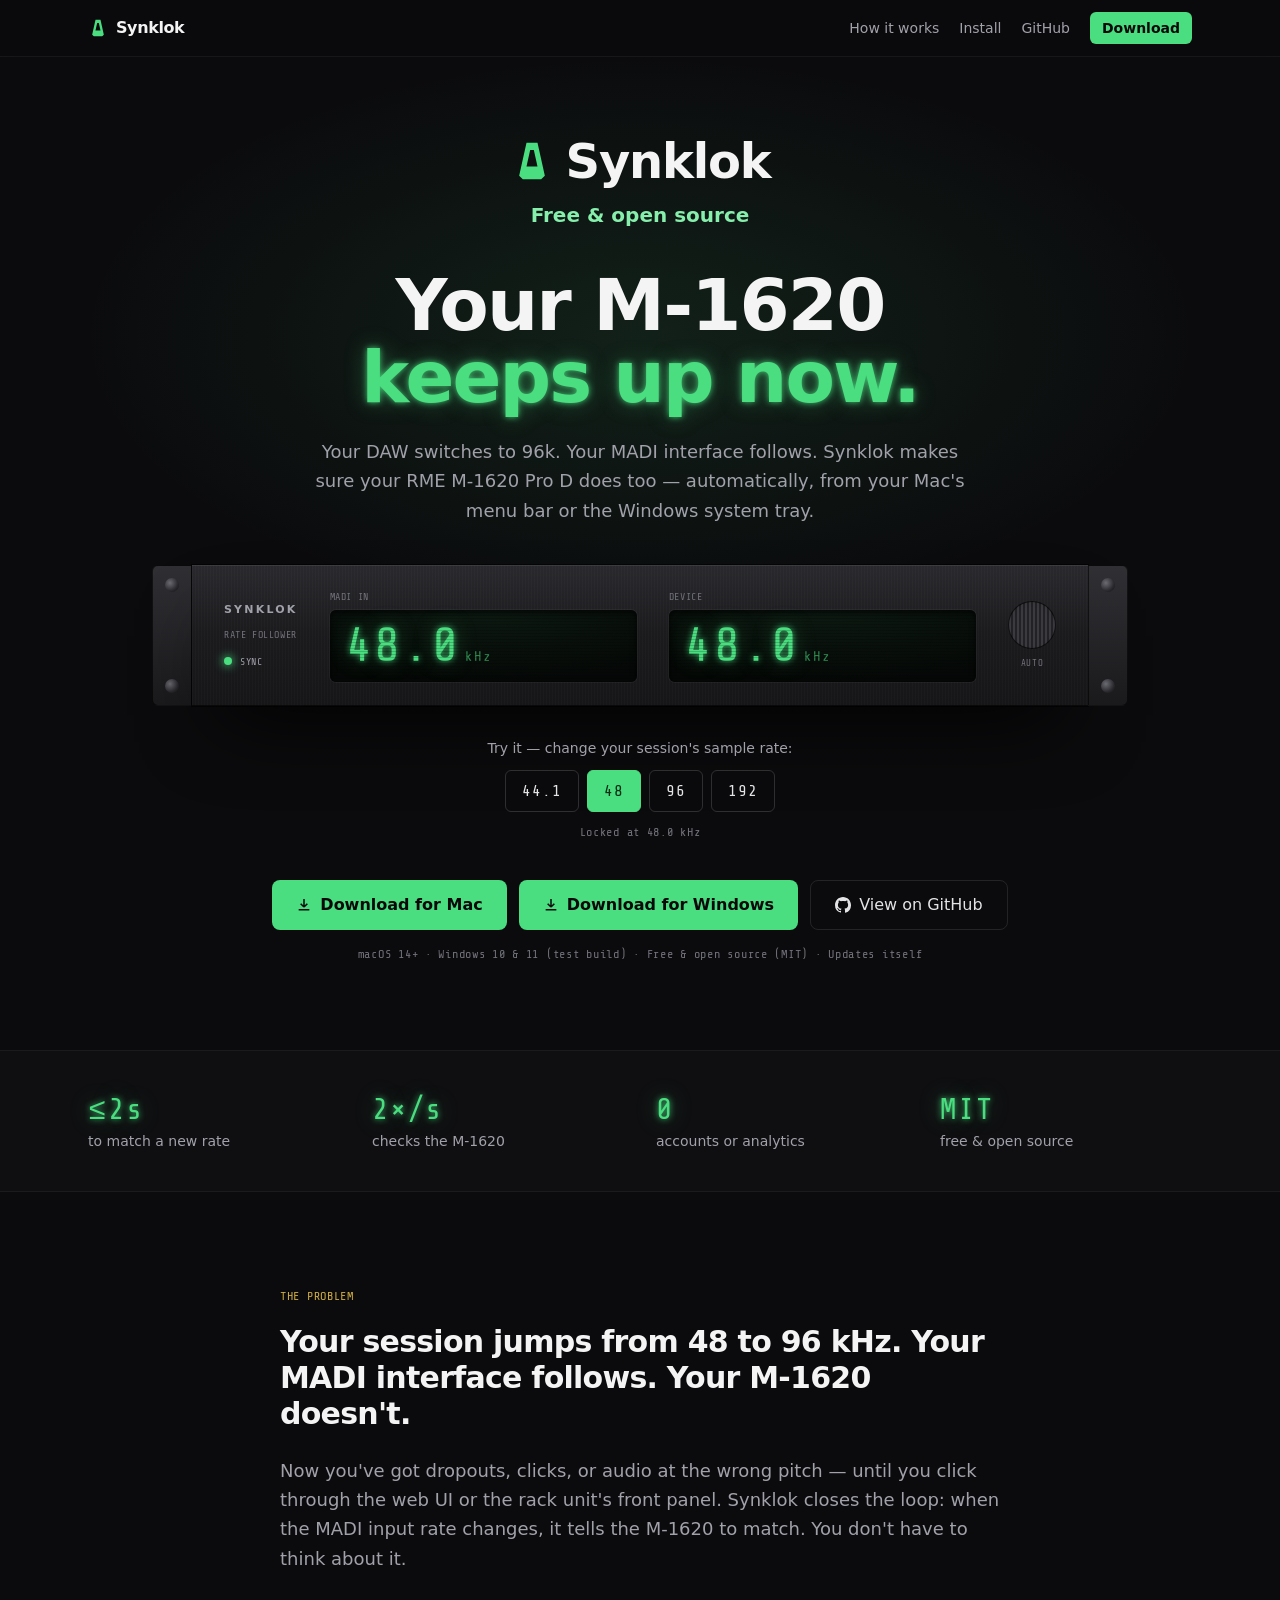
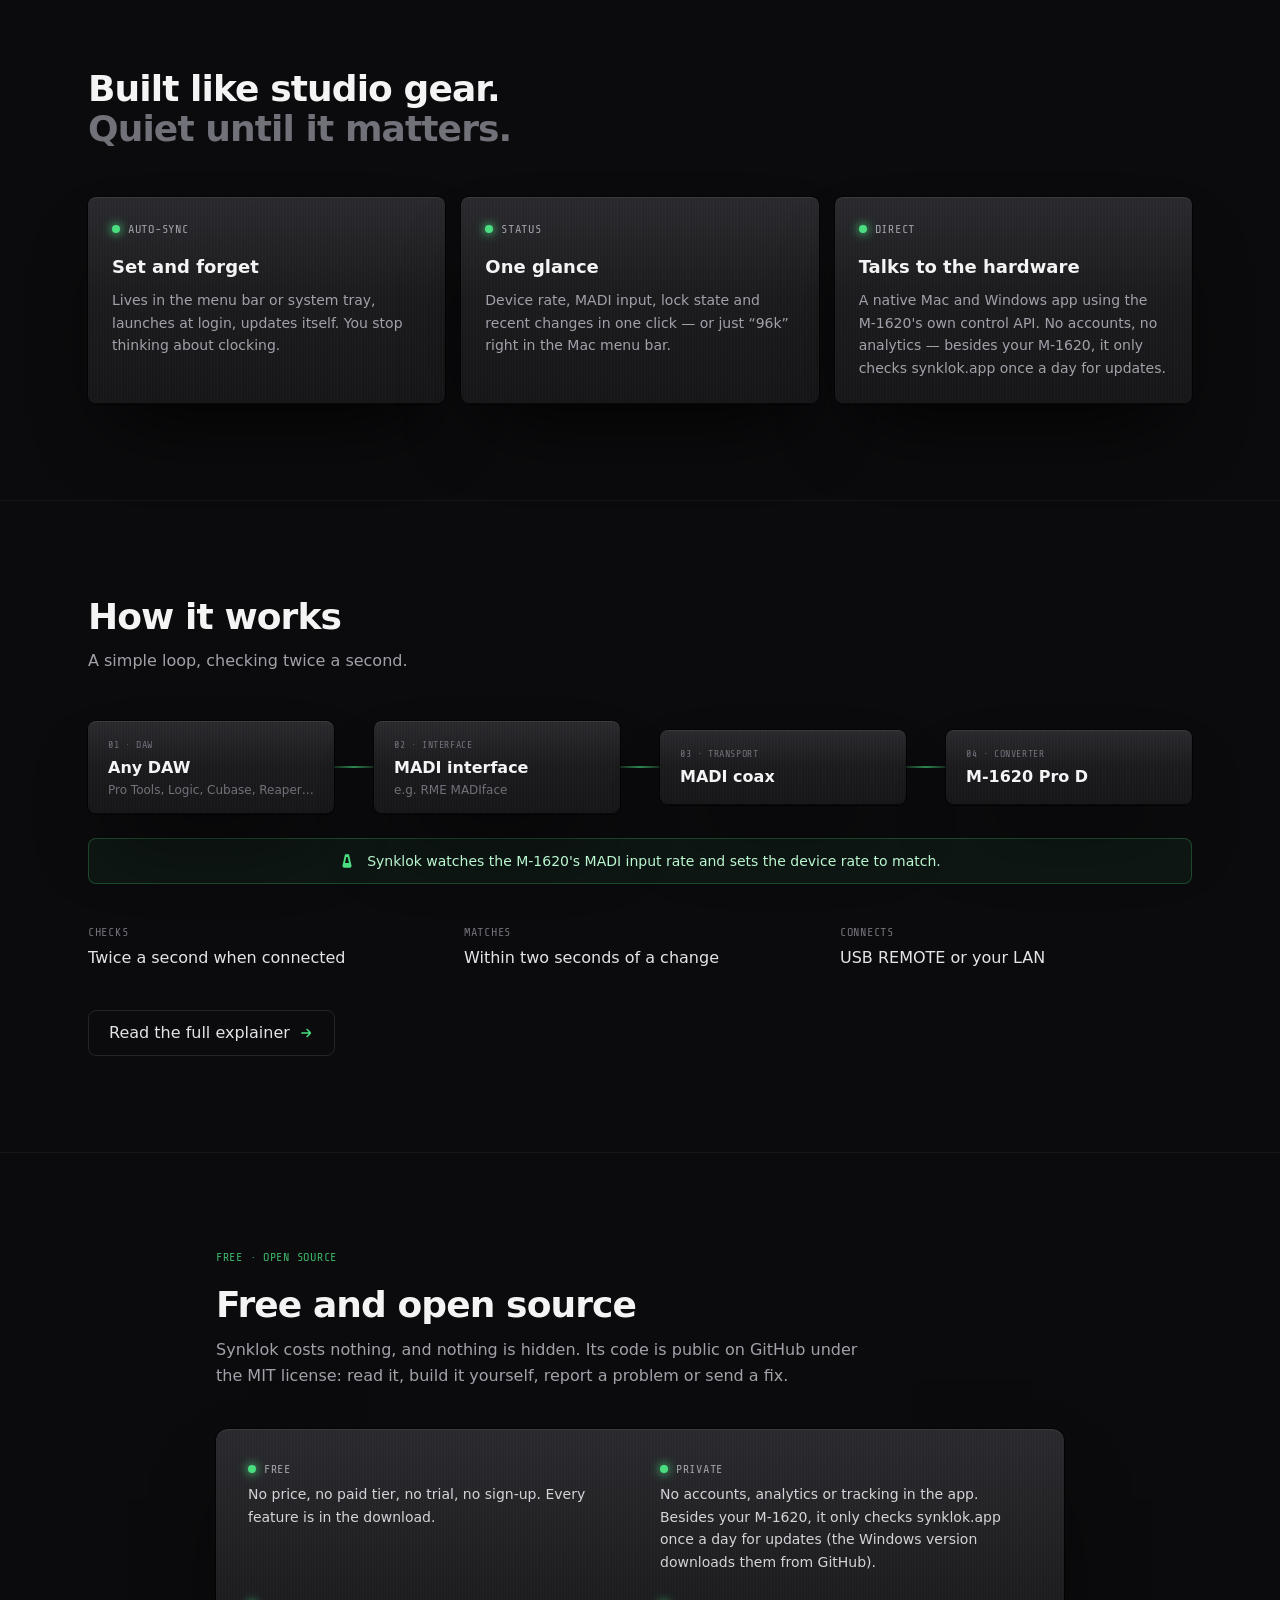
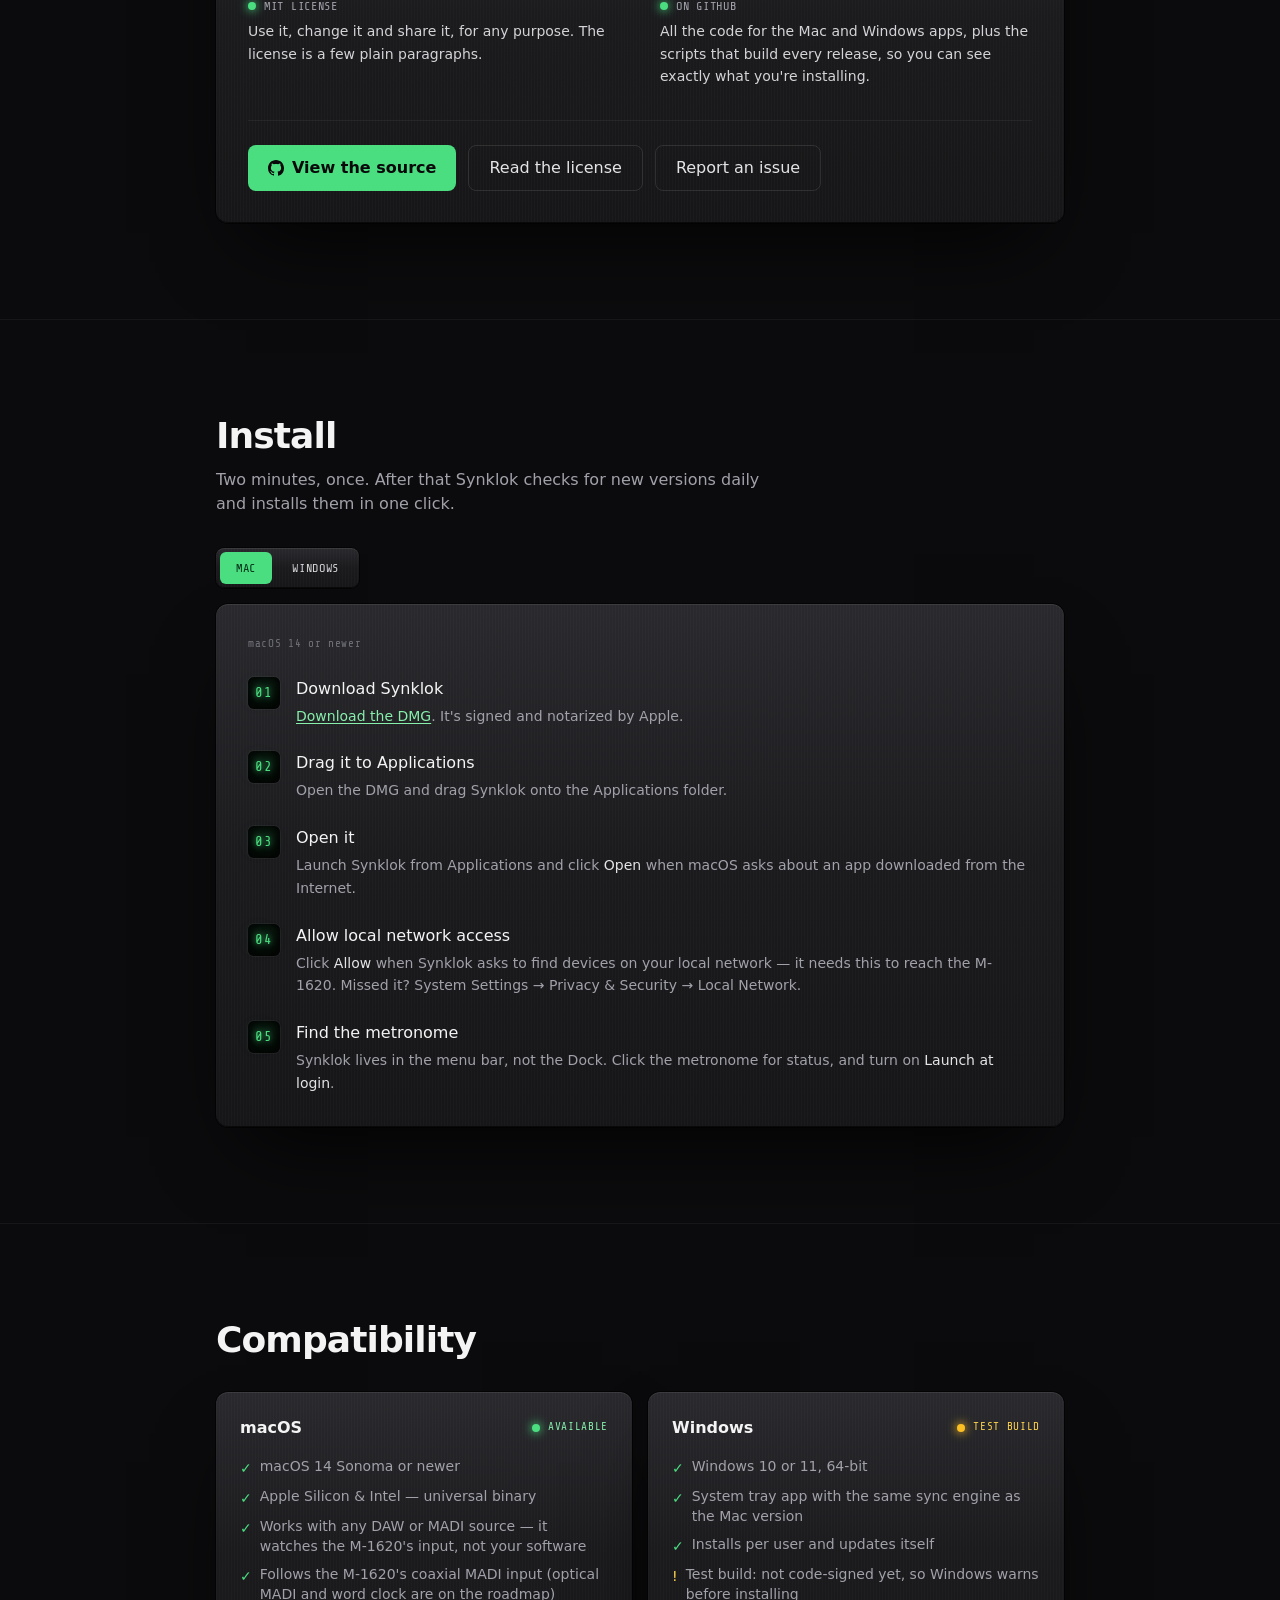
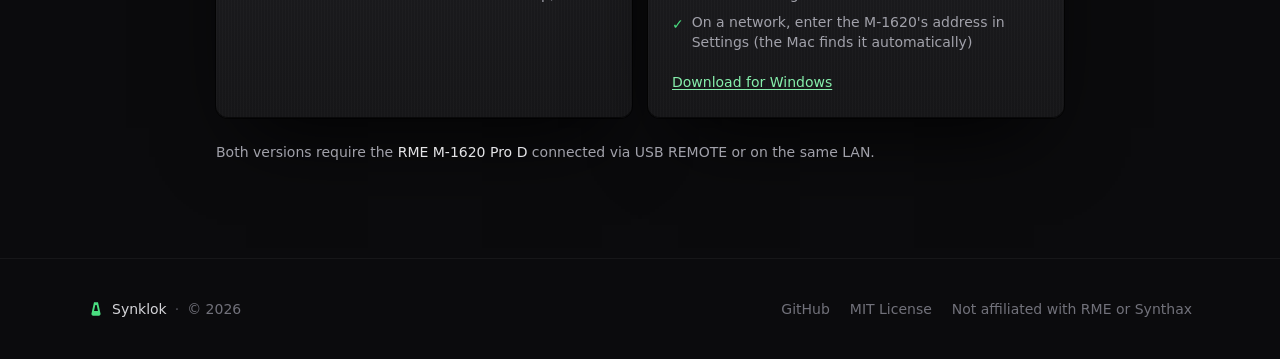
==== index.html @ ff1c515d "Windows download (test build) and "free & open source" up front - Synklok name and "Free & open sour" ====
<!DOCTYPE html>
<html lang="en" class="scroll-smooth">
<head>
  <meta charset="UTF-8" />
  <meta name="viewport" content="width=device-width, initial-scale=1.0" />
  <title>Synklok — Free, open-source sample rate sync for the RME M-1620 Pro D</title>
  <meta name="description" content="A free, open-source menu bar and system tray app for Mac and Windows that keeps your RME M-1620 Pro D's sample rate matched to the incoming MADI input. Set it once. Sync forever." />
  <meta name="theme-color" content="#0b0b0d" />

  <!-- Open Graph / social -->
  <meta property="og:title" content="Synklok — Free, open-source sample rate sync for the RME M-1620 Pro D" />
  <meta property="og:description" content="A free, open-source Mac and Windows app that keeps your RME M-1620 Pro D matched to the incoming MADI rate." />
  <meta property="og:type" content="website" />
  <meta property="og:url" content="https://synklok.app" />
  <meta property="og:image" content="https://synklok.app/og.png" />
  <meta property="og:image:width" content="1200" />
  <meta property="og:image:height" content="630" />
  <meta property="og:image:alt" content="Synklok — Set it once. Sync forever." />
  <meta name="twitter:card" content="summary_large_image" />

  <!-- Favicon: the metronome mark, green-400 to match the app icon -->
  <link rel="icon" type="image/svg+xml" href="data:image/svg+xml,%3Csvg xmlns='http://www.w3.org/2000/svg' viewBox='0 0 24 24' fill='%234ade80'%3E%3Cpath d='M9 2h6l4 18-2 2H7l-2-2L9 2zm2 4l-2 9h6l-2-9h-2z'/%3E%3C/svg%3E" />
  <link rel="apple-touch-icon" href="/apple-touch-icon.png" />
  <link rel="preload" href="/fonts/share-tech-mono.woff2" as="font" type="font/woff2" crossorigin />

  <!-- Built from src/input.css; see tailwind.config.js for the rebuild command -->
  <link rel="stylesheet" href="/styles.css" />
</head>

<body class="text-zinc-100 font-sans antialiased">

  <!-- ── Nav ─────────────────────────────────────────────── -->
  <nav class="border-b border-white/5 sticky top-0 z-50 bg-[#0b0b0d]/80 backdrop-blur-md">
    <div class="max-w-6xl mx-auto px-6 h-14 flex items-center justify-between">
      <a href="/" class="flex items-center gap-2 font-semibold tracking-tight">
        <svg viewBox="0 0 24 24" fill="currentColor" class="w-5 h-5 text-green-400"><path d="M9 2h6l4 18-2 2H7l-2-2L9 2zm2 4l-2 9h6l-2-9h-2z"/></svg>
        Synklok
      </a>
      <div class="flex items-center gap-5 text-sm text-zinc-400">
        <a href="/how-it-works/" class="hidden sm:inline hover:text-zinc-100 transition">How it works</a>
        <a href="#install" class="whitespace-nowrap hover:text-zinc-100 transition">Install</a>
        <a href="https://github.com/blaisjohn/synklok" class="hidden sm:inline hover:text-zinc-100 transition">GitHub</a>
        <a href="https://github.com/blaisjohn/synklok" class="sm:hidden hover:text-zinc-100 transition" aria-label="Synklok on GitHub"><svg viewBox="0 0 16 16" fill="currentColor" class="w-5 h-5"><path d="M8 0C3.58 0 0 3.58 0 8a8 8 0 0 0 5.47 7.59c.4.07.55-.17.55-.38 0-.19-.01-.69-.01-1.35-2.01.37-2.53-.49-2.69-.94-.09-.23-.48-.94-.82-1.13-.28-.15-.68-.52-.01-.53.63-.01 1.08.58 1.23.82.72 1.21 1.87.87 2.33.66.07-.52.28-.87.51-1.07-1.78-.2-3.64-.89-3.64-3.95 0-.87.31-1.59.82-2.15-.08-.2-.36-1.02.08-2.12 0 0 .67-.21 2.2.82.64-.18 1.32-.27 2-.27.68 0 1.36.09 2 .27 1.53-1.04 2.2-.82 2.2-.82.44 1.1.16 1.92.08 2.12.51.56.82 1.27.82 2.15 0 3.07-1.87 3.75-3.65 3.95.29.25.54.73.54 1.48 0 1.07-.01 1.93-.01 2.2 0 .21.15.46.55.38A8.012 8.012 0 0 0 16 8c0-4.42-3.58-8-8-8z"/></svg></a>
        <a id="nav-download" href="/download" class="inline-flex items-center bg-green-400 hover:bg-green-300 text-zinc-950 font-semibold px-3 py-1.5 rounded-md transition">Download</a>
      </div>
    </div>
  </nav>

  <!-- ── Hero ────────────────────────────────────────────── -->
  <section class="relative overflow-hidden">
    <div class="absolute inset-0 pointer-events-none" style="background: radial-gradient(800px 400px at 50% 30%, rgba(74,222,128,0.10), transparent 70%)"></div>
    <div class="max-w-6xl mx-auto px-6 pt-20 pb-10 text-center relative">
      <div class="flex items-center justify-center gap-3 mb-4">
        <svg viewBox="0 0 24 24" fill="currentColor" class="w-9 h-9 sm:w-11 sm:h-11 text-green-400" aria-hidden="true"><path d="M9 2h6l4 18-2 2H7l-2-2L9 2zm2 4l-2 9h6l-2-9h-2z"/></svg>
        <span class="text-4xl sm:text-5xl font-bold tracking-tight">Synklok</span>
      </div>
      <a href="#open-source" class="inline-block mb-10 text-lg sm:text-xl font-semibold text-green-300 hover:text-green-200 underline-offset-4 hover:underline transition">Free &amp; open source</a>
      <h1 class="text-5xl sm:text-7xl font-extrabold tracking-tight leading-[0.95]">
        Your M-1620<br/><span class="glow-green">keeps up now.</span>
      </h1>
      <p class="mt-6 text-lg text-zinc-400 max-w-2xl mx-auto leading-relaxed">
        Your DAW switches to 96k. Your MADI interface follows. Synklok makes sure your
        <span class="whitespace-nowrap">RME M-1620 Pro D</span> does too — automatically, from your Mac's menu bar or the Windows system tray.
      </p>
    </div>

    <!-- Rack unit demo -->
    <div class="max-w-5xl mx-auto px-4 sm:px-6 pb-6 relative">
      <div class="flex items-stretch" aria-label="Interactive demo: a rack unit showing the MADI input rate and the device rate">
        <div class="ear hidden sm:flex w-10 rounded-l-md flex-col justify-between items-center py-3 border border-black/60">
          <span class="screw w-3.5 h-3.5 rounded-full"></span><span class="screw w-3.5 h-3.5 rounded-full"></span>
        </div>
        <div class="panel flex-1 rounded-md sm:rounded-none px-5 sm:px-8 py-6 grid grid-cols-2 sm:grid-cols-[auto_1fr_1fr_auto] gap-5 sm:gap-8 items-center">
          <div class="col-span-2 sm:col-span-1 flex sm:flex-col items-center sm:items-start justify-between gap-2">
            <div class="text-[11px] font-semibold tracking-[0.2em] text-zinc-400">SYNKLOK</div>
            <div class="text-[10px] text-zinc-500 led">RATE FOLLOWER</div>
            <div class="flex items-center gap-2 sm:mt-1">
              <span id="led-sync" class="dot dot-on"></span><span class="text-[10px] led text-zinc-400">SYNC</span>
            </div>
          </div>
          <div>
            <div class="text-[10px] led text-zinc-500 mb-1.5 tracking-widest">MADI IN</div>
            <div class="window scanlines rounded-md px-4 py-3">
              <span id="disp-madi" class="led glow-green text-4xl sm:text-5xl">48.0</span><span class="led text-green-400/60 text-sm ml-1">kHz</span>
            </div>
          </div>
          <div>
            <div class="text-[10px] led text-zinc-500 mb-1.5 tracking-widest">DEVICE</div>
            <div class="window scanlines rounded-md px-4 py-3">
              <span id="disp-dev" class="led glow-green text-4xl sm:text-5xl">48.0</span><span class="led text-green-400/60 text-sm ml-1">kHz</span>
            </div>
          </div>
          <div class="hidden sm:flex flex-col items-center gap-2">
            <div class="knurl w-12 h-12 rounded-full border border-black/70 shadow-inner"></div>
            <div class="text-[9px] led text-zinc-500">AUTO</div>
          </div>
        </div>
        <div class="ear hidden sm:flex w-10 rounded-r-md flex-col justify-between items-center py-3 border border-black/60">
          <span class="screw w-3.5 h-3.5 rounded-full"></span><span class="screw w-3.5 h-3.5 rounded-full"></span>
        </div>
      </div>

      <!-- Try it -->
      <div class="mt-8 flex flex-col items-center gap-3">
        <div class="text-sm text-zinc-400">Try it — change your session's sample rate:</div>
        <div class="flex flex-wrap justify-center gap-2">
          <button type="button" class="rate-btn led border border-white/15 text-zinc-200 px-4 py-2 rounded-md hover:border-green-400/60 transition" data-rate="44.1">44.1</button>
          <button type="button" class="rate-btn led border border-white/15 text-zinc-200 px-4 py-2 rounded-md hover:border-green-400/60 transition" data-rate="48.0" aria-pressed="true">48</button>
          <button type="button" class="rate-btn led border border-white/15 text-zinc-200 px-4 py-2 rounded-md hover:border-green-400/60 transition" data-rate="96.0">96</button>
          <button type="button" class="rate-btn led border border-white/15 text-zinc-200 px-4 py-2 rounded-md hover:border-green-400/60 transition" data-rate="192.0">192</button>
        </div>
        <div id="demo-status" class="led text-xs text-zinc-500 h-4" aria-live="polite">Locked at 48.0 kHz</div>
      </div>

      <div class="mt-10 flex flex-wrap justify-center gap-3">
        <a href="/download" class="inline-flex items-center gap-2 bg-green-400 hover:bg-green-300 text-zinc-950 font-semibold px-6 py-3 rounded-lg transition">
          <svg viewBox="0 0 24 24" fill="none" stroke="currentColor" stroke-width="2.25" class="w-4 h-4"><path d="M12 3v12m0 0l-5-5m5 5l5-5M4 19h16"/></svg>
          Download for Mac
        </a>
        <a href="/download-windows" class="inline-flex items-center gap-2 bg-green-400 hover:bg-green-300 text-zinc-950 font-semibold px-6 py-3 rounded-lg transition">
          <svg viewBox="0 0 24 24" fill="none" stroke="currentColor" stroke-width="2.25" class="w-4 h-4"><path d="M12 3v12m0 0l-5-5m5 5l5-5M4 19h16"/></svg>
          Download for Windows
        </a>
        <a href="https://github.com/blaisjohn/synklok" class="inline-flex items-center gap-2 border border-white/10 hover:border-white/25 text-zinc-200 font-medium px-6 py-3 rounded-lg transition">
          <svg viewBox="0 0 16 16" fill="currentColor" class="w-4 h-4"><path d="M8 0C3.58 0 0 3.58 0 8a8 8 0 0 0 5.47 7.59c.4.07.55-.17.55-.38 0-.19-.01-.69-.01-1.35-2.01.37-2.53-.49-2.69-.94-.09-.23-.48-.94-.82-1.13-.28-.15-.68-.52-.01-.53.63-.01 1.08.58 1.23.82.72 1.21 1.87.87 2.33.66.07-.52.28-.87.51-1.07-1.78-.2-3.64-.89-3.64-3.95 0-.87.31-1.59.82-2.15-.08-.2-.36-1.02.08-2.12 0 0 .67-.21 2.2.82.64-.18 1.32-.27 2-.27.68 0 1.36.09 2 .27 1.53-1.04 2.2-.82 2.2-.82.44 1.1.16 1.92.08 2.12.51.56.82 1.27.82 2.15 0 3.07-1.87 3.75-3.65 3.95.29.25.54.73.54 1.48 0 1.07-.01 1.93-.01 2.2 0 .21.15.46.55.38A8.012 8.012 0 0 0 16 8c0-4.42-3.58-8-8-8z"/></svg>
          View on GitHub
        </a>
      </div>
      <p class="mt-4 text-center text-xs text-zinc-500 led">macOS 14+ · Windows 10 &amp; 11 (test build) · Free &amp; open source (MIT) · Updates itself</p>
    </div>
  </section>

  <!-- ── Spec strip ──────────────────────────────────────── -->
  <section class="mt-16 border-y border-white/5 bg-white/[0.015]">
    <div class="max-w-6xl mx-auto px-6 py-10 grid grid-cols-2 md:grid-cols-4 gap-8">
      <div><div class="led text-3xl glow-green">≤2s</div><div class="text-sm text-zinc-400 mt-1">to match a new rate</div></div>
      <div><div class="led text-3xl glow-green">2×/s</div><div class="text-sm text-zinc-400 mt-1">checks the M-1620</div></div>
      <div><div class="led text-3xl glow-green">0</div><div class="text-sm text-zinc-400 mt-1">accounts or analytics</div></div>
      <div><div class="led text-3xl glow-green">MIT</div><div class="text-sm text-zinc-400 mt-1">free &amp; open source</div></div>
    </div>
  </section>

  <!-- ── Problem ─────────────────────────────────────────── -->
  <section>
    <div class="max-w-3xl mx-auto px-6 py-24">
      <p class="led text-xs text-amber-300/80 tracking-[0.25em] mb-5">THE PROBLEM</p>
      <p class="text-2xl sm:text-3xl text-zinc-100 leading-snug font-semibold tracking-tight">
        Your session jumps from 48 to 96 kHz. Your MADI interface follows. Your M-1620 doesn't.
      </p>
      <p class="mt-6 text-lg text-zinc-400 leading-relaxed">
        Now you've got dropouts, clicks, or audio at the wrong pitch — until you click through
        the web UI or the rack unit's front panel. Synklok closes the loop: when the MADI input
        rate changes, it tells the M-1620 to match. You don't have to think about it.
      </p>
    </div>
  </section>

  <!-- ── Features ────────────────────────────────────────── -->
  <section id="features" class="max-w-6xl mx-auto px-6 pb-24">
    <h2 class="text-3xl sm:text-4xl font-bold tracking-tight mb-12">Built like studio gear.<br/><span class="text-zinc-500">Quiet until it matters.</span></h2>
    <div class="grid md:grid-cols-3 gap-4">
      <div class="panel rounded-lg p-6">
        <div class="flex items-center gap-2 mb-4"><span class="dot dot-on"></span><span class="led text-xs text-zinc-400 tracking-widest">AUTO-SYNC</span></div>
        <h3 class="font-semibold text-lg mb-2">Set and forget</h3>
        <p class="text-sm text-zinc-400 leading-relaxed">Lives in the menu bar or system tray, launches at login, updates itself. You stop thinking about clocking.</p>
      </div>
      <div class="panel rounded-lg p-6">
        <div class="flex items-center gap-2 mb-4"><span class="dot dot-on"></span><span class="led text-xs text-zinc-400 tracking-widest">STATUS</span></div>
        <h3 class="font-semibold text-lg mb-2">One glance</h3>
        <p class="text-sm text-zinc-400 leading-relaxed">Device rate, MADI input, lock state and recent changes in one click — or just “96k” right in the Mac menu bar.</p>
      </div>
      <div class="panel rounded-lg p-6">
        <div class="flex items-center gap-2 mb-4"><span class="dot dot-on"></span><span class="led text-xs text-zinc-400 tracking-widest">DIRECT</span></div>
        <h3 class="font-semibold text-lg mb-2">Talks to the hardware</h3>
        <p class="text-sm text-zinc-400 leading-relaxed">A native Mac and Windows app using the M-1620's own control API. No accounts, no analytics — besides your M-1620, it only checks synklok.app once a day for updates.</p>
      </div>
    </div>
  </section>

  <!-- ── How it works ────────────────────────────────────── -->
  <section id="how" class="border-t border-white/5">
    <div class="max-w-6xl mx-auto px-6 py-24">
      <h2 class="text-3xl sm:text-4xl font-bold tracking-tight mb-3">How it works</h2>
      <p class="text-zinc-400 mb-12 max-w-xl">A simple loop, checking twice a second.</p>

      <div class="flex flex-col lg:flex-row items-stretch lg:items-center gap-3 lg:gap-0">
        <div class="panel rounded-lg px-5 py-4 lg:flex-1">
          <div class="led text-[10px] text-zinc-500 tracking-widest">01 · DAW</div>
          <div class="font-semibold mt-1">Any DAW</div>
          <div class="text-xs text-zinc-500 mt-0.5">Pro Tools, Logic, Cubase, Reaper…</div>
        </div>
        <div class="cable h-6 w-0.5 mx-auto lg:h-0.5 lg:w-10 lg:mx-0"></div>
        <div class="panel rounded-lg px-5 py-4 lg:flex-1">
          <div class="led text-[10px] text-zinc-500 tracking-widest">02 · INTERFACE</div>
          <div class="font-semibold mt-1">MADI interface</div>
          <div class="text-xs text-zinc-500 mt-0.5">e.g. RME MADIface</div>
        </div>
        <div class="cable h-6 w-0.5 mx-auto lg:h-0.5 lg:w-10 lg:mx-0"></div>
        <div class="panel rounded-lg px-5 py-4 lg:flex-1">
          <div class="led text-[10px] text-zinc-500 tracking-widest">03 · TRANSPORT</div>
          <div class="font-semibold mt-1">MADI coax</div>
        </div>
        <div class="cable h-6 w-0.5 mx-auto lg:h-0.5 lg:w-10 lg:mx-0"></div>
        <div class="panel rounded-lg px-5 py-4 lg:flex-1 ring-1 ring-green-400/30">
          <div class="led text-[10px] text-zinc-500 tracking-widest">04 · CONVERTER</div>
          <div class="font-semibold mt-1">M-1620 Pro D</div>
        </div>
      </div>

      <div class="mt-6 flex items-center justify-center gap-3 rounded-lg border border-green-400/25 bg-green-400/[0.06] px-5 py-3 text-sm text-green-200">
        <svg viewBox="0 0 24 24" fill="currentColor" class="w-4 h-4 text-green-400 flex-shrink-0"><path d="M9 2h6l4 18-2 2H7l-2-2L9 2zm2 4l-2 9h6l-2-9h-2z"/></svg>
        Synklok watches the M-1620's MADI input rate and sets the device rate to match.
      </div>

      <div class="mt-10 grid sm:grid-cols-3 gap-6">
        <div><div class="led text-xs text-zinc-500 tracking-widest mb-1.5">CHECKS</div><div class="text-zinc-200">Twice a second when connected</div></div>
        <div><div class="led text-xs text-zinc-500 tracking-widest mb-1.5">MATCHES</div><div class="text-zinc-200">Within two seconds of a change</div></div>
        <div><div class="led text-xs text-zinc-500 tracking-widest mb-1.5">CONNECTS</div><div class="text-zinc-200">USB REMOTE or your LAN</div></div>
      </div>

      <a href="/how-it-works/" class="mt-10 inline-flex items-center gap-2 border border-white/10 hover:border-green-400/60 text-zinc-200 font-medium px-5 py-2.5 rounded-lg transition">
        Read the full explainer
        <svg viewBox="0 0 24 24" fill="none" stroke="currentColor" stroke-width="2.25" class="w-4 h-4 text-green-400"><path d="M5 12h14m0 0l-6-6m6 6l-6 6"/></svg>
      </a>
    </div>
  </section>

  <!-- ── Open source ─────────────────────────────────────── -->
  <section id="open-source" class="border-t border-white/5">
    <div class="max-w-4xl mx-auto px-6 py-24">
      <p class="led text-xs text-green-400/80 tracking-[0.25em] mb-5">FREE · OPEN SOURCE</p>
      <h2 class="text-3xl sm:text-4xl font-bold tracking-tight mb-3">Free and open source</h2>
      <p class="text-zinc-400 mb-10 max-w-2xl leading-relaxed">Synklok costs nothing, and nothing is hidden. Its code is public on GitHub under the MIT license: read it, build it yourself, report a problem or send a fix.</p>

      <div class="panel rounded-xl p-6 sm:p-8">
        <ul class="grid sm:grid-cols-2 gap-x-10 gap-y-6">
          <li>
            <div class="flex items-center gap-2 mb-1.5"><span class="dot dot-on"></span><span class="led text-xs text-zinc-400 tracking-widest">FREE</span></div>
            <p class="text-sm text-zinc-300 leading-relaxed">No price, no paid tier, no trial, no sign-up. Every feature is in the download.</p>
          </li>
          <li>
            <div class="flex items-center gap-2 mb-1.5"><span class="dot dot-on"></span><span class="led text-xs text-zinc-400 tracking-widest">PRIVATE</span></div>
            <p class="text-sm text-zinc-300 leading-relaxed">No accounts, analytics or tracking in the app. Besides your M-1620, it only checks synklok.app once a day for updates (the Windows version downloads them from GitHub).</p>
          </li>
          <li>
            <div class="flex items-center gap-2 mb-1.5"><span class="dot dot-on"></span><span class="led text-xs text-zinc-400 tracking-widest">MIT LICENSE</span></div>
            <p class="text-sm text-zinc-300 leading-relaxed">Use it, change it and share it, for any purpose. The license is a few plain paragraphs.</p>
          </li>
          <li>
            <div class="flex items-center gap-2 mb-1.5"><span class="dot dot-on"></span><span class="led text-xs text-zinc-400 tracking-widest">ON GITHUB</span></div>
            <p class="text-sm text-zinc-300 leading-relaxed">All the code for the Mac and Windows apps, plus the scripts that build every release, so you can see exactly what you're installing.</p>
          </li>
        </ul>
        <div class="mt-8 pt-6 border-t border-white/5 flex flex-wrap gap-3">
          <a href="https://github.com/blaisjohn/synklok" class="inline-flex items-center gap-2 bg-green-400 hover:bg-green-300 text-zinc-950 font-semibold px-5 py-2.5 rounded-lg transition">
            <svg viewBox="0 0 16 16" fill="currentColor" class="w-4 h-4"><path d="M8 0C3.58 0 0 3.58 0 8a8 8 0 0 0 5.47 7.59c.4.07.55-.17.55-.38 0-.19-.01-.69-.01-1.35-2.01.37-2.53-.49-2.69-.94-.09-.23-.48-.94-.82-1.13-.28-.15-.68-.52-.01-.53.63-.01 1.08.58 1.23.82.72 1.21 1.87.87 2.33.66.07-.52.28-.87.51-1.07-1.78-.2-3.64-.89-3.64-3.95 0-.87.31-1.59.82-2.15-.08-.2-.36-1.02.08-2.12 0 0 .67-.21 2.2.82.64-.18 1.32-.27 2-.27.68 0 1.36.09 2 .27 1.53-1.04 2.2-.82 2.2-.82.44 1.1.16 1.92.08 2.12.51.56.82 1.27.82 2.15 0 3.07-1.87 3.75-3.65 3.95.29.25.54.73.54 1.48 0 1.07-.01 1.93-.01 2.2 0 .21.15.46.55.38A8.012 8.012 0 0 0 16 8c0-4.42-3.58-8-8-8z"/></svg>
            View the source
          </a>
          <a href="https://github.com/blaisjohn/synklok/blob/main/LICENSE" class="inline-flex items-center gap-2 border border-white/10 hover:border-white/25 text-zinc-200 font-medium px-5 py-2.5 rounded-lg transition">Read the license</a>
          <a href="https://github.com/blaisjohn/synklok/issues" class="inline-flex items-center gap-2 border border-white/10 hover:border-white/25 text-zinc-200 font-medium px-5 py-2.5 rounded-lg transition">Report an issue</a>
        </div>
      </div>
    </div>
  </section>

  <!-- ── Install ─────────────────────────────────────────── -->
  <section id="install" class="border-t border-white/5">
    <div class="max-w-4xl mx-auto px-6 py-24">
      <h2 class="text-3xl sm:text-4xl font-bold tracking-tight mb-3">Install</h2>
      <p class="text-zinc-400 mb-8 max-w-xl">Two minutes, once. After that Synklok checks for new versions daily and installs them in one click.</p>

      <div id="os-tabs" role="tablist" aria-label="Choose your computer" class="hidden panel rounded-lg p-1 mb-4 gap-1">
        <button type="button" role="tab" id="tab-mac" aria-controls="install-mac" aria-selected="true" class="os-tab led text-xs tracking-widest text-zinc-300 px-4 py-2 rounded-md transition">MAC</button>
        <button type="button" role="tab" id="tab-windows" aria-controls="install-windows" aria-selected="false" class="os-tab led text-xs tracking-widest text-zinc-300 px-4 py-2 rounded-md transition">WINDOWS</button>
      </div>

      <div id="install-mac" role="tabpanel" aria-labelledby="tab-mac" class="panel rounded-xl p-6 sm:p-8">
        <div class="led text-[11px] text-zinc-500 tracking-widest mb-6">macOS 14 or newer</div>
        <ol class="space-y-6">
          <li class="flex gap-4">
            <span class="led flex-shrink-0 w-8 h-8 rounded-md window flex items-center justify-center glow-green text-sm">01</span>
            <div><div class="font-medium text-zinc-100">Download Synklok</div><div class="text-sm text-zinc-400 mt-1 leading-relaxed"><a href="/download" class="text-green-300 hover:text-green-200 underline underline-offset-2">Download the DMG</a>. It's signed and notarized by Apple.</div></div>
          </li>
          <li class="flex gap-4">
            <span class="led flex-shrink-0 w-8 h-8 rounded-md window flex items-center justify-center glow-green text-sm">02</span>
            <div><div class="font-medium text-zinc-100">Drag it to Applications</div><div class="text-sm text-zinc-400 mt-1 leading-relaxed">Open the DMG and drag Synklok onto the Applications folder.</div></div>
          </li>
          <li class="flex gap-4">
            <span class="led flex-shrink-0 w-8 h-8 rounded-md window flex items-center justify-center glow-green text-sm">03</span>
            <div><div class="font-medium text-zinc-100">Open it</div><div class="text-sm text-zinc-400 mt-1 leading-relaxed">Launch Synklok from Applications and click <span class="text-zinc-200">Open</span> when macOS asks about an app downloaded from the Internet.</div></div>
          </li>
          <li class="flex gap-4">
            <span class="led flex-shrink-0 w-8 h-8 rounded-md window flex items-center justify-center glow-green text-sm">04</span>
            <div><div class="font-medium text-zinc-100">Allow local network access</div><div class="text-sm text-zinc-400 mt-1 leading-relaxed">Click <span class="text-zinc-200">Allow</span> when Synklok asks to find devices on your local network — it needs this to reach the M-1620. Missed it? System Settings → Privacy &amp; Security → Local Network.</div></div>
          </li>
          <li class="flex gap-4">
            <span class="led flex-shrink-0 w-8 h-8 rounded-md window flex items-center justify-center glow-green text-sm">05</span>
            <div><div class="font-medium text-zinc-100">Find the metronome</div><div class="text-sm text-zinc-400 mt-1 leading-relaxed">Synklok lives in the menu bar, not the Dock. Click the metronome for status, and turn on <span class="text-zinc-200">Launch at login</span>.</div></div>
          </li>
        </ol>
      </div>

      <div id="install-windows" role="tabpanel" aria-labelledby="tab-windows" class="panel rounded-xl p-6 sm:p-8 mt-4">
        <div class="led text-[11px] text-zinc-500 tracking-widest mb-6">Windows 10 or 11, 64-bit</div>
        <ol class="space-y-6">
          <li class="flex gap-4">
            <span class="led flex-shrink-0 w-8 h-8 rounded-md window flex items-center justify-center glow-green text-sm">01</span>
            <div><div class="font-medium text-zinc-100">Download Synklok</div><div class="text-sm text-zinc-400 mt-1 leading-relaxed"><a href="/download-windows" class="text-green-300 hover:text-green-200 underline underline-offset-2">Download the installer</a> for Windows 10 or 11 (64-bit). This first Windows version is a test build and isn't code-signed yet; a signed version is on the way and test copies update to it on their own.</div></div>
          </li>
          <li class="flex gap-4">
            <span class="led flex-shrink-0 w-8 h-8 rounded-md window flex items-center justify-center glow-green text-sm">02</span>
            <div><div class="font-medium text-zinc-100">Run the installer</div><div class="text-sm text-zinc-400 mt-1 leading-relaxed">Open the downloaded <span class="text-zinc-200">Synklok-…-Setup.exe</span> and click <span class="text-zinc-200">Install</span>. It installs for your Windows account only, so there's no administrator password. Because it isn't signed yet, Windows will say <span class="text-zinc-200">“Windows protected your PC”</span>: click <span class="text-zinc-200">More info → Run anyway</span>.</div></div>
          </li>
          <li class="flex gap-4">
            <span class="led flex-shrink-0 w-8 h-8 rounded-md window flex items-center justify-center glow-green text-sm">03</span>
            <div><div class="font-medium text-zinc-100">Find the metronome</div><div class="text-sm text-zinc-400 mt-1 leading-relaxed">Synklok lives in the system tray by the clock. Windows 11 tucks new icons away: click the <span class="text-zinc-200">^</span> arrow and drag the metronome onto the taskbar to keep it in view. Left-click it for status, right-click for the menu.</div></div>
          </li>
          <li class="flex gap-4">
            <span class="led flex-shrink-0 w-8 h-8 rounded-md window flex items-center justify-center glow-green text-sm">04</span>
            <div><div class="font-medium text-zinc-100">Connect the M-1620</div><div class="text-sm text-zinc-400 mt-1 leading-relaxed">Over USB REMOTE it connects on its own. On a network, right-click the metronome → <span class="text-zinc-200">Settings</span> and enter the M-1620's address (shown on its STATE → network page).</div></div>
          </li>
          <li class="flex gap-4">
            <span class="led flex-shrink-0 w-8 h-8 rounded-md window flex items-center justify-center glow-green text-sm">05</span>
            <div><div class="font-medium text-zinc-100">Turn on Launch at login</div><div class="text-sm text-zinc-400 mt-1 leading-relaxed">Right-click the metronome and tick <span class="text-zinc-200">Launch at login</span> so Synklok is always watching. To remove it later: Settings → Apps → Synklok → Uninstall.</div></div>
          </li>
        </ol>
      </div>

    </div>
  </section>

  <!-- ── Compatibility ───────────────────────────────────── -->
  <section class="border-t border-white/5">
    <div class="max-w-4xl mx-auto px-6 py-24">
      <h2 class="text-3xl sm:text-4xl font-bold tracking-tight mb-8">Compatibility</h2>
      <div class="grid sm:grid-cols-2 gap-4">
        <div class="panel rounded-xl p-6">
          <div class="flex items-center justify-between mb-4">
            <span class="font-semibold">macOS</span>
            <span class="flex items-center gap-2 led text-[11px] text-green-300"><span class="dot dot-on"></span>AVAILABLE</span>
          </div>
          <ul class="space-y-2 text-sm text-zinc-400">
            <li class="flex items-start gap-2"><span class="text-green-400 mt-0.5">✓</span><span>macOS 14 Sonoma or newer</span></li>
            <li class="flex items-start gap-2"><span class="text-green-400 mt-0.5">✓</span><span>Apple Silicon &amp; Intel — universal binary</span></li>
            <li class="flex items-start gap-2"><span class="text-green-400 mt-0.5">✓</span><span>Works with any DAW or MADI source — it watches the M-1620's input, not your software</span></li>
            <li class="flex items-start gap-2"><span class="text-green-400 mt-0.5">✓</span><span>Follows the M-1620's coaxial MADI input (optical MADI and word clock are on the roadmap)</span></li>
          </ul>
        </div>
        <div class="panel rounded-xl p-6">
          <div class="flex items-center justify-between mb-4">
            <span class="font-semibold">Windows</span>
            <span class="flex items-center gap-2 led text-[11px] text-amber-300"><span class="dot dot-amber"></span>TEST BUILD</span>
          </div>
          <ul class="space-y-2 text-sm text-zinc-400">
            <li class="flex items-start gap-2"><span class="text-green-400 mt-0.5">✓</span><span>Windows 10 or 11, 64-bit</span></li>
            <li class="flex items-start gap-2"><span class="text-green-400 mt-0.5">✓</span><span>System tray app with the same sync engine as the Mac version</span></li>
            <li class="flex items-start gap-2"><span class="text-green-400 mt-0.5">✓</span><span>Installs per user and updates itself</span></li>
            <li class="flex items-start gap-2"><span class="text-amber-300 mt-0.5">!</span><span>Test build: not code-signed yet, so Windows warns before installing</span></li>
            <li class="flex items-start gap-2"><span class="text-green-400 mt-0.5">✓</span><span>On a network, enter the M-1620's address in Settings (the Mac finds it automatically)</span></li>
          </ul>
          <a href="/download-windows" class="mt-5 inline-flex items-center gap-2 text-sm text-green-300 hover:text-green-200 underline underline-offset-2">Download for Windows</a>
        </div>
      </div>
      <p class="mt-6 text-sm text-zinc-400">Both versions require the <span class="text-zinc-200">RME M-1620 Pro D</span> connected via USB REMOTE or on the same LAN.</p>
    </div>
  </section>

  <!-- ── Footer ──────────────────────────────────────────── -->
  <footer class="border-t border-white/5">
    <div class="max-w-6xl mx-auto px-6 py-10 flex flex-wrap items-center justify-between gap-4 text-sm text-zinc-500">
      <div class="flex items-center gap-2">
        <svg viewBox="0 0 24 24" fill="currentColor" class="w-4 h-4 text-green-400"><path d="M9 2h6l4 18-2 2H7l-2-2L9 2zm2 4l-2 9h6l-2-9h-2z"/></svg>
        <span class="font-medium text-zinc-300">Synklok</span><span class="text-zinc-600">·</span><span>© 2026</span>
      </div>
      <div class="flex flex-wrap items-center gap-x-5 gap-y-2">
        <a href="https://github.com/blaisjohn/synklok" class="hover:text-zinc-200 transition">GitHub</a>
        <a href="https://github.com/blaisjohn/synklok/blob/main/LICENSE" class="hover:text-zinc-200 transition">MIT License</a>
        <span>Not affiliated with RME or Synthax</span>
      </div>
    </div>
  </footer>

  <script>
    // Mac / Windows install steps. Without JavaScript both lists show.
    const isWindows = /Windows/.test(navigator.userAgent);
    if (isWindows) document.getElementById('nav-download').href = '/download-windows';
    const tabs = document.querySelectorAll('.os-tab');
    const showOS = os => tabs.forEach(tab => {
      const on = tab.id === `tab-${os}`;
      tab.setAttribute('aria-selected', on);
      document.getElementById(tab.getAttribute('aria-controls')).hidden = !on;
    });
    tabs.forEach(tab => tab.addEventListener('click', () => showOS(tab.id.slice(4))));
    document.getElementById('os-tabs').classList.replace('hidden', 'inline-flex');
    document.getElementById('install-windows').classList.remove('mt-4');
    showOS(isWindows ? 'windows' : 'mac');

    // Rack demo: the MADI display jumps to the new rate; the device display
    // goes amber, then Synklok "catches up" and both lock green.
    const madi = document.getElementById('disp-madi');
    const dev = document.getElementById('disp-dev');
    const syncLed = document.getElementById('led-sync');
    const demoStatus = document.getElementById('demo-status');
    let demoTimer;
    document.querySelectorAll('.rate-btn').forEach(btn => btn.addEventListener('click', () => {
      document.querySelectorAll('.rate-btn').forEach(b => b.removeAttribute('aria-pressed'));
      btn.setAttribute('aria-pressed', 'true');
      const rate = btn.dataset.rate;
      if (madi.textContent === rate && dev.textContent === rate) return;
      clearTimeout(demoTimer);
      madi.textContent = rate;
      dev.className = 'led glow-amber text-4xl sm:text-5xl';
      syncLed.className = 'dot dot-amber';
      demoStatus.textContent = `MADI input changed → ${rate} kHz · syncing…`;
      demoTimer = setTimeout(() => {
        dev.textContent = rate;
        dev.className = 'led glow-green text-4xl sm:text-5xl';
        syncLed.className = 'dot dot-on';
        demoStatus.textContent = `Locked at ${rate} kHz`;
      }, 900);
    }));
  </script>
</body>
</html>
---- styles.css ----
*,:after,:before{--tw-border-spacing-x:0;--tw-border-spacing-y:0;--tw-translate-x:0;--tw-translate-y:0;--tw-rotate:0;--tw-skew-x:0;--tw-skew-y:0;--tw-scale-x:1;--tw-scale-y:1;--tw-pan-x: ;--tw-pan-y: ;--tw-pinch-zoom: ;--tw-scroll-snap-strictness:proximity;--tw-gradient-from-position: ;--tw-gradient-via-position: ;--tw-gradient-to-position: ;--tw-ordinal: ;--tw-slashed-zero: ;--tw-numeric-figure: ;--tw-numeric-spacing: ;--tw-numeric-fraction: ;--tw-ring-inset: ;--tw-ring-offset-width:0px;--tw-ring-offset-color:#fff;--tw-ring-color:rgba(59,130,246,.5);--tw-ring-offset-shadow:0 0 #0000;--tw-ring-shadow:0 0 #0000;--tw-shadow:0 0 #0000;--tw-shadow-colored:0 0 #0000;--tw-blur: ;--tw-brightness: ;--tw-contrast: ;--tw-grayscale: ;--tw-hue-rotate: ;--tw-invert: ;--tw-saturate: ;--tw-sepia: ;--tw-drop-shadow: ;--tw-backdrop-blur: ;--tw-backdrop-brightness: ;--tw-backdrop-contrast: ;--tw-backdrop-grayscale: ;--tw-backdrop-hue-rotate: ;--tw-backdrop-invert: ;--tw-backdrop-opacity: ;--tw-backdrop-saturate: ;--tw-backdrop-sepia: ;--tw-contain-size: ;--tw-contain-layout: ;--tw-contain-paint: ;--tw-contain-style: }::backdrop{--tw-border-spacing-x:0;--tw-border-spacing-y:0;--tw-translate-x:0;--tw-translate-y:0;--tw-rotate:0;--tw-skew-x:0;--tw-skew-y:0;--tw-scale-x:1;--tw-scale-y:1;--tw-pan-x: ;--tw-pan-y: ;--tw-pinch-zoom: ;--tw-scroll-snap-strictness:proximity;--tw-gradient-from-position: ;--tw-gradient-via-position: ;--tw-gradient-to-position: ;--tw-ordinal: ;--tw-slashed-zero: ;--tw-numeric-figure: ;--tw-numeric-spacing: ;--tw-numeric-fraction: ;--tw-ring-inset: ;--tw-ring-offset-width:0px;--tw-ring-offset-color:#fff;--tw-ring-color:rgba(59,130,246,.5);--tw-ring-offset-shadow:0 0 #0000;--tw-ring-shadow:0 0 #0000;--tw-shadow:0 0 #0000;--tw-shadow-colored:0 0 #0000;--tw-blur: ;--tw-brightness: ;--tw-contrast: ;--tw-grayscale: ;--tw-hue-rotate: ;--tw-invert: ;--tw-saturate: ;--tw-sepia: ;--tw-drop-shadow: ;--tw-backdrop-blur: ;--tw-backdrop-brightness: ;--tw-backdrop-contrast: ;--tw-backdrop-grayscale: ;--tw-backdrop-hue-rotate: ;--tw-backdrop-invert: ;--tw-backdrop-opacity: ;--tw-backdrop-saturate: ;--tw-backdrop-sepia: ;--tw-contain-size: ;--tw-contain-layout: ;--tw-contain-paint: ;--tw-contain-style: }/*! tailwindcss v3.4.19 | MIT License | https://tailwindcss.com*/*,:after,:before{box-sizing:border-box;border:0 solid #e5e7eb}:after,:before{--tw-content:""}:host,html{line-height:1.5;-webkit-text-size-adjust:100%;-moz-tab-size:4;-o-tab-size:4;tab-size:4;font-family:system-ui,-apple-system,BlinkMacSystemFont,Segoe UI,sans-serif;font-feature-settings:normal;font-variation-settings:normal;-webkit-tap-highlight-color:transparent}body{margin:0;line-height:inherit}hr{height:0;color:inherit;border-top-width:1px}abbr:where([title]){-webkit-text-decoration:underline dotted;text-decoration:underline dotted}h1,h2,h3,h4,h5,h6{font-size:inherit;font-weight:inherit}a{color:inherit;text-decoration:inherit}b,strong{font-weight:bolder}code,kbd,pre,samp{font-family:ui-monospace,SFMono-Regular,Menlo,monospace;font-feature-settings:normal;font-variation-settings:normal;font-size:1em}small{font-size:80%}sub,sup{font-size:75%;line-height:0;position:relative;vertical-align:baseline}sub{bottom:-.25em}sup{top:-.5em}table{text-indent:0;border-color:inherit;border-collapse:collapse}button,input,optgroup,select,textarea{font-family:inherit;font-feature-settings:inherit;font-variation-settings:inherit;font-size:100%;font-weight:inherit;line-height:inherit;letter-spacing:inherit;color:inherit;margin:0;padding:0}button,select{text-transform:none}button,input:where([type=button]),input:where([type=reset]),input:where([type=submit]){-webkit-appearance:button;background-color:transparent;background-image:none}:-moz-focusring{outline:auto}:-moz-ui-invalid{box-shadow:none}progress{vertical-align:baseline}::-webkit-inner-spin-button,::-webkit-outer-spin-button{height:auto}[type=search]{-webkit-appearance:textfield;outline-offset:-2px}::-webkit-search-decoration{-webkit-appearance:none}::-webkit-file-upload-button{-webkit-appearance:button;font:inherit}summary{display:list-item}blockquote,dd,dl,figure,h1,h2,h3,h4,h5,h6,hr,p,pre{margin:0}fieldset{margin:0}fieldset,legend{padding:0}menu,ol,ul{list-style:none;margin:0;padding:0}dialog{padding:0}textarea{resize:vertical}input::-moz-placeholder,textarea::-moz-placeholder{opacity:1;color:#9ca3af}input::placeholder,textarea::placeholder{opacity:1;color:#9ca3af}[role=button],button{cursor:pointer}:disabled{cursor:default}audio,canvas,embed,iframe,img,object,svg,video{display:block;vertical-align:middle}img,video{max-width:100%;height:auto}[hidden]:where(:not([hidden=until-found])){display:none}.pointer-events-none{pointer-events:none}.absolute{position:absolute}.relative{position:relative}.sticky{position:sticky}.inset-0{inset:0}.top-0{top:0}.z-50{z-index:50}.col-span-2{grid-column:span 2/span 2}.mx-auto{margin-left:auto;margin-right:auto}.mb-1\.5{margin-bottom:.375rem}.mb-10{margin-bottom:2.5rem}.mb-12{margin-bottom:3rem}.mb-2{margin-bottom:.5rem}.mb-3{margin-bottom:.75rem}.mb-4{margin-bottom:1rem}.mb-5{margin-bottom:1.25rem}.mb-6{margin-bottom:1.5rem}.mb-8{margin-bottom:2rem}.ml-1{margin-left:.25rem}.ml-auto{margin-left:auto}.mt-0\.5{margin-top:.125rem}.mt-1{margin-top:.25rem}.mt-1\.5{margin-top:.375rem}.mt-10{margin-top:2.5rem}.mt-12{margin-top:3rem}.mt-16{margin-top:4rem}.mt-2{margin-top:.5rem}.mt-3{margin-top:.75rem}.mt-4{margin-top:1rem}.mt-5{margin-top:1.25rem}.mt-6{margin-top:1.5rem}.mt-8{margin-top:2rem}.inline-block{display:inline-block}.flex{display:flex}.inline-flex{display:inline-flex}.grid{display:grid}.hidden{display:none}.h-12{height:3rem}.h-14{height:3.5rem}.h-3\.5{height:.875rem}.h-4{height:1rem}.h-5{height:1.25rem}.h-6{height:1.5rem}.h-8{height:2rem}.h-9{height:2.25rem}.w-0\.5{width:.125rem}.w-10{width:2.5rem}.w-12{width:3rem}.w-3\.5{width:.875rem}.w-4{width:1rem}.w-5{width:1.25rem}.w-8{width:2rem}.w-9{width:2.25rem}.max-w-2xl{max-width:42rem}.max-w-3xl{max-width:48rem}.max-w-4xl{max-width:56rem}.max-w-5xl{max-width:64rem}.max-w-6xl{max-width:72rem}.max-w-xl{max-width:36rem}.flex-1{flex:1 1 0%}.flex-shrink-0{flex-shrink:0}.scroll-mt-14{scroll-margin-top:3.5rem}.grid-cols-2{grid-template-columns:repeat(2,minmax(0,1fr))}.flex-col{flex-direction:column}.flex-wrap{flex-wrap:wrap}.items-start{align-items:flex-start}.items-center{align-items:center}.items-stretch{align-items:stretch}.justify-center{justify-content:center}.justify-between{justify-content:space-between}.gap-1{gap:.25rem}.gap-12{gap:3rem}.gap-2{gap:.5rem}.gap-3{gap:.75rem}.gap-4{gap:1rem}.gap-5{gap:1.25rem}.gap-6{gap:1.5rem}.gap-8{gap:2rem}.gap-x-10{-moz-column-gap:2.5rem;column-gap:2.5rem}.gap-x-5{-moz-column-gap:1.25rem;column-gap:1.25rem}.gap-y-2{row-gap:.5rem}.gap-y-6{row-gap:1.5rem}.gap-y-8{row-gap:2rem}.space-y-2>:not([hidden])~:not([hidden]){--tw-space-y-reverse:0;margin-top:calc(.5rem*(1 - var(--tw-space-y-reverse)));margin-bottom:calc(.5rem*var(--tw-space-y-reverse))}.space-y-5>:not([hidden])~:not([hidden]){--tw-space-y-reverse:0;margin-top:calc(1.25rem*(1 - var(--tw-space-y-reverse)));margin-bottom:calc(1.25rem*var(--tw-space-y-reverse))}.space-y-6>:not([hidden])~:not([hidden]){--tw-space-y-reverse:0;margin-top:calc(1.5rem*(1 - var(--tw-space-y-reverse)));margin-bottom:calc(1.5rem*var(--tw-space-y-reverse))}.space-y-7>:not([hidden])~:not([hidden]){--tw-space-y-reverse:0;margin-top:calc(1.75rem*(1 - var(--tw-space-y-reverse)));margin-bottom:calc(1.75rem*var(--tw-space-y-reverse))}.overflow-hidden{overflow:hidden}.scroll-smooth{scroll-behavior:smooth}.whitespace-nowrap{white-space:nowrap}.rounded-full{border-radius:9999px}.rounded-lg{border-radius:.5rem}.rounded-md{border-radius:.375rem}.rounded-xl{border-radius:.75rem}.rounded-l-md{border-top-left-radius:.375rem;border-bottom-left-radius:.375rem}.rounded-r-md{border-top-right-radius:.375rem;border-bottom-right-radius:.375rem}.border{border-width:1px}.border-y{border-top-width:1px}.border-b,.border-y{border-bottom-width:1px}.border-l-2{border-left-width:2px}.border-t{border-top-width:1px}.border-amber-300\/50{border-color:rgba(252,211,77,.5)}.border-black\/60{border-color:rgba(0,0,0,.6)}.border-black\/70{border-color:rgba(0,0,0,.7)}.border-green-400\/25{border-color:rgba(74,222,128,.25)}.border-white\/10{border-color:hsla(0,0%,100%,.1)}.border-white\/15{border-color:hsla(0,0%,100%,.15)}.border-white\/5{border-color:hsla(0,0%,100%,.05)}.bg-\[\#0b0b0d\]\/80{background-color:rgba(11,11,13,.8)}.bg-green-400{--tw-bg-opacity:1;background-color:rgb(74 222 128/var(--tw-bg-opacity,1))}.bg-green-400\/\[0\.06\]{background-color:rgba(74,222,128,.06)}.bg-white\/\[0\.015\]{background-color:hsla(0,0%,100%,.015)}.p-1{padding:.25rem}.p-5{padding:1.25rem}.p-6{padding:1.5rem}.px-3{padding-left:.75rem;padding-right:.75rem}.px-4{padding-left:1rem;padding-right:1rem}.px-5{padding-left:1.25rem;padding-right:1.25rem}.px-6{padding-left:1.5rem;padding-right:1.5rem}.py-1\.5{padding-top:.375rem;padding-bottom:.375rem}.py-10{padding-top:2.5rem;padding-bottom:2.5rem}.py-2{padding-top:.5rem;padding-bottom:.5rem}.py-2\.5{padding-top:.625rem;padding-bottom:.625rem}.py-20{padding-top:5rem;padding-bottom:5rem}.py-24{padding-top:6rem;padding-bottom:6rem}.py-3{padding-top:.75rem;padding-bottom:.75rem}.py-4{padding-top:1rem;padding-bottom:1rem}.py-6{padding-top:1.5rem;padding-bottom:1.5rem}.pb-10{padding-bottom:2.5rem}.pb-12{padding-bottom:3rem}.pb-24{padding-bottom:6rem}.pb-6{padding-bottom:1.5rem}.pl-4{padding-left:1rem}.pt-20{padding-top:5rem}.pt-6{padding-top:1.5rem}.text-center{text-align:center}.font-sans{font-family:system-ui,-apple-system,BlinkMacSystemFont,Segoe UI,sans-serif}.text-2xl{font-size:1.5rem;line-height:2rem}.text-3xl{font-size:1.875rem;line-height:2.25rem}.text-4xl{font-size:2.25rem;line-height:2.5rem}.text-5xl{font-size:3rem;line-height:1}.text-\[10px\]{font-size:10px}.text-\[11px\]{font-size:11px}.text-\[9px\]{font-size:9px}.text-lg{font-size:1.125rem;line-height:1.75rem}.text-sm{font-size:.875rem;line-height:1.25rem}.text-xl{font-size:1.25rem;line-height:1.75rem}.text-xs{font-size:.75rem;line-height:1rem}.font-bold{font-weight:700}.font-extrabold{font-weight:800}.font-medium{font-weight:500}.font-semibold{font-weight:600}.uppercase{text-transform:uppercase}.leading-\[0\.95\]{line-height:.95}.leading-relaxed{line-height:1.625}.leading-snug{line-height:1.375}.tracking-\[0\.25em\]{letter-spacing:.25em}.tracking-\[0\.2em\]{letter-spacing:.2em}.tracking-\[0\.3em\]{letter-spacing:.3em}.tracking-tight{letter-spacing:-.025em}.tracking-widest{letter-spacing:.1em}.text-amber-300{--tw-text-opacity:1;color:rgb(252 211 77/var(--tw-text-opacity,1))}.text-amber-300\/60{color:rgba(252,211,77,.6)}.text-amber-300\/80{color:rgba(252,211,77,.8)}.text-green-200{--tw-text-opacity:1;color:rgb(187 247 208/var(--tw-text-opacity,1))}.text-green-300{--tw-text-opacity:1;color:rgb(134 239 172/var(--tw-text-opacity,1))}.text-green-400{--tw-text-opacity:1;color:rgb(74 222 128/var(--tw-text-opacity,1))}.text-green-400\/60{color:rgba(74,222,128,.6)}.text-green-400\/80{color:rgba(74,222,128,.8)}.text-zinc-100{--tw-text-opacity:1;color:rgb(244 244 245/var(--tw-text-opacity,1))}.text-zinc-200{--tw-text-opacity:1;color:rgb(228 228 231/var(--tw-text-opacity,1))}.text-zinc-300{--tw-text-opacity:1;color:rgb(212 212 216/var(--tw-text-opacity,1))}.text-zinc-400{--tw-text-opacity:1;color:rgb(161 161 170/var(--tw-text-opacity,1))}.text-zinc-500{--tw-text-opacity:1;color:rgb(113 113 122/var(--tw-text-opacity,1))}.text-zinc-600{--tw-text-opacity:1;color:rgb(82 82 91/var(--tw-text-opacity,1))}.text-zinc-950{--tw-text-opacity:1;color:rgb(9 9 11/var(--tw-text-opacity,1))}.underline{text-decoration-line:underline}.underline-offset-2{text-underline-offset:2px}.underline-offset-4{text-underline-offset:4px}.antialiased{-webkit-font-smoothing:antialiased;-moz-osx-font-smoothing:grayscale}.shadow-inner{--tw-shadow:inset 0 2px 4px 0 rgba(0,0,0,.05);--tw-shadow-colored:inset 0 2px 4px 0 var(--tw-shadow-color);box-shadow:var(--tw-ring-offset-shadow,0 0 #0000),var(--tw-ring-shadow,0 0 #0000),var(--tw-shadow)}.ring-1{--tw-ring-offset-shadow:var(--tw-ring-inset) 0 0 0 var(--tw-ring-offset-width) var(--tw-ring-offset-color);--tw-ring-shadow:var(--tw-ring-inset) 0 0 0 calc(1px + var(--tw-ring-offset-width)) var(--tw-ring-color);box-shadow:var(--tw-ring-offset-shadow),var(--tw-ring-shadow),var(--tw-shadow,0 0 #0000)}.ring-green-400\/30{--tw-ring-color:rgba(74,222,128,.3)}.backdrop-blur-md{--tw-backdrop-blur:blur(12px);-webkit-backdrop-filter:var(--tw-backdrop-blur) var(--tw-backdrop-brightness) var(--tw-backdrop-contrast) var(--tw-backdrop-grayscale) var(--tw-backdrop-hue-rotate) var(--tw-backdrop-invert) var(--tw-backdrop-opacity) var(--tw-backdrop-saturate) var(--tw-backdrop-sepia);backdrop-filter:var(--tw-backdrop-blur) var(--tw-backdrop-brightness) var(--tw-backdrop-contrast) var(--tw-backdrop-grayscale) var(--tw-backdrop-hue-rotate) var(--tw-backdrop-invert) var(--tw-backdrop-opacity) var(--tw-backdrop-saturate) var(--tw-backdrop-sepia)}.transition{transition-property:color,background-color,border-color,text-decoration-color,fill,stroke,opacity,box-shadow,transform,filter,-webkit-backdrop-filter;transition-property:color,background-color,border-color,text-decoration-color,fill,stroke,opacity,box-shadow,transform,filter,backdrop-filter;transition-property:color,background-color,border-color,text-decoration-color,fill,stroke,opacity,box-shadow,transform,filter,backdrop-filter,-webkit-backdrop-filter;transition-timing-function:cubic-bezier(.4,0,.2,1);transition-duration:.15s}@font-face{font-family:Share Tech Mono;src:url(/fonts/share-tech-mono.woff2) format("woff2");font-weight:400;font-style:normal;font-display:swap}:root{--led:#4ade80;--amber:#fbbf24}body{background:#0b0b0d}.led{font-family:Share Tech Mono,ui-monospace,SFMono-Regular,Menlo,monospace;letter-spacing:.06em}.panel{background:repeating-linear-gradient(90deg,hsla(0,0%,100%,.018) 0 1px,transparent 1px 3px),linear-gradient(180deg,#2a2a2e,#1b1b1e 48%,#161618);box-shadow:inset 0 1px 0 hsla(0,0%,100%,.08),inset 0 -1px 0 rgba(0,0,0,.6),0 40px 80px -30px rgba(0,0,0,.9),0 0 0 1px rgba(0,0,0,.6)}.ear{background:linear-gradient(180deg,#303034,#1a1a1d)}.screw{background:radial-gradient(circle at 35% 35%,#6b6b72,#2b2b30 60%,#111 100%)}.knurl{background:repeating-linear-gradient(90deg,#3a3a3f 0 2px,#222226 2px 4px)}.window{background:radial-gradient(120% 140% at 50% 0,#0d1a12 0,#050806 70%);box-shadow:inset 0 2px 6px rgba(0,0,0,.8),0 0 0 1px hsla(0,0%,100%,.04)}.scanlines{position:relative}.scanlines:after{content:"";position:absolute;inset:0;pointer-events:none;border-radius:inherit;background:repeating-linear-gradient(0deg,rgba(0,0,0,.18) 0 1px,transparent 1px 3px)}.glow-green{color:var(--led);text-shadow:0 0 6px rgba(74,222,128,.85),0 0 22px rgba(74,222,128,.35)}.glow-amber{color:var(--amber);text-shadow:0 0 6px rgba(251,191,36,.85),0 0 22px rgba(251,191,36,.35)}.dot{display:inline-block;width:8px;height:8px;border-radius:9999px;flex-shrink:0}.dot-on{background:var(--led);box-shadow:0 0 8px 2px rgba(74,222,128,.6)}.dot-amber{background:var(--amber);box-shadow:0 0 8px 2px rgba(251,191,36,.6)}.dot-off{background:#1f2a22}.rate-btn[aria-pressed=true]{border-color:var(--led)}.os-tab[aria-selected=true],.rate-btn[aria-pressed=true]{background:var(--led);color:#052e16}.cable{background:linear-gradient(90deg,rgba(74,222,128,.15),rgba(74,222,128,.6),rgba(74,222,128,.15))}.hover\:border-green-400\/60:hover{border-color:rgba(74,222,128,.6)}.hover\:border-white\/25:hover{border-color:hsla(0,0%,100%,.25)}.hover\:bg-green-300:hover{--tw-bg-opacity:1;background-color:rgb(134 239 172/var(--tw-bg-opacity,1))}.hover\:text-green-200:hover{--tw-text-opacity:1;color:rgb(187 247 208/var(--tw-text-opacity,1))}.hover\:text-zinc-100:hover{--tw-text-opacity:1;color:rgb(244 244 245/var(--tw-text-opacity,1))}.hover\:text-zinc-200:hover{--tw-text-opacity:1;color:rgb(228 228 231/var(--tw-text-opacity,1))}.hover\:underline:hover{text-decoration-line:underline}@media (min-width:640px){.sm\:col-span-1{grid-column:span 1/span 1}.sm\:mt-1{margin-top:.25rem}.sm\:inline{display:inline}.sm\:flex{display:flex}.sm\:hidden{display:none}.sm\:h-11{height:2.75rem}.sm\:w-11{width:2.75rem}.sm\:grid-cols-2{grid-template-columns:repeat(2,minmax(0,1fr))}.sm\:grid-cols-3{grid-template-columns:repeat(3,minmax(0,1fr))}.sm\:grid-cols-\[auto_1fr_1fr_auto\]{grid-template-columns:auto 1fr 1fr auto}.sm\:flex-col{flex-direction:column}.sm\:items-start{align-items:flex-start}.sm\:gap-8{gap:2rem}.sm\:rounded-none{border-radius:0}.sm\:p-6{padding:1.5rem}.sm\:p-8{padding:2rem}.sm\:px-4{padding-left:1rem;padding-right:1rem}.sm\:px-6{padding-left:1.5rem;padding-right:1.5rem}.sm\:px-8{padding-left:2rem;padding-right:2rem}.sm\:text-3xl{font-size:1.875rem;line-height:2.25rem}.sm\:text-4xl{font-size:2.25rem;line-height:2.5rem}.sm\:text-5xl{font-size:3rem;line-height:1}.sm\:text-6xl{font-size:3.75rem;line-height:1}.sm\:text-7xl{font-size:4.5rem;line-height:1}.sm\:text-sm{font-size:.875rem;line-height:1.25rem}.sm\:text-xl{font-size:1.25rem;line-height:1.75rem}}@media (min-width:768px){.md\:grid-cols-3{grid-template-columns:repeat(3,minmax(0,1fr))}.md\:grid-cols-4{grid-template-columns:repeat(4,minmax(0,1fr))}}@media (min-width:1024px){.lg\:mx-0{margin-left:0;margin-right:0}.lg\:h-0\.5{height:.125rem}.lg\:w-10{width:2.5rem}.lg\:flex-1{flex:1 1 0%}.lg\:grid-cols-3{grid-template-columns:repeat(3,minmax(0,1fr))}.lg\:grid-cols-\[1\.2fr_1fr\]{grid-template-columns:1.2fr 1fr}.lg\:grid-cols-\[1\.4fr_1fr\]{grid-template-columns:1.4fr 1fr}.lg\:flex-row{flex-direction:row}.lg\:items-center{align-items:center}.lg\:gap-0{gap:0}}
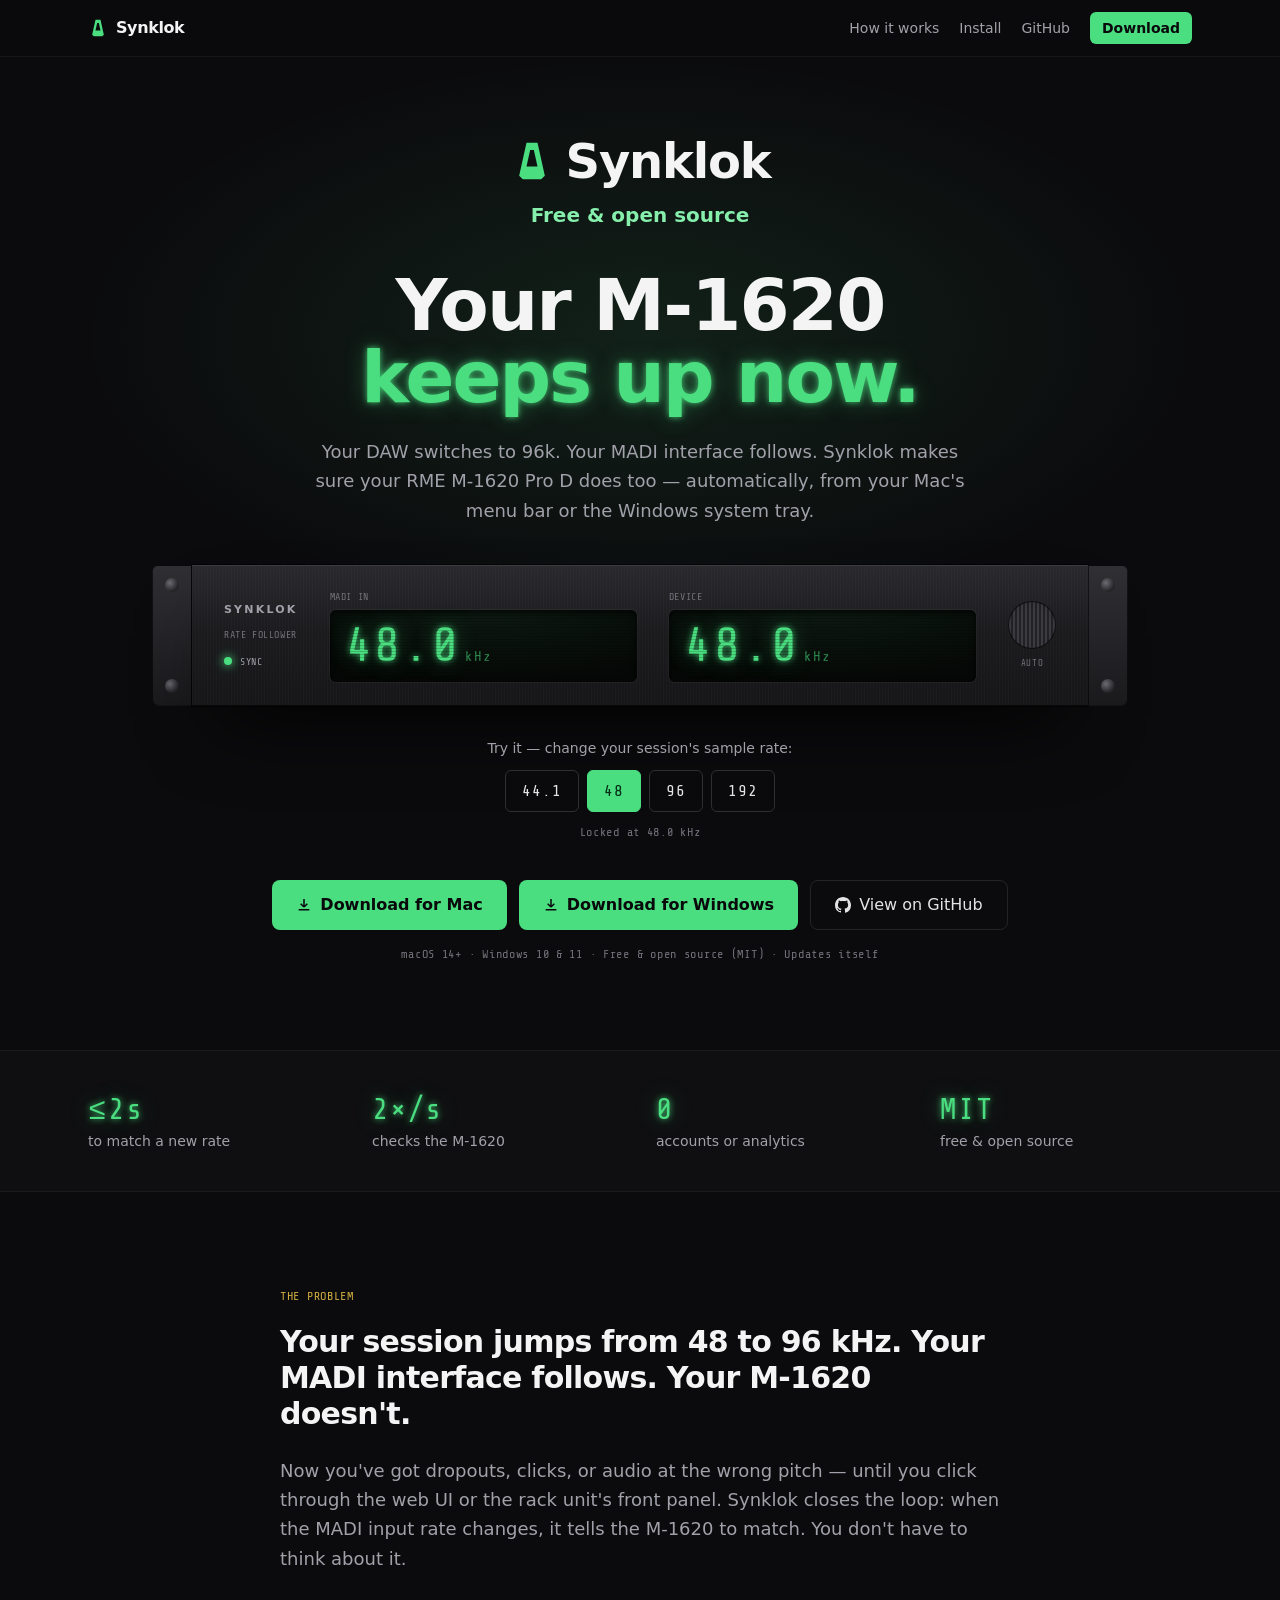
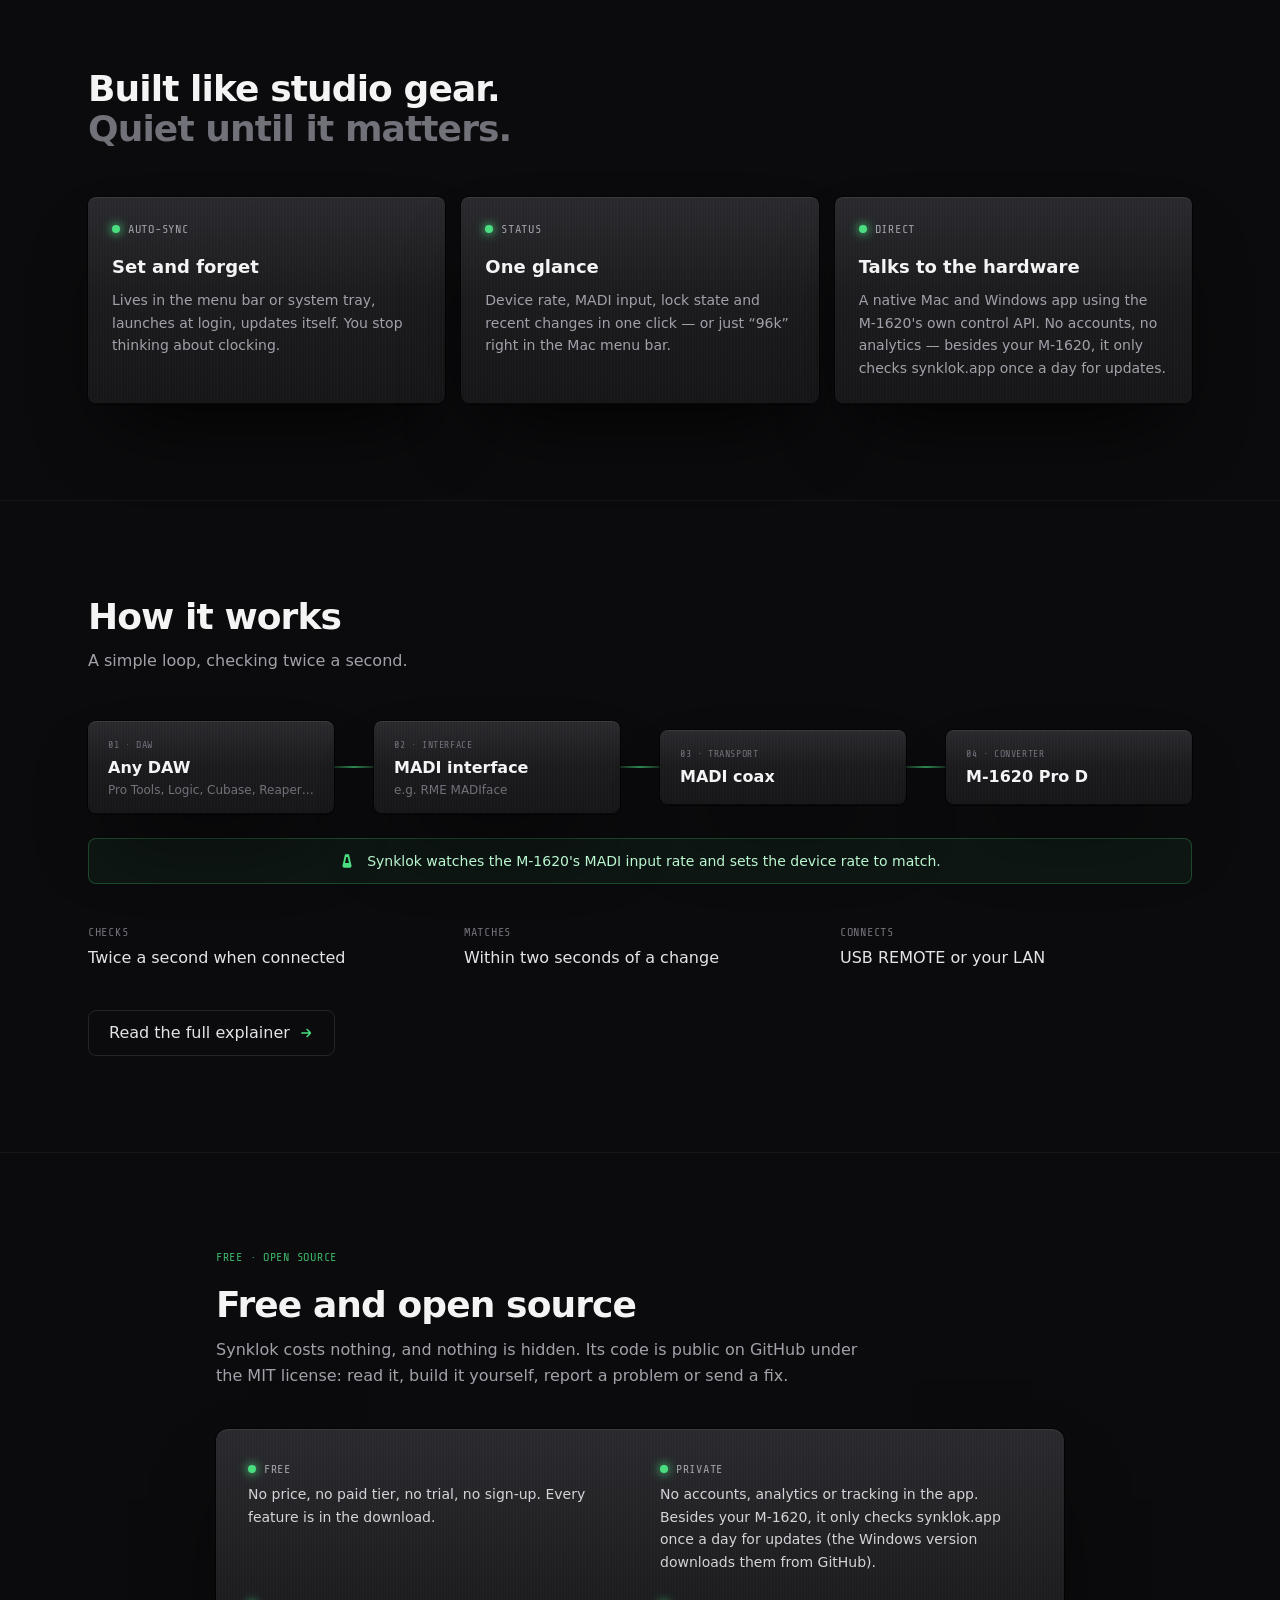
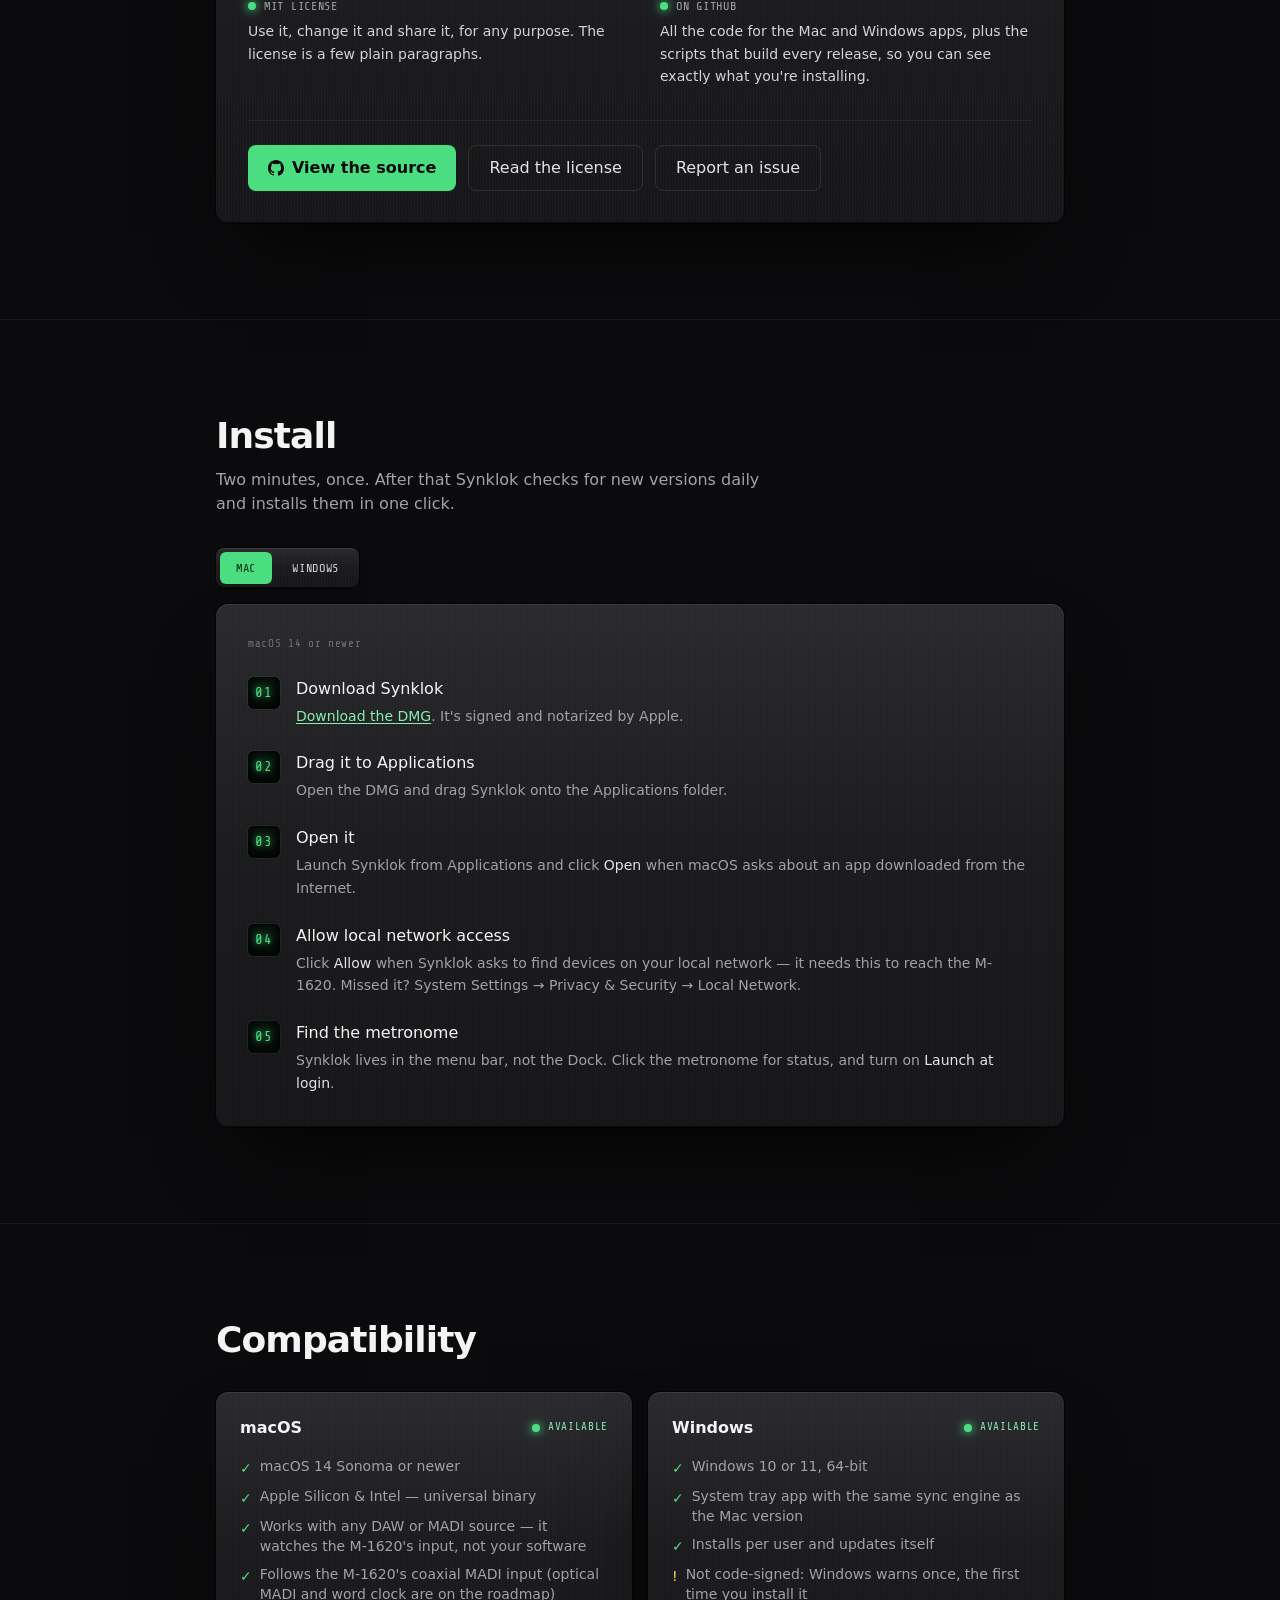
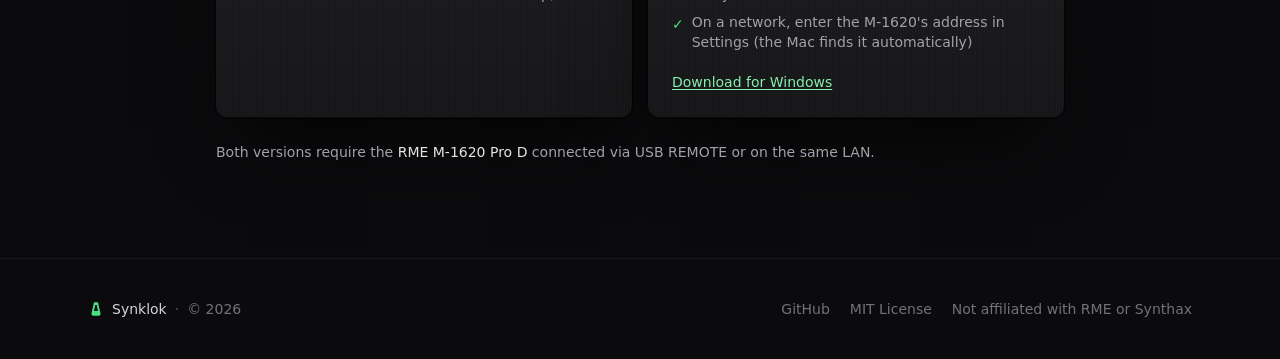
==== commit 80c62ced: "Publish Synklok 1.0.3 for Windows (unsigned) /download-windows → GitHub release windows-1.0.3; the W" ====
--- a/index.html
+++ b/index.html
@@ -126,7 +126,7 @@
           View on GitHub
         </a>
       </div>
-      <p class="mt-4 text-center text-xs text-zinc-500 led">macOS 14+ · Windows 10 &amp; 11 (test build) · Free &amp; open source (MIT) · Updates itself</p>
+      <p class="mt-4 text-center text-xs text-zinc-500 led">macOS 14+ · Windows 10 &amp; 11 · Free &amp; open source (MIT) · Updates itself</p>
     </div>
   </section>
 
@@ -305,11 +305,11 @@
         <ol class="space-y-6">
           <li class="flex gap-4">
             <span class="led flex-shrink-0 w-8 h-8 rounded-md window flex items-center justify-center glow-green text-sm">01</span>
-            <div><div class="font-medium text-zinc-100">Download Synklok</div><div class="text-sm text-zinc-400 mt-1 leading-relaxed"><a href="/download-windows" class="text-green-300 hover:text-green-200 underline underline-offset-2">Download the installer</a> for Windows 10 or 11 (64-bit). This first Windows version is a test build and isn't code-signed yet; a signed version is on the way and test copies update to it on their own.</div></div>
+            <div><div class="font-medium text-zinc-100">Download Synklok</div><div class="text-sm text-zinc-400 mt-1 leading-relaxed"><a href="/download-windows" class="text-green-300 hover:text-green-200 underline underline-offset-2">Download the installer</a> for Windows 10 or 11 (64-bit).</div></div>
           </li>
           <li class="flex gap-4">
             <span class="led flex-shrink-0 w-8 h-8 rounded-md window flex items-center justify-center glow-green text-sm">02</span>
-            <div><div class="font-medium text-zinc-100">Run the installer</div><div class="text-sm text-zinc-400 mt-1 leading-relaxed">Open the downloaded <span class="text-zinc-200">Synklok-…-Setup.exe</span> and click <span class="text-zinc-200">Install</span>. It installs for your Windows account only, so there's no administrator password. Because it isn't signed yet, Windows will say <span class="text-zinc-200">“Windows protected your PC”</span>: click <span class="text-zinc-200">More info → Run anyway</span>.</div></div>
+            <div><div class="font-medium text-zinc-100">Run the installer</div><div class="text-sm text-zinc-400 mt-1 leading-relaxed">Open the downloaded <span class="text-zinc-200">Synklok-…-Setup.exe</span> and click <span class="text-zinc-200">Install</span>. It installs for your Windows account only, so there's no administrator password. Synklok isn't code-signed, so the first time Windows will say <span class="text-zinc-200">“Windows protected your PC”</span>: click <span class="text-zinc-200">More info → Run anyway</span>. Updates install without this.</div></div>
           </li>
           <li class="flex gap-4">
             <span class="led flex-shrink-0 w-8 h-8 rounded-md window flex items-center justify-center glow-green text-sm">03</span>
@@ -349,13 +349,13 @@
         <div class="panel rounded-xl p-6">
           <div class="flex items-center justify-between mb-4">
             <span class="font-semibold">Windows</span>
-            <span class="flex items-center gap-2 led text-[11px] text-amber-300"><span class="dot dot-amber"></span>TEST BUILD</span>
+            <span class="flex items-center gap-2 led text-[11px] text-green-300"><span class="dot dot-on"></span>AVAILABLE</span>
           </div>
           <ul class="space-y-2 text-sm text-zinc-400">
             <li class="flex items-start gap-2"><span class="text-green-400 mt-0.5">✓</span><span>Windows 10 or 11, 64-bit</span></li>
             <li class="flex items-start gap-2"><span class="text-green-400 mt-0.5">✓</span><span>System tray app with the same sync engine as the Mac version</span></li>
             <li class="flex items-start gap-2"><span class="text-green-400 mt-0.5">✓</span><span>Installs per user and updates itself</span></li>
-            <li class="flex items-start gap-2"><span class="text-amber-300 mt-0.5">!</span><span>Test build: not code-signed yet, so Windows warns before installing</span></li>
+            <li class="flex items-start gap-2"><span class="text-amber-300 mt-0.5">!</span><span>Not code-signed: Windows warns once, the first time you install it</span></li>
             <li class="flex items-start gap-2"><span class="text-green-400 mt-0.5">✓</span><span>On a network, enter the M-1620's address in Settings (the Mac finds it automatically)</span></li>
           </ul>
           <a href="/download-windows" class="mt-5 inline-flex items-center gap-2 text-sm text-green-300 hover:text-green-200 underline underline-offset-2">Download for Windows</a>
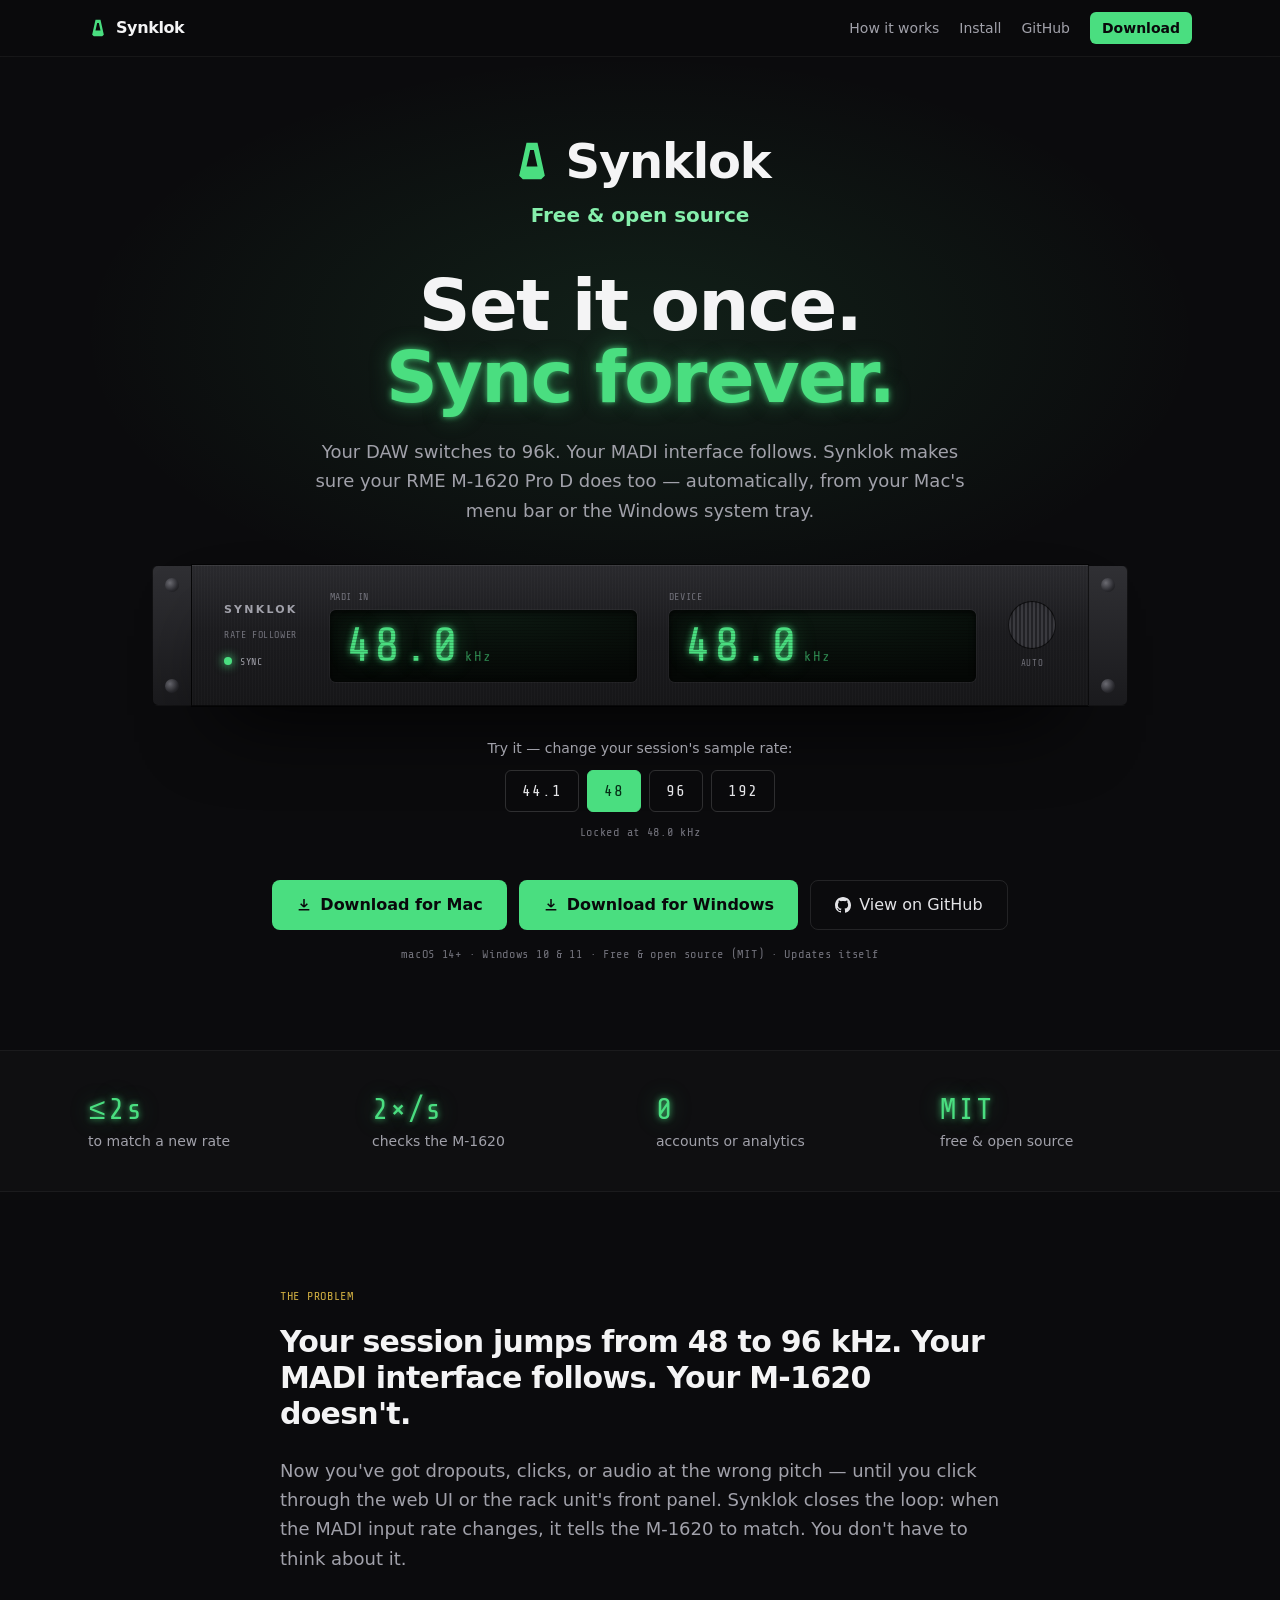
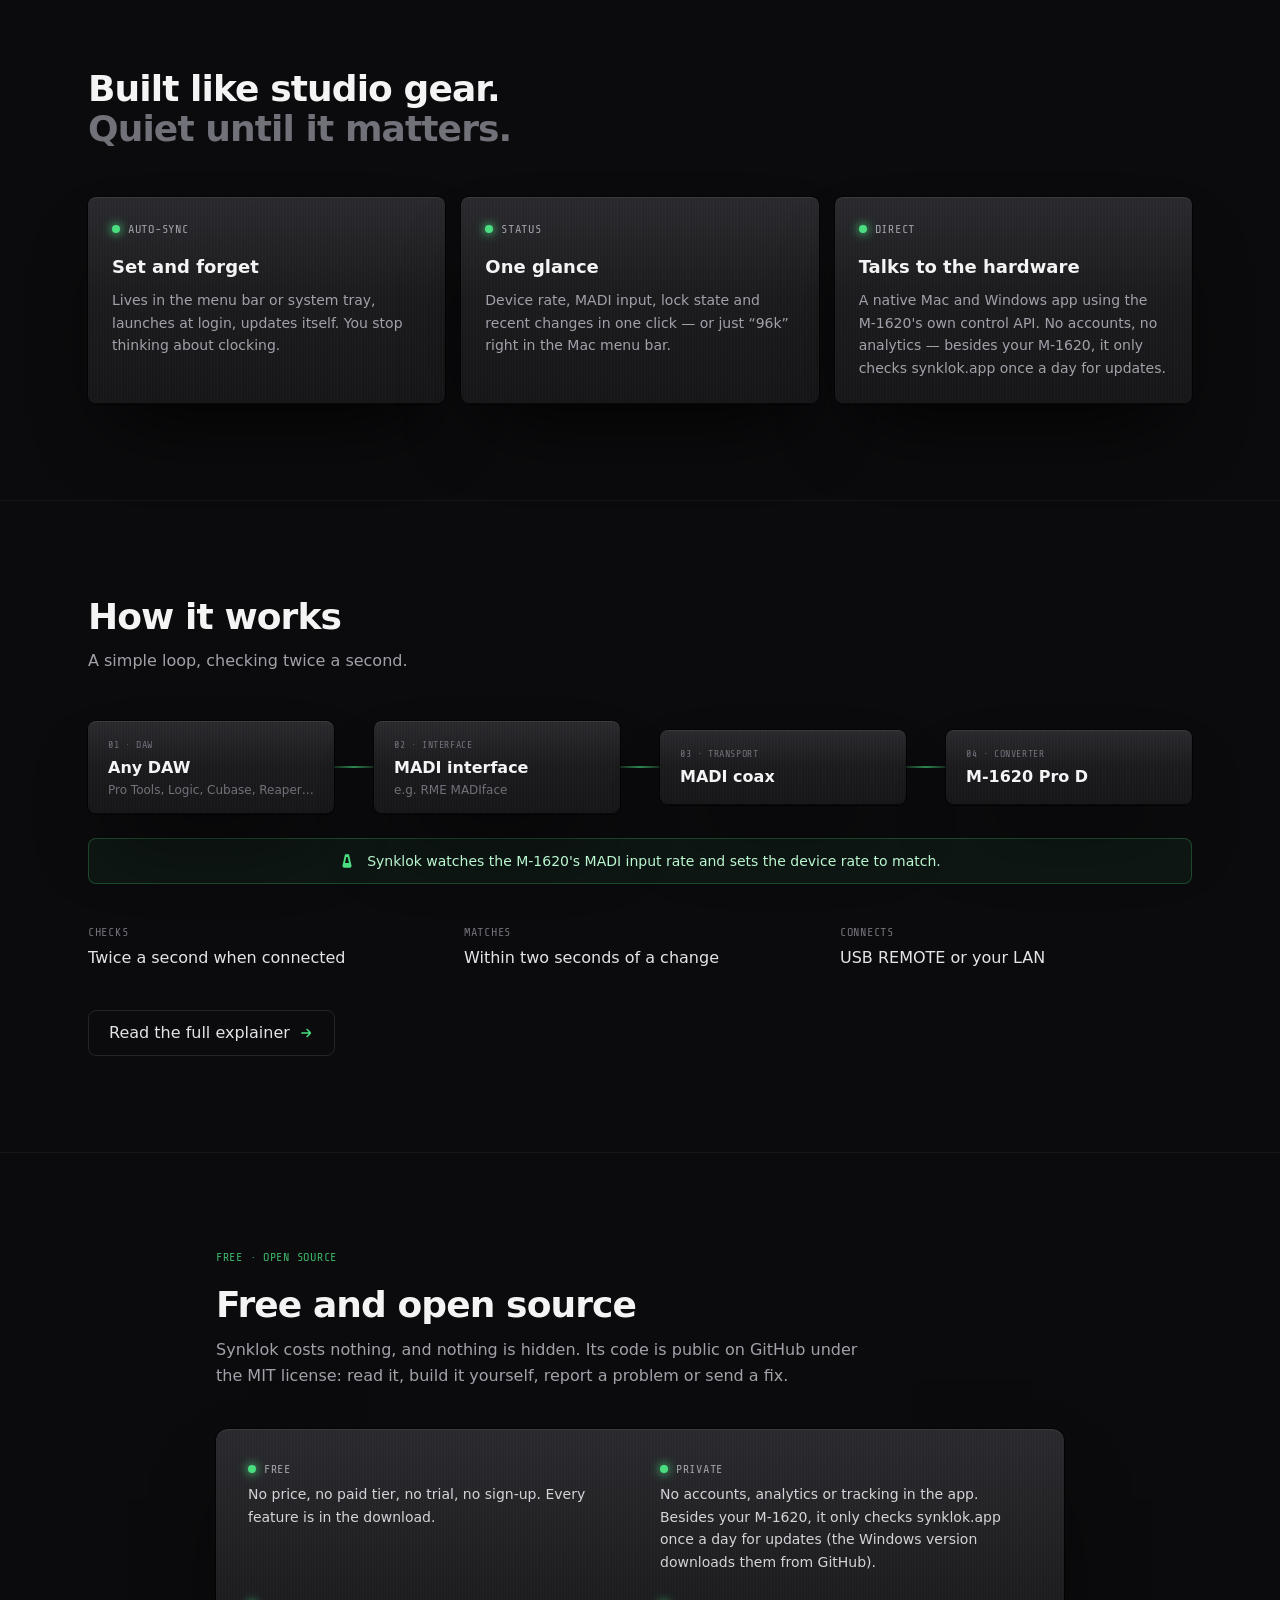
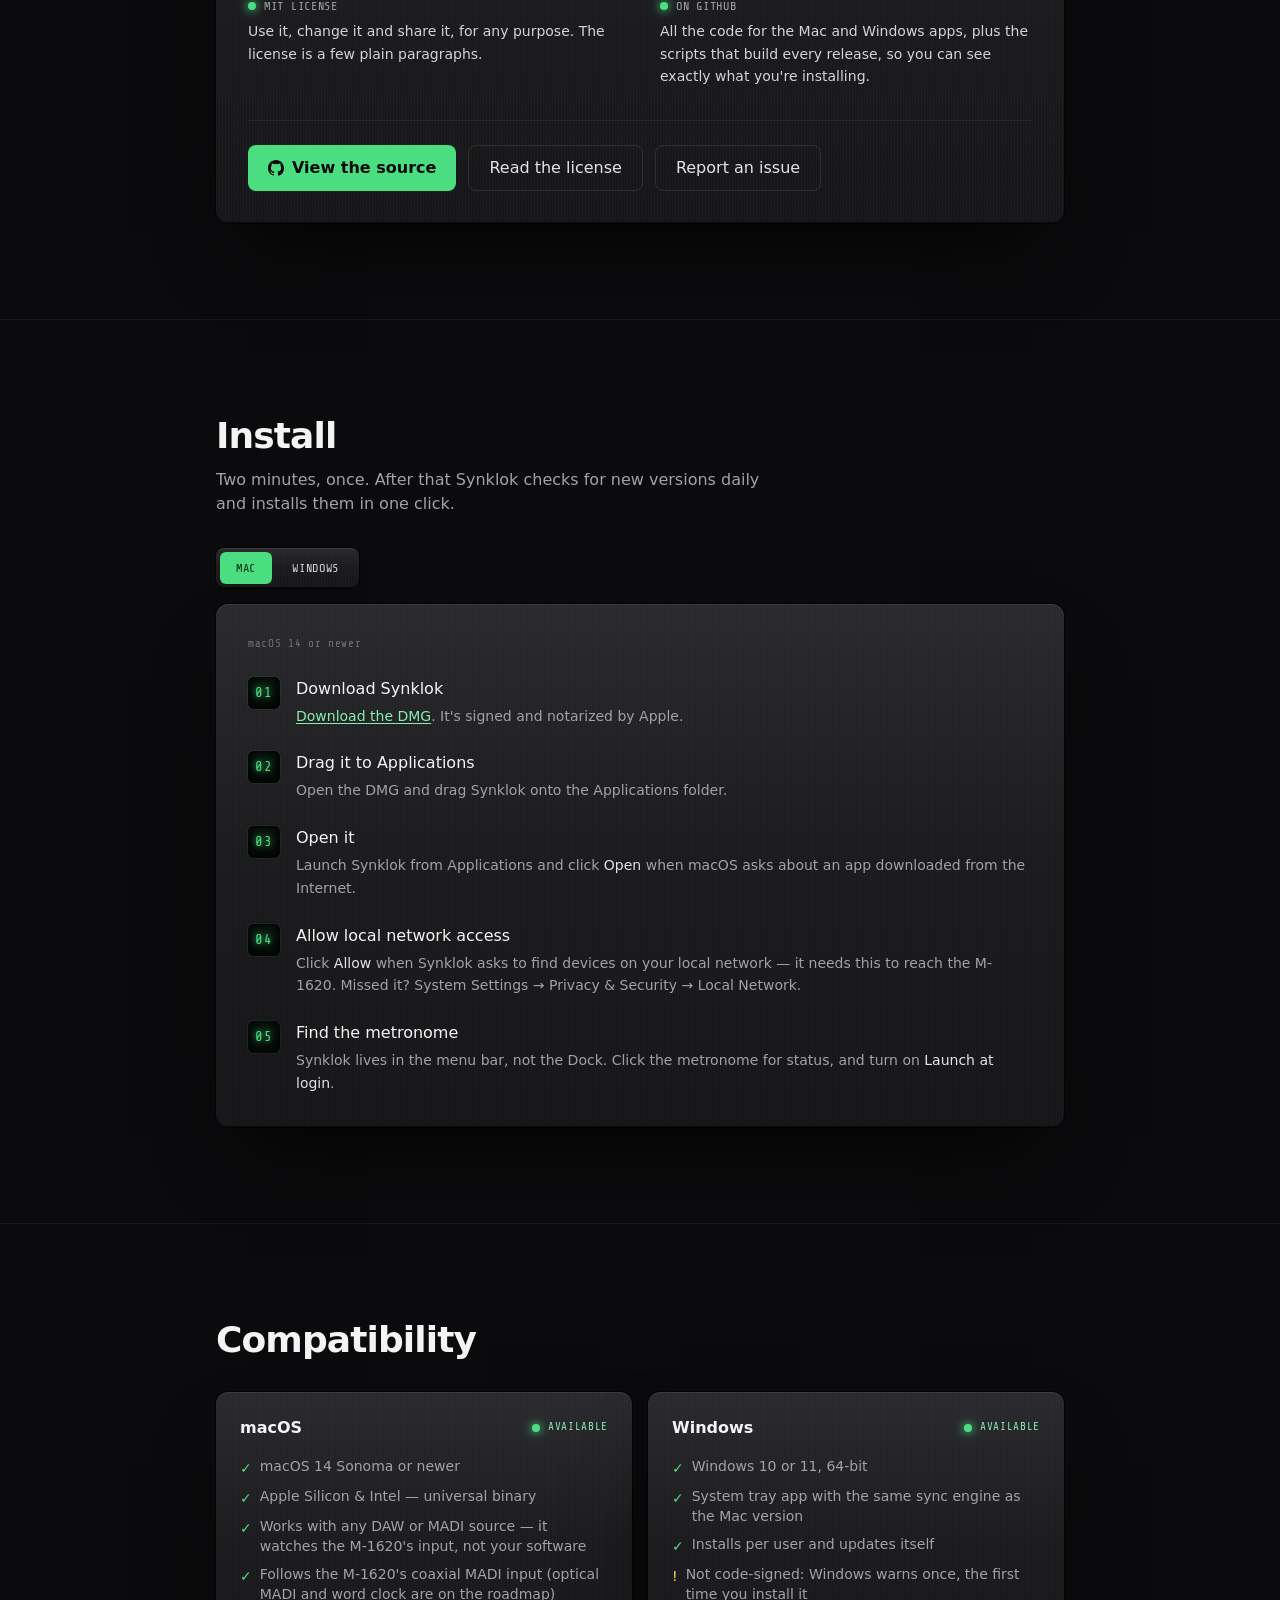
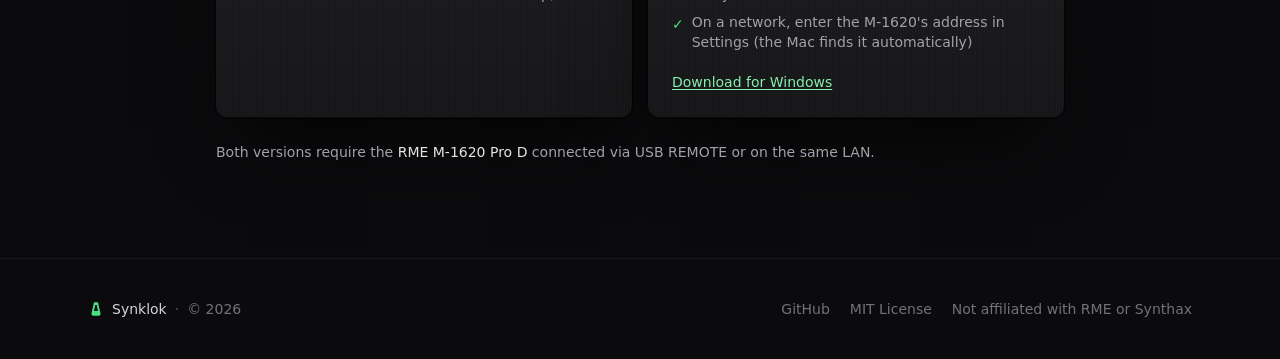
==== commit 41e46862: "Headline: "Set it once. Sync forever." Co-Authored-By: Claude Opus 5.5 <noreply@anthropic.com>" ====
--- a/index.html
+++ b/index.html
@@ -56,7 +56,7 @@
       </div>
       <a href="#open-source" class="inline-block mb-10 text-lg sm:text-xl font-semibold text-green-300 hover:text-green-200 underline-offset-4 hover:underline transition">Free &amp; open source</a>
       <h1 class="text-5xl sm:text-7xl font-extrabold tracking-tight leading-[0.95]">
-        Your M-1620<br/><span class="glow-green">keeps up now.</span>
+        Set it once.<br/><span class="glow-green">Sync forever.</span>
       </h1>
       <p class="mt-6 text-lg text-zinc-400 max-w-2xl mx-auto leading-relaxed">
         Your DAW switches to 96k. Your MADI interface follows. Synklok makes sure your
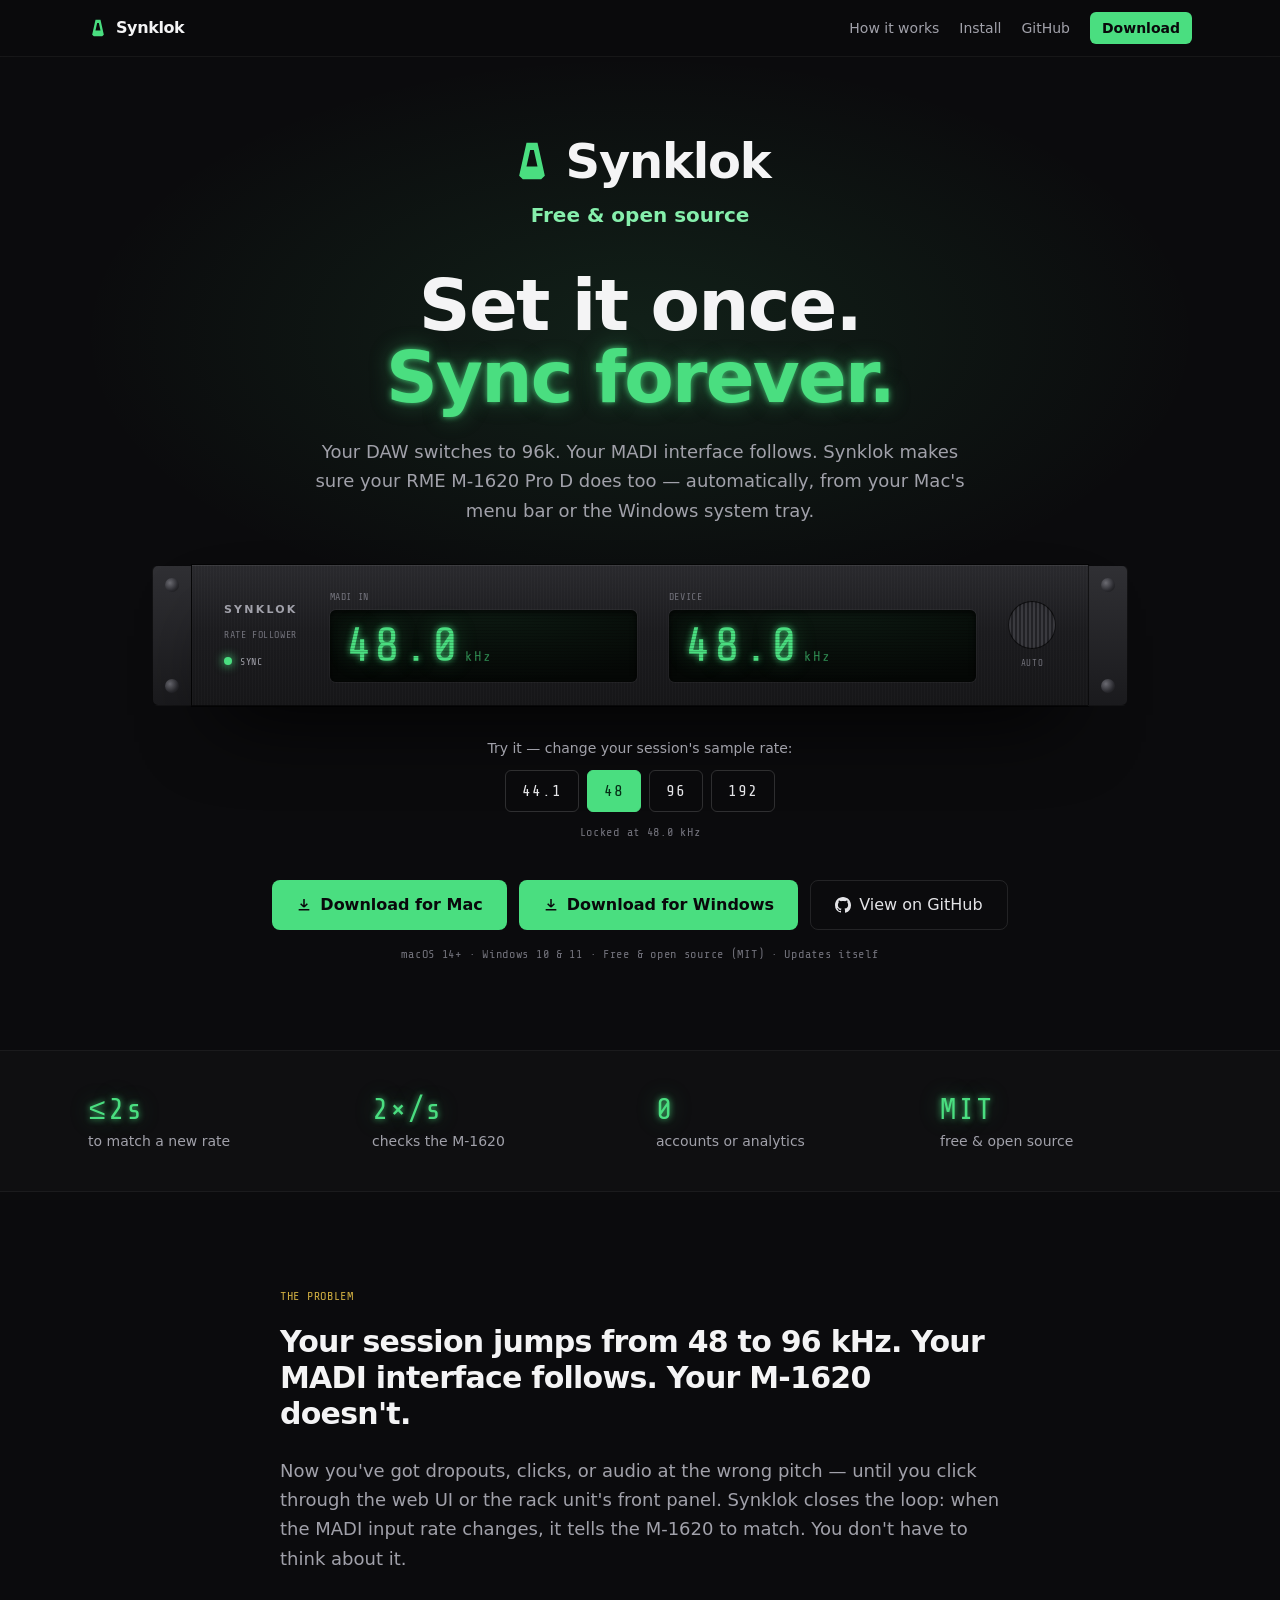
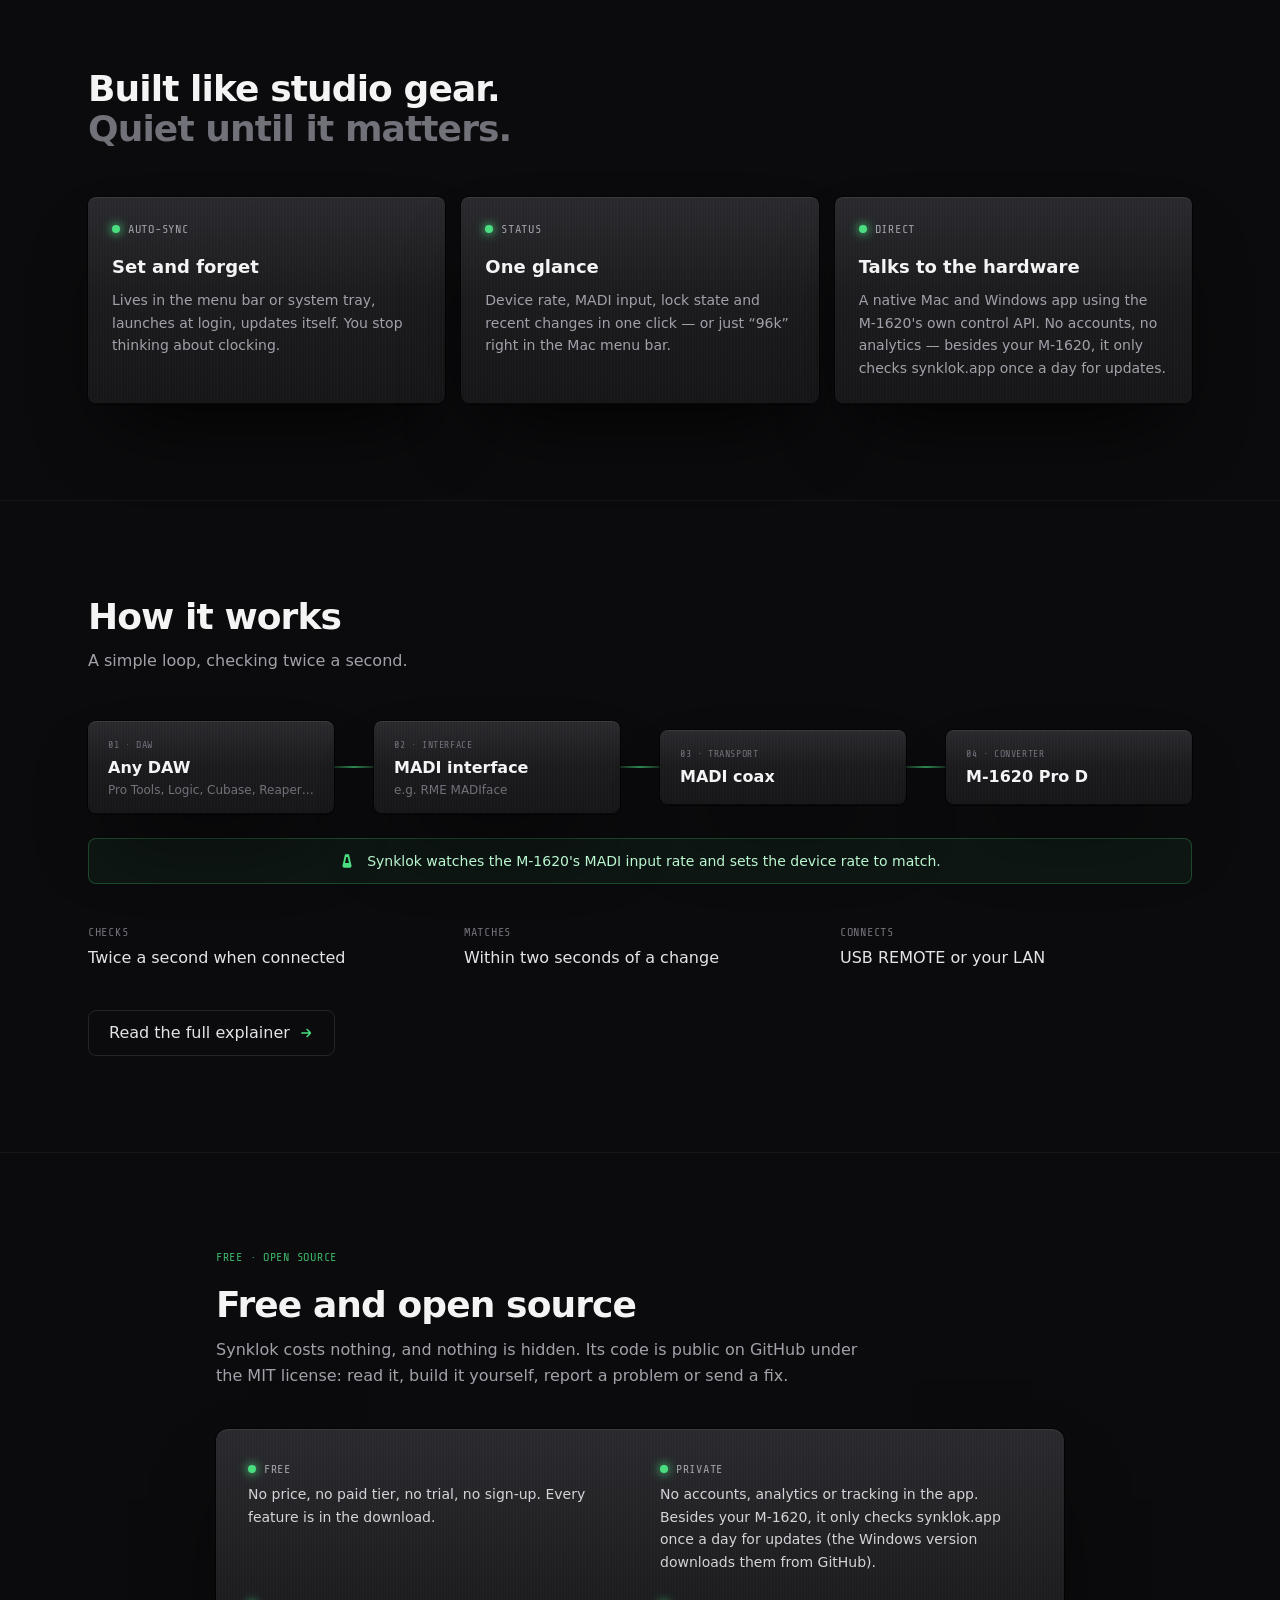
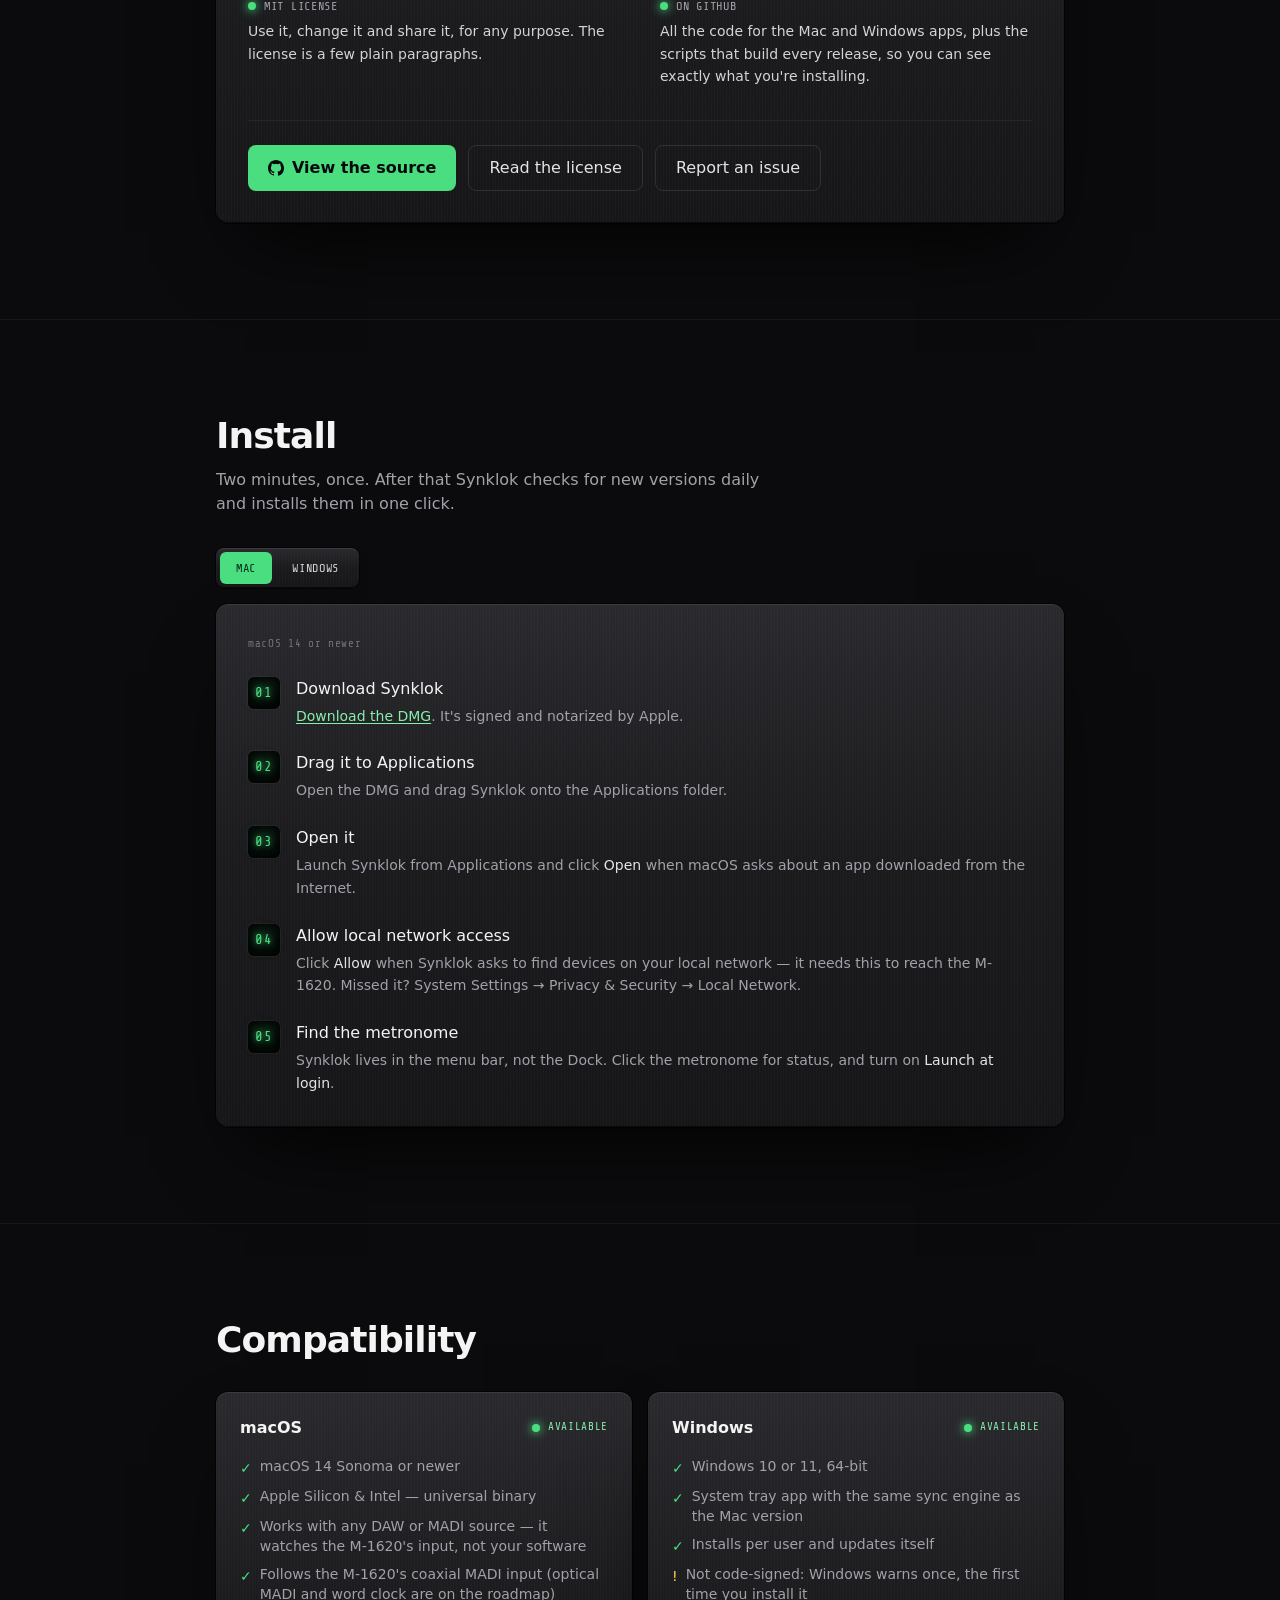
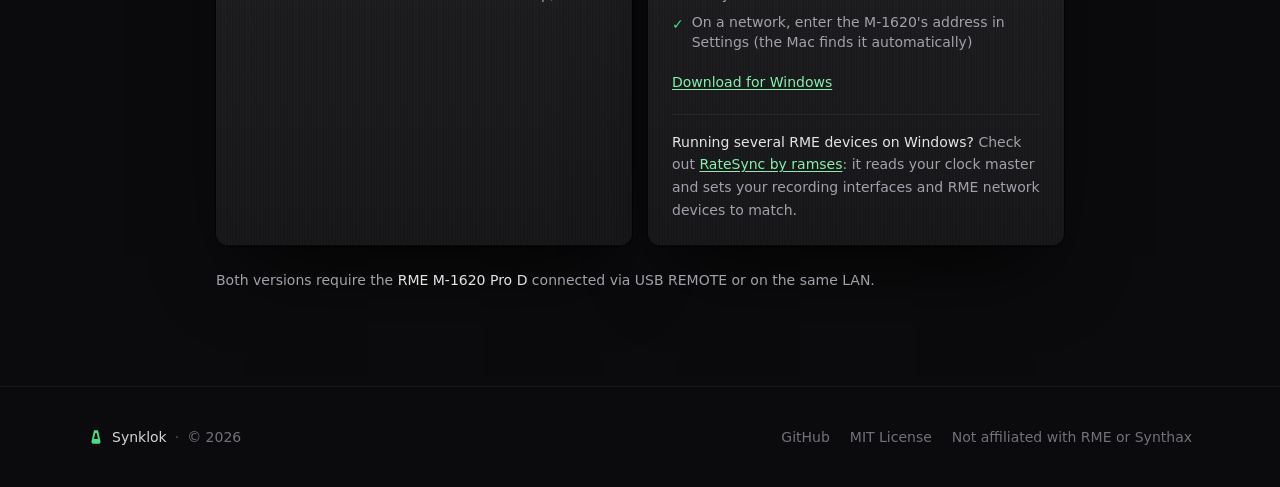
==== commit 973d3d4f: "Point Windows users with several RME devices to RateSync A short note in the Windows compatibility c" ====
--- a/index.html
+++ b/index.html
@@ -359,6 +359,11 @@
             <li class="flex items-start gap-2"><span class="text-green-400 mt-0.5">✓</span><span>On a network, enter the M-1620's address in Settings (the Mac finds it automatically)</span></li>
           </ul>
           <a href="/download-windows" class="mt-5 inline-flex items-center gap-2 text-sm text-green-300 hover:text-green-200 underline underline-offset-2">Download for Windows</a>
+          <div class="mt-5 pt-4 border-t border-white/5 text-sm text-zinc-400 leading-relaxed">
+            <span class="text-zinc-200">Running several RME devices on Windows?</span>
+            Check out <a href="https://forum.rme-audio.de/viewtopic.php?id=43678" target="_blank" rel="noopener" class="text-green-300 hover:text-green-200 underline underline-offset-2">RateSync by ramses</a>:
+            it reads your clock master and sets your recording interfaces and RME network devices to match.
+          </div>
         </div>
       </div>
       <p class="mt-6 text-sm text-zinc-400">Both versions require the <span class="text-zinc-200">RME M-1620 Pro D</span> connected via USB REMOTE or on the same LAN.</p>
--- a/styles.css
+++ b/styles.css
@@ -1 +1 @@
-*,:after,:before{--tw-border-spacing-x:0;--tw-border-spacing-y:0;--tw-translate-x:0;--tw-translate-y:0;--tw-rotate:0;--tw-skew-x:0;--tw-skew-y:0;--tw-scale-x:1;--tw-scale-y:1;--tw-pan-x: ;--tw-pan-y: ;--tw-pinch-zoom: ;--tw-scroll-snap-strictness:proximity;--tw-gradient-from-position: ;--tw-gradient-via-position: ;--tw-gradient-to-position: ;--tw-ordinal: ;--tw-slashed-zero: ;--tw-numeric-figure: ;--tw-numeric-spacing: ;--tw-numeric-fraction: ;--tw-ring-inset: ;--tw-ring-offset-width:0px;--tw-ring-offset-color:#fff;--tw-ring-color:rgba(59,130,246,.5);--tw-ring-offset-shadow:0 0 #0000;--tw-ring-shadow:0 0 #0000;--tw-shadow:0 0 #0000;--tw-shadow-colored:0 0 #0000;--tw-blur: ;--tw-brightness: ;--tw-contrast: ;--tw-grayscale: ;--tw-hue-rotate: ;--tw-invert: ;--tw-saturate: ;--tw-sepia: ;--tw-drop-shadow: ;--tw-backdrop-blur: ;--tw-backdrop-brightness: ;--tw-backdrop-contrast: ;--tw-backdrop-grayscale: ;--tw-backdrop-hue-rotate: ;--tw-backdrop-invert: ;--tw-backdrop-opacity: ;--tw-backdrop-saturate: ;--tw-backdrop-sepia: ;--tw-contain-size: ;--tw-contain-layout: ;--tw-contain-paint: ;--tw-contain-style: }::backdrop{--tw-border-spacing-x:0;--tw-border-spacing-y:0;--tw-translate-x:0;--tw-translate-y:0;--tw-rotate:0;--tw-skew-x:0;--tw-skew-y:0;--tw-scale-x:1;--tw-scale-y:1;--tw-pan-x: ;--tw-pan-y: ;--tw-pinch-zoom: ;--tw-scroll-snap-strictness:proximity;--tw-gradient-from-position: ;--tw-gradient-via-position: ;--tw-gradient-to-position: ;--tw-ordinal: ;--tw-slashed-zero: ;--tw-numeric-figure: ;--tw-numeric-spacing: ;--tw-numeric-fraction: ;--tw-ring-inset: ;--tw-ring-offset-width:0px;--tw-ring-offset-color:#fff;--tw-ring-color:rgba(59,130,246,.5);--tw-ring-offset-shadow:0 0 #0000;--tw-ring-shadow:0 0 #0000;--tw-shadow:0 0 #0000;--tw-shadow-colored:0 0 #0000;--tw-blur: ;--tw-brightness: ;--tw-contrast: ;--tw-grayscale: ;--tw-hue-rotate: ;--tw-invert: ;--tw-saturate: ;--tw-sepia: ;--tw-drop-shadow: ;--tw-backdrop-blur: ;--tw-backdrop-brightness: ;--tw-backdrop-contrast: ;--tw-backdrop-grayscale: ;--tw-backdrop-hue-rotate: ;--tw-backdrop-invert: ;--tw-backdrop-opacity: ;--tw-backdrop-saturate: ;--tw-backdrop-sepia: ;--tw-contain-size: ;--tw-contain-layout: ;--tw-contain-paint: ;--tw-contain-style: }/*! tailwindcss v3.4.19 | MIT License | https://tailwindcss.com*/*,:after,:before{box-sizing:border-box;border:0 solid #e5e7eb}:after,:before{--tw-content:""}:host,html{line-height:1.5;-webkit-text-size-adjust:100%;-moz-tab-size:4;-o-tab-size:4;tab-size:4;font-family:system-ui,-apple-system,BlinkMacSystemFont,Segoe UI,sans-serif;font-feature-settings:normal;font-variation-settings:normal;-webkit-tap-highlight-color:transparent}body{margin:0;line-height:inherit}hr{height:0;color:inherit;border-top-width:1px}abbr:where([title]){-webkit-text-decoration:underline dotted;text-decoration:underline dotted}h1,h2,h3,h4,h5,h6{font-size:inherit;font-weight:inherit}a{color:inherit;text-decoration:inherit}b,strong{font-weight:bolder}code,kbd,pre,samp{font-family:ui-monospace,SFMono-Regular,Menlo,monospace;font-feature-settings:normal;font-variation-settings:normal;font-size:1em}small{font-size:80%}sub,sup{font-size:75%;line-height:0;position:relative;vertical-align:baseline}sub{bottom:-.25em}sup{top:-.5em}table{text-indent:0;border-color:inherit;border-collapse:collapse}button,input,optgroup,select,textarea{font-family:inherit;font-feature-settings:inherit;font-variation-settings:inherit;font-size:100%;font-weight:inherit;line-height:inherit;letter-spacing:inherit;color:inherit;margin:0;padding:0}button,select{text-transform:none}button,input:where([type=button]),input:where([type=reset]),input:where([type=submit]){-webkit-appearance:button;background-color:transparent;background-image:none}:-moz-focusring{outline:auto}:-moz-ui-invalid{box-shadow:none}progress{vertical-align:baseline}::-webkit-inner-spin-button,::-webkit-outer-spin-button{height:auto}[type=search]{-webkit-appearance:textfield;outline-offset:-2px}::-webkit-search-decoration{-webkit-appearance:none}::-webkit-file-upload-button{-webkit-appearance:button;font:inherit}summary{display:list-item}blockquote,dd,dl,figure,h1,h2,h3,h4,h5,h6,hr,p,pre{margin:0}fieldset{margin:0}fieldset,legend{padding:0}menu,ol,ul{list-style:none;margin:0;padding:0}dialog{padding:0}textarea{resize:vertical}input::-moz-placeholder,textarea::-moz-placeholder{opacity:1;color:#9ca3af}input::placeholder,textarea::placeholder{opacity:1;color:#9ca3af}[role=button],button{cursor:pointer}:disabled{cursor:default}audio,canvas,embed,iframe,img,object,svg,video{display:block;vertical-align:middle}img,video{max-width:100%;height:auto}[hidden]:where(:not([hidden=until-found])){display:none}.pointer-events-none{pointer-events:none}.absolute{position:absolute}.relative{position:relative}.sticky{position:sticky}.inset-0{inset:0}.top-0{top:0}.z-50{z-index:50}.col-span-2{grid-column:span 2/span 2}.mx-auto{margin-left:auto;margin-right:auto}.mb-1\.5{margin-bottom:.375rem}.mb-10{margin-bottom:2.5rem}.mb-12{margin-bottom:3rem}.mb-2{margin-bottom:.5rem}.mb-3{margin-bottom:.75rem}.mb-4{margin-bottom:1rem}.mb-5{margin-bottom:1.25rem}.mb-6{margin-bottom:1.5rem}.mb-8{margin-bottom:2rem}.ml-1{margin-left:.25rem}.ml-auto{margin-left:auto}.mt-0\.5{margin-top:.125rem}.mt-1{margin-top:.25rem}.mt-1\.5{margin-top:.375rem}.mt-10{margin-top:2.5rem}.mt-12{margin-top:3rem}.mt-16{margin-top:4rem}.mt-2{margin-top:.5rem}.mt-3{margin-top:.75rem}.mt-4{margin-top:1rem}.mt-5{margin-top:1.25rem}.mt-6{margin-top:1.5rem}.mt-8{margin-top:2rem}.inline-block{display:inline-block}.flex{display:flex}.inline-flex{display:inline-flex}.grid{display:grid}.hidden{display:none}.h-12{height:3rem}.h-14{height:3.5rem}.h-3\.5{height:.875rem}.h-4{height:1rem}.h-5{height:1.25rem}.h-6{height:1.5rem}.h-8{height:2rem}.h-9{height:2.25rem}.w-0\.5{width:.125rem}.w-10{width:2.5rem}.w-12{width:3rem}.w-3\.5{width:.875rem}.w-4{width:1rem}.w-5{width:1.25rem}.w-8{width:2rem}.w-9{width:2.25rem}.max-w-2xl{max-width:42rem}.max-w-3xl{max-width:48rem}.max-w-4xl{max-width:56rem}.max-w-5xl{max-width:64rem}.max-w-6xl{max-width:72rem}.max-w-xl{max-width:36rem}.flex-1{flex:1 1 0%}.flex-shrink-0{flex-shrink:0}.scroll-mt-14{scroll-margin-top:3.5rem}.grid-cols-2{grid-template-columns:repeat(2,minmax(0,1fr))}.flex-col{flex-direction:column}.flex-wrap{flex-wrap:wrap}.items-start{align-items:flex-start}.items-center{align-items:center}.items-stretch{align-items:stretch}.justify-center{justify-content:center}.justify-between{justify-content:space-between}.gap-1{gap:.25rem}.gap-12{gap:3rem}.gap-2{gap:.5rem}.gap-3{gap:.75rem}.gap-4{gap:1rem}.gap-5{gap:1.25rem}.gap-6{gap:1.5rem}.gap-8{gap:2rem}.gap-x-10{-moz-column-gap:2.5rem;column-gap:2.5rem}.gap-x-5{-moz-column-gap:1.25rem;column-gap:1.25rem}.gap-y-2{row-gap:.5rem}.gap-y-6{row-gap:1.5rem}.gap-y-8{row-gap:2rem}.space-y-2>:not([hidden])~:not([hidden]){--tw-space-y-reverse:0;margin-top:calc(.5rem*(1 - var(--tw-space-y-reverse)));margin-bottom:calc(.5rem*var(--tw-space-y-reverse))}.space-y-5>:not([hidden])~:not([hidden]){--tw-space-y-reverse:0;margin-top:calc(1.25rem*(1 - var(--tw-space-y-reverse)));margin-bottom:calc(1.25rem*var(--tw-space-y-reverse))}.space-y-6>:not([hidden])~:not([hidden]){--tw-space-y-reverse:0;margin-top:calc(1.5rem*(1 - var(--tw-space-y-reverse)));margin-bottom:calc(1.5rem*var(--tw-space-y-reverse))}.space-y-7>:not([hidden])~:not([hidden]){--tw-space-y-reverse:0;margin-top:calc(1.75rem*(1 - var(--tw-space-y-reverse)));margin-bottom:calc(1.75rem*var(--tw-space-y-reverse))}.overflow-hidden{overflow:hidden}.scroll-smooth{scroll-behavior:smooth}.whitespace-nowrap{white-space:nowrap}.rounded-full{border-radius:9999px}.rounded-lg{border-radius:.5rem}.rounded-md{border-radius:.375rem}.rounded-xl{border-radius:.75rem}.rounded-l-md{border-top-left-radius:.375rem;border-bottom-left-radius:.375rem}.rounded-r-md{border-top-right-radius:.375rem;border-bottom-right-radius:.375rem}.border{border-width:1px}.border-y{border-top-width:1px}.border-b,.border-y{border-bottom-width:1px}.border-l-2{border-left-width:2px}.border-t{border-top-width:1px}.border-amber-300\/50{border-color:rgba(252,211,77,.5)}.border-black\/60{border-color:rgba(0,0,0,.6)}.border-black\/70{border-color:rgba(0,0,0,.7)}.border-green-400\/25{border-color:rgba(74,222,128,.25)}.border-white\/10{border-color:hsla(0,0%,100%,.1)}.border-white\/15{border-color:hsla(0,0%,100%,.15)}.border-white\/5{border-color:hsla(0,0%,100%,.05)}.bg-\[\#0b0b0d\]\/80{background-color:rgba(11,11,13,.8)}.bg-green-400{--tw-bg-opacity:1;background-color:rgb(74 222 128/var(--tw-bg-opacity,1))}.bg-green-400\/\[0\.06\]{background-color:rgba(74,222,128,.06)}.bg-white\/\[0\.015\]{background-color:hsla(0,0%,100%,.015)}.p-1{padding:.25rem}.p-5{padding:1.25rem}.p-6{padding:1.5rem}.px-3{padding-left:.75rem;padding-right:.75rem}.px-4{padding-left:1rem;padding-right:1rem}.px-5{padding-left:1.25rem;padding-right:1.25rem}.px-6{padding-left:1.5rem;padding-right:1.5rem}.py-1\.5{padding-top:.375rem;padding-bottom:.375rem}.py-10{padding-top:2.5rem;padding-bottom:2.5rem}.py-2{padding-top:.5rem;padding-bottom:.5rem}.py-2\.5{padding-top:.625rem;padding-bottom:.625rem}.py-20{padding-top:5rem;padding-bottom:5rem}.py-24{padding-top:6rem;padding-bottom:6rem}.py-3{padding-top:.75rem;padding-bottom:.75rem}.py-4{padding-top:1rem;padding-bottom:1rem}.py-6{padding-top:1.5rem;padding-bottom:1.5rem}.pb-10{padding-bottom:2.5rem}.pb-12{padding-bottom:3rem}.pb-24{padding-bottom:6rem}.pb-6{padding-bottom:1.5rem}.pl-4{padding-left:1rem}.pt-20{padding-top:5rem}.pt-6{padding-top:1.5rem}.text-center{text-align:center}.font-sans{font-family:system-ui,-apple-system,BlinkMacSystemFont,Segoe UI,sans-serif}.text-2xl{font-size:1.5rem;line-height:2rem}.text-3xl{font-size:1.875rem;line-height:2.25rem}.text-4xl{font-size:2.25rem;line-height:2.5rem}.text-5xl{font-size:3rem;line-height:1}.text-\[10px\]{font-size:10px}.text-\[11px\]{font-size:11px}.text-\[9px\]{font-size:9px}.text-lg{font-size:1.125rem;line-height:1.75rem}.text-sm{font-size:.875rem;line-height:1.25rem}.text-xl{font-size:1.25rem;line-height:1.75rem}.text-xs{font-size:.75rem;line-height:1rem}.font-bold{font-weight:700}.font-extrabold{font-weight:800}.font-medium{font-weight:500}.font-semibold{font-weight:600}.uppercase{text-transform:uppercase}.leading-\[0\.95\]{line-height:.95}.leading-relaxed{line-height:1.625}.leading-snug{line-height:1.375}.tracking-\[0\.25em\]{letter-spacing:.25em}.tracking-\[0\.2em\]{letter-spacing:.2em}.tracking-\[0\.3em\]{letter-spacing:.3em}.tracking-tight{letter-spacing:-.025em}.tracking-widest{letter-spacing:.1em}.text-amber-300{--tw-text-opacity:1;color:rgb(252 211 77/var(--tw-text-opacity,1))}.text-amber-300\/60{color:rgba(252,211,77,.6)}.text-amber-300\/80{color:rgba(252,211,77,.8)}.text-green-200{--tw-text-opacity:1;color:rgb(187 247 208/var(--tw-text-opacity,1))}.text-green-300{--tw-text-opacity:1;color:rgb(134 239 172/var(--tw-text-opacity,1))}.text-green-400{--tw-text-opacity:1;color:rgb(74 222 128/var(--tw-text-opacity,1))}.text-green-400\/60{color:rgba(74,222,128,.6)}.text-green-400\/80{color:rgba(74,222,128,.8)}.text-zinc-100{--tw-text-opacity:1;color:rgb(244 244 245/var(--tw-text-opacity,1))}.text-zinc-200{--tw-text-opacity:1;color:rgb(228 228 231/var(--tw-text-opacity,1))}.text-zinc-300{--tw-text-opacity:1;color:rgb(212 212 216/var(--tw-text-opacity,1))}.text-zinc-400{--tw-text-opacity:1;color:rgb(161 161 170/var(--tw-text-opacity,1))}.text-zinc-500{--tw-text-opacity:1;color:rgb(113 113 122/var(--tw-text-opacity,1))}.text-zinc-600{--tw-text-opacity:1;color:rgb(82 82 91/var(--tw-text-opacity,1))}.text-zinc-950{--tw-text-opacity:1;color:rgb(9 9 11/var(--tw-text-opacity,1))}.underline{text-decoration-line:underline}.underline-offset-2{text-underline-offset:2px}.underline-offset-4{text-underline-offset:4px}.antialiased{-webkit-font-smoothing:antialiased;-moz-osx-font-smoothing:grayscale}.shadow-inner{--tw-shadow:inset 0 2px 4px 0 rgba(0,0,0,.05);--tw-shadow-colored:inset 0 2px 4px 0 var(--tw-shadow-color);box-shadow:var(--tw-ring-offset-shadow,0 0 #0000),var(--tw-ring-shadow,0 0 #0000),var(--tw-shadow)}.ring-1{--tw-ring-offset-shadow:var(--tw-ring-inset) 0 0 0 var(--tw-ring-offset-width) var(--tw-ring-offset-color);--tw-ring-shadow:var(--tw-ring-inset) 0 0 0 calc(1px + var(--tw-ring-offset-width)) var(--tw-ring-color);box-shadow:var(--tw-ring-offset-shadow),var(--tw-ring-shadow),var(--tw-shadow,0 0 #0000)}.ring-green-400\/30{--tw-ring-color:rgba(74,222,128,.3)}.backdrop-blur-md{--tw-backdrop-blur:blur(12px);-webkit-backdrop-filter:var(--tw-backdrop-blur) var(--tw-backdrop-brightness) var(--tw-backdrop-contrast) var(--tw-backdrop-grayscale) var(--tw-backdrop-hue-rotate) var(--tw-backdrop-invert) var(--tw-backdrop-opacity) var(--tw-backdrop-saturate) var(--tw-backdrop-sepia);backdrop-filter:var(--tw-backdrop-blur) var(--tw-backdrop-brightness) var(--tw-backdrop-contrast) var(--tw-backdrop-grayscale) var(--tw-backdrop-hue-rotate) var(--tw-backdrop-invert) var(--tw-backdrop-opacity) var(--tw-backdrop-saturate) var(--tw-backdrop-sepia)}.transition{transition-property:color,background-color,border-color,text-decoration-color,fill,stroke,opacity,box-shadow,transform,filter,-webkit-backdrop-filter;transition-property:color,background-color,border-color,text-decoration-color,fill,stroke,opacity,box-shadow,transform,filter,backdrop-filter;transition-property:color,background-color,border-color,text-decoration-color,fill,stroke,opacity,box-shadow,transform,filter,backdrop-filter,-webkit-backdrop-filter;transition-timing-function:cubic-bezier(.4,0,.2,1);transition-duration:.15s}@font-face{font-family:Share Tech Mono;src:url(/fonts/share-tech-mono.woff2) format("woff2");font-weight:400;font-style:normal;font-display:swap}:root{--led:#4ade80;--amber:#fbbf24}body{background:#0b0b0d}.led{font-family:Share Tech Mono,ui-monospace,SFMono-Regular,Menlo,monospace;letter-spacing:.06em}.panel{background:repeating-linear-gradient(90deg,hsla(0,0%,100%,.018) 0 1px,transparent 1px 3px),linear-gradient(180deg,#2a2a2e,#1b1b1e 48%,#161618);box-shadow:inset 0 1px 0 hsla(0,0%,100%,.08),inset 0 -1px 0 rgba(0,0,0,.6),0 40px 80px -30px rgba(0,0,0,.9),0 0 0 1px rgba(0,0,0,.6)}.ear{background:linear-gradient(180deg,#303034,#1a1a1d)}.screw{background:radial-gradient(circle at 35% 35%,#6b6b72,#2b2b30 60%,#111 100%)}.knurl{background:repeating-linear-gradient(90deg,#3a3a3f 0 2px,#222226 2px 4px)}.window{background:radial-gradient(120% 140% at 50% 0,#0d1a12 0,#050806 70%);box-shadow:inset 0 2px 6px rgba(0,0,0,.8),0 0 0 1px hsla(0,0%,100%,.04)}.scanlines{position:relative}.scanlines:after{content:"";position:absolute;inset:0;pointer-events:none;border-radius:inherit;background:repeating-linear-gradient(0deg,rgba(0,0,0,.18) 0 1px,transparent 1px 3px)}.glow-green{color:var(--led);text-shadow:0 0 6px rgba(74,222,128,.85),0 0 22px rgba(74,222,128,.35)}.glow-amber{color:var(--amber);text-shadow:0 0 6px rgba(251,191,36,.85),0 0 22px rgba(251,191,36,.35)}.dot{display:inline-block;width:8px;height:8px;border-radius:9999px;flex-shrink:0}.dot-on{background:var(--led);box-shadow:0 0 8px 2px rgba(74,222,128,.6)}.dot-amber{background:var(--amber);box-shadow:0 0 8px 2px rgba(251,191,36,.6)}.dot-off{background:#1f2a22}.rate-btn[aria-pressed=true]{border-color:var(--led)}.os-tab[aria-selected=true],.rate-btn[aria-pressed=true]{background:var(--led);color:#052e16}.cable{background:linear-gradient(90deg,rgba(74,222,128,.15),rgba(74,222,128,.6),rgba(74,222,128,.15))}.hover\:border-green-400\/60:hover{border-color:rgba(74,222,128,.6)}.hover\:border-white\/25:hover{border-color:hsla(0,0%,100%,.25)}.hover\:bg-green-300:hover{--tw-bg-opacity:1;background-color:rgb(134 239 172/var(--tw-bg-opacity,1))}.hover\:text-green-200:hover{--tw-text-opacity:1;color:rgb(187 247 208/var(--tw-text-opacity,1))}.hover\:text-zinc-100:hover{--tw-text-opacity:1;color:rgb(244 244 245/var(--tw-text-opacity,1))}.hover\:text-zinc-200:hover{--tw-text-opacity:1;color:rgb(228 228 231/var(--tw-text-opacity,1))}.hover\:underline:hover{text-decoration-line:underline}@media (min-width:640px){.sm\:col-span-1{grid-column:span 1/span 1}.sm\:mt-1{margin-top:.25rem}.sm\:inline{display:inline}.sm\:flex{display:flex}.sm\:hidden{display:none}.sm\:h-11{height:2.75rem}.sm\:w-11{width:2.75rem}.sm\:grid-cols-2{grid-template-columns:repeat(2,minmax(0,1fr))}.sm\:grid-cols-3{grid-template-columns:repeat(3,minmax(0,1fr))}.sm\:grid-cols-\[auto_1fr_1fr_auto\]{grid-template-columns:auto 1fr 1fr auto}.sm\:flex-col{flex-direction:column}.sm\:items-start{align-items:flex-start}.sm\:gap-8{gap:2rem}.sm\:rounded-none{border-radius:0}.sm\:p-6{padding:1.5rem}.sm\:p-8{padding:2rem}.sm\:px-4{padding-left:1rem;padding-right:1rem}.sm\:px-6{padding-left:1.5rem;padding-right:1.5rem}.sm\:px-8{padding-left:2rem;padding-right:2rem}.sm\:text-3xl{font-size:1.875rem;line-height:2.25rem}.sm\:text-4xl{font-size:2.25rem;line-height:2.5rem}.sm\:text-5xl{font-size:3rem;line-height:1}.sm\:text-6xl{font-size:3.75rem;line-height:1}.sm\:text-7xl{font-size:4.5rem;line-height:1}.sm\:text-sm{font-size:.875rem;line-height:1.25rem}.sm\:text-xl{font-size:1.25rem;line-height:1.75rem}}@media (min-width:768px){.md\:grid-cols-3{grid-template-columns:repeat(3,minmax(0,1fr))}.md\:grid-cols-4{grid-template-columns:repeat(4,minmax(0,1fr))}}@media (min-width:1024px){.lg\:mx-0{margin-left:0;margin-right:0}.lg\:h-0\.5{height:.125rem}.lg\:w-10{width:2.5rem}.lg\:flex-1{flex:1 1 0%}.lg\:grid-cols-3{grid-template-columns:repeat(3,minmax(0,1fr))}.lg\:grid-cols-\[1\.2fr_1fr\]{grid-template-columns:1.2fr 1fr}.lg\:grid-cols-\[1\.4fr_1fr\]{grid-template-columns:1.4fr 1fr}.lg\:flex-row{flex-direction:row}.lg\:items-center{align-items:center}.lg\:gap-0{gap:0}}+*,:after,:before{--tw-border-spacing-x:0;--tw-border-spacing-y:0;--tw-translate-x:0;--tw-translate-y:0;--tw-rotate:0;--tw-skew-x:0;--tw-skew-y:0;--tw-scale-x:1;--tw-scale-y:1;--tw-pan-x: ;--tw-pan-y: ;--tw-pinch-zoom: ;--tw-scroll-snap-strictness:proximity;--tw-gradient-from-position: ;--tw-gradient-via-position: ;--tw-gradient-to-position: ;--tw-ordinal: ;--tw-slashed-zero: ;--tw-numeric-figure: ;--tw-numeric-spacing: ;--tw-numeric-fraction: ;--tw-ring-inset: ;--tw-ring-offset-width:0px;--tw-ring-offset-color:#fff;--tw-ring-color:rgba(59,130,246,.5);--tw-ring-offset-shadow:0 0 #0000;--tw-ring-shadow:0 0 #0000;--tw-shadow:0 0 #0000;--tw-shadow-colored:0 0 #0000;--tw-blur: ;--tw-brightness: ;--tw-contrast: ;--tw-grayscale: ;--tw-hue-rotate: ;--tw-invert: ;--tw-saturate: ;--tw-sepia: ;--tw-drop-shadow: ;--tw-backdrop-blur: ;--tw-backdrop-brightness: ;--tw-backdrop-contrast: ;--tw-backdrop-grayscale: ;--tw-backdrop-hue-rotate: ;--tw-backdrop-invert: ;--tw-backdrop-opacity: ;--tw-backdrop-saturate: ;--tw-backdrop-sepia: ;--tw-contain-size: ;--tw-contain-layout: ;--tw-contain-paint: ;--tw-contain-style: }::backdrop{--tw-border-spacing-x:0;--tw-border-spacing-y:0;--tw-translate-x:0;--tw-translate-y:0;--tw-rotate:0;--tw-skew-x:0;--tw-skew-y:0;--tw-scale-x:1;--tw-scale-y:1;--tw-pan-x: ;--tw-pan-y: ;--tw-pinch-zoom: ;--tw-scroll-snap-strictness:proximity;--tw-gradient-from-position: ;--tw-gradient-via-position: ;--tw-gradient-to-position: ;--tw-ordinal: ;--tw-slashed-zero: ;--tw-numeric-figure: ;--tw-numeric-spacing: ;--tw-numeric-fraction: ;--tw-ring-inset: ;--tw-ring-offset-width:0px;--tw-ring-offset-color:#fff;--tw-ring-color:rgba(59,130,246,.5);--tw-ring-offset-shadow:0 0 #0000;--tw-ring-shadow:0 0 #0000;--tw-shadow:0 0 #0000;--tw-shadow-colored:0 0 #0000;--tw-blur: ;--tw-brightness: ;--tw-contrast: ;--tw-grayscale: ;--tw-hue-rotate: ;--tw-invert: ;--tw-saturate: ;--tw-sepia: ;--tw-drop-shadow: ;--tw-backdrop-blur: ;--tw-backdrop-brightness: ;--tw-backdrop-contrast: ;--tw-backdrop-grayscale: ;--tw-backdrop-hue-rotate: ;--tw-backdrop-invert: ;--tw-backdrop-opacity: ;--tw-backdrop-saturate: ;--tw-backdrop-sepia: ;--tw-contain-size: ;--tw-contain-layout: ;--tw-contain-paint: ;--tw-contain-style: }/*! tailwindcss v3.4.19 | MIT License | https://tailwindcss.com*/*,:after,:before{box-sizing:border-box;border:0 solid #e5e7eb}:after,:before{--tw-content:""}:host,html{line-height:1.5;-webkit-text-size-adjust:100%;-moz-tab-size:4;-o-tab-size:4;tab-size:4;font-family:system-ui,-apple-system,BlinkMacSystemFont,Segoe UI,sans-serif;font-feature-settings:normal;font-variation-settings:normal;-webkit-tap-highlight-color:transparent}body{margin:0;line-height:inherit}hr{height:0;color:inherit;border-top-width:1px}abbr:where([title]){-webkit-text-decoration:underline dotted;text-decoration:underline dotted}h1,h2,h3,h4,h5,h6{font-size:inherit;font-weight:inherit}a{color:inherit;text-decoration:inherit}b,strong{font-weight:bolder}code,kbd,pre,samp{font-family:ui-monospace,SFMono-Regular,Menlo,monospace;font-feature-settings:normal;font-variation-settings:normal;font-size:1em}small{font-size:80%}sub,sup{font-size:75%;line-height:0;position:relative;vertical-align:baseline}sub{bottom:-.25em}sup{top:-.5em}table{text-indent:0;border-color:inherit;border-collapse:collapse}button,input,optgroup,select,textarea{font-family:inherit;font-feature-settings:inherit;font-variation-settings:inherit;font-size:100%;font-weight:inherit;line-height:inherit;letter-spacing:inherit;color:inherit;margin:0;padding:0}button,select{text-transform:none}button,input:where([type=button]),input:where([type=reset]),input:where([type=submit]){-webkit-appearance:button;background-color:transparent;background-image:none}:-moz-focusring{outline:auto}:-moz-ui-invalid{box-shadow:none}progress{vertical-align:baseline}::-webkit-inner-spin-button,::-webkit-outer-spin-button{height:auto}[type=search]{-webkit-appearance:textfield;outline-offset:-2px}::-webkit-search-decoration{-webkit-appearance:none}::-webkit-file-upload-button{-webkit-appearance:button;font:inherit}summary{display:list-item}blockquote,dd,dl,figure,h1,h2,h3,h4,h5,h6,hr,p,pre{margin:0}fieldset{margin:0}fieldset,legend{padding:0}menu,ol,ul{list-style:none;margin:0;padding:0}dialog{padding:0}textarea{resize:vertical}input::-moz-placeholder,textarea::-moz-placeholder{opacity:1;color:#9ca3af}input::placeholder,textarea::placeholder{opacity:1;color:#9ca3af}[role=button],button{cursor:pointer}:disabled{cursor:default}audio,canvas,embed,iframe,img,object,svg,video{display:block;vertical-align:middle}img,video{max-width:100%;height:auto}[hidden]:where(:not([hidden=until-found])){display:none}.pointer-events-none{pointer-events:none}.absolute{position:absolute}.relative{position:relative}.sticky{position:sticky}.inset-0{inset:0}.top-0{top:0}.z-50{z-index:50}.col-span-2{grid-column:span 2/span 2}.mx-auto{margin-left:auto;margin-right:auto}.mb-1\.5{margin-bottom:.375rem}.mb-10{margin-bottom:2.5rem}.mb-12{margin-bottom:3rem}.mb-2{margin-bottom:.5rem}.mb-3{margin-bottom:.75rem}.mb-4{margin-bottom:1rem}.mb-5{margin-bottom:1.25rem}.mb-6{margin-bottom:1.5rem}.mb-8{margin-bottom:2rem}.ml-1{margin-left:.25rem}.ml-auto{margin-left:auto}.mt-0\.5{margin-top:.125rem}.mt-1{margin-top:.25rem}.mt-1\.5{margin-top:.375rem}.mt-10{margin-top:2.5rem}.mt-12{margin-top:3rem}.mt-16{margin-top:4rem}.mt-2{margin-top:.5rem}.mt-3{margin-top:.75rem}.mt-4{margin-top:1rem}.mt-5{margin-top:1.25rem}.mt-6{margin-top:1.5rem}.mt-8{margin-top:2rem}.inline-block{display:inline-block}.flex{display:flex}.inline-flex{display:inline-flex}.grid{display:grid}.hidden{display:none}.h-12{height:3rem}.h-14{height:3.5rem}.h-3\.5{height:.875rem}.h-4{height:1rem}.h-5{height:1.25rem}.h-6{height:1.5rem}.h-8{height:2rem}.h-9{height:2.25rem}.w-0\.5{width:.125rem}.w-10{width:2.5rem}.w-12{width:3rem}.w-3\.5{width:.875rem}.w-4{width:1rem}.w-5{width:1.25rem}.w-8{width:2rem}.w-9{width:2.25rem}.max-w-2xl{max-width:42rem}.max-w-3xl{max-width:48rem}.max-w-4xl{max-width:56rem}.max-w-5xl{max-width:64rem}.max-w-6xl{max-width:72rem}.max-w-xl{max-width:36rem}.flex-1{flex:1 1 0%}.flex-shrink-0{flex-shrink:0}.scroll-mt-14{scroll-margin-top:3.5rem}.grid-cols-2{grid-template-columns:repeat(2,minmax(0,1fr))}.flex-col{flex-direction:column}.flex-wrap{flex-wrap:wrap}.items-start{align-items:flex-start}.items-center{align-items:center}.items-stretch{align-items:stretch}.justify-center{justify-content:center}.justify-between{justify-content:space-between}.gap-1{gap:.25rem}.gap-12{gap:3rem}.gap-2{gap:.5rem}.gap-3{gap:.75rem}.gap-4{gap:1rem}.gap-5{gap:1.25rem}.gap-6{gap:1.5rem}.gap-8{gap:2rem}.gap-x-10{-moz-column-gap:2.5rem;column-gap:2.5rem}.gap-x-5{-moz-column-gap:1.25rem;column-gap:1.25rem}.gap-y-2{row-gap:.5rem}.gap-y-6{row-gap:1.5rem}.gap-y-8{row-gap:2rem}.space-y-2>:not([hidden])~:not([hidden]){--tw-space-y-reverse:0;margin-top:calc(.5rem*(1 - var(--tw-space-y-reverse)));margin-bottom:calc(.5rem*var(--tw-space-y-reverse))}.space-y-5>:not([hidden])~:not([hidden]){--tw-space-y-reverse:0;margin-top:calc(1.25rem*(1 - var(--tw-space-y-reverse)));margin-bottom:calc(1.25rem*var(--tw-space-y-reverse))}.space-y-6>:not([hidden])~:not([hidden]){--tw-space-y-reverse:0;margin-top:calc(1.5rem*(1 - var(--tw-space-y-reverse)));margin-bottom:calc(1.5rem*var(--tw-space-y-reverse))}.space-y-7>:not([hidden])~:not([hidden]){--tw-space-y-reverse:0;margin-top:calc(1.75rem*(1 - var(--tw-space-y-reverse)));margin-bottom:calc(1.75rem*var(--tw-space-y-reverse))}.overflow-hidden{overflow:hidden}.scroll-smooth{scroll-behavior:smooth}.whitespace-nowrap{white-space:nowrap}.rounded-full{border-radius:9999px}.rounded-lg{border-radius:.5rem}.rounded-md{border-radius:.375rem}.rounded-xl{border-radius:.75rem}.rounded-l-md{border-top-left-radius:.375rem;border-bottom-left-radius:.375rem}.rounded-r-md{border-top-right-radius:.375rem;border-bottom-right-radius:.375rem}.border{border-width:1px}.border-y{border-top-width:1px}.border-b,.border-y{border-bottom-width:1px}.border-l-2{border-left-width:2px}.border-t{border-top-width:1px}.border-amber-300\/50{border-color:rgba(252,211,77,.5)}.border-black\/60{border-color:rgba(0,0,0,.6)}.border-black\/70{border-color:rgba(0,0,0,.7)}.border-green-400\/25{border-color:rgba(74,222,128,.25)}.border-white\/10{border-color:hsla(0,0%,100%,.1)}.border-white\/15{border-color:hsla(0,0%,100%,.15)}.border-white\/5{border-color:hsla(0,0%,100%,.05)}.bg-\[\#0b0b0d\]\/80{background-color:rgba(11,11,13,.8)}.bg-green-400{--tw-bg-opacity:1;background-color:rgb(74 222 128/var(--tw-bg-opacity,1))}.bg-green-400\/\[0\.06\]{background-color:rgba(74,222,128,.06)}.bg-white\/\[0\.015\]{background-color:hsla(0,0%,100%,.015)}.p-1{padding:.25rem}.p-5{padding:1.25rem}.p-6{padding:1.5rem}.px-3{padding-left:.75rem;padding-right:.75rem}.px-4{padding-left:1rem;padding-right:1rem}.px-5{padding-left:1.25rem;padding-right:1.25rem}.px-6{padding-left:1.5rem;padding-right:1.5rem}.py-1\.5{padding-top:.375rem;padding-bottom:.375rem}.py-10{padding-top:2.5rem;padding-bottom:2.5rem}.py-2{padding-top:.5rem;padding-bottom:.5rem}.py-2\.5{padding-top:.625rem;padding-bottom:.625rem}.py-20{padding-top:5rem;padding-bottom:5rem}.py-24{padding-top:6rem;padding-bottom:6rem}.py-3{padding-top:.75rem;padding-bottom:.75rem}.py-4{padding-top:1rem;padding-bottom:1rem}.py-6{padding-top:1.5rem;padding-bottom:1.5rem}.pb-10{padding-bottom:2.5rem}.pb-12{padding-bottom:3rem}.pb-24{padding-bottom:6rem}.pb-6{padding-bottom:1.5rem}.pl-4{padding-left:1rem}.pt-20{padding-top:5rem}.pt-4{padding-top:1rem}.pt-6{padding-top:1.5rem}.text-center{text-align:center}.font-sans{font-family:system-ui,-apple-system,BlinkMacSystemFont,Segoe UI,sans-serif}.text-2xl{font-size:1.5rem;line-height:2rem}.text-3xl{font-size:1.875rem;line-height:2.25rem}.text-4xl{font-size:2.25rem;line-height:2.5rem}.text-5xl{font-size:3rem;line-height:1}.text-\[10px\]{font-size:10px}.text-\[11px\]{font-size:11px}.text-\[9px\]{font-size:9px}.text-lg{font-size:1.125rem;line-height:1.75rem}.text-sm{font-size:.875rem;line-height:1.25rem}.text-xl{font-size:1.25rem;line-height:1.75rem}.text-xs{font-size:.75rem;line-height:1rem}.font-bold{font-weight:700}.font-extrabold{font-weight:800}.font-medium{font-weight:500}.font-semibold{font-weight:600}.uppercase{text-transform:uppercase}.leading-\[0\.95\]{line-height:.95}.leading-relaxed{line-height:1.625}.leading-snug{line-height:1.375}.tracking-\[0\.25em\]{letter-spacing:.25em}.tracking-\[0\.2em\]{letter-spacing:.2em}.tracking-\[0\.3em\]{letter-spacing:.3em}.tracking-tight{letter-spacing:-.025em}.tracking-widest{letter-spacing:.1em}.text-amber-300{--tw-text-opacity:1;color:rgb(252 211 77/var(--tw-text-opacity,1))}.text-amber-300\/60{color:rgba(252,211,77,.6)}.text-amber-300\/80{color:rgba(252,211,77,.8)}.text-green-200{--tw-text-opacity:1;color:rgb(187 247 208/var(--tw-text-opacity,1))}.text-green-300{--tw-text-opacity:1;color:rgb(134 239 172/var(--tw-text-opacity,1))}.text-green-400{--tw-text-opacity:1;color:rgb(74 222 128/var(--tw-text-opacity,1))}.text-green-400\/60{color:rgba(74,222,128,.6)}.text-green-400\/80{color:rgba(74,222,128,.8)}.text-zinc-100{--tw-text-opacity:1;color:rgb(244 244 245/var(--tw-text-opacity,1))}.text-zinc-200{--tw-text-opacity:1;color:rgb(228 228 231/var(--tw-text-opacity,1))}.text-zinc-300{--tw-text-opacity:1;color:rgb(212 212 216/var(--tw-text-opacity,1))}.text-zinc-400{--tw-text-opacity:1;color:rgb(161 161 170/var(--tw-text-opacity,1))}.text-zinc-500{--tw-text-opacity:1;color:rgb(113 113 122/var(--tw-text-opacity,1))}.text-zinc-600{--tw-text-opacity:1;color:rgb(82 82 91/var(--tw-text-opacity,1))}.text-zinc-950{--tw-text-opacity:1;color:rgb(9 9 11/var(--tw-text-opacity,1))}.underline{text-decoration-line:underline}.underline-offset-2{text-underline-offset:2px}.underline-offset-4{text-underline-offset:4px}.antialiased{-webkit-font-smoothing:antialiased;-moz-osx-font-smoothing:grayscale}.shadow-inner{--tw-shadow:inset 0 2px 4px 0 rgba(0,0,0,.05);--tw-shadow-colored:inset 0 2px 4px 0 var(--tw-shadow-color);box-shadow:var(--tw-ring-offset-shadow,0 0 #0000),var(--tw-ring-shadow,0 0 #0000),var(--tw-shadow)}.ring-1{--tw-ring-offset-shadow:var(--tw-ring-inset) 0 0 0 var(--tw-ring-offset-width) var(--tw-ring-offset-color);--tw-ring-shadow:var(--tw-ring-inset) 0 0 0 calc(1px + var(--tw-ring-offset-width)) var(--tw-ring-color);box-shadow:var(--tw-ring-offset-shadow),var(--tw-ring-shadow),var(--tw-shadow,0 0 #0000)}.ring-green-400\/30{--tw-ring-color:rgba(74,222,128,.3)}.backdrop-blur-md{--tw-backdrop-blur:blur(12px);-webkit-backdrop-filter:var(--tw-backdrop-blur) var(--tw-backdrop-brightness) var(--tw-backdrop-contrast) var(--tw-backdrop-grayscale) var(--tw-backdrop-hue-rotate) var(--tw-backdrop-invert) var(--tw-backdrop-opacity) var(--tw-backdrop-saturate) var(--tw-backdrop-sepia);backdrop-filter:var(--tw-backdrop-blur) var(--tw-backdrop-brightness) var(--tw-backdrop-contrast) var(--tw-backdrop-grayscale) var(--tw-backdrop-hue-rotate) var(--tw-backdrop-invert) var(--tw-backdrop-opacity) var(--tw-backdrop-saturate) var(--tw-backdrop-sepia)}.transition{transition-property:color,background-color,border-color,text-decoration-color,fill,stroke,opacity,box-shadow,transform,filter,-webkit-backdrop-filter;transition-property:color,background-color,border-color,text-decoration-color,fill,stroke,opacity,box-shadow,transform,filter,backdrop-filter;transition-property:color,background-color,border-color,text-decoration-color,fill,stroke,opacity,box-shadow,transform,filter,backdrop-filter,-webkit-backdrop-filter;transition-timing-function:cubic-bezier(.4,0,.2,1);transition-duration:.15s}@font-face{font-family:Share Tech Mono;src:url(/fonts/share-tech-mono.woff2) format("woff2");font-weight:400;font-style:normal;font-display:swap}:root{--led:#4ade80;--amber:#fbbf24}body{background:#0b0b0d}.led{font-family:Share Tech Mono,ui-monospace,SFMono-Regular,Menlo,monospace;letter-spacing:.06em}.panel{background:repeating-linear-gradient(90deg,hsla(0,0%,100%,.018) 0 1px,transparent 1px 3px),linear-gradient(180deg,#2a2a2e,#1b1b1e 48%,#161618);box-shadow:inset 0 1px 0 hsla(0,0%,100%,.08),inset 0 -1px 0 rgba(0,0,0,.6),0 40px 80px -30px rgba(0,0,0,.9),0 0 0 1px rgba(0,0,0,.6)}.ear{background:linear-gradient(180deg,#303034,#1a1a1d)}.screw{background:radial-gradient(circle at 35% 35%,#6b6b72,#2b2b30 60%,#111 100%)}.knurl{background:repeating-linear-gradient(90deg,#3a3a3f 0 2px,#222226 2px 4px)}.window{background:radial-gradient(120% 140% at 50% 0,#0d1a12 0,#050806 70%);box-shadow:inset 0 2px 6px rgba(0,0,0,.8),0 0 0 1px hsla(0,0%,100%,.04)}.scanlines{position:relative}.scanlines:after{content:"";position:absolute;inset:0;pointer-events:none;border-radius:inherit;background:repeating-linear-gradient(0deg,rgba(0,0,0,.18) 0 1px,transparent 1px 3px)}.glow-green{color:var(--led);text-shadow:0 0 6px rgba(74,222,128,.85),0 0 22px rgba(74,222,128,.35)}.glow-amber{color:var(--amber);text-shadow:0 0 6px rgba(251,191,36,.85),0 0 22px rgba(251,191,36,.35)}.dot{display:inline-block;width:8px;height:8px;border-radius:9999px;flex-shrink:0}.dot-on{background:var(--led);box-shadow:0 0 8px 2px rgba(74,222,128,.6)}.dot-amber{background:var(--amber);box-shadow:0 0 8px 2px rgba(251,191,36,.6)}.dot-off{background:#1f2a22}.rate-btn[aria-pressed=true]{border-color:var(--led)}.os-tab[aria-selected=true],.rate-btn[aria-pressed=true]{background:var(--led);color:#052e16}.cable{background:linear-gradient(90deg,rgba(74,222,128,.15),rgba(74,222,128,.6),rgba(74,222,128,.15))}.hover\:border-green-400\/60:hover{border-color:rgba(74,222,128,.6)}.hover\:border-white\/25:hover{border-color:hsla(0,0%,100%,.25)}.hover\:bg-green-300:hover{--tw-bg-opacity:1;background-color:rgb(134 239 172/var(--tw-bg-opacity,1))}.hover\:text-green-200:hover{--tw-text-opacity:1;color:rgb(187 247 208/var(--tw-text-opacity,1))}.hover\:text-zinc-100:hover{--tw-text-opacity:1;color:rgb(244 244 245/var(--tw-text-opacity,1))}.hover\:text-zinc-200:hover{--tw-text-opacity:1;color:rgb(228 228 231/var(--tw-text-opacity,1))}.hover\:underline:hover{text-decoration-line:underline}@media (min-width:640px){.sm\:col-span-1{grid-column:span 1/span 1}.sm\:mt-1{margin-top:.25rem}.sm\:inline{display:inline}.sm\:flex{display:flex}.sm\:hidden{display:none}.sm\:h-11{height:2.75rem}.sm\:w-11{width:2.75rem}.sm\:grid-cols-2{grid-template-columns:repeat(2,minmax(0,1fr))}.sm\:grid-cols-3{grid-template-columns:repeat(3,minmax(0,1fr))}.sm\:grid-cols-\[auto_1fr_1fr_auto\]{grid-template-columns:auto 1fr 1fr auto}.sm\:flex-col{flex-direction:column}.sm\:items-start{align-items:flex-start}.sm\:gap-8{gap:2rem}.sm\:rounded-none{border-radius:0}.sm\:p-6{padding:1.5rem}.sm\:p-8{padding:2rem}.sm\:px-4{padding-left:1rem;padding-right:1rem}.sm\:px-6{padding-left:1.5rem;padding-right:1.5rem}.sm\:px-8{padding-left:2rem;padding-right:2rem}.sm\:text-3xl{font-size:1.875rem;line-height:2.25rem}.sm\:text-4xl{font-size:2.25rem;line-height:2.5rem}.sm\:text-5xl{font-size:3rem;line-height:1}.sm\:text-6xl{font-size:3.75rem;line-height:1}.sm\:text-7xl{font-size:4.5rem;line-height:1}.sm\:text-sm{font-size:.875rem;line-height:1.25rem}.sm\:text-xl{font-size:1.25rem;line-height:1.75rem}}@media (min-width:768px){.md\:grid-cols-3{grid-template-columns:repeat(3,minmax(0,1fr))}.md\:grid-cols-4{grid-template-columns:repeat(4,minmax(0,1fr))}}@media (min-width:1024px){.lg\:mx-0{margin-left:0;margin-right:0}.lg\:h-0\.5{height:.125rem}.lg\:w-10{width:2.5rem}.lg\:flex-1{flex:1 1 0%}.lg\:grid-cols-3{grid-template-columns:repeat(3,minmax(0,1fr))}.lg\:grid-cols-\[1\.2fr_1fr\]{grid-template-columns:1.2fr 1fr}.lg\:grid-cols-\[1\.4fr_1fr\]{grid-template-columns:1.4fr 1fr}.lg\:flex-row{flex-direction:row}.lg\:items-center{align-items:center}.lg\:gap-0{gap:0}}
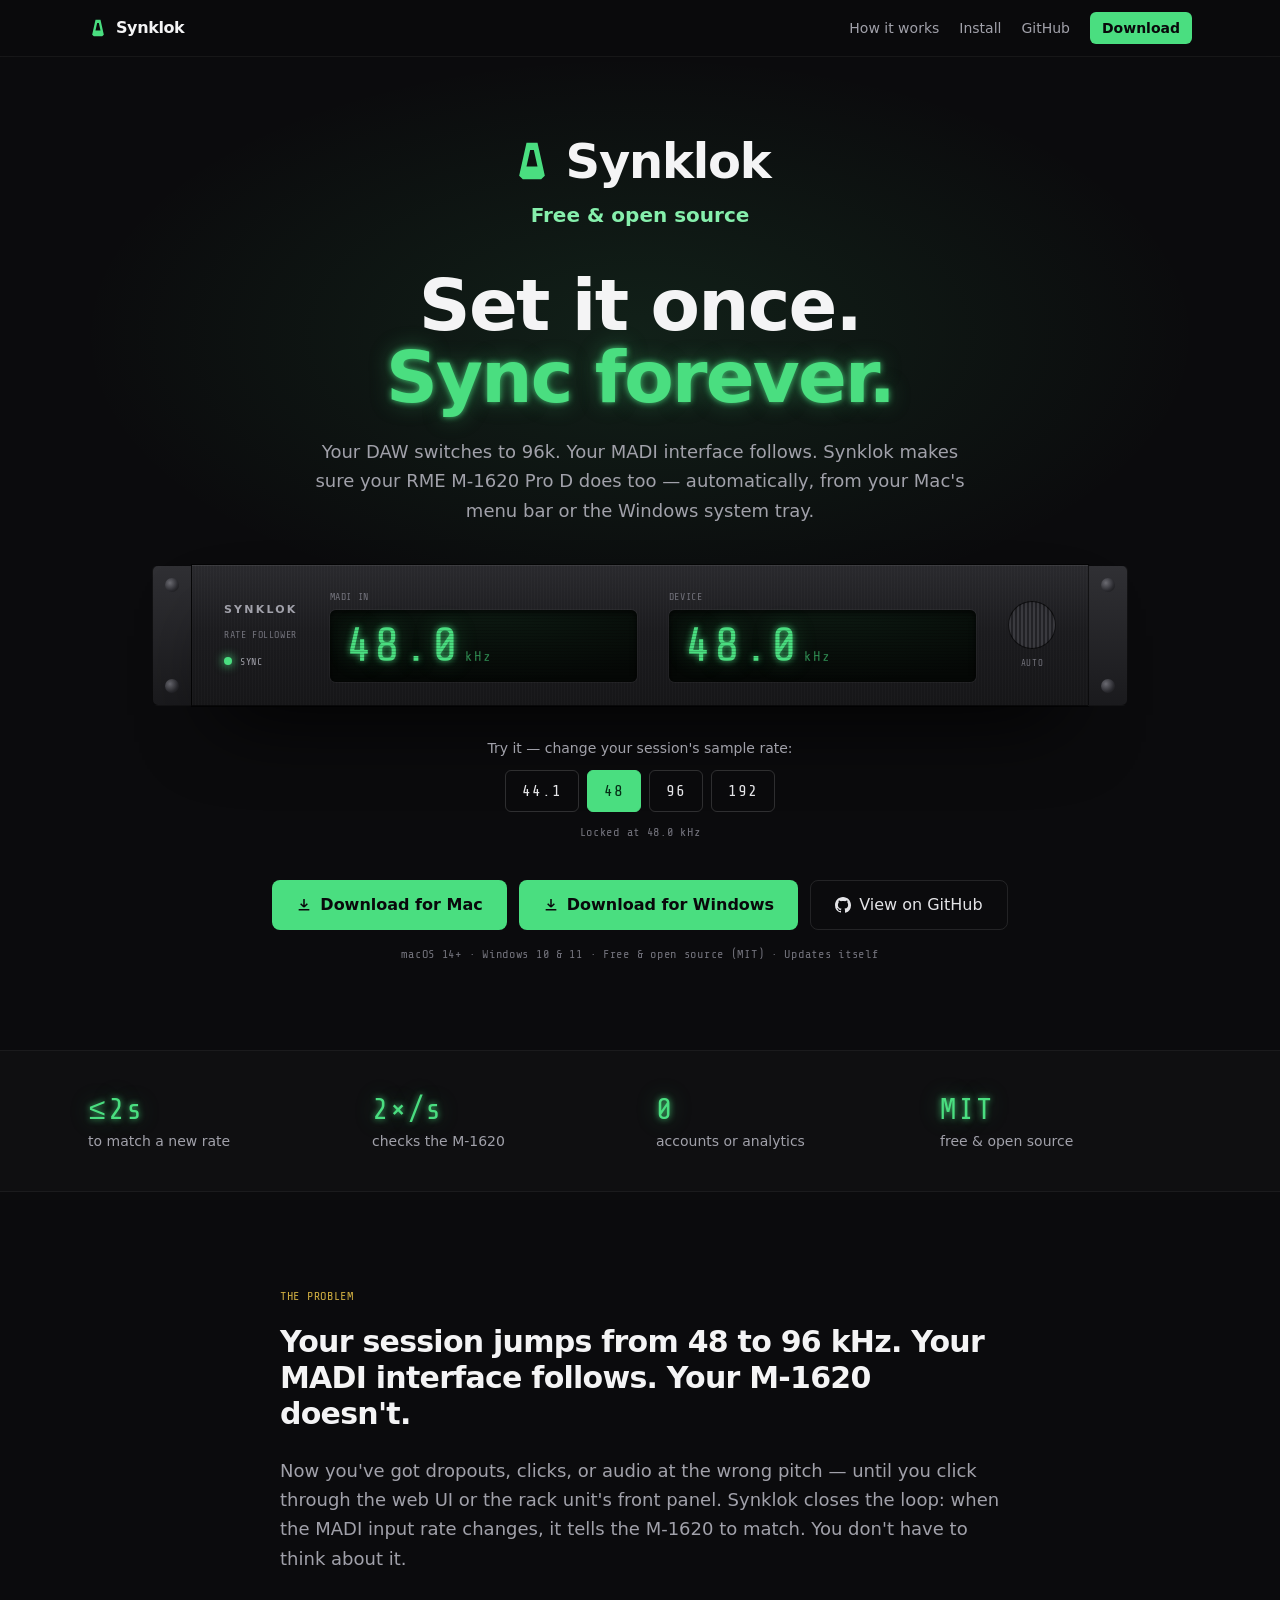
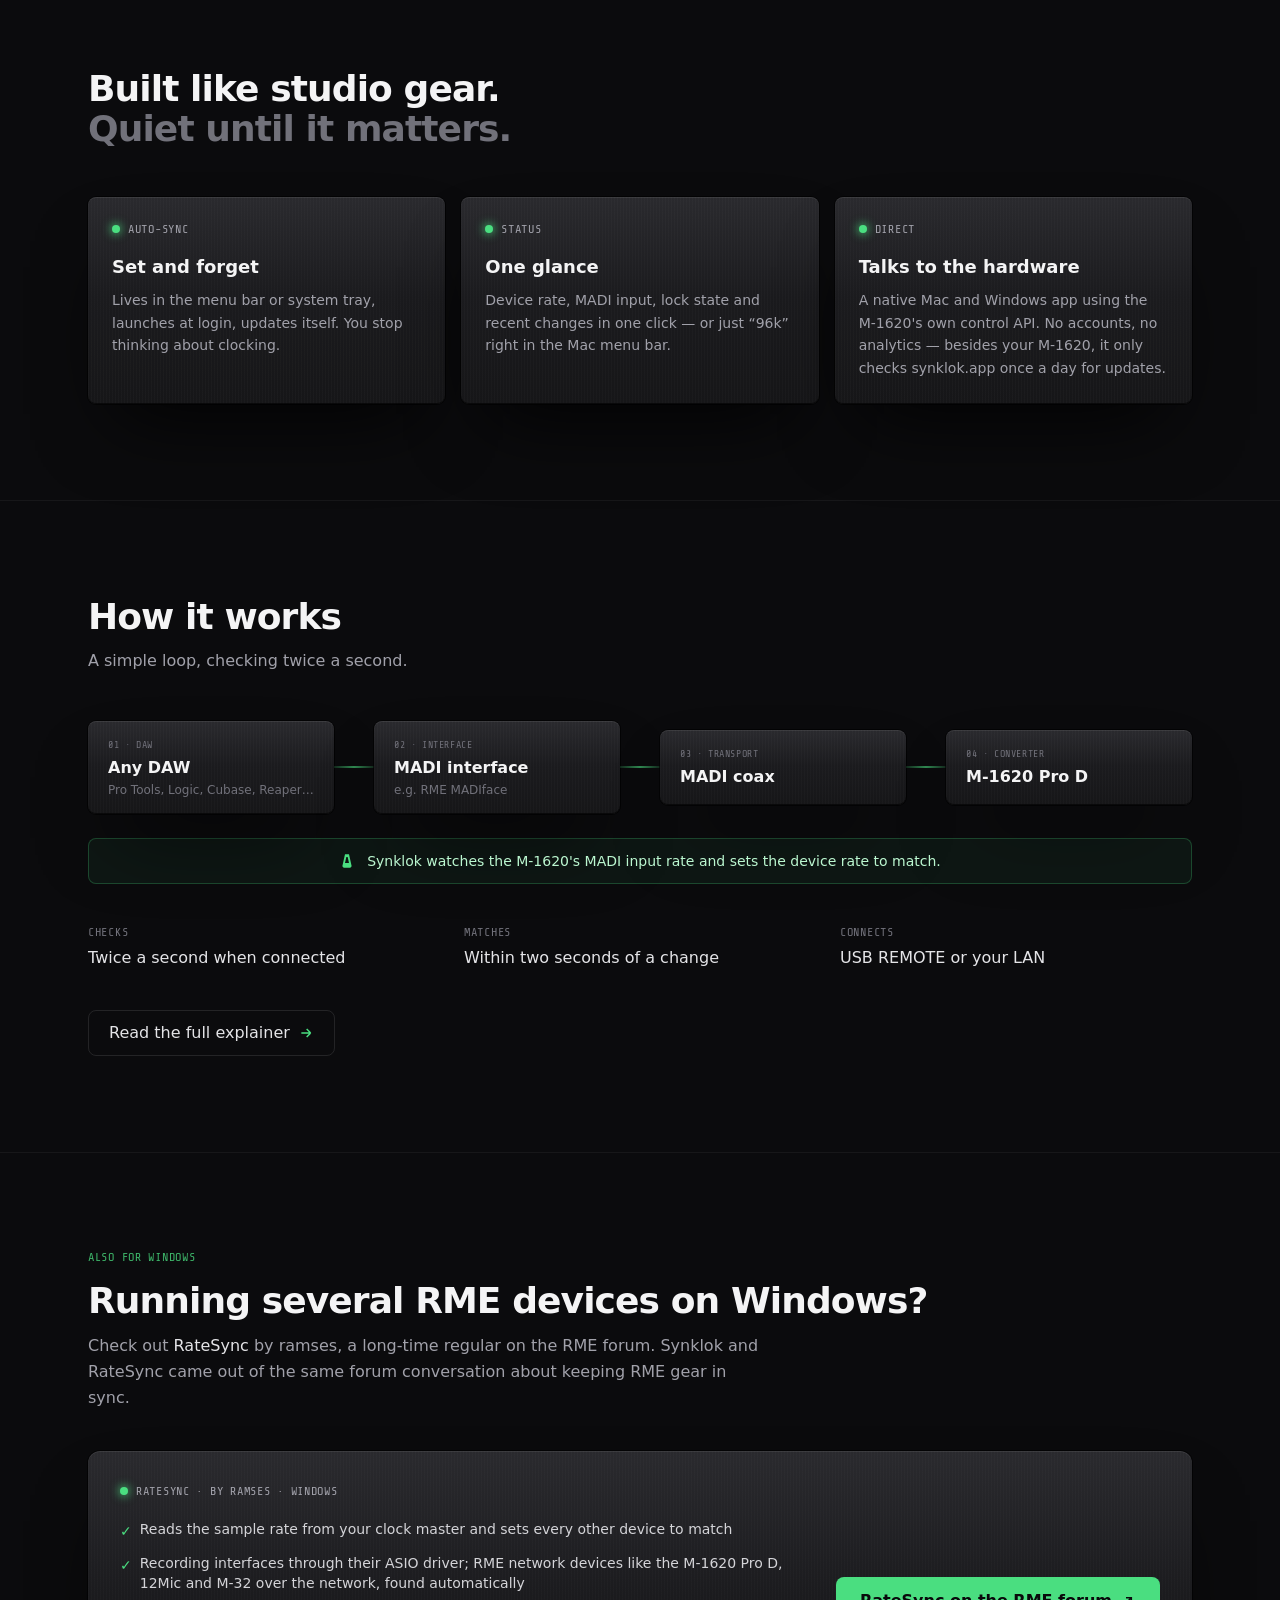
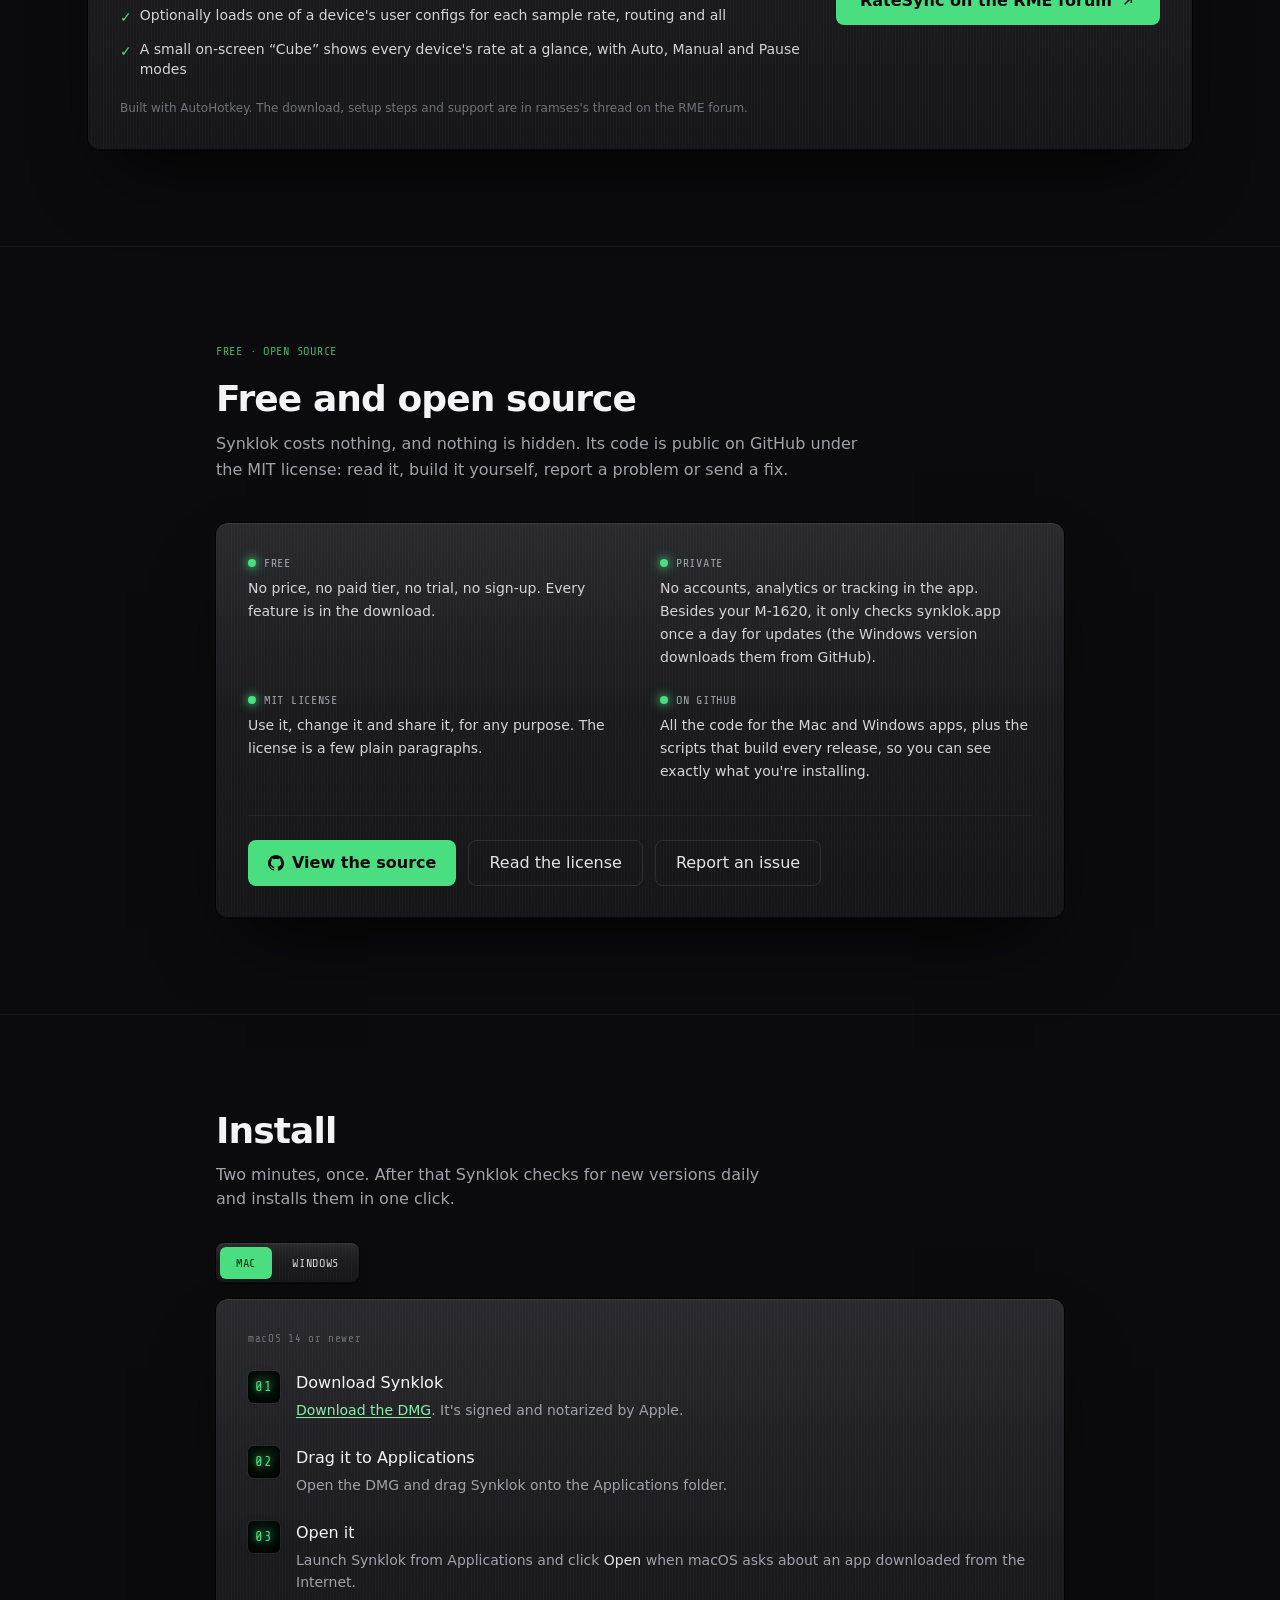
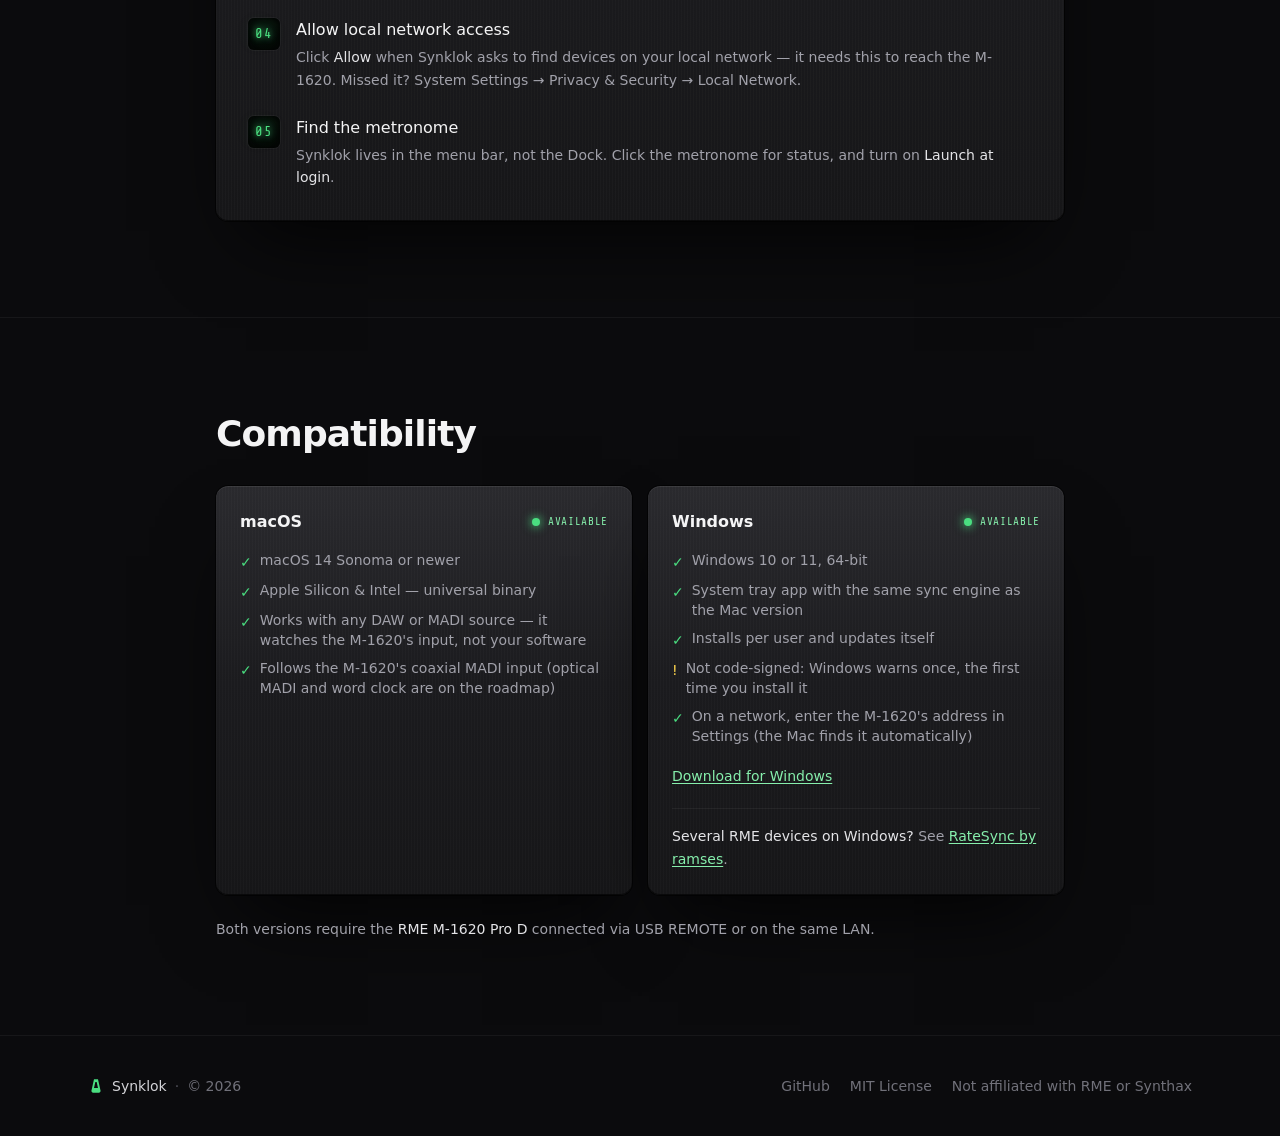
==== commit ba2f2a04: "Give RateSync its own section A full "Running several RME devices on Windows?" section after How it " ====
--- a/index.html
+++ b/index.html
@@ -225,6 +225,39 @@
     </div>
   </section>
 
+  <!-- ── RateSync (ramses) ───────────────────────────────── -->
+  <section id="ratesync" class="border-t border-white/5">
+    <div class="max-w-6xl mx-auto px-6 py-24">
+      <p class="led text-xs text-green-400/80 tracking-[0.25em] mb-4">ALSO FOR WINDOWS</p>
+      <h2 class="text-3xl sm:text-4xl font-bold tracking-tight mb-3">Running several RME devices on Windows?</h2>
+      <p class="text-zinc-400 mb-10 max-w-2xl leading-relaxed">
+        Check out <span class="text-zinc-200">RateSync</span> by ramses, a long-time regular on the RME forum.
+        Synklok and RateSync came out of the same forum conversation about keeping RME gear in sync.
+      </p>
+
+      <div class="panel rounded-xl p-6 sm:p-8 grid md:grid-cols-[1fr_auto] gap-8 items-center">
+        <div>
+          <div class="flex items-center gap-2 mb-5">
+            <span class="dot dot-on"></span>
+            <span class="led text-xs text-zinc-400 tracking-widest">RATESYNC · BY RAMSES · WINDOWS</span>
+          </div>
+          <ul class="space-y-3 text-sm text-zinc-300">
+            <li class="flex items-start gap-2"><span class="text-green-400 mt-0.5">✓</span><span>Reads the sample rate from your clock master and sets every other device to match</span></li>
+            <li class="flex items-start gap-2"><span class="text-green-400 mt-0.5">✓</span><span>Recording interfaces through their ASIO driver; RME network devices like the <span class="whitespace-nowrap">M-1620 Pro D</span>, 12Mic and M-32 over the network, found automatically</span></li>
+            <li class="flex items-start gap-2"><span class="text-green-400 mt-0.5">✓</span><span>Optionally loads one of a device's user configs for each sample rate, routing and all</span></li>
+            <li class="flex items-start gap-2"><span class="text-green-400 mt-0.5">✓</span><span>A small on-screen “Cube” shows every device's rate at a glance, with Auto, Manual and Pause modes</span></li>
+          </ul>
+          <p class="mt-5 text-xs text-zinc-500 leading-relaxed">Built with AutoHotkey. The download, setup steps and support are in ramses's thread on the RME forum.</p>
+        </div>
+        <a href="https://forum.rme-audio.de/viewtopic.php?id=43678" target="_blank" rel="noopener"
+           class="inline-flex items-center justify-center gap-2 bg-green-400 hover:bg-green-300 text-zinc-950 font-semibold px-6 py-3 rounded-lg transition whitespace-nowrap">
+          RateSync on the RME forum
+          <svg viewBox="0 0 24 24" fill="none" stroke="currentColor" stroke-width="2.25" class="w-4 h-4"><path d="M7 17L17 7M9 7h8v8"/></svg>
+        </a>
+      </div>
+    </div>
+  </section>
+
   <!-- ── Open source ─────────────────────────────────────── -->
   <section id="open-source" class="border-t border-white/5">
     <div class="max-w-4xl mx-auto px-6 py-24">
@@ -330,7 +363,7 @@
   </section>
 
   <!-- ── Compatibility ───────────────────────────────────── -->
-  <section class="border-t border-white/5">
+  <section id="compatibility" class="border-t border-white/5">
     <div class="max-w-4xl mx-auto px-6 py-24">
       <h2 class="text-3xl sm:text-4xl font-bold tracking-tight mb-8">Compatibility</h2>
       <div class="grid sm:grid-cols-2 gap-4">
@@ -360,9 +393,8 @@
           </ul>
           <a href="/download-windows" class="mt-5 inline-flex items-center gap-2 text-sm text-green-300 hover:text-green-200 underline underline-offset-2">Download for Windows</a>
           <div class="mt-5 pt-4 border-t border-white/5 text-sm text-zinc-400 leading-relaxed">
-            <span class="text-zinc-200">Running several RME devices on Windows?</span>
-            Check out <a href="https://forum.rme-audio.de/viewtopic.php?id=43678" target="_blank" rel="noopener" class="text-green-300 hover:text-green-200 underline underline-offset-2">RateSync by ramses</a>:
-            it reads your clock master and sets your recording interfaces and RME network devices to match.
+            <span class="text-zinc-200">Several RME devices on Windows?</span>
+            See <a href="#ratesync" class="text-green-300 hover:text-green-200 underline underline-offset-2">RateSync by ramses</a>.
           </div>
         </div>
       </div>
--- a/styles.css
+++ b/styles.css
@@ -1 +1 @@
-*,:after,:before{--tw-border-spacing-x:0;--tw-border-spacing-y:0;--tw-translate-x:0;--tw-translate-y:0;--tw-rotate:0;--tw-skew-x:0;--tw-skew-y:0;--tw-scale-x:1;--tw-scale-y:1;--tw-pan-x: ;--tw-pan-y: ;--tw-pinch-zoom: ;--tw-scroll-snap-strictness:proximity;--tw-gradient-from-position: ;--tw-gradient-via-position: ;--tw-gradient-to-position: ;--tw-ordinal: ;--tw-slashed-zero: ;--tw-numeric-figure: ;--tw-numeric-spacing: ;--tw-numeric-fraction: ;--tw-ring-inset: ;--tw-ring-offset-width:0px;--tw-ring-offset-color:#fff;--tw-ring-color:rgba(59,130,246,.5);--tw-ring-offset-shadow:0 0 #0000;--tw-ring-shadow:0 0 #0000;--tw-shadow:0 0 #0000;--tw-shadow-colored:0 0 #0000;--tw-blur: ;--tw-brightness: ;--tw-contrast: ;--tw-grayscale: ;--tw-hue-rotate: ;--tw-invert: ;--tw-saturate: ;--tw-sepia: ;--tw-drop-shadow: ;--tw-backdrop-blur: ;--tw-backdrop-brightness: ;--tw-backdrop-contrast: ;--tw-backdrop-grayscale: ;--tw-backdrop-hue-rotate: ;--tw-backdrop-invert: ;--tw-backdrop-opacity: ;--tw-backdrop-saturate: ;--tw-backdrop-sepia: ;--tw-contain-size: ;--tw-contain-layout: ;--tw-contain-paint: ;--tw-contain-style: }::backdrop{--tw-border-spacing-x:0;--tw-border-spacing-y:0;--tw-translate-x:0;--tw-translate-y:0;--tw-rotate:0;--tw-skew-x:0;--tw-skew-y:0;--tw-scale-x:1;--tw-scale-y:1;--tw-pan-x: ;--tw-pan-y: ;--tw-pinch-zoom: ;--tw-scroll-snap-strictness:proximity;--tw-gradient-from-position: ;--tw-gradient-via-position: ;--tw-gradient-to-position: ;--tw-ordinal: ;--tw-slashed-zero: ;--tw-numeric-figure: ;--tw-numeric-spacing: ;--tw-numeric-fraction: ;--tw-ring-inset: ;--tw-ring-offset-width:0px;--tw-ring-offset-color:#fff;--tw-ring-color:rgba(59,130,246,.5);--tw-ring-offset-shadow:0 0 #0000;--tw-ring-shadow:0 0 #0000;--tw-shadow:0 0 #0000;--tw-shadow-colored:0 0 #0000;--tw-blur: ;--tw-brightness: ;--tw-contrast: ;--tw-grayscale: ;--tw-hue-rotate: ;--tw-invert: ;--tw-saturate: ;--tw-sepia: ;--tw-drop-shadow: ;--tw-backdrop-blur: ;--tw-backdrop-brightness: ;--tw-backdrop-contrast: ;--tw-backdrop-grayscale: ;--tw-backdrop-hue-rotate: ;--tw-backdrop-invert: ;--tw-backdrop-opacity: ;--tw-backdrop-saturate: ;--tw-backdrop-sepia: ;--tw-contain-size: ;--tw-contain-layout: ;--tw-contain-paint: ;--tw-contain-style: }/*! tailwindcss v3.4.19 | MIT License | https://tailwindcss.com*/*,:after,:before{box-sizing:border-box;border:0 solid #e5e7eb}:after,:before{--tw-content:""}:host,html{line-height:1.5;-webkit-text-size-adjust:100%;-moz-tab-size:4;-o-tab-size:4;tab-size:4;font-family:system-ui,-apple-system,BlinkMacSystemFont,Segoe UI,sans-serif;font-feature-settings:normal;font-variation-settings:normal;-webkit-tap-highlight-color:transparent}body{margin:0;line-height:inherit}hr{height:0;color:inherit;border-top-width:1px}abbr:where([title]){-webkit-text-decoration:underline dotted;text-decoration:underline dotted}h1,h2,h3,h4,h5,h6{font-size:inherit;font-weight:inherit}a{color:inherit;text-decoration:inherit}b,strong{font-weight:bolder}code,kbd,pre,samp{font-family:ui-monospace,SFMono-Regular,Menlo,monospace;font-feature-settings:normal;font-variation-settings:normal;font-size:1em}small{font-size:80%}sub,sup{font-size:75%;line-height:0;position:relative;vertical-align:baseline}sub{bottom:-.25em}sup{top:-.5em}table{text-indent:0;border-color:inherit;border-collapse:collapse}button,input,optgroup,select,textarea{font-family:inherit;font-feature-settings:inherit;font-variation-settings:inherit;font-size:100%;font-weight:inherit;line-height:inherit;letter-spacing:inherit;color:inherit;margin:0;padding:0}button,select{text-transform:none}button,input:where([type=button]),input:where([type=reset]),input:where([type=submit]){-webkit-appearance:button;background-color:transparent;background-image:none}:-moz-focusring{outline:auto}:-moz-ui-invalid{box-shadow:none}progress{vertical-align:baseline}::-webkit-inner-spin-button,::-webkit-outer-spin-button{height:auto}[type=search]{-webkit-appearance:textfield;outline-offset:-2px}::-webkit-search-decoration{-webkit-appearance:none}::-webkit-file-upload-button{-webkit-appearance:button;font:inherit}summary{display:list-item}blockquote,dd,dl,figure,h1,h2,h3,h4,h5,h6,hr,p,pre{margin:0}fieldset{margin:0}fieldset,legend{padding:0}menu,ol,ul{list-style:none;margin:0;padding:0}dialog{padding:0}textarea{resize:vertical}input::-moz-placeholder,textarea::-moz-placeholder{opacity:1;color:#9ca3af}input::placeholder,textarea::placeholder{opacity:1;color:#9ca3af}[role=button],button{cursor:pointer}:disabled{cursor:default}audio,canvas,embed,iframe,img,object,svg,video{display:block;vertical-align:middle}img,video{max-width:100%;height:auto}[hidden]:where(:not([hidden=until-found])){display:none}.pointer-events-none{pointer-events:none}.absolute{position:absolute}.relative{position:relative}.sticky{position:sticky}.inset-0{inset:0}.top-0{top:0}.z-50{z-index:50}.col-span-2{grid-column:span 2/span 2}.mx-auto{margin-left:auto;margin-right:auto}.mb-1\.5{margin-bottom:.375rem}.mb-10{margin-bottom:2.5rem}.mb-12{margin-bottom:3rem}.mb-2{margin-bottom:.5rem}.mb-3{margin-bottom:.75rem}.mb-4{margin-bottom:1rem}.mb-5{margin-bottom:1.25rem}.mb-6{margin-bottom:1.5rem}.mb-8{margin-bottom:2rem}.ml-1{margin-left:.25rem}.ml-auto{margin-left:auto}.mt-0\.5{margin-top:.125rem}.mt-1{margin-top:.25rem}.mt-1\.5{margin-top:.375rem}.mt-10{margin-top:2.5rem}.mt-12{margin-top:3rem}.mt-16{margin-top:4rem}.mt-2{margin-top:.5rem}.mt-3{margin-top:.75rem}.mt-4{margin-top:1rem}.mt-5{margin-top:1.25rem}.mt-6{margin-top:1.5rem}.mt-8{margin-top:2rem}.inline-block{display:inline-block}.flex{display:flex}.inline-flex{display:inline-flex}.grid{display:grid}.hidden{display:none}.h-12{height:3rem}.h-14{height:3.5rem}.h-3\.5{height:.875rem}.h-4{height:1rem}.h-5{height:1.25rem}.h-6{height:1.5rem}.h-8{height:2rem}.h-9{height:2.25rem}.w-0\.5{width:.125rem}.w-10{width:2.5rem}.w-12{width:3rem}.w-3\.5{width:.875rem}.w-4{width:1rem}.w-5{width:1.25rem}.w-8{width:2rem}.w-9{width:2.25rem}.max-w-2xl{max-width:42rem}.max-w-3xl{max-width:48rem}.max-w-4xl{max-width:56rem}.max-w-5xl{max-width:64rem}.max-w-6xl{max-width:72rem}.max-w-xl{max-width:36rem}.flex-1{flex:1 1 0%}.flex-shrink-0{flex-shrink:0}.scroll-mt-14{scroll-margin-top:3.5rem}.grid-cols-2{grid-template-columns:repeat(2,minmax(0,1fr))}.flex-col{flex-direction:column}.flex-wrap{flex-wrap:wrap}.items-start{align-items:flex-start}.items-center{align-items:center}.items-stretch{align-items:stretch}.justify-center{justify-content:center}.justify-between{justify-content:space-between}.gap-1{gap:.25rem}.gap-12{gap:3rem}.gap-2{gap:.5rem}.gap-3{gap:.75rem}.gap-4{gap:1rem}.gap-5{gap:1.25rem}.gap-6{gap:1.5rem}.gap-8{gap:2rem}.gap-x-10{-moz-column-gap:2.5rem;column-gap:2.5rem}.gap-x-5{-moz-column-gap:1.25rem;column-gap:1.25rem}.gap-y-2{row-gap:.5rem}.gap-y-6{row-gap:1.5rem}.gap-y-8{row-gap:2rem}.space-y-2>:not([hidden])~:not([hidden]){--tw-space-y-reverse:0;margin-top:calc(.5rem*(1 - var(--tw-space-y-reverse)));margin-bottom:calc(.5rem*var(--tw-space-y-reverse))}.space-y-5>:not([hidden])~:not([hidden]){--tw-space-y-reverse:0;margin-top:calc(1.25rem*(1 - var(--tw-space-y-reverse)));margin-bottom:calc(1.25rem*var(--tw-space-y-reverse))}.space-y-6>:not([hidden])~:not([hidden]){--tw-space-y-reverse:0;margin-top:calc(1.5rem*(1 - var(--tw-space-y-reverse)));margin-bottom:calc(1.5rem*var(--tw-space-y-reverse))}.space-y-7>:not([hidden])~:not([hidden]){--tw-space-y-reverse:0;margin-top:calc(1.75rem*(1 - var(--tw-space-y-reverse)));margin-bottom:calc(1.75rem*var(--tw-space-y-reverse))}.overflow-hidden{overflow:hidden}.scroll-smooth{scroll-behavior:smooth}.whitespace-nowrap{white-space:nowrap}.rounded-full{border-radius:9999px}.rounded-lg{border-radius:.5rem}.rounded-md{border-radius:.375rem}.rounded-xl{border-radius:.75rem}.rounded-l-md{border-top-left-radius:.375rem;border-bottom-left-radius:.375rem}.rounded-r-md{border-top-right-radius:.375rem;border-bottom-right-radius:.375rem}.border{border-width:1px}.border-y{border-top-width:1px}.border-b,.border-y{border-bottom-width:1px}.border-l-2{border-left-width:2px}.border-t{border-top-width:1px}.border-amber-300\/50{border-color:rgba(252,211,77,.5)}.border-black\/60{border-color:rgba(0,0,0,.6)}.border-black\/70{border-color:rgba(0,0,0,.7)}.border-green-400\/25{border-color:rgba(74,222,128,.25)}.border-white\/10{border-color:hsla(0,0%,100%,.1)}.border-white\/15{border-color:hsla(0,0%,100%,.15)}.border-white\/5{border-color:hsla(0,0%,100%,.05)}.bg-\[\#0b0b0d\]\/80{background-color:rgba(11,11,13,.8)}.bg-green-400{--tw-bg-opacity:1;background-color:rgb(74 222 128/var(--tw-bg-opacity,1))}.bg-green-400\/\[0\.06\]{background-color:rgba(74,222,128,.06)}.bg-white\/\[0\.015\]{background-color:hsla(0,0%,100%,.015)}.p-1{padding:.25rem}.p-5{padding:1.25rem}.p-6{padding:1.5rem}.px-3{padding-left:.75rem;padding-right:.75rem}.px-4{padding-left:1rem;padding-right:1rem}.px-5{padding-left:1.25rem;padding-right:1.25rem}.px-6{padding-left:1.5rem;padding-right:1.5rem}.py-1\.5{padding-top:.375rem;padding-bottom:.375rem}.py-10{padding-top:2.5rem;padding-bottom:2.5rem}.py-2{padding-top:.5rem;padding-bottom:.5rem}.py-2\.5{padding-top:.625rem;padding-bottom:.625rem}.py-20{padding-top:5rem;padding-bottom:5rem}.py-24{padding-top:6rem;padding-bottom:6rem}.py-3{padding-top:.75rem;padding-bottom:.75rem}.py-4{padding-top:1rem;padding-bottom:1rem}.py-6{padding-top:1.5rem;padding-bottom:1.5rem}.pb-10{padding-bottom:2.5rem}.pb-12{padding-bottom:3rem}.pb-24{padding-bottom:6rem}.pb-6{padding-bottom:1.5rem}.pl-4{padding-left:1rem}.pt-20{padding-top:5rem}.pt-4{padding-top:1rem}.pt-6{padding-top:1.5rem}.text-center{text-align:center}.font-sans{font-family:system-ui,-apple-system,BlinkMacSystemFont,Segoe UI,sans-serif}.text-2xl{font-size:1.5rem;line-height:2rem}.text-3xl{font-size:1.875rem;line-height:2.25rem}.text-4xl{font-size:2.25rem;line-height:2.5rem}.text-5xl{font-size:3rem;line-height:1}.text-\[10px\]{font-size:10px}.text-\[11px\]{font-size:11px}.text-\[9px\]{font-size:9px}.text-lg{font-size:1.125rem;line-height:1.75rem}.text-sm{font-size:.875rem;line-height:1.25rem}.text-xl{font-size:1.25rem;line-height:1.75rem}.text-xs{font-size:.75rem;line-height:1rem}.font-bold{font-weight:700}.font-extrabold{font-weight:800}.font-medium{font-weight:500}.font-semibold{font-weight:600}.uppercase{text-transform:uppercase}.leading-\[0\.95\]{line-height:.95}.leading-relaxed{line-height:1.625}.leading-snug{line-height:1.375}.tracking-\[0\.25em\]{letter-spacing:.25em}.tracking-\[0\.2em\]{letter-spacing:.2em}.tracking-\[0\.3em\]{letter-spacing:.3em}.tracking-tight{letter-spacing:-.025em}.tracking-widest{letter-spacing:.1em}.text-amber-300{--tw-text-opacity:1;color:rgb(252 211 77/var(--tw-text-opacity,1))}.text-amber-300\/60{color:rgba(252,211,77,.6)}.text-amber-300\/80{color:rgba(252,211,77,.8)}.text-green-200{--tw-text-opacity:1;color:rgb(187 247 208/var(--tw-text-opacity,1))}.text-green-300{--tw-text-opacity:1;color:rgb(134 239 172/var(--tw-text-opacity,1))}.text-green-400{--tw-text-opacity:1;color:rgb(74 222 128/var(--tw-text-opacity,1))}.text-green-400\/60{color:rgba(74,222,128,.6)}.text-green-400\/80{color:rgba(74,222,128,.8)}.text-zinc-100{--tw-text-opacity:1;color:rgb(244 244 245/var(--tw-text-opacity,1))}.text-zinc-200{--tw-text-opacity:1;color:rgb(228 228 231/var(--tw-text-opacity,1))}.text-zinc-300{--tw-text-opacity:1;color:rgb(212 212 216/var(--tw-text-opacity,1))}.text-zinc-400{--tw-text-opacity:1;color:rgb(161 161 170/var(--tw-text-opacity,1))}.text-zinc-500{--tw-text-opacity:1;color:rgb(113 113 122/var(--tw-text-opacity,1))}.text-zinc-600{--tw-text-opacity:1;color:rgb(82 82 91/var(--tw-text-opacity,1))}.text-zinc-950{--tw-text-opacity:1;color:rgb(9 9 11/var(--tw-text-opacity,1))}.underline{text-decoration-line:underline}.underline-offset-2{text-underline-offset:2px}.underline-offset-4{text-underline-offset:4px}.antialiased{-webkit-font-smoothing:antialiased;-moz-osx-font-smoothing:grayscale}.shadow-inner{--tw-shadow:inset 0 2px 4px 0 rgba(0,0,0,.05);--tw-shadow-colored:inset 0 2px 4px 0 var(--tw-shadow-color);box-shadow:var(--tw-ring-offset-shadow,0 0 #0000),var(--tw-ring-shadow,0 0 #0000),var(--tw-shadow)}.ring-1{--tw-ring-offset-shadow:var(--tw-ring-inset) 0 0 0 var(--tw-ring-offset-width) var(--tw-ring-offset-color);--tw-ring-shadow:var(--tw-ring-inset) 0 0 0 calc(1px + var(--tw-ring-offset-width)) var(--tw-ring-color);box-shadow:var(--tw-ring-offset-shadow),var(--tw-ring-shadow),var(--tw-shadow,0 0 #0000)}.ring-green-400\/30{--tw-ring-color:rgba(74,222,128,.3)}.backdrop-blur-md{--tw-backdrop-blur:blur(12px);-webkit-backdrop-filter:var(--tw-backdrop-blur) var(--tw-backdrop-brightness) var(--tw-backdrop-contrast) var(--tw-backdrop-grayscale) var(--tw-backdrop-hue-rotate) var(--tw-backdrop-invert) var(--tw-backdrop-opacity) var(--tw-backdrop-saturate) var(--tw-backdrop-sepia);backdrop-filter:var(--tw-backdrop-blur) var(--tw-backdrop-brightness) var(--tw-backdrop-contrast) var(--tw-backdrop-grayscale) var(--tw-backdrop-hue-rotate) var(--tw-backdrop-invert) var(--tw-backdrop-opacity) var(--tw-backdrop-saturate) var(--tw-backdrop-sepia)}.transition{transition-property:color,background-color,border-color,text-decoration-color,fill,stroke,opacity,box-shadow,transform,filter,-webkit-backdrop-filter;transition-property:color,background-color,border-color,text-decoration-color,fill,stroke,opacity,box-shadow,transform,filter,backdrop-filter;transition-property:color,background-color,border-color,text-decoration-color,fill,stroke,opacity,box-shadow,transform,filter,backdrop-filter,-webkit-backdrop-filter;transition-timing-function:cubic-bezier(.4,0,.2,1);transition-duration:.15s}@font-face{font-family:Share Tech Mono;src:url(/fonts/share-tech-mono.woff2) format("woff2");font-weight:400;font-style:normal;font-display:swap}:root{--led:#4ade80;--amber:#fbbf24}body{background:#0b0b0d}.led{font-family:Share Tech Mono,ui-monospace,SFMono-Regular,Menlo,monospace;letter-spacing:.06em}.panel{background:repeating-linear-gradient(90deg,hsla(0,0%,100%,.018) 0 1px,transparent 1px 3px),linear-gradient(180deg,#2a2a2e,#1b1b1e 48%,#161618);box-shadow:inset 0 1px 0 hsla(0,0%,100%,.08),inset 0 -1px 0 rgba(0,0,0,.6),0 40px 80px -30px rgba(0,0,0,.9),0 0 0 1px rgba(0,0,0,.6)}.ear{background:linear-gradient(180deg,#303034,#1a1a1d)}.screw{background:radial-gradient(circle at 35% 35%,#6b6b72,#2b2b30 60%,#111 100%)}.knurl{background:repeating-linear-gradient(90deg,#3a3a3f 0 2px,#222226 2px 4px)}.window{background:radial-gradient(120% 140% at 50% 0,#0d1a12 0,#050806 70%);box-shadow:inset 0 2px 6px rgba(0,0,0,.8),0 0 0 1px hsla(0,0%,100%,.04)}.scanlines{position:relative}.scanlines:after{content:"";position:absolute;inset:0;pointer-events:none;border-radius:inherit;background:repeating-linear-gradient(0deg,rgba(0,0,0,.18) 0 1px,transparent 1px 3px)}.glow-green{color:var(--led);text-shadow:0 0 6px rgba(74,222,128,.85),0 0 22px rgba(74,222,128,.35)}.glow-amber{color:var(--amber);text-shadow:0 0 6px rgba(251,191,36,.85),0 0 22px rgba(251,191,36,.35)}.dot{display:inline-block;width:8px;height:8px;border-radius:9999px;flex-shrink:0}.dot-on{background:var(--led);box-shadow:0 0 8px 2px rgba(74,222,128,.6)}.dot-amber{background:var(--amber);box-shadow:0 0 8px 2px rgba(251,191,36,.6)}.dot-off{background:#1f2a22}.rate-btn[aria-pressed=true]{border-color:var(--led)}.os-tab[aria-selected=true],.rate-btn[aria-pressed=true]{background:var(--led);color:#052e16}.cable{background:linear-gradient(90deg,rgba(74,222,128,.15),rgba(74,222,128,.6),rgba(74,222,128,.15))}.hover\:border-green-400\/60:hover{border-color:rgba(74,222,128,.6)}.hover\:border-white\/25:hover{border-color:hsla(0,0%,100%,.25)}.hover\:bg-green-300:hover{--tw-bg-opacity:1;background-color:rgb(134 239 172/var(--tw-bg-opacity,1))}.hover\:text-green-200:hover{--tw-text-opacity:1;color:rgb(187 247 208/var(--tw-text-opacity,1))}.hover\:text-zinc-100:hover{--tw-text-opacity:1;color:rgb(244 244 245/var(--tw-text-opacity,1))}.hover\:text-zinc-200:hover{--tw-text-opacity:1;color:rgb(228 228 231/var(--tw-text-opacity,1))}.hover\:underline:hover{text-decoration-line:underline}@media (min-width:640px){.sm\:col-span-1{grid-column:span 1/span 1}.sm\:mt-1{margin-top:.25rem}.sm\:inline{display:inline}.sm\:flex{display:flex}.sm\:hidden{display:none}.sm\:h-11{height:2.75rem}.sm\:w-11{width:2.75rem}.sm\:grid-cols-2{grid-template-columns:repeat(2,minmax(0,1fr))}.sm\:grid-cols-3{grid-template-columns:repeat(3,minmax(0,1fr))}.sm\:grid-cols-\[auto_1fr_1fr_auto\]{grid-template-columns:auto 1fr 1fr auto}.sm\:flex-col{flex-direction:column}.sm\:items-start{align-items:flex-start}.sm\:gap-8{gap:2rem}.sm\:rounded-none{border-radius:0}.sm\:p-6{padding:1.5rem}.sm\:p-8{padding:2rem}.sm\:px-4{padding-left:1rem;padding-right:1rem}.sm\:px-6{padding-left:1.5rem;padding-right:1.5rem}.sm\:px-8{padding-left:2rem;padding-right:2rem}.sm\:text-3xl{font-size:1.875rem;line-height:2.25rem}.sm\:text-4xl{font-size:2.25rem;line-height:2.5rem}.sm\:text-5xl{font-size:3rem;line-height:1}.sm\:text-6xl{font-size:3.75rem;line-height:1}.sm\:text-7xl{font-size:4.5rem;line-height:1}.sm\:text-sm{font-size:.875rem;line-height:1.25rem}.sm\:text-xl{font-size:1.25rem;line-height:1.75rem}}@media (min-width:768px){.md\:grid-cols-3{grid-template-columns:repeat(3,minmax(0,1fr))}.md\:grid-cols-4{grid-template-columns:repeat(4,minmax(0,1fr))}}@media (min-width:1024px){.lg\:mx-0{margin-left:0;margin-right:0}.lg\:h-0\.5{height:.125rem}.lg\:w-10{width:2.5rem}.lg\:flex-1{flex:1 1 0%}.lg\:grid-cols-3{grid-template-columns:repeat(3,minmax(0,1fr))}.lg\:grid-cols-\[1\.2fr_1fr\]{grid-template-columns:1.2fr 1fr}.lg\:grid-cols-\[1\.4fr_1fr\]{grid-template-columns:1.4fr 1fr}.lg\:flex-row{flex-direction:row}.lg\:items-center{align-items:center}.lg\:gap-0{gap:0}}+*,:after,:before{--tw-border-spacing-x:0;--tw-border-spacing-y:0;--tw-translate-x:0;--tw-translate-y:0;--tw-rotate:0;--tw-skew-x:0;--tw-skew-y:0;--tw-scale-x:1;--tw-scale-y:1;--tw-pan-x: ;--tw-pan-y: ;--tw-pinch-zoom: ;--tw-scroll-snap-strictness:proximity;--tw-gradient-from-position: ;--tw-gradient-via-position: ;--tw-gradient-to-position: ;--tw-ordinal: ;--tw-slashed-zero: ;--tw-numeric-figure: ;--tw-numeric-spacing: ;--tw-numeric-fraction: ;--tw-ring-inset: ;--tw-ring-offset-width:0px;--tw-ring-offset-color:#fff;--tw-ring-color:rgba(59,130,246,.5);--tw-ring-offset-shadow:0 0 #0000;--tw-ring-shadow:0 0 #0000;--tw-shadow:0 0 #0000;--tw-shadow-colored:0 0 #0000;--tw-blur: ;--tw-brightness: ;--tw-contrast: ;--tw-grayscale: ;--tw-hue-rotate: ;--tw-invert: ;--tw-saturate: ;--tw-sepia: ;--tw-drop-shadow: ;--tw-backdrop-blur: ;--tw-backdrop-brightness: ;--tw-backdrop-contrast: ;--tw-backdrop-grayscale: ;--tw-backdrop-hue-rotate: ;--tw-backdrop-invert: ;--tw-backdrop-opacity: ;--tw-backdrop-saturate: ;--tw-backdrop-sepia: ;--tw-contain-size: ;--tw-contain-layout: ;--tw-contain-paint: ;--tw-contain-style: }::backdrop{--tw-border-spacing-x:0;--tw-border-spacing-y:0;--tw-translate-x:0;--tw-translate-y:0;--tw-rotate:0;--tw-skew-x:0;--tw-skew-y:0;--tw-scale-x:1;--tw-scale-y:1;--tw-pan-x: ;--tw-pan-y: ;--tw-pinch-zoom: ;--tw-scroll-snap-strictness:proximity;--tw-gradient-from-position: ;--tw-gradient-via-position: ;--tw-gradient-to-position: ;--tw-ordinal: ;--tw-slashed-zero: ;--tw-numeric-figure: ;--tw-numeric-spacing: ;--tw-numeric-fraction: ;--tw-ring-inset: ;--tw-ring-offset-width:0px;--tw-ring-offset-color:#fff;--tw-ring-color:rgba(59,130,246,.5);--tw-ring-offset-shadow:0 0 #0000;--tw-ring-shadow:0 0 #0000;--tw-shadow:0 0 #0000;--tw-shadow-colored:0 0 #0000;--tw-blur: ;--tw-brightness: ;--tw-contrast: ;--tw-grayscale: ;--tw-hue-rotate: ;--tw-invert: ;--tw-saturate: ;--tw-sepia: ;--tw-drop-shadow: ;--tw-backdrop-blur: ;--tw-backdrop-brightness: ;--tw-backdrop-contrast: ;--tw-backdrop-grayscale: ;--tw-backdrop-hue-rotate: ;--tw-backdrop-invert: ;--tw-backdrop-opacity: ;--tw-backdrop-saturate: ;--tw-backdrop-sepia: ;--tw-contain-size: ;--tw-contain-layout: ;--tw-contain-paint: ;--tw-contain-style: }/*! tailwindcss v3.4.19 | MIT License | https://tailwindcss.com*/*,:after,:before{box-sizing:border-box;border:0 solid #e5e7eb}:after,:before{--tw-content:""}:host,html{line-height:1.5;-webkit-text-size-adjust:100%;-moz-tab-size:4;-o-tab-size:4;tab-size:4;font-family:system-ui,-apple-system,BlinkMacSystemFont,Segoe UI,sans-serif;font-feature-settings:normal;font-variation-settings:normal;-webkit-tap-highlight-color:transparent}body{margin:0;line-height:inherit}hr{height:0;color:inherit;border-top-width:1px}abbr:where([title]){-webkit-text-decoration:underline dotted;text-decoration:underline dotted}h1,h2,h3,h4,h5,h6{font-size:inherit;font-weight:inherit}a{color:inherit;text-decoration:inherit}b,strong{font-weight:bolder}code,kbd,pre,samp{font-family:ui-monospace,SFMono-Regular,Menlo,monospace;font-feature-settings:normal;font-variation-settings:normal;font-size:1em}small{font-size:80%}sub,sup{font-size:75%;line-height:0;position:relative;vertical-align:baseline}sub{bottom:-.25em}sup{top:-.5em}table{text-indent:0;border-color:inherit;border-collapse:collapse}button,input,optgroup,select,textarea{font-family:inherit;font-feature-settings:inherit;font-variation-settings:inherit;font-size:100%;font-weight:inherit;line-height:inherit;letter-spacing:inherit;color:inherit;margin:0;padding:0}button,select{text-transform:none}button,input:where([type=button]),input:where([type=reset]),input:where([type=submit]){-webkit-appearance:button;background-color:transparent;background-image:none}:-moz-focusring{outline:auto}:-moz-ui-invalid{box-shadow:none}progress{vertical-align:baseline}::-webkit-inner-spin-button,::-webkit-outer-spin-button{height:auto}[type=search]{-webkit-appearance:textfield;outline-offset:-2px}::-webkit-search-decoration{-webkit-appearance:none}::-webkit-file-upload-button{-webkit-appearance:button;font:inherit}summary{display:list-item}blockquote,dd,dl,figure,h1,h2,h3,h4,h5,h6,hr,p,pre{margin:0}fieldset{margin:0}fieldset,legend{padding:0}menu,ol,ul{list-style:none;margin:0;padding:0}dialog{padding:0}textarea{resize:vertical}input::-moz-placeholder,textarea::-moz-placeholder{opacity:1;color:#9ca3af}input::placeholder,textarea::placeholder{opacity:1;color:#9ca3af}[role=button],button{cursor:pointer}:disabled{cursor:default}audio,canvas,embed,iframe,img,object,svg,video{display:block;vertical-align:middle}img,video{max-width:100%;height:auto}[hidden]:where(:not([hidden=until-found])){display:none}.pointer-events-none{pointer-events:none}.absolute{position:absolute}.relative{position:relative}.sticky{position:sticky}.inset-0{inset:0}.top-0{top:0}.z-50{z-index:50}.col-span-2{grid-column:span 2/span 2}.mx-auto{margin-left:auto;margin-right:auto}.mb-1\.5{margin-bottom:.375rem}.mb-10{margin-bottom:2.5rem}.mb-12{margin-bottom:3rem}.mb-2{margin-bottom:.5rem}.mb-3{margin-bottom:.75rem}.mb-4{margin-bottom:1rem}.mb-5{margin-bottom:1.25rem}.mb-6{margin-bottom:1.5rem}.mb-8{margin-bottom:2rem}.ml-1{margin-left:.25rem}.ml-auto{margin-left:auto}.mt-0\.5{margin-top:.125rem}.mt-1{margin-top:.25rem}.mt-1\.5{margin-top:.375rem}.mt-10{margin-top:2.5rem}.mt-12{margin-top:3rem}.mt-16{margin-top:4rem}.mt-2{margin-top:.5rem}.mt-3{margin-top:.75rem}.mt-4{margin-top:1rem}.mt-5{margin-top:1.25rem}.mt-6{margin-top:1.5rem}.mt-8{margin-top:2rem}.inline-block{display:inline-block}.flex{display:flex}.inline-flex{display:inline-flex}.grid{display:grid}.hidden{display:none}.h-12{height:3rem}.h-14{height:3.5rem}.h-3\.5{height:.875rem}.h-4{height:1rem}.h-5{height:1.25rem}.h-6{height:1.5rem}.h-8{height:2rem}.h-9{height:2.25rem}.w-0\.5{width:.125rem}.w-10{width:2.5rem}.w-12{width:3rem}.w-3\.5{width:.875rem}.w-4{width:1rem}.w-5{width:1.25rem}.w-8{width:2rem}.w-9{width:2.25rem}.max-w-2xl{max-width:42rem}.max-w-3xl{max-width:48rem}.max-w-4xl{max-width:56rem}.max-w-5xl{max-width:64rem}.max-w-6xl{max-width:72rem}.max-w-xl{max-width:36rem}.flex-1{flex:1 1 0%}.flex-shrink-0{flex-shrink:0}.scroll-mt-14{scroll-margin-top:3.5rem}.grid-cols-2{grid-template-columns:repeat(2,minmax(0,1fr))}.flex-col{flex-direction:column}.flex-wrap{flex-wrap:wrap}.items-start{align-items:flex-start}.items-center{align-items:center}.items-stretch{align-items:stretch}.justify-center{justify-content:center}.justify-between{justify-content:space-between}.gap-1{gap:.25rem}.gap-12{gap:3rem}.gap-2{gap:.5rem}.gap-3{gap:.75rem}.gap-4{gap:1rem}.gap-5{gap:1.25rem}.gap-6{gap:1.5rem}.gap-8{gap:2rem}.gap-x-10{-moz-column-gap:2.5rem;column-gap:2.5rem}.gap-x-5{-moz-column-gap:1.25rem;column-gap:1.25rem}.gap-y-2{row-gap:.5rem}.gap-y-6{row-gap:1.5rem}.gap-y-8{row-gap:2rem}.space-y-2>:not([hidden])~:not([hidden]){--tw-space-y-reverse:0;margin-top:calc(.5rem*(1 - var(--tw-space-y-reverse)));margin-bottom:calc(.5rem*var(--tw-space-y-reverse))}.space-y-3>:not([hidden])~:not([hidden]){--tw-space-y-reverse:0;margin-top:calc(.75rem*(1 - var(--tw-space-y-reverse)));margin-bottom:calc(.75rem*var(--tw-space-y-reverse))}.space-y-5>:not([hidden])~:not([hidden]){--tw-space-y-reverse:0;margin-top:calc(1.25rem*(1 - var(--tw-space-y-reverse)));margin-bottom:calc(1.25rem*var(--tw-space-y-reverse))}.space-y-6>:not([hidden])~:not([hidden]){--tw-space-y-reverse:0;margin-top:calc(1.5rem*(1 - var(--tw-space-y-reverse)));margin-bottom:calc(1.5rem*var(--tw-space-y-reverse))}.space-y-7>:not([hidden])~:not([hidden]){--tw-space-y-reverse:0;margin-top:calc(1.75rem*(1 - var(--tw-space-y-reverse)));margin-bottom:calc(1.75rem*var(--tw-space-y-reverse))}.overflow-hidden{overflow:hidden}.scroll-smooth{scroll-behavior:smooth}.whitespace-nowrap{white-space:nowrap}.rounded-full{border-radius:9999px}.rounded-lg{border-radius:.5rem}.rounded-md{border-radius:.375rem}.rounded-xl{border-radius:.75rem}.rounded-l-md{border-top-left-radius:.375rem;border-bottom-left-radius:.375rem}.rounded-r-md{border-top-right-radius:.375rem;border-bottom-right-radius:.375rem}.border{border-width:1px}.border-y{border-top-width:1px}.border-b,.border-y{border-bottom-width:1px}.border-l-2{border-left-width:2px}.border-t{border-top-width:1px}.border-amber-300\/50{border-color:rgba(252,211,77,.5)}.border-black\/60{border-color:rgba(0,0,0,.6)}.border-black\/70{border-color:rgba(0,0,0,.7)}.border-green-400\/25{border-color:rgba(74,222,128,.25)}.border-white\/10{border-color:hsla(0,0%,100%,.1)}.border-white\/15{border-color:hsla(0,0%,100%,.15)}.border-white\/5{border-color:hsla(0,0%,100%,.05)}.bg-\[\#0b0b0d\]\/80{background-color:rgba(11,11,13,.8)}.bg-green-400{--tw-bg-opacity:1;background-color:rgb(74 222 128/var(--tw-bg-opacity,1))}.bg-green-400\/\[0\.06\]{background-color:rgba(74,222,128,.06)}.bg-white\/\[0\.015\]{background-color:hsla(0,0%,100%,.015)}.p-1{padding:.25rem}.p-5{padding:1.25rem}.p-6{padding:1.5rem}.px-3{padding-left:.75rem;padding-right:.75rem}.px-4{padding-left:1rem;padding-right:1rem}.px-5{padding-left:1.25rem;padding-right:1.25rem}.px-6{padding-left:1.5rem;padding-right:1.5rem}.py-1\.5{padding-top:.375rem;padding-bottom:.375rem}.py-10{padding-top:2.5rem;padding-bottom:2.5rem}.py-2{padding-top:.5rem;padding-bottom:.5rem}.py-2\.5{padding-top:.625rem;padding-bottom:.625rem}.py-20{padding-top:5rem;padding-bottom:5rem}.py-24{padding-top:6rem;padding-bottom:6rem}.py-3{padding-top:.75rem;padding-bottom:.75rem}.py-4{padding-top:1rem;padding-bottom:1rem}.py-6{padding-top:1.5rem;padding-bottom:1.5rem}.pb-10{padding-bottom:2.5rem}.pb-12{padding-bottom:3rem}.pb-24{padding-bottom:6rem}.pb-6{padding-bottom:1.5rem}.pl-4{padding-left:1rem}.pt-20{padding-top:5rem}.pt-4{padding-top:1rem}.pt-6{padding-top:1.5rem}.text-center{text-align:center}.font-sans{font-family:system-ui,-apple-system,BlinkMacSystemFont,Segoe UI,sans-serif}.text-2xl{font-size:1.5rem;line-height:2rem}.text-3xl{font-size:1.875rem;line-height:2.25rem}.text-4xl{font-size:2.25rem;line-height:2.5rem}.text-5xl{font-size:3rem;line-height:1}.text-\[10px\]{font-size:10px}.text-\[11px\]{font-size:11px}.text-\[9px\]{font-size:9px}.text-lg{font-size:1.125rem;line-height:1.75rem}.text-sm{font-size:.875rem;line-height:1.25rem}.text-xl{font-size:1.25rem;line-height:1.75rem}.text-xs{font-size:.75rem;line-height:1rem}.font-bold{font-weight:700}.font-extrabold{font-weight:800}.font-medium{font-weight:500}.font-semibold{font-weight:600}.uppercase{text-transform:uppercase}.leading-\[0\.95\]{line-height:.95}.leading-relaxed{line-height:1.625}.leading-snug{line-height:1.375}.tracking-\[0\.25em\]{letter-spacing:.25em}.tracking-\[0\.2em\]{letter-spacing:.2em}.tracking-\[0\.3em\]{letter-spacing:.3em}.tracking-tight{letter-spacing:-.025em}.tracking-widest{letter-spacing:.1em}.text-amber-300{--tw-text-opacity:1;color:rgb(252 211 77/var(--tw-text-opacity,1))}.text-amber-300\/60{color:rgba(252,211,77,.6)}.text-amber-300\/80{color:rgba(252,211,77,.8)}.text-green-200{--tw-text-opacity:1;color:rgb(187 247 208/var(--tw-text-opacity,1))}.text-green-300{--tw-text-opacity:1;color:rgb(134 239 172/var(--tw-text-opacity,1))}.text-green-400{--tw-text-opacity:1;color:rgb(74 222 128/var(--tw-text-opacity,1))}.text-green-400\/60{color:rgba(74,222,128,.6)}.text-green-400\/80{color:rgba(74,222,128,.8)}.text-zinc-100{--tw-text-opacity:1;color:rgb(244 244 245/var(--tw-text-opacity,1))}.text-zinc-200{--tw-text-opacity:1;color:rgb(228 228 231/var(--tw-text-opacity,1))}.text-zinc-300{--tw-text-opacity:1;color:rgb(212 212 216/var(--tw-text-opacity,1))}.text-zinc-400{--tw-text-opacity:1;color:rgb(161 161 170/var(--tw-text-opacity,1))}.text-zinc-500{--tw-text-opacity:1;color:rgb(113 113 122/var(--tw-text-opacity,1))}.text-zinc-600{--tw-text-opacity:1;color:rgb(82 82 91/var(--tw-text-opacity,1))}.text-zinc-950{--tw-text-opacity:1;color:rgb(9 9 11/var(--tw-text-opacity,1))}.underline{text-decoration-line:underline}.underline-offset-2{text-underline-offset:2px}.underline-offset-4{text-underline-offset:4px}.antialiased{-webkit-font-smoothing:antialiased;-moz-osx-font-smoothing:grayscale}.shadow-inner{--tw-shadow:inset 0 2px 4px 0 rgba(0,0,0,.05);--tw-shadow-colored:inset 0 2px 4px 0 var(--tw-shadow-color);box-shadow:var(--tw-ring-offset-shadow,0 0 #0000),var(--tw-ring-shadow,0 0 #0000),var(--tw-shadow)}.ring-1{--tw-ring-offset-shadow:var(--tw-ring-inset) 0 0 0 var(--tw-ring-offset-width) var(--tw-ring-offset-color);--tw-ring-shadow:var(--tw-ring-inset) 0 0 0 calc(1px + var(--tw-ring-offset-width)) var(--tw-ring-color);box-shadow:var(--tw-ring-offset-shadow),var(--tw-ring-shadow),var(--tw-shadow,0 0 #0000)}.ring-green-400\/30{--tw-ring-color:rgba(74,222,128,.3)}.backdrop-blur-md{--tw-backdrop-blur:blur(12px);-webkit-backdrop-filter:var(--tw-backdrop-blur) var(--tw-backdrop-brightness) var(--tw-backdrop-contrast) var(--tw-backdrop-grayscale) var(--tw-backdrop-hue-rotate) var(--tw-backdrop-invert) var(--tw-backdrop-opacity) var(--tw-backdrop-saturate) var(--tw-backdrop-sepia);backdrop-filter:var(--tw-backdrop-blur) var(--tw-backdrop-brightness) var(--tw-backdrop-contrast) var(--tw-backdrop-grayscale) var(--tw-backdrop-hue-rotate) var(--tw-backdrop-invert) var(--tw-backdrop-opacity) var(--tw-backdrop-saturate) var(--tw-backdrop-sepia)}.transition{transition-property:color,background-color,border-color,text-decoration-color,fill,stroke,opacity,box-shadow,transform,filter,-webkit-backdrop-filter;transition-property:color,background-color,border-color,text-decoration-color,fill,stroke,opacity,box-shadow,transform,filter,backdrop-filter;transition-property:color,background-color,border-color,text-decoration-color,fill,stroke,opacity,box-shadow,transform,filter,backdrop-filter,-webkit-backdrop-filter;transition-timing-function:cubic-bezier(.4,0,.2,1);transition-duration:.15s}@font-face{font-family:Share Tech Mono;src:url(/fonts/share-tech-mono.woff2) format("woff2");font-weight:400;font-style:normal;font-display:swap}:root{--led:#4ade80;--amber:#fbbf24}body{background:#0b0b0d}.led{font-family:Share Tech Mono,ui-monospace,SFMono-Regular,Menlo,monospace;letter-spacing:.06em}.panel{background:repeating-linear-gradient(90deg,hsla(0,0%,100%,.018) 0 1px,transparent 1px 3px),linear-gradient(180deg,#2a2a2e,#1b1b1e 48%,#161618);box-shadow:inset 0 1px 0 hsla(0,0%,100%,.08),inset 0 -1px 0 rgba(0,0,0,.6),0 40px 80px -30px rgba(0,0,0,.9),0 0 0 1px rgba(0,0,0,.6)}.ear{background:linear-gradient(180deg,#303034,#1a1a1d)}.screw{background:radial-gradient(circle at 35% 35%,#6b6b72,#2b2b30 60%,#111 100%)}.knurl{background:repeating-linear-gradient(90deg,#3a3a3f 0 2px,#222226 2px 4px)}.window{background:radial-gradient(120% 140% at 50% 0,#0d1a12 0,#050806 70%);box-shadow:inset 0 2px 6px rgba(0,0,0,.8),0 0 0 1px hsla(0,0%,100%,.04)}.scanlines{position:relative}.scanlines:after{content:"";position:absolute;inset:0;pointer-events:none;border-radius:inherit;background:repeating-linear-gradient(0deg,rgba(0,0,0,.18) 0 1px,transparent 1px 3px)}.glow-green{color:var(--led);text-shadow:0 0 6px rgba(74,222,128,.85),0 0 22px rgba(74,222,128,.35)}.glow-amber{color:var(--amber);text-shadow:0 0 6px rgba(251,191,36,.85),0 0 22px rgba(251,191,36,.35)}.dot{display:inline-block;width:8px;height:8px;border-radius:9999px;flex-shrink:0}.dot-on{background:var(--led);box-shadow:0 0 8px 2px rgba(74,222,128,.6)}.dot-amber{background:var(--amber);box-shadow:0 0 8px 2px rgba(251,191,36,.6)}.dot-off{background:#1f2a22}.rate-btn[aria-pressed=true]{border-color:var(--led)}.os-tab[aria-selected=true],.rate-btn[aria-pressed=true]{background:var(--led);color:#052e16}.cable{background:linear-gradient(90deg,rgba(74,222,128,.15),rgba(74,222,128,.6),rgba(74,222,128,.15))}.hover\:border-green-400\/60:hover{border-color:rgba(74,222,128,.6)}.hover\:border-white\/25:hover{border-color:hsla(0,0%,100%,.25)}.hover\:bg-green-300:hover{--tw-bg-opacity:1;background-color:rgb(134 239 172/var(--tw-bg-opacity,1))}.hover\:text-green-200:hover{--tw-text-opacity:1;color:rgb(187 247 208/var(--tw-text-opacity,1))}.hover\:text-zinc-100:hover{--tw-text-opacity:1;color:rgb(244 244 245/var(--tw-text-opacity,1))}.hover\:text-zinc-200:hover{--tw-text-opacity:1;color:rgb(228 228 231/var(--tw-text-opacity,1))}.hover\:underline:hover{text-decoration-line:underline}@media (min-width:640px){.sm\:col-span-1{grid-column:span 1/span 1}.sm\:mt-1{margin-top:.25rem}.sm\:inline{display:inline}.sm\:flex{display:flex}.sm\:hidden{display:none}.sm\:h-11{height:2.75rem}.sm\:w-11{width:2.75rem}.sm\:grid-cols-2{grid-template-columns:repeat(2,minmax(0,1fr))}.sm\:grid-cols-3{grid-template-columns:repeat(3,minmax(0,1fr))}.sm\:grid-cols-\[auto_1fr_1fr_auto\]{grid-template-columns:auto 1fr 1fr auto}.sm\:flex-col{flex-direction:column}.sm\:items-start{align-items:flex-start}.sm\:gap-8{gap:2rem}.sm\:rounded-none{border-radius:0}.sm\:p-6{padding:1.5rem}.sm\:p-8{padding:2rem}.sm\:px-4{padding-left:1rem;padding-right:1rem}.sm\:px-6{padding-left:1.5rem;padding-right:1.5rem}.sm\:px-8{padding-left:2rem;padding-right:2rem}.sm\:text-3xl{font-size:1.875rem;line-height:2.25rem}.sm\:text-4xl{font-size:2.25rem;line-height:2.5rem}.sm\:text-5xl{font-size:3rem;line-height:1}.sm\:text-6xl{font-size:3.75rem;line-height:1}.sm\:text-7xl{font-size:4.5rem;line-height:1}.sm\:text-sm{font-size:.875rem;line-height:1.25rem}.sm\:text-xl{font-size:1.25rem;line-height:1.75rem}}@media (min-width:768px){.md\:grid-cols-3{grid-template-columns:repeat(3,minmax(0,1fr))}.md\:grid-cols-4{grid-template-columns:repeat(4,minmax(0,1fr))}.md\:grid-cols-\[1fr_auto\]{grid-template-columns:1fr auto}}@media (min-width:1024px){.lg\:mx-0{margin-left:0;margin-right:0}.lg\:h-0\.5{height:.125rem}.lg\:w-10{width:2.5rem}.lg\:flex-1{flex:1 1 0%}.lg\:grid-cols-3{grid-template-columns:repeat(3,minmax(0,1fr))}.lg\:grid-cols-\[1\.2fr_1fr\]{grid-template-columns:1.2fr 1fr}.lg\:grid-cols-\[1\.4fr_1fr\]{grid-template-columns:1.4fr 1fr}.lg\:flex-row{flex-direction:row}.lg\:items-center{align-items:center}.lg\:gap-0{gap:0}}
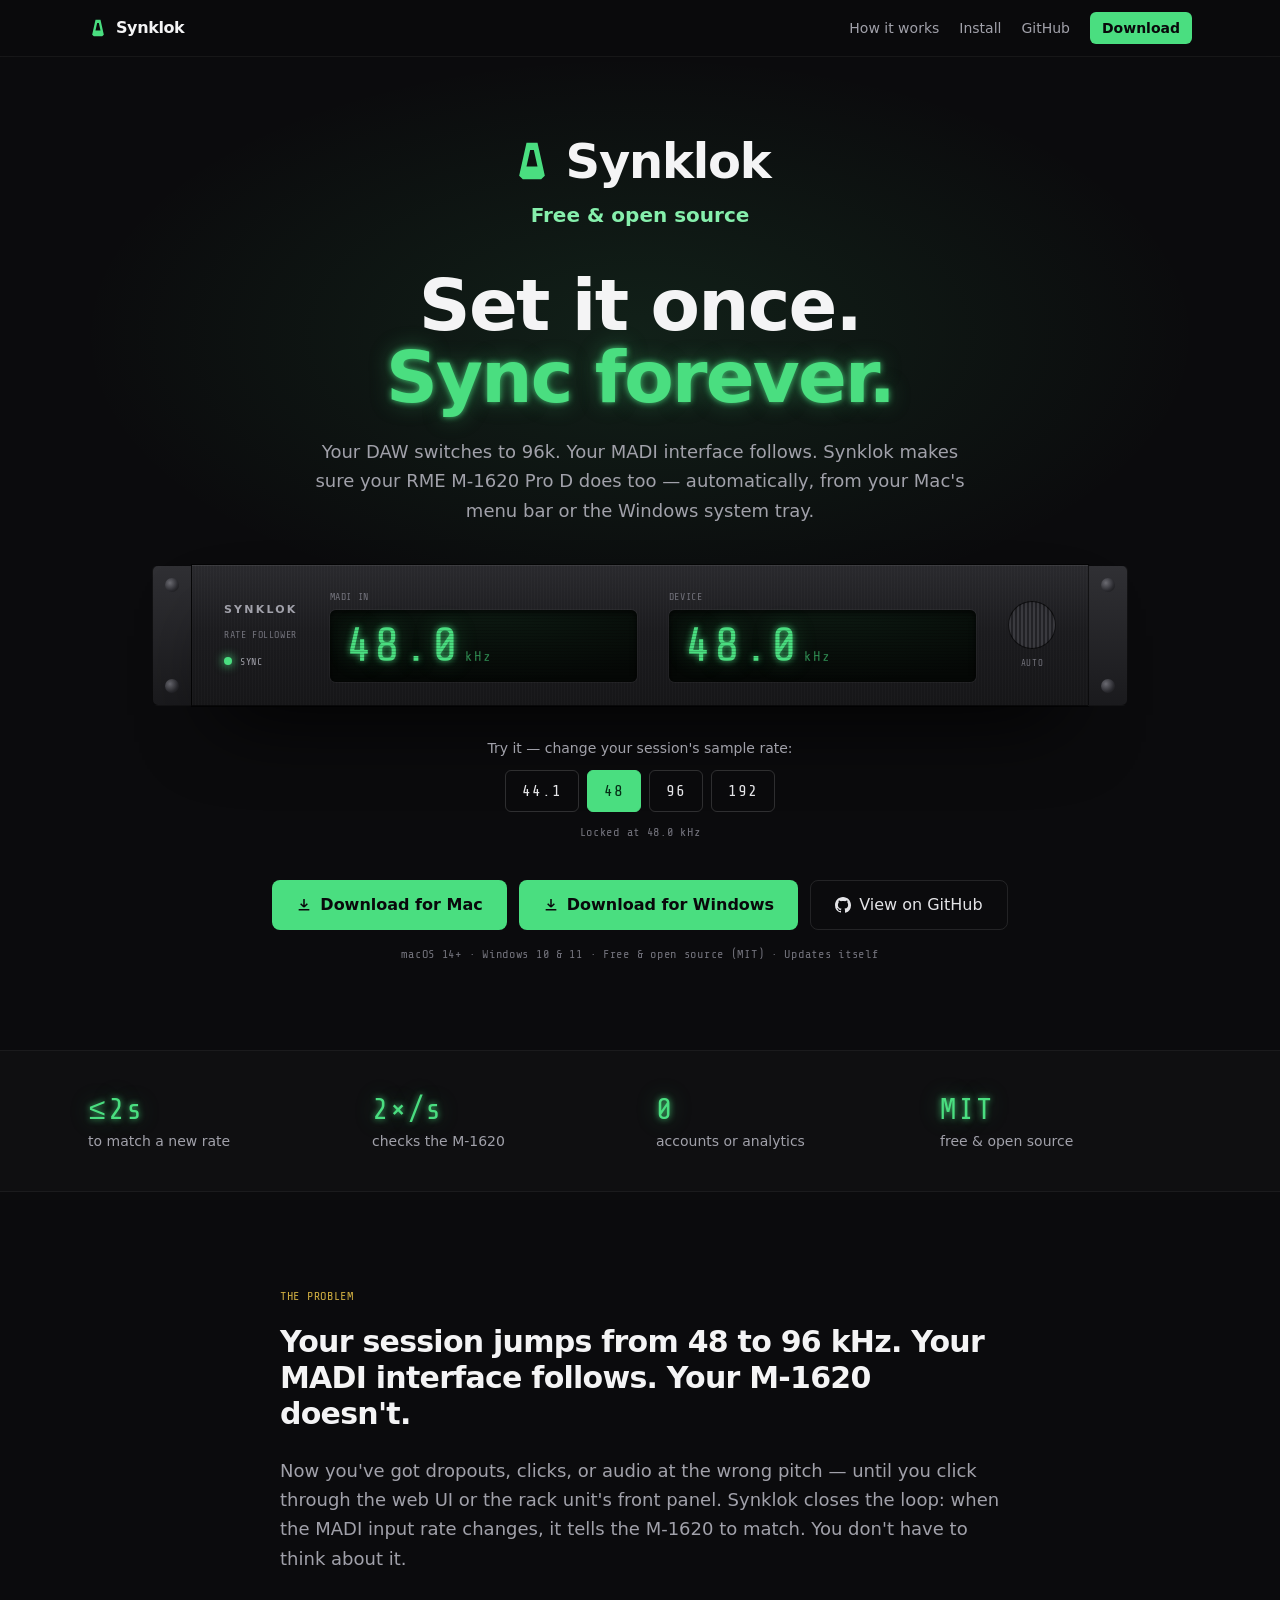
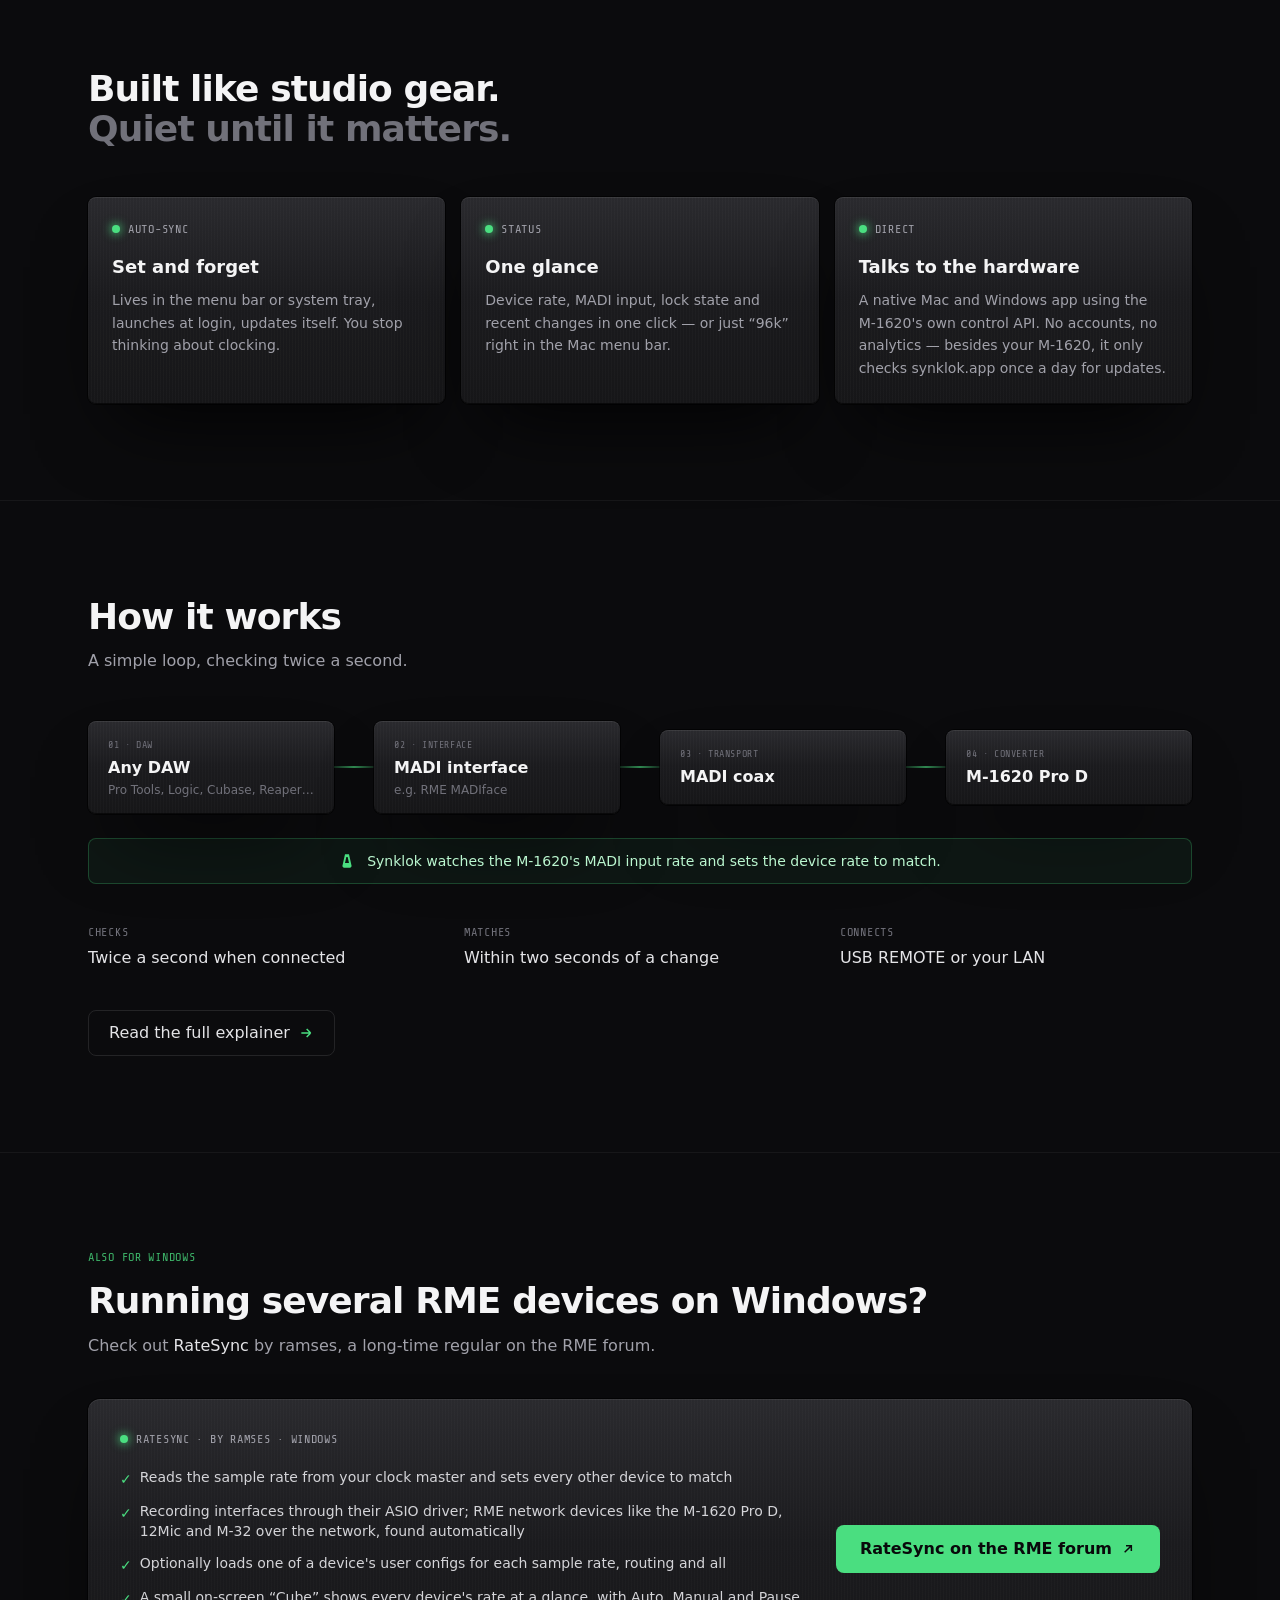
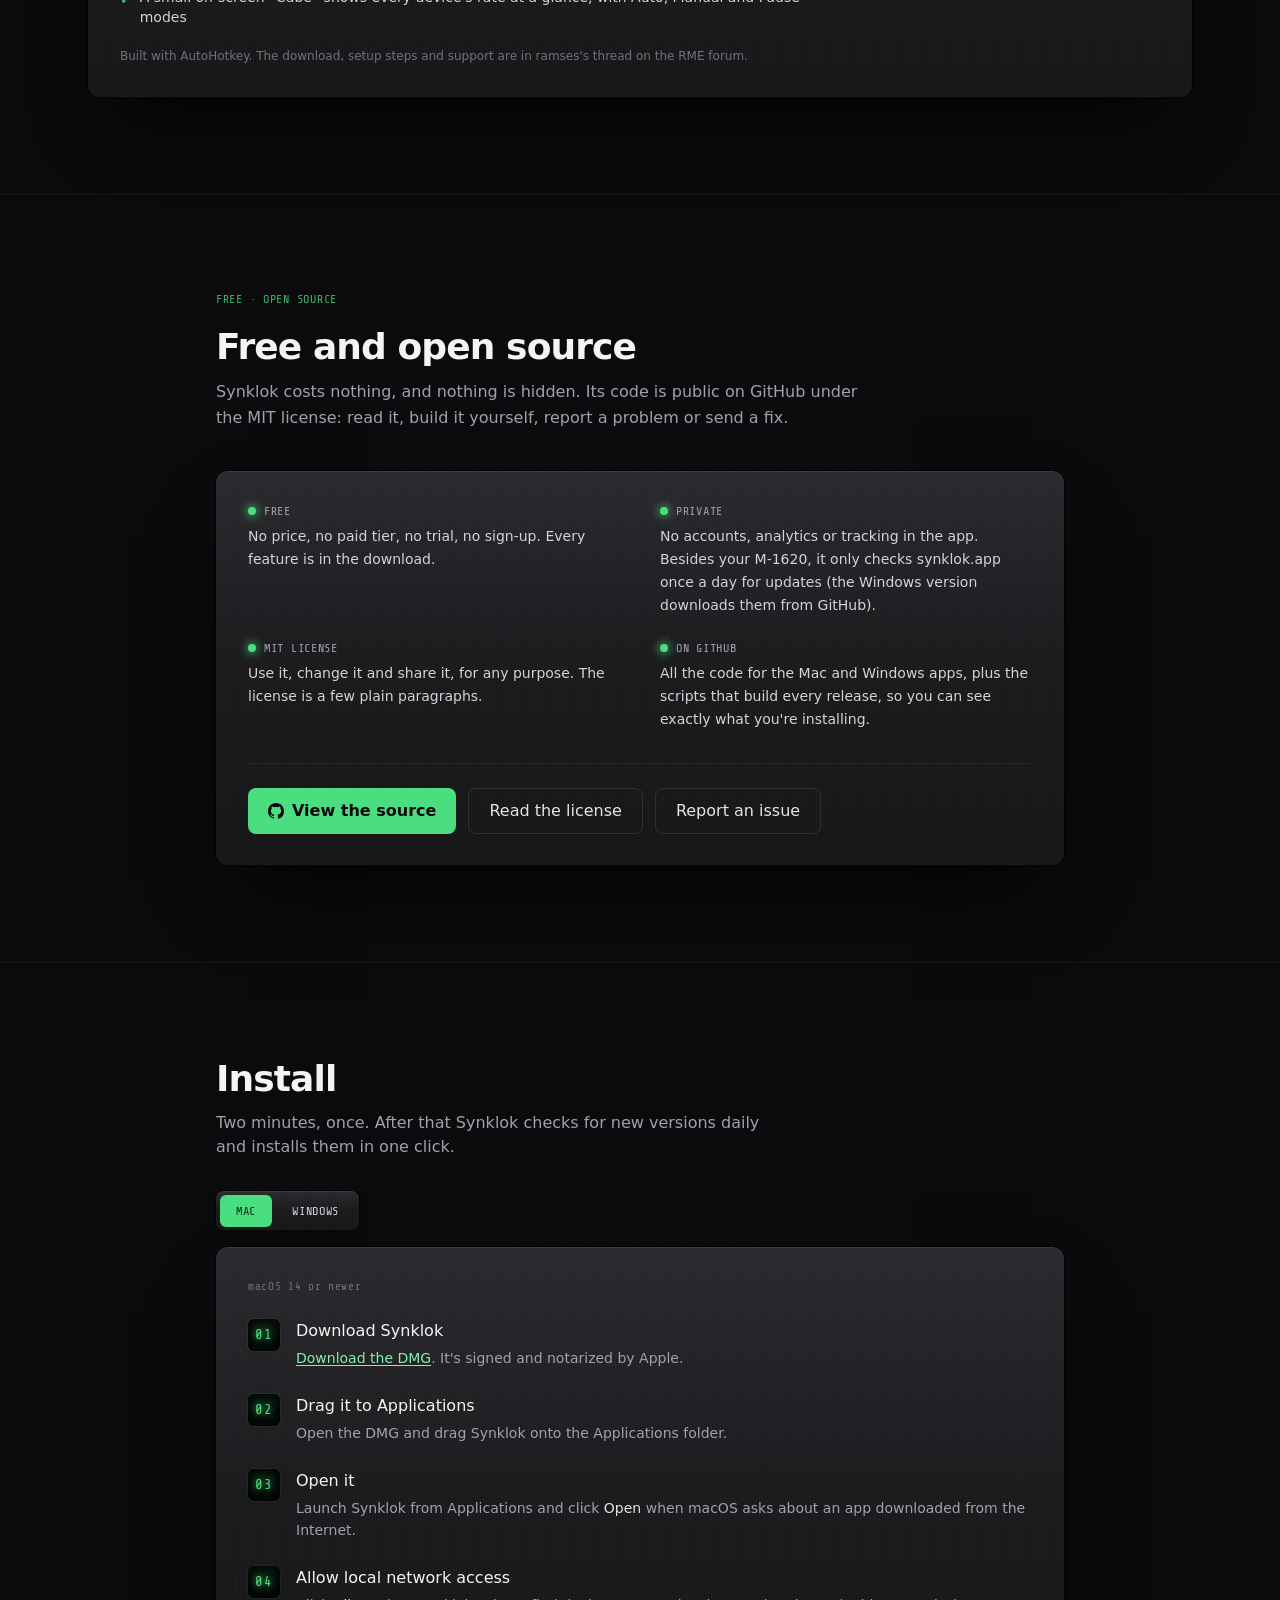
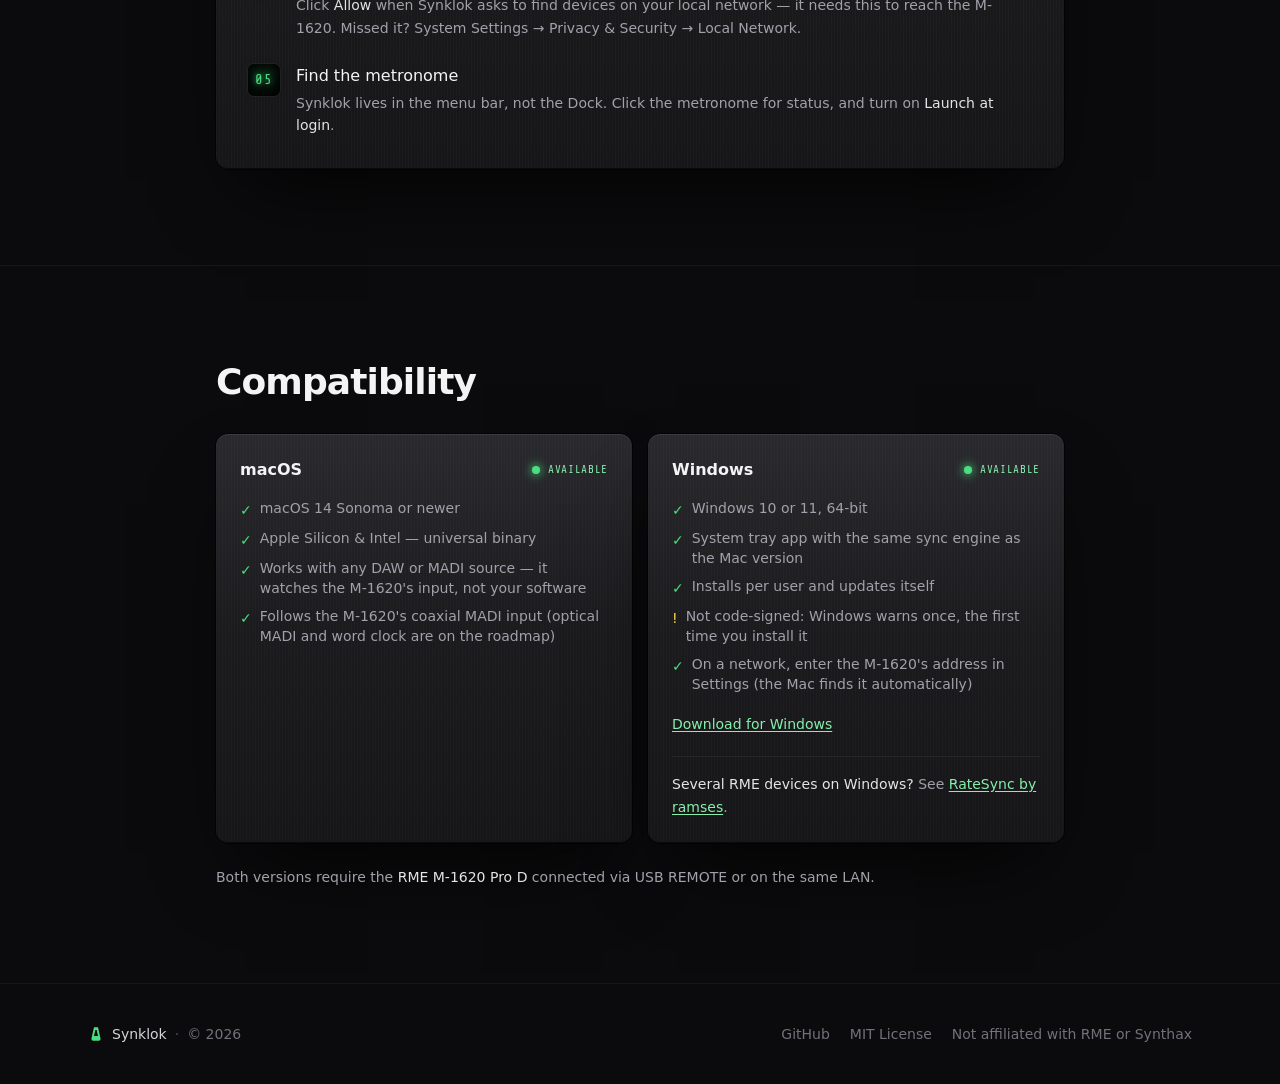
==== commit 5f32530e: "Shorten the RateSync intro Co-Authored-By: Claude Opus 5.5 <noreply@anthropic.com>" ====
--- a/index.html
+++ b/index.html
@@ -232,7 +232,6 @@
       <h2 class="text-3xl sm:text-4xl font-bold tracking-tight mb-3">Running several RME devices on Windows?</h2>
       <p class="text-zinc-400 mb-10 max-w-2xl leading-relaxed">
         Check out <span class="text-zinc-200">RateSync</span> by ramses, a long-time regular on the RME forum.
-        Synklok and RateSync came out of the same forum conversation about keeping RME gear in sync.
       </p>
 
       <div class="panel rounded-xl p-6 sm:p-8 grid md:grid-cols-[1fr_auto] gap-8 items-center">
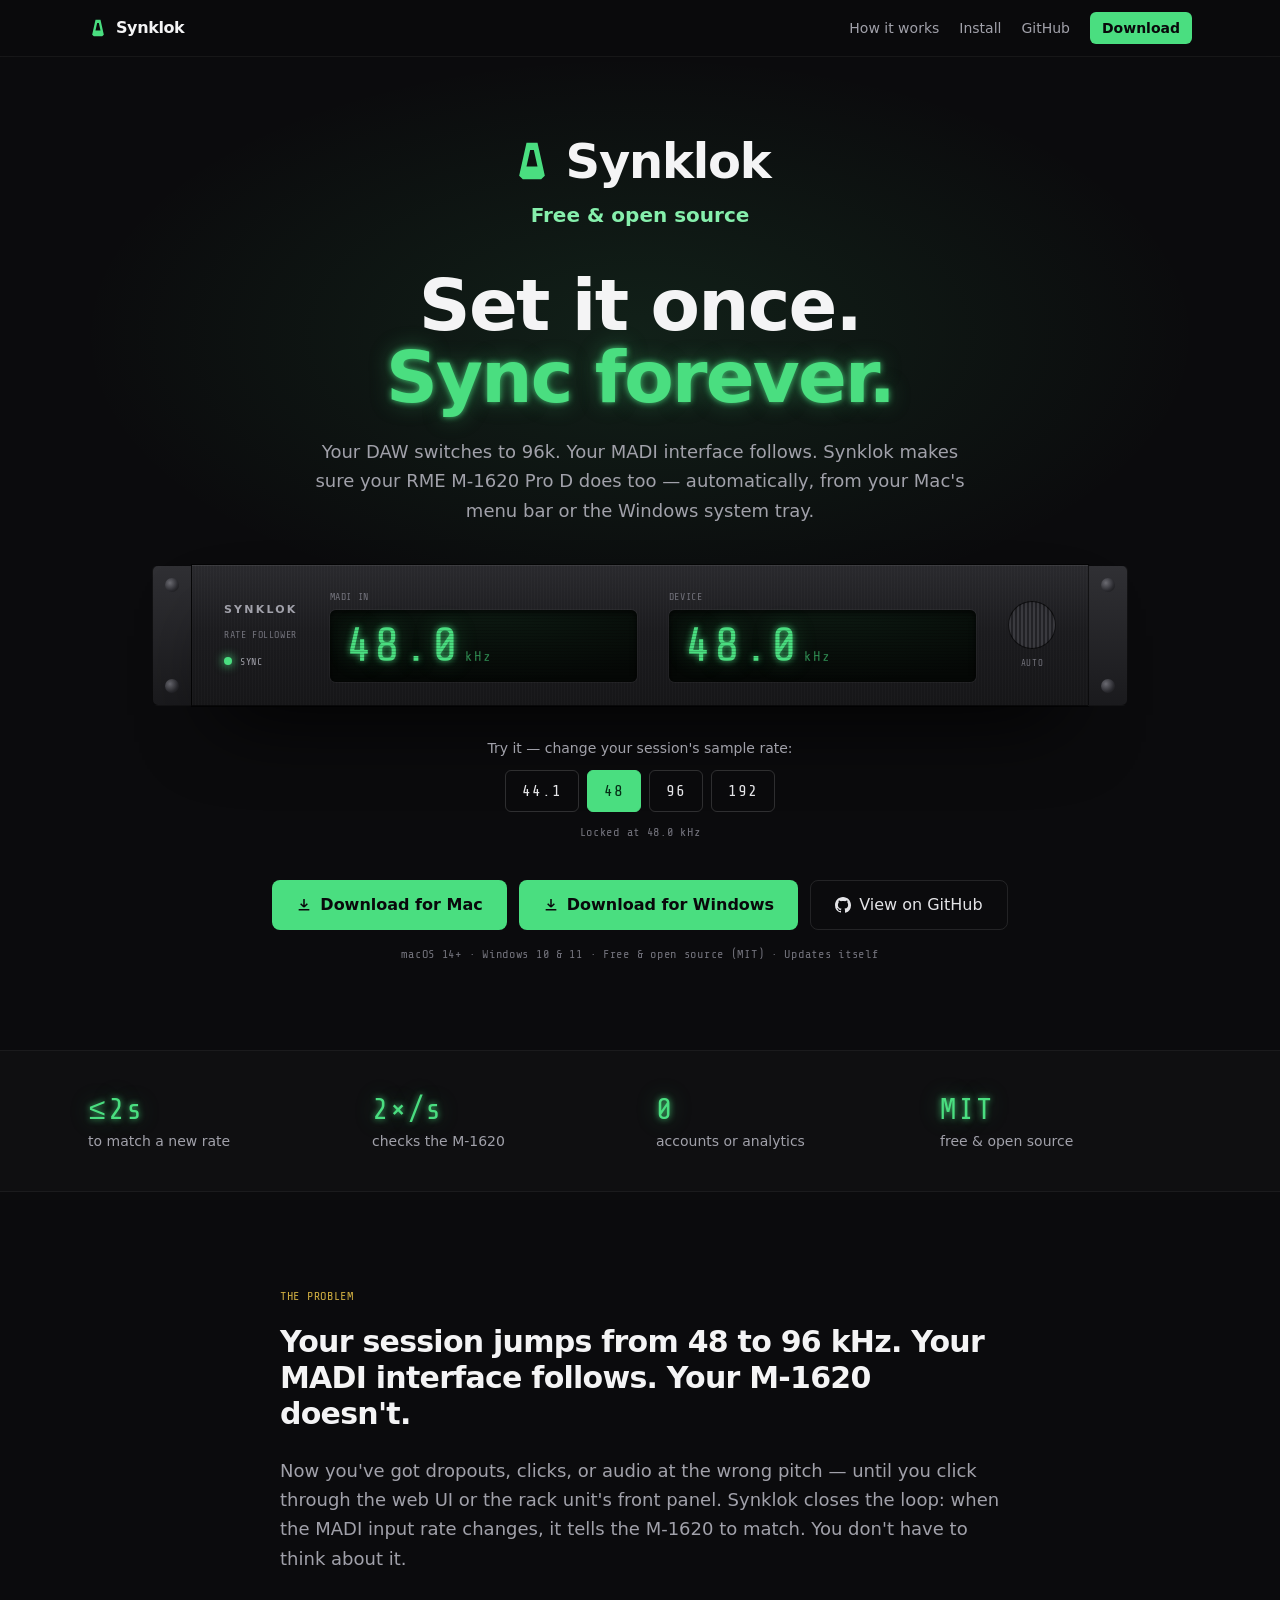
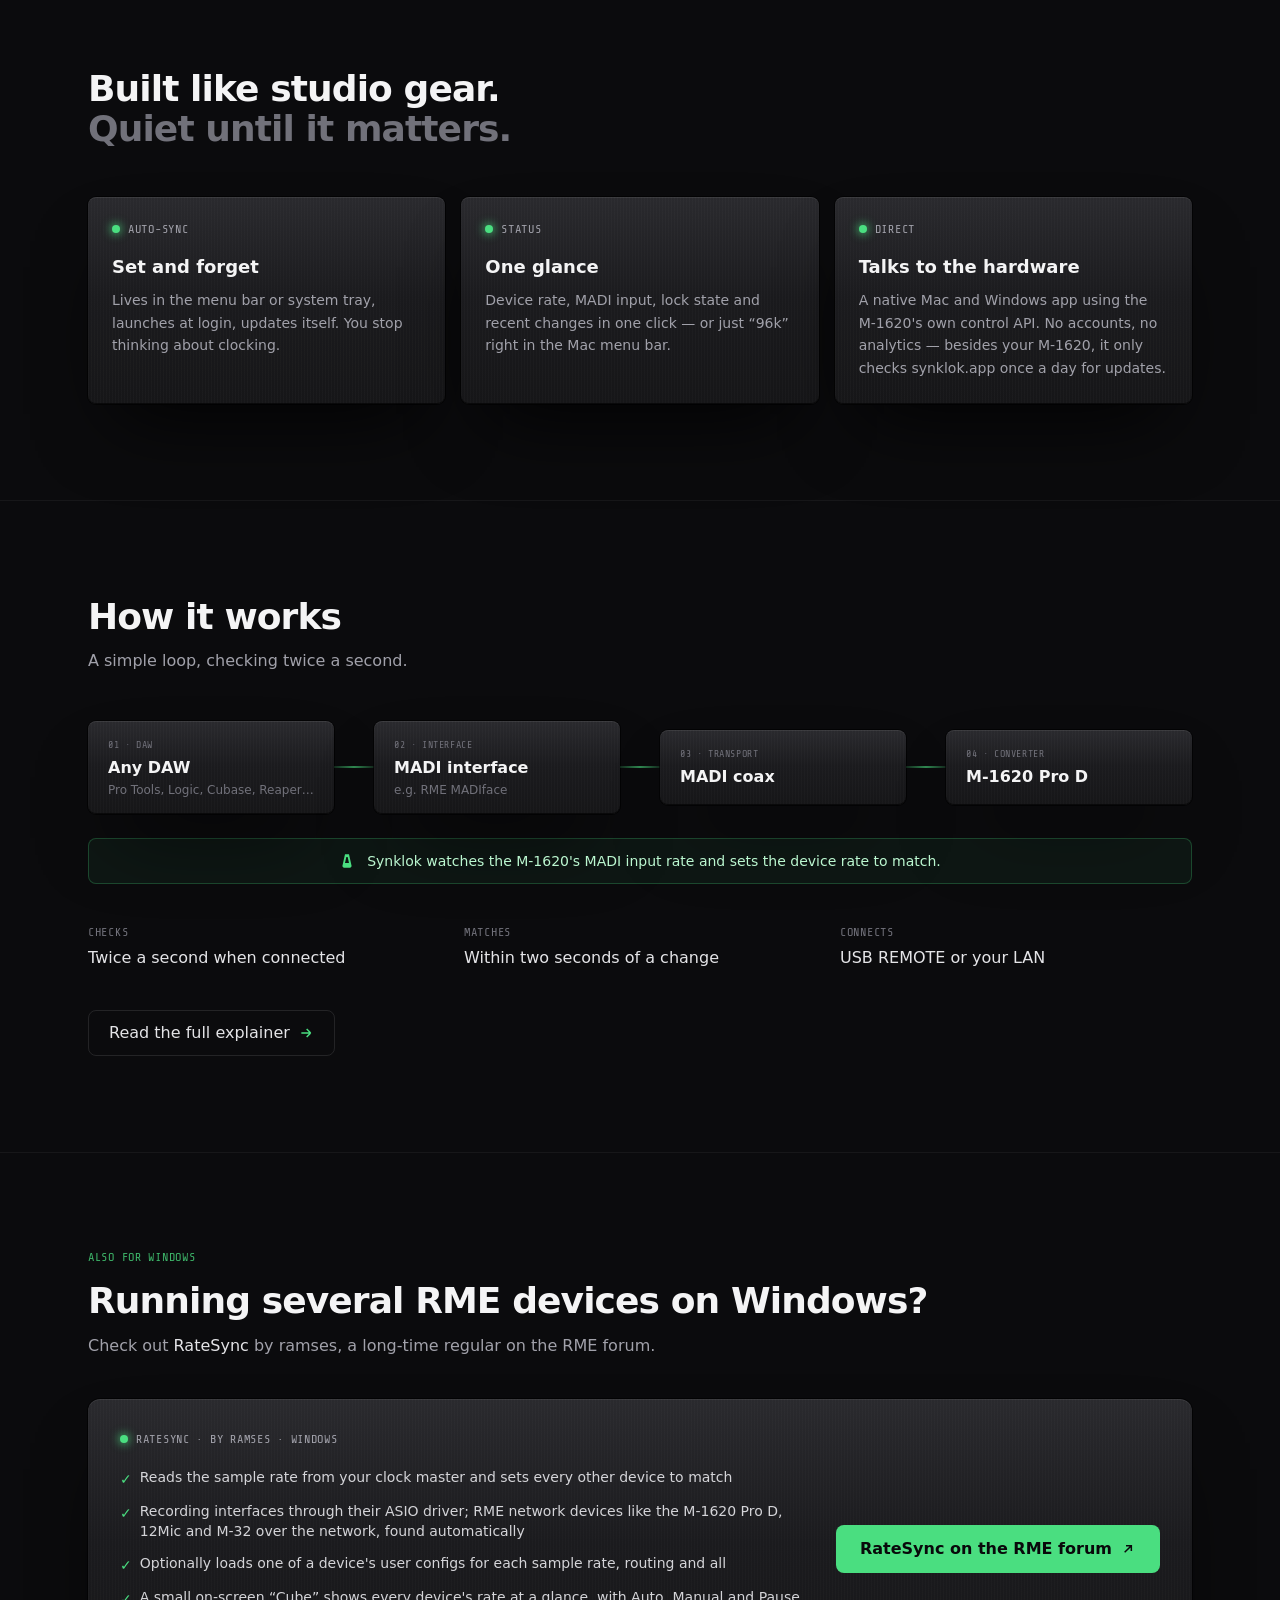
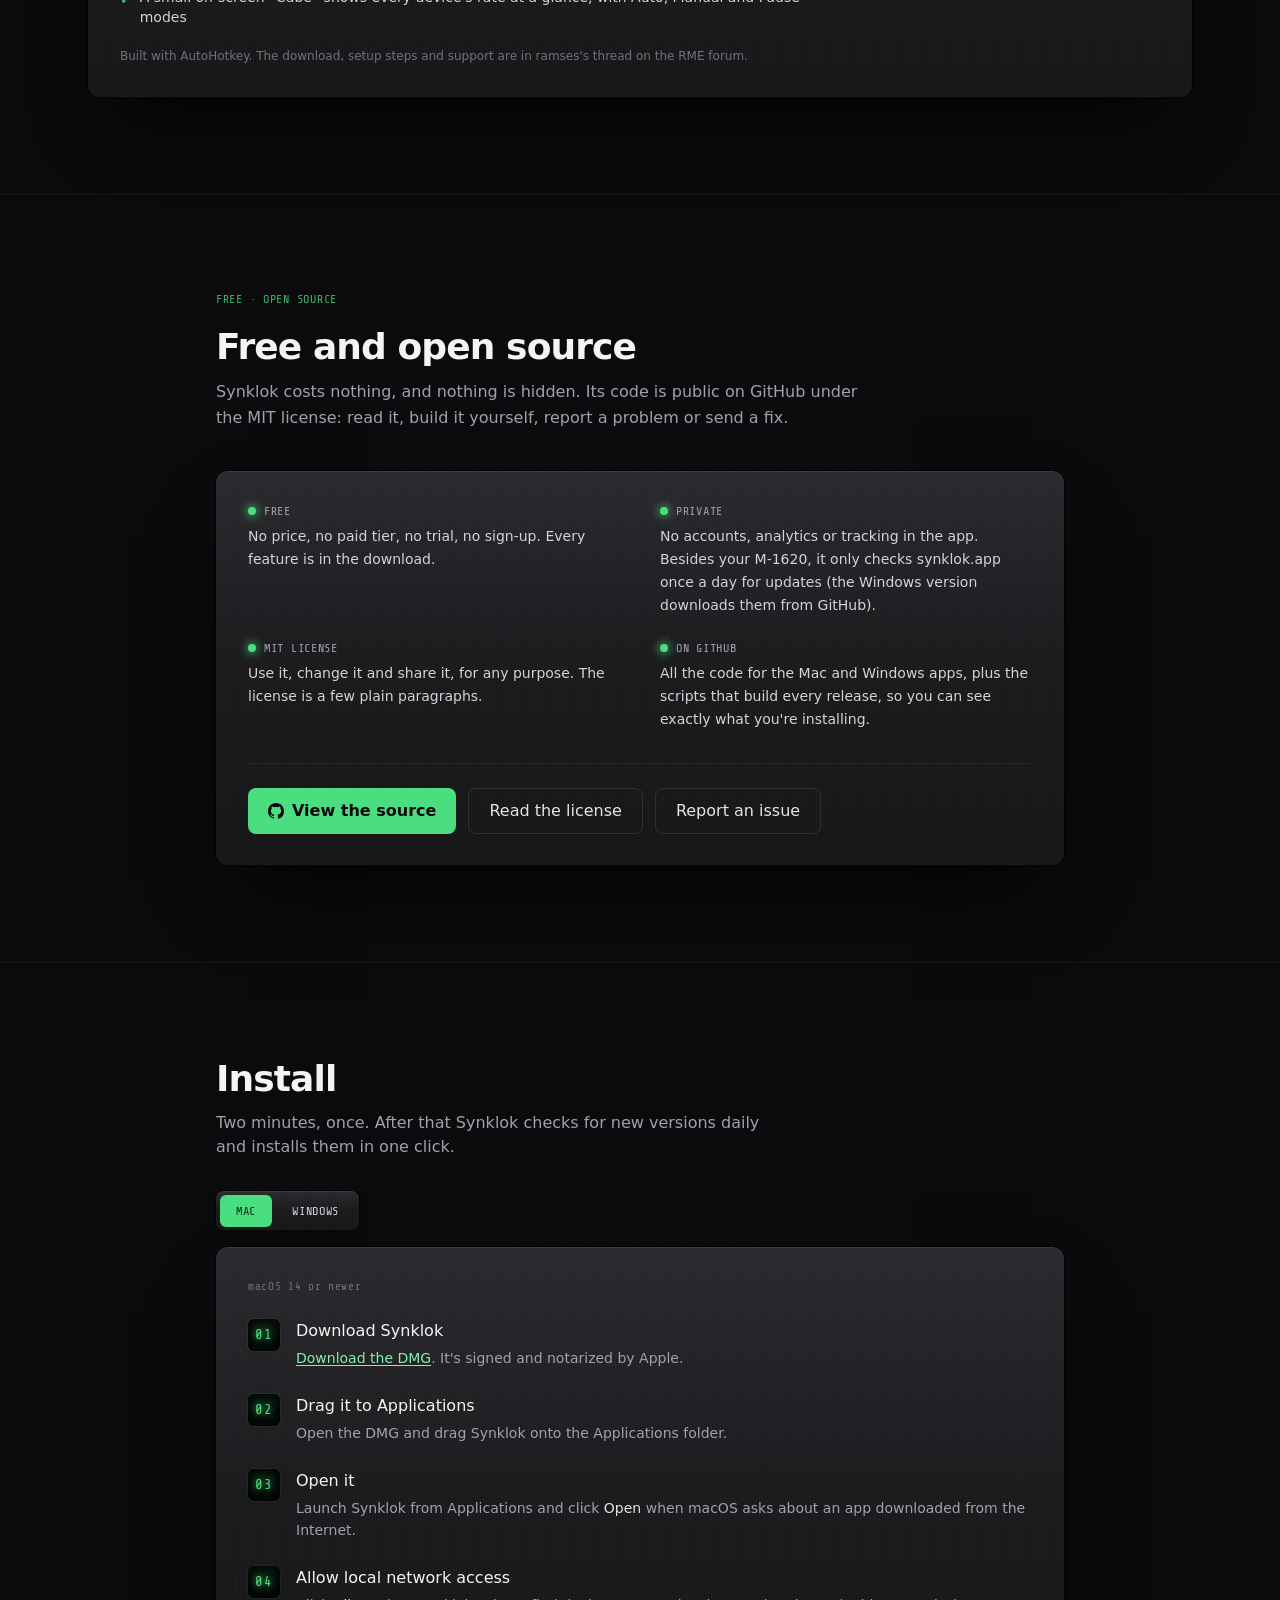
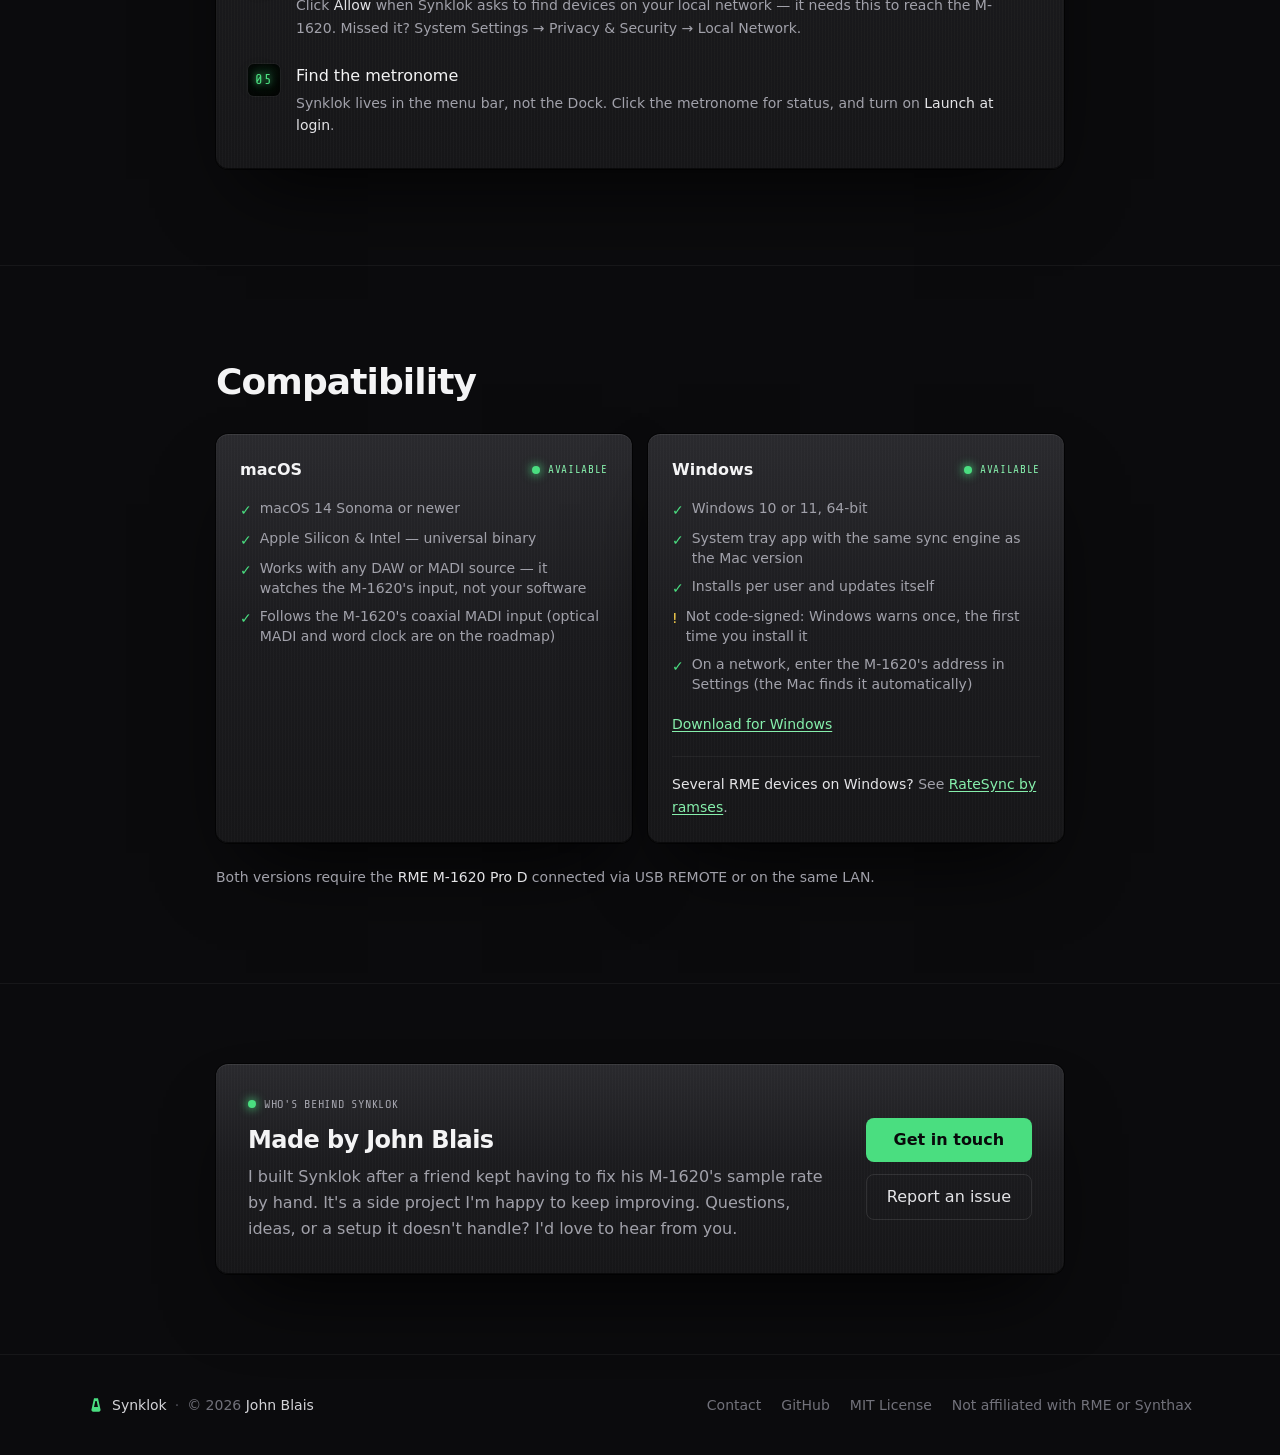
==== commit dbb3dc21: "Add "Made by John Blais" with a way to get in touch A short section before the footer saying who's b" ====
--- a/index.html
+++ b/index.html
@@ -401,14 +401,38 @@
     </div>
   </section>
 
+  <!-- ── Made by ─────────────────────────────────────────── -->
+  <section id="contact" class="border-t border-white/5">
+    <div class="max-w-4xl mx-auto px-6 py-20">
+      <div class="panel rounded-xl p-6 sm:p-8 grid sm:grid-cols-[1fr_auto] gap-6 items-center">
+        <div>
+          <div class="flex items-center gap-2 mb-3">
+            <span class="dot dot-on"></span>
+            <span class="led text-xs text-zinc-400 tracking-widest">WHO'S BEHIND SYNKLOK</span>
+          </div>
+          <h2 class="text-2xl font-bold tracking-tight mb-2">Made by John Blais</h2>
+          <p class="text-zinc-400 leading-relaxed">
+            I built Synklok after a friend kept having to fix his <span class="whitespace-nowrap">M-1620's</span> sample rate by hand.
+            It's a side project I'm happy to keep improving. Questions, ideas, or a setup it doesn't handle? I'd love to hear from you.
+          </p>
+        </div>
+        <div class="flex flex-wrap sm:flex-col gap-3">
+          <a href="https://jblais.com/contact" class="inline-flex items-center justify-center gap-2 bg-green-400 hover:bg-green-300 text-zinc-950 font-semibold px-5 py-2.5 rounded-lg transition whitespace-nowrap">Get in touch</a>
+          <a href="https://github.com/blaisjohn/synklok/issues" class="inline-flex items-center justify-center gap-2 border border-white/10 hover:border-white/25 text-zinc-200 font-medium px-5 py-2.5 rounded-lg transition whitespace-nowrap">Report an issue</a>
+        </div>
+      </div>
+    </div>
+  </section>
+
   <!-- ── Footer ──────────────────────────────────────────── -->
   <footer class="border-t border-white/5">
     <div class="max-w-6xl mx-auto px-6 py-10 flex flex-wrap items-center justify-between gap-4 text-sm text-zinc-500">
       <div class="flex items-center gap-2">
         <svg viewBox="0 0 24 24" fill="currentColor" class="w-4 h-4 text-green-400"><path d="M9 2h6l4 18-2 2H7l-2-2L9 2zm2 4l-2 9h6l-2-9h-2z"/></svg>
-        <span class="font-medium text-zinc-300">Synklok</span><span class="text-zinc-600">·</span><span>© 2026</span>
+        <span class="font-medium text-zinc-300">Synklok</span><span class="text-zinc-600">·</span><span>© 2026 <a href="https://jblais.com" class="text-zinc-300 hover:text-zinc-100 transition">John Blais</a></span>
       </div>
       <div class="flex flex-wrap items-center gap-x-5 gap-y-2">
+        <a href="https://jblais.com/contact" class="hover:text-zinc-200 transition">Contact</a>
         <a href="https://github.com/blaisjohn/synklok" class="hover:text-zinc-200 transition">GitHub</a>
         <a href="https://github.com/blaisjohn/synklok/blob/main/LICENSE" class="hover:text-zinc-200 transition">MIT License</a>
         <span>Not affiliated with RME or Synthax</span>
--- a/styles.css
+++ b/styles.css
@@ -1 +1 @@
-*,:after,:before{--tw-border-spacing-x:0;--tw-border-spacing-y:0;--tw-translate-x:0;--tw-translate-y:0;--tw-rotate:0;--tw-skew-x:0;--tw-skew-y:0;--tw-scale-x:1;--tw-scale-y:1;--tw-pan-x: ;--tw-pan-y: ;--tw-pinch-zoom: ;--tw-scroll-snap-strictness:proximity;--tw-gradient-from-position: ;--tw-gradient-via-position: ;--tw-gradient-to-position: ;--tw-ordinal: ;--tw-slashed-zero: ;--tw-numeric-figure: ;--tw-numeric-spacing: ;--tw-numeric-fraction: ;--tw-ring-inset: ;--tw-ring-offset-width:0px;--tw-ring-offset-color:#fff;--tw-ring-color:rgba(59,130,246,.5);--tw-ring-offset-shadow:0 0 #0000;--tw-ring-shadow:0 0 #0000;--tw-shadow:0 0 #0000;--tw-shadow-colored:0 0 #0000;--tw-blur: ;--tw-brightness: ;--tw-contrast: ;--tw-grayscale: ;--tw-hue-rotate: ;--tw-invert: ;--tw-saturate: ;--tw-sepia: ;--tw-drop-shadow: ;--tw-backdrop-blur: ;--tw-backdrop-brightness: ;--tw-backdrop-contrast: ;--tw-backdrop-grayscale: ;--tw-backdrop-hue-rotate: ;--tw-backdrop-invert: ;--tw-backdrop-opacity: ;--tw-backdrop-saturate: ;--tw-backdrop-sepia: ;--tw-contain-size: ;--tw-contain-layout: ;--tw-contain-paint: ;--tw-contain-style: }::backdrop{--tw-border-spacing-x:0;--tw-border-spacing-y:0;--tw-translate-x:0;--tw-translate-y:0;--tw-rotate:0;--tw-skew-x:0;--tw-skew-y:0;--tw-scale-x:1;--tw-scale-y:1;--tw-pan-x: ;--tw-pan-y: ;--tw-pinch-zoom: ;--tw-scroll-snap-strictness:proximity;--tw-gradient-from-position: ;--tw-gradient-via-position: ;--tw-gradient-to-position: ;--tw-ordinal: ;--tw-slashed-zero: ;--tw-numeric-figure: ;--tw-numeric-spacing: ;--tw-numeric-fraction: ;--tw-ring-inset: ;--tw-ring-offset-width:0px;--tw-ring-offset-color:#fff;--tw-ring-color:rgba(59,130,246,.5);--tw-ring-offset-shadow:0 0 #0000;--tw-ring-shadow:0 0 #0000;--tw-shadow:0 0 #0000;--tw-shadow-colored:0 0 #0000;--tw-blur: ;--tw-brightness: ;--tw-contrast: ;--tw-grayscale: ;--tw-hue-rotate: ;--tw-invert: ;--tw-saturate: ;--tw-sepia: ;--tw-drop-shadow: ;--tw-backdrop-blur: ;--tw-backdrop-brightness: ;--tw-backdrop-contrast: ;--tw-backdrop-grayscale: ;--tw-backdrop-hue-rotate: ;--tw-backdrop-invert: ;--tw-backdrop-opacity: ;--tw-backdrop-saturate: ;--tw-backdrop-sepia: ;--tw-contain-size: ;--tw-contain-layout: ;--tw-contain-paint: ;--tw-contain-style: }/*! tailwindcss v3.4.19 | MIT License | https://tailwindcss.com*/*,:after,:before{box-sizing:border-box;border:0 solid #e5e7eb}:after,:before{--tw-content:""}:host,html{line-height:1.5;-webkit-text-size-adjust:100%;-moz-tab-size:4;-o-tab-size:4;tab-size:4;font-family:system-ui,-apple-system,BlinkMacSystemFont,Segoe UI,sans-serif;font-feature-settings:normal;font-variation-settings:normal;-webkit-tap-highlight-color:transparent}body{margin:0;line-height:inherit}hr{height:0;color:inherit;border-top-width:1px}abbr:where([title]){-webkit-text-decoration:underline dotted;text-decoration:underline dotted}h1,h2,h3,h4,h5,h6{font-size:inherit;font-weight:inherit}a{color:inherit;text-decoration:inherit}b,strong{font-weight:bolder}code,kbd,pre,samp{font-family:ui-monospace,SFMono-Regular,Menlo,monospace;font-feature-settings:normal;font-variation-settings:normal;font-size:1em}small{font-size:80%}sub,sup{font-size:75%;line-height:0;position:relative;vertical-align:baseline}sub{bottom:-.25em}sup{top:-.5em}table{text-indent:0;border-color:inherit;border-collapse:collapse}button,input,optgroup,select,textarea{font-family:inherit;font-feature-settings:inherit;font-variation-settings:inherit;font-size:100%;font-weight:inherit;line-height:inherit;letter-spacing:inherit;color:inherit;margin:0;padding:0}button,select{text-transform:none}button,input:where([type=button]),input:where([type=reset]),input:where([type=submit]){-webkit-appearance:button;background-color:transparent;background-image:none}:-moz-focusring{outline:auto}:-moz-ui-invalid{box-shadow:none}progress{vertical-align:baseline}::-webkit-inner-spin-button,::-webkit-outer-spin-button{height:auto}[type=search]{-webkit-appearance:textfield;outline-offset:-2px}::-webkit-search-decoration{-webkit-appearance:none}::-webkit-file-upload-button{-webkit-appearance:button;font:inherit}summary{display:list-item}blockquote,dd,dl,figure,h1,h2,h3,h4,h5,h6,hr,p,pre{margin:0}fieldset{margin:0}fieldset,legend{padding:0}menu,ol,ul{list-style:none;margin:0;padding:0}dialog{padding:0}textarea{resize:vertical}input::-moz-placeholder,textarea::-moz-placeholder{opacity:1;color:#9ca3af}input::placeholder,textarea::placeholder{opacity:1;color:#9ca3af}[role=button],button{cursor:pointer}:disabled{cursor:default}audio,canvas,embed,iframe,img,object,svg,video{display:block;vertical-align:middle}img,video{max-width:100%;height:auto}[hidden]:where(:not([hidden=until-found])){display:none}.pointer-events-none{pointer-events:none}.absolute{position:absolute}.relative{position:relative}.sticky{position:sticky}.inset-0{inset:0}.top-0{top:0}.z-50{z-index:50}.col-span-2{grid-column:span 2/span 2}.mx-auto{margin-left:auto;margin-right:auto}.mb-1\.5{margin-bottom:.375rem}.mb-10{margin-bottom:2.5rem}.mb-12{margin-bottom:3rem}.mb-2{margin-bottom:.5rem}.mb-3{margin-bottom:.75rem}.mb-4{margin-bottom:1rem}.mb-5{margin-bottom:1.25rem}.mb-6{margin-bottom:1.5rem}.mb-8{margin-bottom:2rem}.ml-1{margin-left:.25rem}.ml-auto{margin-left:auto}.mt-0\.5{margin-top:.125rem}.mt-1{margin-top:.25rem}.mt-1\.5{margin-top:.375rem}.mt-10{margin-top:2.5rem}.mt-12{margin-top:3rem}.mt-16{margin-top:4rem}.mt-2{margin-top:.5rem}.mt-3{margin-top:.75rem}.mt-4{margin-top:1rem}.mt-5{margin-top:1.25rem}.mt-6{margin-top:1.5rem}.mt-8{margin-top:2rem}.inline-block{display:inline-block}.flex{display:flex}.inline-flex{display:inline-flex}.grid{display:grid}.hidden{display:none}.h-12{height:3rem}.h-14{height:3.5rem}.h-3\.5{height:.875rem}.h-4{height:1rem}.h-5{height:1.25rem}.h-6{height:1.5rem}.h-8{height:2rem}.h-9{height:2.25rem}.w-0\.5{width:.125rem}.w-10{width:2.5rem}.w-12{width:3rem}.w-3\.5{width:.875rem}.w-4{width:1rem}.w-5{width:1.25rem}.w-8{width:2rem}.w-9{width:2.25rem}.max-w-2xl{max-width:42rem}.max-w-3xl{max-width:48rem}.max-w-4xl{max-width:56rem}.max-w-5xl{max-width:64rem}.max-w-6xl{max-width:72rem}.max-w-xl{max-width:36rem}.flex-1{flex:1 1 0%}.flex-shrink-0{flex-shrink:0}.scroll-mt-14{scroll-margin-top:3.5rem}.grid-cols-2{grid-template-columns:repeat(2,minmax(0,1fr))}.flex-col{flex-direction:column}.flex-wrap{flex-wrap:wrap}.items-start{align-items:flex-start}.items-center{align-items:center}.items-stretch{align-items:stretch}.justify-center{justify-content:center}.justify-between{justify-content:space-between}.gap-1{gap:.25rem}.gap-12{gap:3rem}.gap-2{gap:.5rem}.gap-3{gap:.75rem}.gap-4{gap:1rem}.gap-5{gap:1.25rem}.gap-6{gap:1.5rem}.gap-8{gap:2rem}.gap-x-10{-moz-column-gap:2.5rem;column-gap:2.5rem}.gap-x-5{-moz-column-gap:1.25rem;column-gap:1.25rem}.gap-y-2{row-gap:.5rem}.gap-y-6{row-gap:1.5rem}.gap-y-8{row-gap:2rem}.space-y-2>:not([hidden])~:not([hidden]){--tw-space-y-reverse:0;margin-top:calc(.5rem*(1 - var(--tw-space-y-reverse)));margin-bottom:calc(.5rem*var(--tw-space-y-reverse))}.space-y-3>:not([hidden])~:not([hidden]){--tw-space-y-reverse:0;margin-top:calc(.75rem*(1 - var(--tw-space-y-reverse)));margin-bottom:calc(.75rem*var(--tw-space-y-reverse))}.space-y-5>:not([hidden])~:not([hidden]){--tw-space-y-reverse:0;margin-top:calc(1.25rem*(1 - var(--tw-space-y-reverse)));margin-bottom:calc(1.25rem*var(--tw-space-y-reverse))}.space-y-6>:not([hidden])~:not([hidden]){--tw-space-y-reverse:0;margin-top:calc(1.5rem*(1 - var(--tw-space-y-reverse)));margin-bottom:calc(1.5rem*var(--tw-space-y-reverse))}.space-y-7>:not([hidden])~:not([hidden]){--tw-space-y-reverse:0;margin-top:calc(1.75rem*(1 - var(--tw-space-y-reverse)));margin-bottom:calc(1.75rem*var(--tw-space-y-reverse))}.overflow-hidden{overflow:hidden}.scroll-smooth{scroll-behavior:smooth}.whitespace-nowrap{white-space:nowrap}.rounded-full{border-radius:9999px}.rounded-lg{border-radius:.5rem}.rounded-md{border-radius:.375rem}.rounded-xl{border-radius:.75rem}.rounded-l-md{border-top-left-radius:.375rem;border-bottom-left-radius:.375rem}.rounded-r-md{border-top-right-radius:.375rem;border-bottom-right-radius:.375rem}.border{border-width:1px}.border-y{border-top-width:1px}.border-b,.border-y{border-bottom-width:1px}.border-l-2{border-left-width:2px}.border-t{border-top-width:1px}.border-amber-300\/50{border-color:rgba(252,211,77,.5)}.border-black\/60{border-color:rgba(0,0,0,.6)}.border-black\/70{border-color:rgba(0,0,0,.7)}.border-green-400\/25{border-color:rgba(74,222,128,.25)}.border-white\/10{border-color:hsla(0,0%,100%,.1)}.border-white\/15{border-color:hsla(0,0%,100%,.15)}.border-white\/5{border-color:hsla(0,0%,100%,.05)}.bg-\[\#0b0b0d\]\/80{background-color:rgba(11,11,13,.8)}.bg-green-400{--tw-bg-opacity:1;background-color:rgb(74 222 128/var(--tw-bg-opacity,1))}.bg-green-400\/\[0\.06\]{background-color:rgba(74,222,128,.06)}.bg-white\/\[0\.015\]{background-color:hsla(0,0%,100%,.015)}.p-1{padding:.25rem}.p-5{padding:1.25rem}.p-6{padding:1.5rem}.px-3{padding-left:.75rem;padding-right:.75rem}.px-4{padding-left:1rem;padding-right:1rem}.px-5{padding-left:1.25rem;padding-right:1.25rem}.px-6{padding-left:1.5rem;padding-right:1.5rem}.py-1\.5{padding-top:.375rem;padding-bottom:.375rem}.py-10{padding-top:2.5rem;padding-bottom:2.5rem}.py-2{padding-top:.5rem;padding-bottom:.5rem}.py-2\.5{padding-top:.625rem;padding-bottom:.625rem}.py-20{padding-top:5rem;padding-bottom:5rem}.py-24{padding-top:6rem;padding-bottom:6rem}.py-3{padding-top:.75rem;padding-bottom:.75rem}.py-4{padding-top:1rem;padding-bottom:1rem}.py-6{padding-top:1.5rem;padding-bottom:1.5rem}.pb-10{padding-bottom:2.5rem}.pb-12{padding-bottom:3rem}.pb-24{padding-bottom:6rem}.pb-6{padding-bottom:1.5rem}.pl-4{padding-left:1rem}.pt-20{padding-top:5rem}.pt-4{padding-top:1rem}.pt-6{padding-top:1.5rem}.text-center{text-align:center}.font-sans{font-family:system-ui,-apple-system,BlinkMacSystemFont,Segoe UI,sans-serif}.text-2xl{font-size:1.5rem;line-height:2rem}.text-3xl{font-size:1.875rem;line-height:2.25rem}.text-4xl{font-size:2.25rem;line-height:2.5rem}.text-5xl{font-size:3rem;line-height:1}.text-\[10px\]{font-size:10px}.text-\[11px\]{font-size:11px}.text-\[9px\]{font-size:9px}.text-lg{font-size:1.125rem;line-height:1.75rem}.text-sm{font-size:.875rem;line-height:1.25rem}.text-xl{font-size:1.25rem;line-height:1.75rem}.text-xs{font-size:.75rem;line-height:1rem}.font-bold{font-weight:700}.font-extrabold{font-weight:800}.font-medium{font-weight:500}.font-semibold{font-weight:600}.uppercase{text-transform:uppercase}.leading-\[0\.95\]{line-height:.95}.leading-relaxed{line-height:1.625}.leading-snug{line-height:1.375}.tracking-\[0\.25em\]{letter-spacing:.25em}.tracking-\[0\.2em\]{letter-spacing:.2em}.tracking-\[0\.3em\]{letter-spacing:.3em}.tracking-tight{letter-spacing:-.025em}.tracking-widest{letter-spacing:.1em}.text-amber-300{--tw-text-opacity:1;color:rgb(252 211 77/var(--tw-text-opacity,1))}.text-amber-300\/60{color:rgba(252,211,77,.6)}.text-amber-300\/80{color:rgba(252,211,77,.8)}.text-green-200{--tw-text-opacity:1;color:rgb(187 247 208/var(--tw-text-opacity,1))}.text-green-300{--tw-text-opacity:1;color:rgb(134 239 172/var(--tw-text-opacity,1))}.text-green-400{--tw-text-opacity:1;color:rgb(74 222 128/var(--tw-text-opacity,1))}.text-green-400\/60{color:rgba(74,222,128,.6)}.text-green-400\/80{color:rgba(74,222,128,.8)}.text-zinc-100{--tw-text-opacity:1;color:rgb(244 244 245/var(--tw-text-opacity,1))}.text-zinc-200{--tw-text-opacity:1;color:rgb(228 228 231/var(--tw-text-opacity,1))}.text-zinc-300{--tw-text-opacity:1;color:rgb(212 212 216/var(--tw-text-opacity,1))}.text-zinc-400{--tw-text-opacity:1;color:rgb(161 161 170/var(--tw-text-opacity,1))}.text-zinc-500{--tw-text-opacity:1;color:rgb(113 113 122/var(--tw-text-opacity,1))}.text-zinc-600{--tw-text-opacity:1;color:rgb(82 82 91/var(--tw-text-opacity,1))}.text-zinc-950{--tw-text-opacity:1;color:rgb(9 9 11/var(--tw-text-opacity,1))}.underline{text-decoration-line:underline}.underline-offset-2{text-underline-offset:2px}.underline-offset-4{text-underline-offset:4px}.antialiased{-webkit-font-smoothing:antialiased;-moz-osx-font-smoothing:grayscale}.shadow-inner{--tw-shadow:inset 0 2px 4px 0 rgba(0,0,0,.05);--tw-shadow-colored:inset 0 2px 4px 0 var(--tw-shadow-color);box-shadow:var(--tw-ring-offset-shadow,0 0 #0000),var(--tw-ring-shadow,0 0 #0000),var(--tw-shadow)}.ring-1{--tw-ring-offset-shadow:var(--tw-ring-inset) 0 0 0 var(--tw-ring-offset-width) var(--tw-ring-offset-color);--tw-ring-shadow:var(--tw-ring-inset) 0 0 0 calc(1px + var(--tw-ring-offset-width)) var(--tw-ring-color);box-shadow:var(--tw-ring-offset-shadow),var(--tw-ring-shadow),var(--tw-shadow,0 0 #0000)}.ring-green-400\/30{--tw-ring-color:rgba(74,222,128,.3)}.backdrop-blur-md{--tw-backdrop-blur:blur(12px);-webkit-backdrop-filter:var(--tw-backdrop-blur) var(--tw-backdrop-brightness) var(--tw-backdrop-contrast) var(--tw-backdrop-grayscale) var(--tw-backdrop-hue-rotate) var(--tw-backdrop-invert) var(--tw-backdrop-opacity) var(--tw-backdrop-saturate) var(--tw-backdrop-sepia);backdrop-filter:var(--tw-backdrop-blur) var(--tw-backdrop-brightness) var(--tw-backdrop-contrast) var(--tw-backdrop-grayscale) var(--tw-backdrop-hue-rotate) var(--tw-backdrop-invert) var(--tw-backdrop-opacity) var(--tw-backdrop-saturate) var(--tw-backdrop-sepia)}.transition{transition-property:color,background-color,border-color,text-decoration-color,fill,stroke,opacity,box-shadow,transform,filter,-webkit-backdrop-filter;transition-property:color,background-color,border-color,text-decoration-color,fill,stroke,opacity,box-shadow,transform,filter,backdrop-filter;transition-property:color,background-color,border-color,text-decoration-color,fill,stroke,opacity,box-shadow,transform,filter,backdrop-filter,-webkit-backdrop-filter;transition-timing-function:cubic-bezier(.4,0,.2,1);transition-duration:.15s}@font-face{font-family:Share Tech Mono;src:url(/fonts/share-tech-mono.woff2) format("woff2");font-weight:400;font-style:normal;font-display:swap}:root{--led:#4ade80;--amber:#fbbf24}body{background:#0b0b0d}.led{font-family:Share Tech Mono,ui-monospace,SFMono-Regular,Menlo,monospace;letter-spacing:.06em}.panel{background:repeating-linear-gradient(90deg,hsla(0,0%,100%,.018) 0 1px,transparent 1px 3px),linear-gradient(180deg,#2a2a2e,#1b1b1e 48%,#161618);box-shadow:inset 0 1px 0 hsla(0,0%,100%,.08),inset 0 -1px 0 rgba(0,0,0,.6),0 40px 80px -30px rgba(0,0,0,.9),0 0 0 1px rgba(0,0,0,.6)}.ear{background:linear-gradient(180deg,#303034,#1a1a1d)}.screw{background:radial-gradient(circle at 35% 35%,#6b6b72,#2b2b30 60%,#111 100%)}.knurl{background:repeating-linear-gradient(90deg,#3a3a3f 0 2px,#222226 2px 4px)}.window{background:radial-gradient(120% 140% at 50% 0,#0d1a12 0,#050806 70%);box-shadow:inset 0 2px 6px rgba(0,0,0,.8),0 0 0 1px hsla(0,0%,100%,.04)}.scanlines{position:relative}.scanlines:after{content:"";position:absolute;inset:0;pointer-events:none;border-radius:inherit;background:repeating-linear-gradient(0deg,rgba(0,0,0,.18) 0 1px,transparent 1px 3px)}.glow-green{color:var(--led);text-shadow:0 0 6px rgba(74,222,128,.85),0 0 22px rgba(74,222,128,.35)}.glow-amber{color:var(--amber);text-shadow:0 0 6px rgba(251,191,36,.85),0 0 22px rgba(251,191,36,.35)}.dot{display:inline-block;width:8px;height:8px;border-radius:9999px;flex-shrink:0}.dot-on{background:var(--led);box-shadow:0 0 8px 2px rgba(74,222,128,.6)}.dot-amber{background:var(--amber);box-shadow:0 0 8px 2px rgba(251,191,36,.6)}.dot-off{background:#1f2a22}.rate-btn[aria-pressed=true]{border-color:var(--led)}.os-tab[aria-selected=true],.rate-btn[aria-pressed=true]{background:var(--led);color:#052e16}.cable{background:linear-gradient(90deg,rgba(74,222,128,.15),rgba(74,222,128,.6),rgba(74,222,128,.15))}.hover\:border-green-400\/60:hover{border-color:rgba(74,222,128,.6)}.hover\:border-white\/25:hover{border-color:hsla(0,0%,100%,.25)}.hover\:bg-green-300:hover{--tw-bg-opacity:1;background-color:rgb(134 239 172/var(--tw-bg-opacity,1))}.hover\:text-green-200:hover{--tw-text-opacity:1;color:rgb(187 247 208/var(--tw-text-opacity,1))}.hover\:text-zinc-100:hover{--tw-text-opacity:1;color:rgb(244 244 245/var(--tw-text-opacity,1))}.hover\:text-zinc-200:hover{--tw-text-opacity:1;color:rgb(228 228 231/var(--tw-text-opacity,1))}.hover\:underline:hover{text-decoration-line:underline}@media (min-width:640px){.sm\:col-span-1{grid-column:span 1/span 1}.sm\:mt-1{margin-top:.25rem}.sm\:inline{display:inline}.sm\:flex{display:flex}.sm\:hidden{display:none}.sm\:h-11{height:2.75rem}.sm\:w-11{width:2.75rem}.sm\:grid-cols-2{grid-template-columns:repeat(2,minmax(0,1fr))}.sm\:grid-cols-3{grid-template-columns:repeat(3,minmax(0,1fr))}.sm\:grid-cols-\[auto_1fr_1fr_auto\]{grid-template-columns:auto 1fr 1fr auto}.sm\:flex-col{flex-direction:column}.sm\:items-start{align-items:flex-start}.sm\:gap-8{gap:2rem}.sm\:rounded-none{border-radius:0}.sm\:p-6{padding:1.5rem}.sm\:p-8{padding:2rem}.sm\:px-4{padding-left:1rem;padding-right:1rem}.sm\:px-6{padding-left:1.5rem;padding-right:1.5rem}.sm\:px-8{padding-left:2rem;padding-right:2rem}.sm\:text-3xl{font-size:1.875rem;line-height:2.25rem}.sm\:text-4xl{font-size:2.25rem;line-height:2.5rem}.sm\:text-5xl{font-size:3rem;line-height:1}.sm\:text-6xl{font-size:3.75rem;line-height:1}.sm\:text-7xl{font-size:4.5rem;line-height:1}.sm\:text-sm{font-size:.875rem;line-height:1.25rem}.sm\:text-xl{font-size:1.25rem;line-height:1.75rem}}@media (min-width:768px){.md\:grid-cols-3{grid-template-columns:repeat(3,minmax(0,1fr))}.md\:grid-cols-4{grid-template-columns:repeat(4,minmax(0,1fr))}.md\:grid-cols-\[1fr_auto\]{grid-template-columns:1fr auto}}@media (min-width:1024px){.lg\:mx-0{margin-left:0;margin-right:0}.lg\:h-0\.5{height:.125rem}.lg\:w-10{width:2.5rem}.lg\:flex-1{flex:1 1 0%}.lg\:grid-cols-3{grid-template-columns:repeat(3,minmax(0,1fr))}.lg\:grid-cols-\[1\.2fr_1fr\]{grid-template-columns:1.2fr 1fr}.lg\:grid-cols-\[1\.4fr_1fr\]{grid-template-columns:1.4fr 1fr}.lg\:flex-row{flex-direction:row}.lg\:items-center{align-items:center}.lg\:gap-0{gap:0}}+*,:after,:before{--tw-border-spacing-x:0;--tw-border-spacing-y:0;--tw-translate-x:0;--tw-translate-y:0;--tw-rotate:0;--tw-skew-x:0;--tw-skew-y:0;--tw-scale-x:1;--tw-scale-y:1;--tw-pan-x: ;--tw-pan-y: ;--tw-pinch-zoom: ;--tw-scroll-snap-strictness:proximity;--tw-gradient-from-position: ;--tw-gradient-via-position: ;--tw-gradient-to-position: ;--tw-ordinal: ;--tw-slashed-zero: ;--tw-numeric-figure: ;--tw-numeric-spacing: ;--tw-numeric-fraction: ;--tw-ring-inset: ;--tw-ring-offset-width:0px;--tw-ring-offset-color:#fff;--tw-ring-color:rgba(59,130,246,.5);--tw-ring-offset-shadow:0 0 #0000;--tw-ring-shadow:0 0 #0000;--tw-shadow:0 0 #0000;--tw-shadow-colored:0 0 #0000;--tw-blur: ;--tw-brightness: ;--tw-contrast: ;--tw-grayscale: ;--tw-hue-rotate: ;--tw-invert: ;--tw-saturate: ;--tw-sepia: ;--tw-drop-shadow: ;--tw-backdrop-blur: ;--tw-backdrop-brightness: ;--tw-backdrop-contrast: ;--tw-backdrop-grayscale: ;--tw-backdrop-hue-rotate: ;--tw-backdrop-invert: ;--tw-backdrop-opacity: ;--tw-backdrop-saturate: ;--tw-backdrop-sepia: ;--tw-contain-size: ;--tw-contain-layout: ;--tw-contain-paint: ;--tw-contain-style: }::backdrop{--tw-border-spacing-x:0;--tw-border-spacing-y:0;--tw-translate-x:0;--tw-translate-y:0;--tw-rotate:0;--tw-skew-x:0;--tw-skew-y:0;--tw-scale-x:1;--tw-scale-y:1;--tw-pan-x: ;--tw-pan-y: ;--tw-pinch-zoom: ;--tw-scroll-snap-strictness:proximity;--tw-gradient-from-position: ;--tw-gradient-via-position: ;--tw-gradient-to-position: ;--tw-ordinal: ;--tw-slashed-zero: ;--tw-numeric-figure: ;--tw-numeric-spacing: ;--tw-numeric-fraction: ;--tw-ring-inset: ;--tw-ring-offset-width:0px;--tw-ring-offset-color:#fff;--tw-ring-color:rgba(59,130,246,.5);--tw-ring-offset-shadow:0 0 #0000;--tw-ring-shadow:0 0 #0000;--tw-shadow:0 0 #0000;--tw-shadow-colored:0 0 #0000;--tw-blur: ;--tw-brightness: ;--tw-contrast: ;--tw-grayscale: ;--tw-hue-rotate: ;--tw-invert: ;--tw-saturate: ;--tw-sepia: ;--tw-drop-shadow: ;--tw-backdrop-blur: ;--tw-backdrop-brightness: ;--tw-backdrop-contrast: ;--tw-backdrop-grayscale: ;--tw-backdrop-hue-rotate: ;--tw-backdrop-invert: ;--tw-backdrop-opacity: ;--tw-backdrop-saturate: ;--tw-backdrop-sepia: ;--tw-contain-size: ;--tw-contain-layout: ;--tw-contain-paint: ;--tw-contain-style: }/*! tailwindcss v3.4.19 | MIT License | https://tailwindcss.com*/*,:after,:before{box-sizing:border-box;border:0 solid #e5e7eb}:after,:before{--tw-content:""}:host,html{line-height:1.5;-webkit-text-size-adjust:100%;-moz-tab-size:4;-o-tab-size:4;tab-size:4;font-family:system-ui,-apple-system,BlinkMacSystemFont,Segoe UI,sans-serif;font-feature-settings:normal;font-variation-settings:normal;-webkit-tap-highlight-color:transparent}body{margin:0;line-height:inherit}hr{height:0;color:inherit;border-top-width:1px}abbr:where([title]){-webkit-text-decoration:underline dotted;text-decoration:underline dotted}h1,h2,h3,h4,h5,h6{font-size:inherit;font-weight:inherit}a{color:inherit;text-decoration:inherit}b,strong{font-weight:bolder}code,kbd,pre,samp{font-family:ui-monospace,SFMono-Regular,Menlo,monospace;font-feature-settings:normal;font-variation-settings:normal;font-size:1em}small{font-size:80%}sub,sup{font-size:75%;line-height:0;position:relative;vertical-align:baseline}sub{bottom:-.25em}sup{top:-.5em}table{text-indent:0;border-color:inherit;border-collapse:collapse}button,input,optgroup,select,textarea{font-family:inherit;font-feature-settings:inherit;font-variation-settings:inherit;font-size:100%;font-weight:inherit;line-height:inherit;letter-spacing:inherit;color:inherit;margin:0;padding:0}button,select{text-transform:none}button,input:where([type=button]),input:where([type=reset]),input:where([type=submit]){-webkit-appearance:button;background-color:transparent;background-image:none}:-moz-focusring{outline:auto}:-moz-ui-invalid{box-shadow:none}progress{vertical-align:baseline}::-webkit-inner-spin-button,::-webkit-outer-spin-button{height:auto}[type=search]{-webkit-appearance:textfield;outline-offset:-2px}::-webkit-search-decoration{-webkit-appearance:none}::-webkit-file-upload-button{-webkit-appearance:button;font:inherit}summary{display:list-item}blockquote,dd,dl,figure,h1,h2,h3,h4,h5,h6,hr,p,pre{margin:0}fieldset{margin:0}fieldset,legend{padding:0}menu,ol,ul{list-style:none;margin:0;padding:0}dialog{padding:0}textarea{resize:vertical}input::-moz-placeholder,textarea::-moz-placeholder{opacity:1;color:#9ca3af}input::placeholder,textarea::placeholder{opacity:1;color:#9ca3af}[role=button],button{cursor:pointer}:disabled{cursor:default}audio,canvas,embed,iframe,img,object,svg,video{display:block;vertical-align:middle}img,video{max-width:100%;height:auto}[hidden]:where(:not([hidden=until-found])){display:none}.pointer-events-none{pointer-events:none}.absolute{position:absolute}.relative{position:relative}.sticky{position:sticky}.inset-0{inset:0}.top-0{top:0}.z-50{z-index:50}.col-span-2{grid-column:span 2/span 2}.mx-auto{margin-left:auto;margin-right:auto}.mb-1\.5{margin-bottom:.375rem}.mb-10{margin-bottom:2.5rem}.mb-12{margin-bottom:3rem}.mb-2{margin-bottom:.5rem}.mb-3{margin-bottom:.75rem}.mb-4{margin-bottom:1rem}.mb-5{margin-bottom:1.25rem}.mb-6{margin-bottom:1.5rem}.mb-8{margin-bottom:2rem}.ml-1{margin-left:.25rem}.ml-auto{margin-left:auto}.mt-0\.5{margin-top:.125rem}.mt-1{margin-top:.25rem}.mt-1\.5{margin-top:.375rem}.mt-10{margin-top:2.5rem}.mt-12{margin-top:3rem}.mt-16{margin-top:4rem}.mt-2{margin-top:.5rem}.mt-3{margin-top:.75rem}.mt-4{margin-top:1rem}.mt-5{margin-top:1.25rem}.mt-6{margin-top:1.5rem}.mt-8{margin-top:2rem}.inline-block{display:inline-block}.flex{display:flex}.inline-flex{display:inline-flex}.grid{display:grid}.hidden{display:none}.h-12{height:3rem}.h-14{height:3.5rem}.h-3\.5{height:.875rem}.h-4{height:1rem}.h-5{height:1.25rem}.h-6{height:1.5rem}.h-8{height:2rem}.h-9{height:2.25rem}.w-0\.5{width:.125rem}.w-10{width:2.5rem}.w-12{width:3rem}.w-3\.5{width:.875rem}.w-4{width:1rem}.w-5{width:1.25rem}.w-8{width:2rem}.w-9{width:2.25rem}.max-w-2xl{max-width:42rem}.max-w-3xl{max-width:48rem}.max-w-4xl{max-width:56rem}.max-w-5xl{max-width:64rem}.max-w-6xl{max-width:72rem}.max-w-xl{max-width:36rem}.flex-1{flex:1 1 0%}.flex-shrink-0{flex-shrink:0}.scroll-mt-14{scroll-margin-top:3.5rem}.grid-cols-2{grid-template-columns:repeat(2,minmax(0,1fr))}.flex-col{flex-direction:column}.flex-wrap{flex-wrap:wrap}.items-start{align-items:flex-start}.items-center{align-items:center}.items-stretch{align-items:stretch}.justify-center{justify-content:center}.justify-between{justify-content:space-between}.gap-1{gap:.25rem}.gap-12{gap:3rem}.gap-2{gap:.5rem}.gap-3{gap:.75rem}.gap-4{gap:1rem}.gap-5{gap:1.25rem}.gap-6{gap:1.5rem}.gap-8{gap:2rem}.gap-x-10{-moz-column-gap:2.5rem;column-gap:2.5rem}.gap-x-5{-moz-column-gap:1.25rem;column-gap:1.25rem}.gap-y-2{row-gap:.5rem}.gap-y-6{row-gap:1.5rem}.gap-y-8{row-gap:2rem}.space-y-2>:not([hidden])~:not([hidden]){--tw-space-y-reverse:0;margin-top:calc(.5rem*(1 - var(--tw-space-y-reverse)));margin-bottom:calc(.5rem*var(--tw-space-y-reverse))}.space-y-3>:not([hidden])~:not([hidden]){--tw-space-y-reverse:0;margin-top:calc(.75rem*(1 - var(--tw-space-y-reverse)));margin-bottom:calc(.75rem*var(--tw-space-y-reverse))}.space-y-5>:not([hidden])~:not([hidden]){--tw-space-y-reverse:0;margin-top:calc(1.25rem*(1 - var(--tw-space-y-reverse)));margin-bottom:calc(1.25rem*var(--tw-space-y-reverse))}.space-y-6>:not([hidden])~:not([hidden]){--tw-space-y-reverse:0;margin-top:calc(1.5rem*(1 - var(--tw-space-y-reverse)));margin-bottom:calc(1.5rem*var(--tw-space-y-reverse))}.space-y-7>:not([hidden])~:not([hidden]){--tw-space-y-reverse:0;margin-top:calc(1.75rem*(1 - var(--tw-space-y-reverse)));margin-bottom:calc(1.75rem*var(--tw-space-y-reverse))}.overflow-hidden{overflow:hidden}.scroll-smooth{scroll-behavior:smooth}.whitespace-nowrap{white-space:nowrap}.rounded-full{border-radius:9999px}.rounded-lg{border-radius:.5rem}.rounded-md{border-radius:.375rem}.rounded-xl{border-radius:.75rem}.rounded-l-md{border-top-left-radius:.375rem;border-bottom-left-radius:.375rem}.rounded-r-md{border-top-right-radius:.375rem;border-bottom-right-radius:.375rem}.border{border-width:1px}.border-y{border-top-width:1px}.border-b,.border-y{border-bottom-width:1px}.border-l-2{border-left-width:2px}.border-t{border-top-width:1px}.border-amber-300\/50{border-color:rgba(252,211,77,.5)}.border-black\/60{border-color:rgba(0,0,0,.6)}.border-black\/70{border-color:rgba(0,0,0,.7)}.border-green-400\/25{border-color:rgba(74,222,128,.25)}.border-white\/10{border-color:hsla(0,0%,100%,.1)}.border-white\/15{border-color:hsla(0,0%,100%,.15)}.border-white\/5{border-color:hsla(0,0%,100%,.05)}.bg-\[\#0b0b0d\]\/80{background-color:rgba(11,11,13,.8)}.bg-green-400{--tw-bg-opacity:1;background-color:rgb(74 222 128/var(--tw-bg-opacity,1))}.bg-green-400\/\[0\.06\]{background-color:rgba(74,222,128,.06)}.bg-white\/\[0\.015\]{background-color:hsla(0,0%,100%,.015)}.p-1{padding:.25rem}.p-5{padding:1.25rem}.p-6{padding:1.5rem}.px-3{padding-left:.75rem;padding-right:.75rem}.px-4{padding-left:1rem;padding-right:1rem}.px-5{padding-left:1.25rem;padding-right:1.25rem}.px-6{padding-left:1.5rem;padding-right:1.5rem}.py-1\.5{padding-top:.375rem;padding-bottom:.375rem}.py-10{padding-top:2.5rem;padding-bottom:2.5rem}.py-2{padding-top:.5rem;padding-bottom:.5rem}.py-2\.5{padding-top:.625rem;padding-bottom:.625rem}.py-20{padding-top:5rem;padding-bottom:5rem}.py-24{padding-top:6rem;padding-bottom:6rem}.py-3{padding-top:.75rem;padding-bottom:.75rem}.py-4{padding-top:1rem;padding-bottom:1rem}.py-6{padding-top:1.5rem;padding-bottom:1.5rem}.pb-10{padding-bottom:2.5rem}.pb-12{padding-bottom:3rem}.pb-24{padding-bottom:6rem}.pb-6{padding-bottom:1.5rem}.pl-4{padding-left:1rem}.pt-20{padding-top:5rem}.pt-4{padding-top:1rem}.pt-6{padding-top:1.5rem}.text-center{text-align:center}.font-sans{font-family:system-ui,-apple-system,BlinkMacSystemFont,Segoe UI,sans-serif}.text-2xl{font-size:1.5rem;line-height:2rem}.text-3xl{font-size:1.875rem;line-height:2.25rem}.text-4xl{font-size:2.25rem;line-height:2.5rem}.text-5xl{font-size:3rem;line-height:1}.text-\[10px\]{font-size:10px}.text-\[11px\]{font-size:11px}.text-\[9px\]{font-size:9px}.text-lg{font-size:1.125rem;line-height:1.75rem}.text-sm{font-size:.875rem;line-height:1.25rem}.text-xl{font-size:1.25rem;line-height:1.75rem}.text-xs{font-size:.75rem;line-height:1rem}.font-bold{font-weight:700}.font-extrabold{font-weight:800}.font-medium{font-weight:500}.font-semibold{font-weight:600}.uppercase{text-transform:uppercase}.leading-\[0\.95\]{line-height:.95}.leading-relaxed{line-height:1.625}.leading-snug{line-height:1.375}.tracking-\[0\.25em\]{letter-spacing:.25em}.tracking-\[0\.2em\]{letter-spacing:.2em}.tracking-\[0\.3em\]{letter-spacing:.3em}.tracking-tight{letter-spacing:-.025em}.tracking-widest{letter-spacing:.1em}.text-amber-300{--tw-text-opacity:1;color:rgb(252 211 77/var(--tw-text-opacity,1))}.text-amber-300\/60{color:rgba(252,211,77,.6)}.text-amber-300\/80{color:rgba(252,211,77,.8)}.text-green-200{--tw-text-opacity:1;color:rgb(187 247 208/var(--tw-text-opacity,1))}.text-green-300{--tw-text-opacity:1;color:rgb(134 239 172/var(--tw-text-opacity,1))}.text-green-400{--tw-text-opacity:1;color:rgb(74 222 128/var(--tw-text-opacity,1))}.text-green-400\/60{color:rgba(74,222,128,.6)}.text-green-400\/80{color:rgba(74,222,128,.8)}.text-zinc-100{--tw-text-opacity:1;color:rgb(244 244 245/var(--tw-text-opacity,1))}.text-zinc-200{--tw-text-opacity:1;color:rgb(228 228 231/var(--tw-text-opacity,1))}.text-zinc-300{--tw-text-opacity:1;color:rgb(212 212 216/var(--tw-text-opacity,1))}.text-zinc-400{--tw-text-opacity:1;color:rgb(161 161 170/var(--tw-text-opacity,1))}.text-zinc-500{--tw-text-opacity:1;color:rgb(113 113 122/var(--tw-text-opacity,1))}.text-zinc-600{--tw-text-opacity:1;color:rgb(82 82 91/var(--tw-text-opacity,1))}.text-zinc-950{--tw-text-opacity:1;color:rgb(9 9 11/var(--tw-text-opacity,1))}.underline{text-decoration-line:underline}.underline-offset-2{text-underline-offset:2px}.underline-offset-4{text-underline-offset:4px}.antialiased{-webkit-font-smoothing:antialiased;-moz-osx-font-smoothing:grayscale}.shadow-inner{--tw-shadow:inset 0 2px 4px 0 rgba(0,0,0,.05);--tw-shadow-colored:inset 0 2px 4px 0 var(--tw-shadow-color);box-shadow:var(--tw-ring-offset-shadow,0 0 #0000),var(--tw-ring-shadow,0 0 #0000),var(--tw-shadow)}.ring-1{--tw-ring-offset-shadow:var(--tw-ring-inset) 0 0 0 var(--tw-ring-offset-width) var(--tw-ring-offset-color);--tw-ring-shadow:var(--tw-ring-inset) 0 0 0 calc(1px + var(--tw-ring-offset-width)) var(--tw-ring-color);box-shadow:var(--tw-ring-offset-shadow),var(--tw-ring-shadow),var(--tw-shadow,0 0 #0000)}.ring-green-400\/30{--tw-ring-color:rgba(74,222,128,.3)}.backdrop-blur-md{--tw-backdrop-blur:blur(12px);-webkit-backdrop-filter:var(--tw-backdrop-blur) var(--tw-backdrop-brightness) var(--tw-backdrop-contrast) var(--tw-backdrop-grayscale) var(--tw-backdrop-hue-rotate) var(--tw-backdrop-invert) var(--tw-backdrop-opacity) var(--tw-backdrop-saturate) var(--tw-backdrop-sepia);backdrop-filter:var(--tw-backdrop-blur) var(--tw-backdrop-brightness) var(--tw-backdrop-contrast) var(--tw-backdrop-grayscale) var(--tw-backdrop-hue-rotate) var(--tw-backdrop-invert) var(--tw-backdrop-opacity) var(--tw-backdrop-saturate) var(--tw-backdrop-sepia)}.transition{transition-property:color,background-color,border-color,text-decoration-color,fill,stroke,opacity,box-shadow,transform,filter,-webkit-backdrop-filter;transition-property:color,background-color,border-color,text-decoration-color,fill,stroke,opacity,box-shadow,transform,filter,backdrop-filter;transition-property:color,background-color,border-color,text-decoration-color,fill,stroke,opacity,box-shadow,transform,filter,backdrop-filter,-webkit-backdrop-filter;transition-timing-function:cubic-bezier(.4,0,.2,1);transition-duration:.15s}@font-face{font-family:Share Tech Mono;src:url(/fonts/share-tech-mono.woff2) format("woff2");font-weight:400;font-style:normal;font-display:swap}:root{--led:#4ade80;--amber:#fbbf24}body{background:#0b0b0d}.led{font-family:Share Tech Mono,ui-monospace,SFMono-Regular,Menlo,monospace;letter-spacing:.06em}.panel{background:repeating-linear-gradient(90deg,hsla(0,0%,100%,.018) 0 1px,transparent 1px 3px),linear-gradient(180deg,#2a2a2e,#1b1b1e 48%,#161618);box-shadow:inset 0 1px 0 hsla(0,0%,100%,.08),inset 0 -1px 0 rgba(0,0,0,.6),0 40px 80px -30px rgba(0,0,0,.9),0 0 0 1px rgba(0,0,0,.6)}.ear{background:linear-gradient(180deg,#303034,#1a1a1d)}.screw{background:radial-gradient(circle at 35% 35%,#6b6b72,#2b2b30 60%,#111 100%)}.knurl{background:repeating-linear-gradient(90deg,#3a3a3f 0 2px,#222226 2px 4px)}.window{background:radial-gradient(120% 140% at 50% 0,#0d1a12 0,#050806 70%);box-shadow:inset 0 2px 6px rgba(0,0,0,.8),0 0 0 1px hsla(0,0%,100%,.04)}.scanlines{position:relative}.scanlines:after{content:"";position:absolute;inset:0;pointer-events:none;border-radius:inherit;background:repeating-linear-gradient(0deg,rgba(0,0,0,.18) 0 1px,transparent 1px 3px)}.glow-green{color:var(--led);text-shadow:0 0 6px rgba(74,222,128,.85),0 0 22px rgba(74,222,128,.35)}.glow-amber{color:var(--amber);text-shadow:0 0 6px rgba(251,191,36,.85),0 0 22px rgba(251,191,36,.35)}.dot{display:inline-block;width:8px;height:8px;border-radius:9999px;flex-shrink:0}.dot-on{background:var(--led);box-shadow:0 0 8px 2px rgba(74,222,128,.6)}.dot-amber{background:var(--amber);box-shadow:0 0 8px 2px rgba(251,191,36,.6)}.dot-off{background:#1f2a22}.rate-btn[aria-pressed=true]{border-color:var(--led)}.os-tab[aria-selected=true],.rate-btn[aria-pressed=true]{background:var(--led);color:#052e16}.cable{background:linear-gradient(90deg,rgba(74,222,128,.15),rgba(74,222,128,.6),rgba(74,222,128,.15))}.hover\:border-green-400\/60:hover{border-color:rgba(74,222,128,.6)}.hover\:border-white\/25:hover{border-color:hsla(0,0%,100%,.25)}.hover\:bg-green-300:hover{--tw-bg-opacity:1;background-color:rgb(134 239 172/var(--tw-bg-opacity,1))}.hover\:text-green-200:hover{--tw-text-opacity:1;color:rgb(187 247 208/var(--tw-text-opacity,1))}.hover\:text-zinc-100:hover{--tw-text-opacity:1;color:rgb(244 244 245/var(--tw-text-opacity,1))}.hover\:text-zinc-200:hover{--tw-text-opacity:1;color:rgb(228 228 231/var(--tw-text-opacity,1))}.hover\:underline:hover{text-decoration-line:underline}@media (min-width:640px){.sm\:col-span-1{grid-column:span 1/span 1}.sm\:mt-1{margin-top:.25rem}.sm\:inline{display:inline}.sm\:flex{display:flex}.sm\:hidden{display:none}.sm\:h-11{height:2.75rem}.sm\:w-11{width:2.75rem}.sm\:grid-cols-2{grid-template-columns:repeat(2,minmax(0,1fr))}.sm\:grid-cols-3{grid-template-columns:repeat(3,minmax(0,1fr))}.sm\:grid-cols-\[1fr_auto\]{grid-template-columns:1fr auto}.sm\:grid-cols-\[auto_1fr_1fr_auto\]{grid-template-columns:auto 1fr 1fr auto}.sm\:flex-col{flex-direction:column}.sm\:items-start{align-items:flex-start}.sm\:gap-8{gap:2rem}.sm\:rounded-none{border-radius:0}.sm\:p-6{padding:1.5rem}.sm\:p-8{padding:2rem}.sm\:px-4{padding-left:1rem;padding-right:1rem}.sm\:px-6{padding-left:1.5rem;padding-right:1.5rem}.sm\:px-8{padding-left:2rem;padding-right:2rem}.sm\:text-3xl{font-size:1.875rem;line-height:2.25rem}.sm\:text-4xl{font-size:2.25rem;line-height:2.5rem}.sm\:text-5xl{font-size:3rem;line-height:1}.sm\:text-6xl{font-size:3.75rem;line-height:1}.sm\:text-7xl{font-size:4.5rem;line-height:1}.sm\:text-sm{font-size:.875rem;line-height:1.25rem}.sm\:text-xl{font-size:1.25rem;line-height:1.75rem}}@media (min-width:768px){.md\:grid-cols-3{grid-template-columns:repeat(3,minmax(0,1fr))}.md\:grid-cols-4{grid-template-columns:repeat(4,minmax(0,1fr))}.md\:grid-cols-\[1fr_auto\]{grid-template-columns:1fr auto}}@media (min-width:1024px){.lg\:mx-0{margin-left:0;margin-right:0}.lg\:h-0\.5{height:.125rem}.lg\:w-10{width:2.5rem}.lg\:flex-1{flex:1 1 0%}.lg\:grid-cols-3{grid-template-columns:repeat(3,minmax(0,1fr))}.lg\:grid-cols-\[1\.2fr_1fr\]{grid-template-columns:1.2fr 1fr}.lg\:grid-cols-\[1\.4fr_1fr\]{grid-template-columns:1.4fr 1fr}.lg\:flex-row{flex-direction:row}.lg\:items-center{align-items:center}.lg\:gap-0{gap:0}}
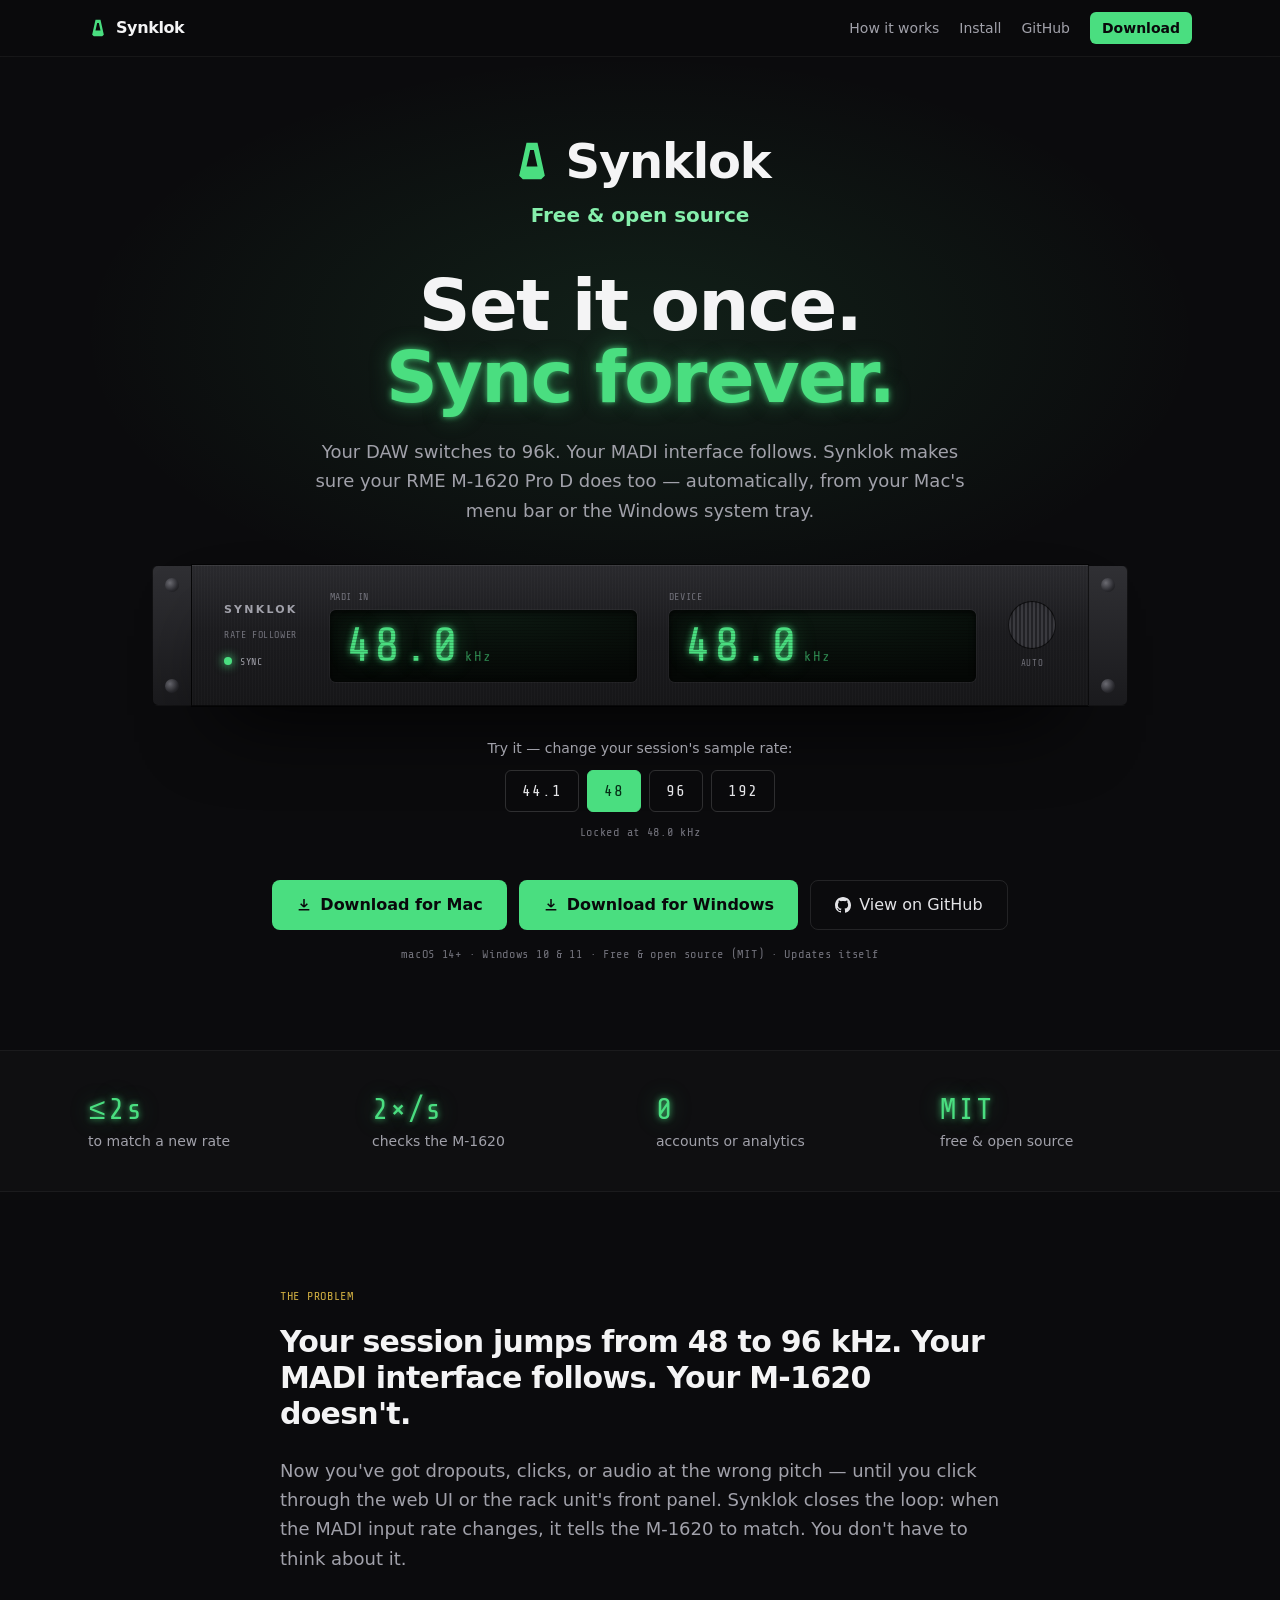
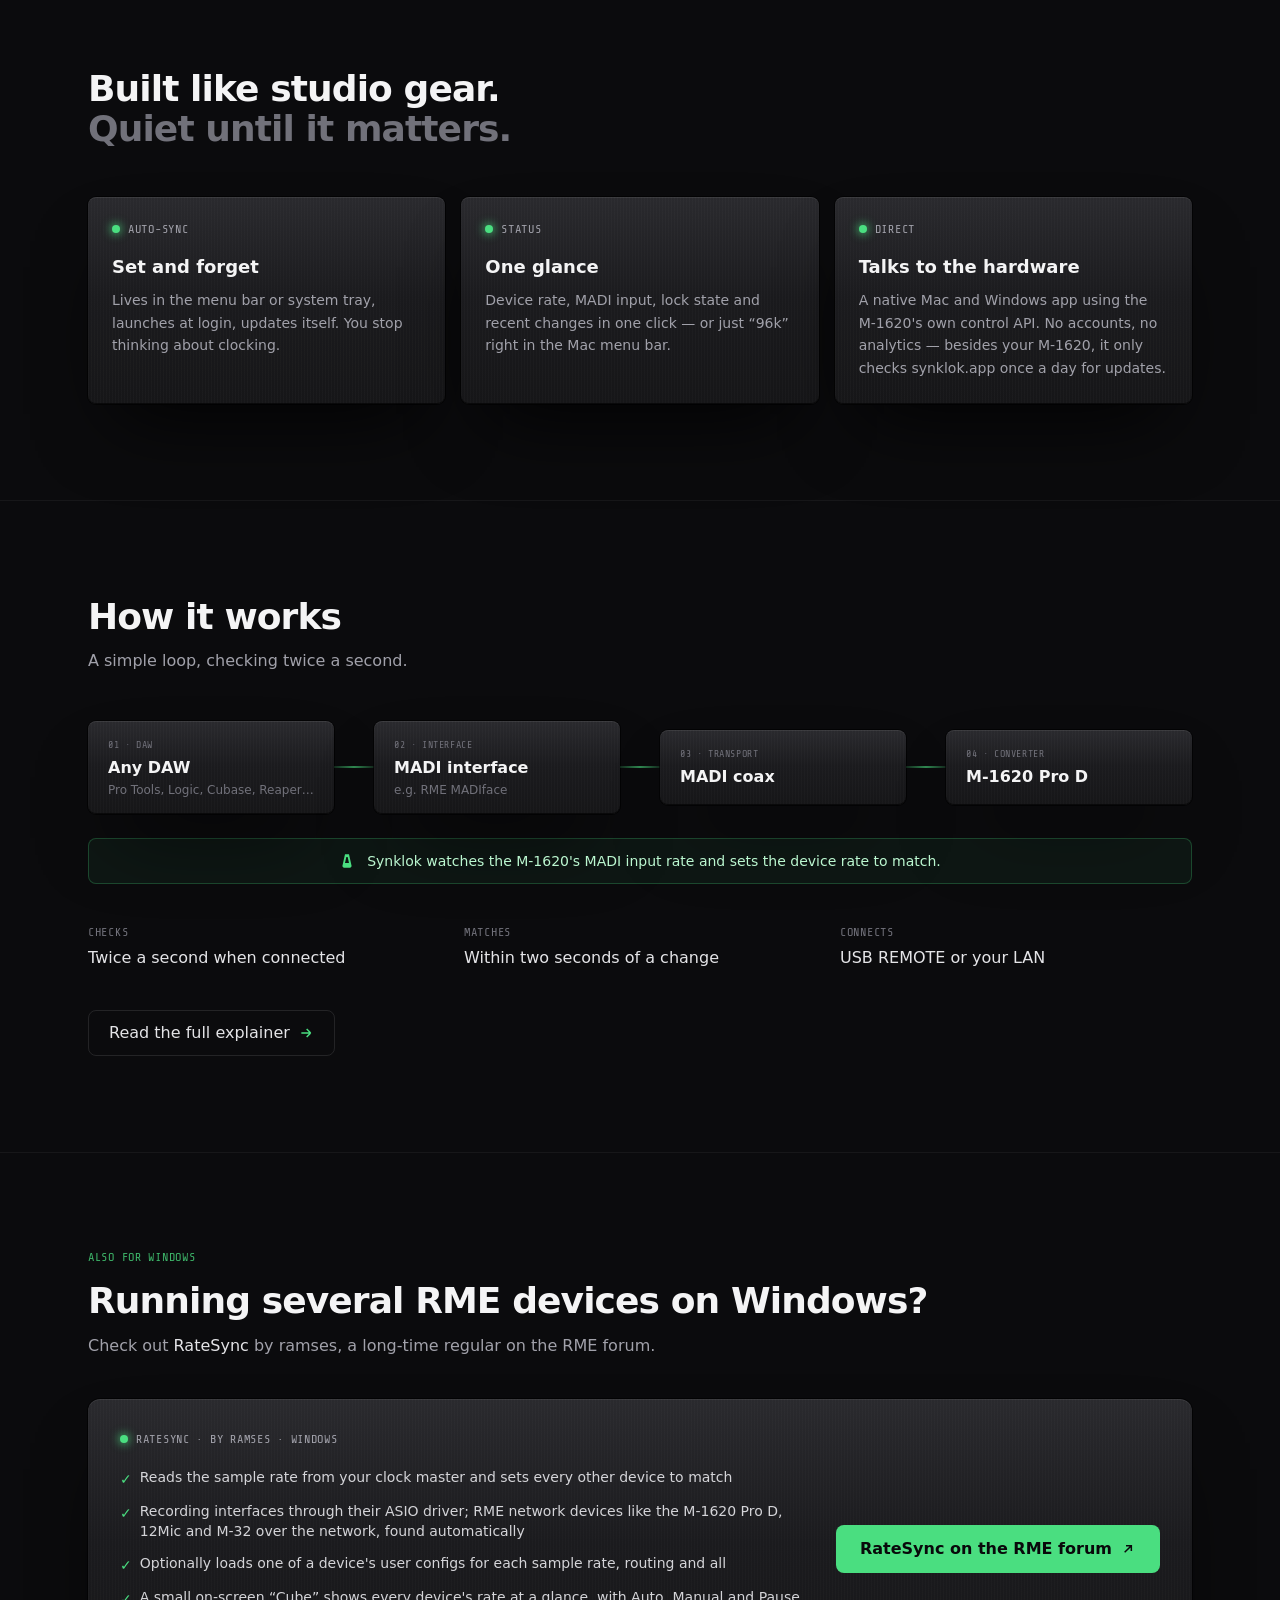
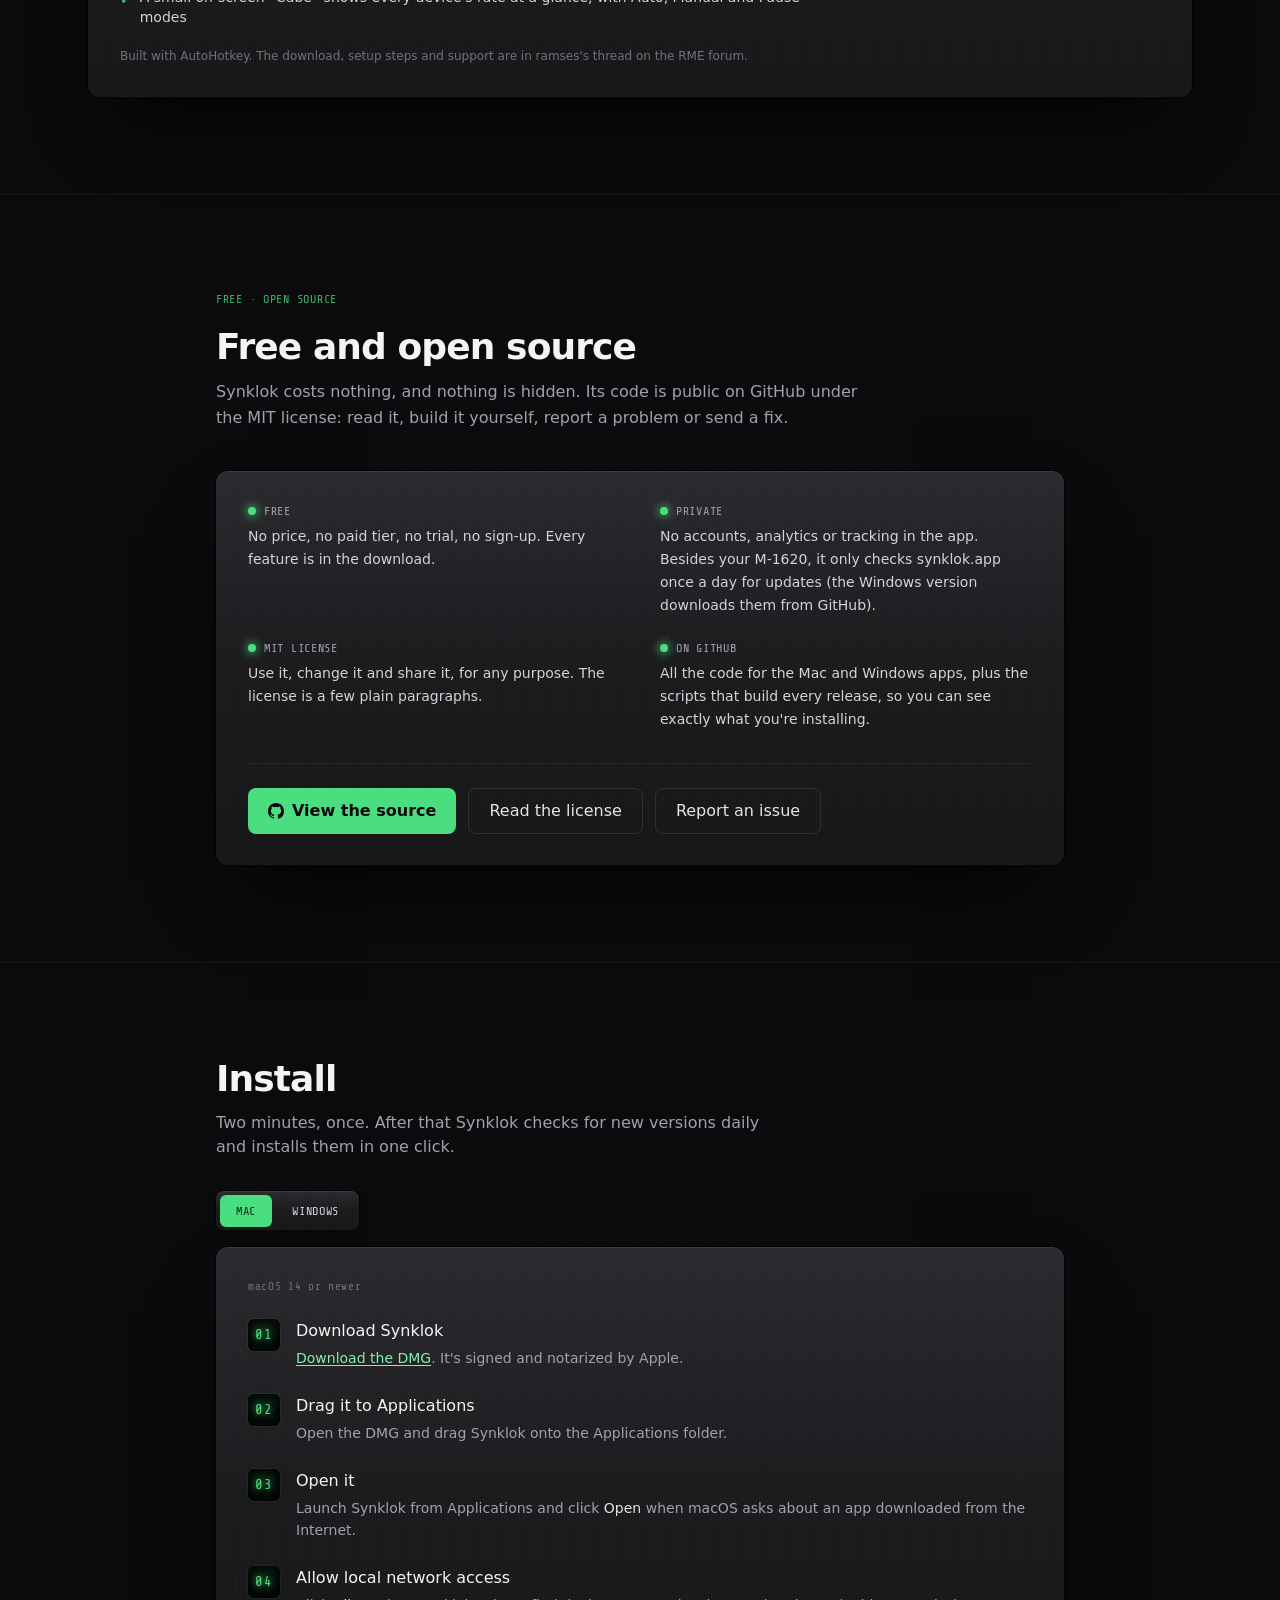
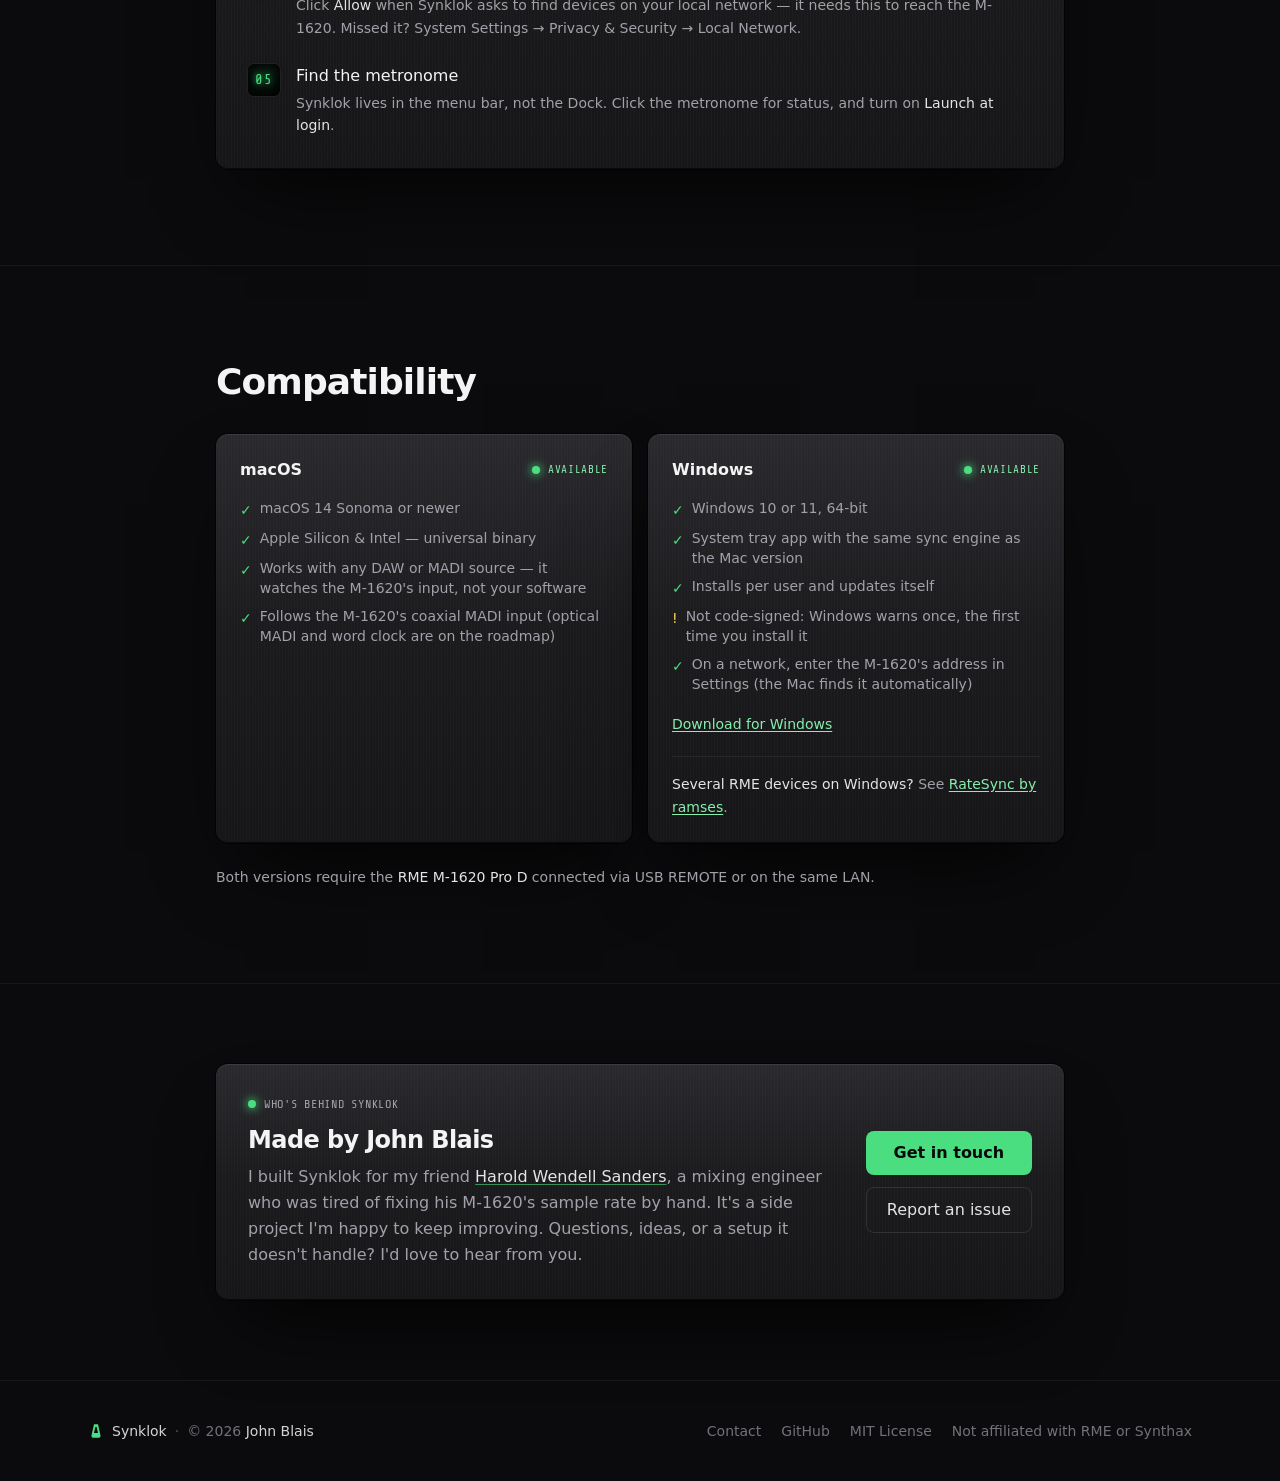
==== commit f7ab2cd3: "Credit Harold Wendell Sanders in Made by Co-Authored-By: Claude Opus 5.5 <noreply@anthropic.com>" ====
--- a/index.html
+++ b/index.html
@@ -412,7 +412,8 @@
           </div>
           <h2 class="text-2xl font-bold tracking-tight mb-2">Made by John Blais</h2>
           <p class="text-zinc-400 leading-relaxed">
-            I built Synklok after a friend kept having to fix his <span class="whitespace-nowrap">M-1620's</span> sample rate by hand.
+            I built Synklok for my friend <a href="https://haroldwsanders.com/" target="_blank" rel="noopener" class="text-zinc-200 hover:text-green-200 underline underline-offset-2 decoration-green-400/60">Harold Wendell Sanders</a>,
+            a mixing engineer who was tired of fixing his <span class="whitespace-nowrap">M-1620's</span> sample rate by hand.
             It's a side project I'm happy to keep improving. Questions, ideas, or a setup it doesn't handle? I'd love to hear from you.
           </p>
         </div>
--- a/styles.css
+++ b/styles.css
@@ -1 +1 @@
-*,:after,:before{--tw-border-spacing-x:0;--tw-border-spacing-y:0;--tw-translate-x:0;--tw-translate-y:0;--tw-rotate:0;--tw-skew-x:0;--tw-skew-y:0;--tw-scale-x:1;--tw-scale-y:1;--tw-pan-x: ;--tw-pan-y: ;--tw-pinch-zoom: ;--tw-scroll-snap-strictness:proximity;--tw-gradient-from-position: ;--tw-gradient-via-position: ;--tw-gradient-to-position: ;--tw-ordinal: ;--tw-slashed-zero: ;--tw-numeric-figure: ;--tw-numeric-spacing: ;--tw-numeric-fraction: ;--tw-ring-inset: ;--tw-ring-offset-width:0px;--tw-ring-offset-color:#fff;--tw-ring-color:rgba(59,130,246,.5);--tw-ring-offset-shadow:0 0 #0000;--tw-ring-shadow:0 0 #0000;--tw-shadow:0 0 #0000;--tw-shadow-colored:0 0 #0000;--tw-blur: ;--tw-brightness: ;--tw-contrast: ;--tw-grayscale: ;--tw-hue-rotate: ;--tw-invert: ;--tw-saturate: ;--tw-sepia: ;--tw-drop-shadow: ;--tw-backdrop-blur: ;--tw-backdrop-brightness: ;--tw-backdrop-contrast: ;--tw-backdrop-grayscale: ;--tw-backdrop-hue-rotate: ;--tw-backdrop-invert: ;--tw-backdrop-opacity: ;--tw-backdrop-saturate: ;--tw-backdrop-sepia: ;--tw-contain-size: ;--tw-contain-layout: ;--tw-contain-paint: ;--tw-contain-style: }::backdrop{--tw-border-spacing-x:0;--tw-border-spacing-y:0;--tw-translate-x:0;--tw-translate-y:0;--tw-rotate:0;--tw-skew-x:0;--tw-skew-y:0;--tw-scale-x:1;--tw-scale-y:1;--tw-pan-x: ;--tw-pan-y: ;--tw-pinch-zoom: ;--tw-scroll-snap-strictness:proximity;--tw-gradient-from-position: ;--tw-gradient-via-position: ;--tw-gradient-to-position: ;--tw-ordinal: ;--tw-slashed-zero: ;--tw-numeric-figure: ;--tw-numeric-spacing: ;--tw-numeric-fraction: ;--tw-ring-inset: ;--tw-ring-offset-width:0px;--tw-ring-offset-color:#fff;--tw-ring-color:rgba(59,130,246,.5);--tw-ring-offset-shadow:0 0 #0000;--tw-ring-shadow:0 0 #0000;--tw-shadow:0 0 #0000;--tw-shadow-colored:0 0 #0000;--tw-blur: ;--tw-brightness: ;--tw-contrast: ;--tw-grayscale: ;--tw-hue-rotate: ;--tw-invert: ;--tw-saturate: ;--tw-sepia: ;--tw-drop-shadow: ;--tw-backdrop-blur: ;--tw-backdrop-brightness: ;--tw-backdrop-contrast: ;--tw-backdrop-grayscale: ;--tw-backdrop-hue-rotate: ;--tw-backdrop-invert: ;--tw-backdrop-opacity: ;--tw-backdrop-saturate: ;--tw-backdrop-sepia: ;--tw-contain-size: ;--tw-contain-layout: ;--tw-contain-paint: ;--tw-contain-style: }/*! tailwindcss v3.4.19 | MIT License | https://tailwindcss.com*/*,:after,:before{box-sizing:border-box;border:0 solid #e5e7eb}:after,:before{--tw-content:""}:host,html{line-height:1.5;-webkit-text-size-adjust:100%;-moz-tab-size:4;-o-tab-size:4;tab-size:4;font-family:system-ui,-apple-system,BlinkMacSystemFont,Segoe UI,sans-serif;font-feature-settings:normal;font-variation-settings:normal;-webkit-tap-highlight-color:transparent}body{margin:0;line-height:inherit}hr{height:0;color:inherit;border-top-width:1px}abbr:where([title]){-webkit-text-decoration:underline dotted;text-decoration:underline dotted}h1,h2,h3,h4,h5,h6{font-size:inherit;font-weight:inherit}a{color:inherit;text-decoration:inherit}b,strong{font-weight:bolder}code,kbd,pre,samp{font-family:ui-monospace,SFMono-Regular,Menlo,monospace;font-feature-settings:normal;font-variation-settings:normal;font-size:1em}small{font-size:80%}sub,sup{font-size:75%;line-height:0;position:relative;vertical-align:baseline}sub{bottom:-.25em}sup{top:-.5em}table{text-indent:0;border-color:inherit;border-collapse:collapse}button,input,optgroup,select,textarea{font-family:inherit;font-feature-settings:inherit;font-variation-settings:inherit;font-size:100%;font-weight:inherit;line-height:inherit;letter-spacing:inherit;color:inherit;margin:0;padding:0}button,select{text-transform:none}button,input:where([type=button]),input:where([type=reset]),input:where([type=submit]){-webkit-appearance:button;background-color:transparent;background-image:none}:-moz-focusring{outline:auto}:-moz-ui-invalid{box-shadow:none}progress{vertical-align:baseline}::-webkit-inner-spin-button,::-webkit-outer-spin-button{height:auto}[type=search]{-webkit-appearance:textfield;outline-offset:-2px}::-webkit-search-decoration{-webkit-appearance:none}::-webkit-file-upload-button{-webkit-appearance:button;font:inherit}summary{display:list-item}blockquote,dd,dl,figure,h1,h2,h3,h4,h5,h6,hr,p,pre{margin:0}fieldset{margin:0}fieldset,legend{padding:0}menu,ol,ul{list-style:none;margin:0;padding:0}dialog{padding:0}textarea{resize:vertical}input::-moz-placeholder,textarea::-moz-placeholder{opacity:1;color:#9ca3af}input::placeholder,textarea::placeholder{opacity:1;color:#9ca3af}[role=button],button{cursor:pointer}:disabled{cursor:default}audio,canvas,embed,iframe,img,object,svg,video{display:block;vertical-align:middle}img,video{max-width:100%;height:auto}[hidden]:where(:not([hidden=until-found])){display:none}.pointer-events-none{pointer-events:none}.absolute{position:absolute}.relative{position:relative}.sticky{position:sticky}.inset-0{inset:0}.top-0{top:0}.z-50{z-index:50}.col-span-2{grid-column:span 2/span 2}.mx-auto{margin-left:auto;margin-right:auto}.mb-1\.5{margin-bottom:.375rem}.mb-10{margin-bottom:2.5rem}.mb-12{margin-bottom:3rem}.mb-2{margin-bottom:.5rem}.mb-3{margin-bottom:.75rem}.mb-4{margin-bottom:1rem}.mb-5{margin-bottom:1.25rem}.mb-6{margin-bottom:1.5rem}.mb-8{margin-bottom:2rem}.ml-1{margin-left:.25rem}.ml-auto{margin-left:auto}.mt-0\.5{margin-top:.125rem}.mt-1{margin-top:.25rem}.mt-1\.5{margin-top:.375rem}.mt-10{margin-top:2.5rem}.mt-12{margin-top:3rem}.mt-16{margin-top:4rem}.mt-2{margin-top:.5rem}.mt-3{margin-top:.75rem}.mt-4{margin-top:1rem}.mt-5{margin-top:1.25rem}.mt-6{margin-top:1.5rem}.mt-8{margin-top:2rem}.inline-block{display:inline-block}.flex{display:flex}.inline-flex{display:inline-flex}.grid{display:grid}.hidden{display:none}.h-12{height:3rem}.h-14{height:3.5rem}.h-3\.5{height:.875rem}.h-4{height:1rem}.h-5{height:1.25rem}.h-6{height:1.5rem}.h-8{height:2rem}.h-9{height:2.25rem}.w-0\.5{width:.125rem}.w-10{width:2.5rem}.w-12{width:3rem}.w-3\.5{width:.875rem}.w-4{width:1rem}.w-5{width:1.25rem}.w-8{width:2rem}.w-9{width:2.25rem}.max-w-2xl{max-width:42rem}.max-w-3xl{max-width:48rem}.max-w-4xl{max-width:56rem}.max-w-5xl{max-width:64rem}.max-w-6xl{max-width:72rem}.max-w-xl{max-width:36rem}.flex-1{flex:1 1 0%}.flex-shrink-0{flex-shrink:0}.scroll-mt-14{scroll-margin-top:3.5rem}.grid-cols-2{grid-template-columns:repeat(2,minmax(0,1fr))}.flex-col{flex-direction:column}.flex-wrap{flex-wrap:wrap}.items-start{align-items:flex-start}.items-center{align-items:center}.items-stretch{align-items:stretch}.justify-center{justify-content:center}.justify-between{justify-content:space-between}.gap-1{gap:.25rem}.gap-12{gap:3rem}.gap-2{gap:.5rem}.gap-3{gap:.75rem}.gap-4{gap:1rem}.gap-5{gap:1.25rem}.gap-6{gap:1.5rem}.gap-8{gap:2rem}.gap-x-10{-moz-column-gap:2.5rem;column-gap:2.5rem}.gap-x-5{-moz-column-gap:1.25rem;column-gap:1.25rem}.gap-y-2{row-gap:.5rem}.gap-y-6{row-gap:1.5rem}.gap-y-8{row-gap:2rem}.space-y-2>:not([hidden])~:not([hidden]){--tw-space-y-reverse:0;margin-top:calc(.5rem*(1 - var(--tw-space-y-reverse)));margin-bottom:calc(.5rem*var(--tw-space-y-reverse))}.space-y-3>:not([hidden])~:not([hidden]){--tw-space-y-reverse:0;margin-top:calc(.75rem*(1 - var(--tw-space-y-reverse)));margin-bottom:calc(.75rem*var(--tw-space-y-reverse))}.space-y-5>:not([hidden])~:not([hidden]){--tw-space-y-reverse:0;margin-top:calc(1.25rem*(1 - var(--tw-space-y-reverse)));margin-bottom:calc(1.25rem*var(--tw-space-y-reverse))}.space-y-6>:not([hidden])~:not([hidden]){--tw-space-y-reverse:0;margin-top:calc(1.5rem*(1 - var(--tw-space-y-reverse)));margin-bottom:calc(1.5rem*var(--tw-space-y-reverse))}.space-y-7>:not([hidden])~:not([hidden]){--tw-space-y-reverse:0;margin-top:calc(1.75rem*(1 - var(--tw-space-y-reverse)));margin-bottom:calc(1.75rem*var(--tw-space-y-reverse))}.overflow-hidden{overflow:hidden}.scroll-smooth{scroll-behavior:smooth}.whitespace-nowrap{white-space:nowrap}.rounded-full{border-radius:9999px}.rounded-lg{border-radius:.5rem}.rounded-md{border-radius:.375rem}.rounded-xl{border-radius:.75rem}.rounded-l-md{border-top-left-radius:.375rem;border-bottom-left-radius:.375rem}.rounded-r-md{border-top-right-radius:.375rem;border-bottom-right-radius:.375rem}.border{border-width:1px}.border-y{border-top-width:1px}.border-b,.border-y{border-bottom-width:1px}.border-l-2{border-left-width:2px}.border-t{border-top-width:1px}.border-amber-300\/50{border-color:rgba(252,211,77,.5)}.border-black\/60{border-color:rgba(0,0,0,.6)}.border-black\/70{border-color:rgba(0,0,0,.7)}.border-green-400\/25{border-color:rgba(74,222,128,.25)}.border-white\/10{border-color:hsla(0,0%,100%,.1)}.border-white\/15{border-color:hsla(0,0%,100%,.15)}.border-white\/5{border-color:hsla(0,0%,100%,.05)}.bg-\[\#0b0b0d\]\/80{background-color:rgba(11,11,13,.8)}.bg-green-400{--tw-bg-opacity:1;background-color:rgb(74 222 128/var(--tw-bg-opacity,1))}.bg-green-400\/\[0\.06\]{background-color:rgba(74,222,128,.06)}.bg-white\/\[0\.015\]{background-color:hsla(0,0%,100%,.015)}.p-1{padding:.25rem}.p-5{padding:1.25rem}.p-6{padding:1.5rem}.px-3{padding-left:.75rem;padding-right:.75rem}.px-4{padding-left:1rem;padding-right:1rem}.px-5{padding-left:1.25rem;padding-right:1.25rem}.px-6{padding-left:1.5rem;padding-right:1.5rem}.py-1\.5{padding-top:.375rem;padding-bottom:.375rem}.py-10{padding-top:2.5rem;padding-bottom:2.5rem}.py-2{padding-top:.5rem;padding-bottom:.5rem}.py-2\.5{padding-top:.625rem;padding-bottom:.625rem}.py-20{padding-top:5rem;padding-bottom:5rem}.py-24{padding-top:6rem;padding-bottom:6rem}.py-3{padding-top:.75rem;padding-bottom:.75rem}.py-4{padding-top:1rem;padding-bottom:1rem}.py-6{padding-top:1.5rem;padding-bottom:1.5rem}.pb-10{padding-bottom:2.5rem}.pb-12{padding-bottom:3rem}.pb-24{padding-bottom:6rem}.pb-6{padding-bottom:1.5rem}.pl-4{padding-left:1rem}.pt-20{padding-top:5rem}.pt-4{padding-top:1rem}.pt-6{padding-top:1.5rem}.text-center{text-align:center}.font-sans{font-family:system-ui,-apple-system,BlinkMacSystemFont,Segoe UI,sans-serif}.text-2xl{font-size:1.5rem;line-height:2rem}.text-3xl{font-size:1.875rem;line-height:2.25rem}.text-4xl{font-size:2.25rem;line-height:2.5rem}.text-5xl{font-size:3rem;line-height:1}.text-\[10px\]{font-size:10px}.text-\[11px\]{font-size:11px}.text-\[9px\]{font-size:9px}.text-lg{font-size:1.125rem;line-height:1.75rem}.text-sm{font-size:.875rem;line-height:1.25rem}.text-xl{font-size:1.25rem;line-height:1.75rem}.text-xs{font-size:.75rem;line-height:1rem}.font-bold{font-weight:700}.font-extrabold{font-weight:800}.font-medium{font-weight:500}.font-semibold{font-weight:600}.uppercase{text-transform:uppercase}.leading-\[0\.95\]{line-height:.95}.leading-relaxed{line-height:1.625}.leading-snug{line-height:1.375}.tracking-\[0\.25em\]{letter-spacing:.25em}.tracking-\[0\.2em\]{letter-spacing:.2em}.tracking-\[0\.3em\]{letter-spacing:.3em}.tracking-tight{letter-spacing:-.025em}.tracking-widest{letter-spacing:.1em}.text-amber-300{--tw-text-opacity:1;color:rgb(252 211 77/var(--tw-text-opacity,1))}.text-amber-300\/60{color:rgba(252,211,77,.6)}.text-amber-300\/80{color:rgba(252,211,77,.8)}.text-green-200{--tw-text-opacity:1;color:rgb(187 247 208/var(--tw-text-opacity,1))}.text-green-300{--tw-text-opacity:1;color:rgb(134 239 172/var(--tw-text-opacity,1))}.text-green-400{--tw-text-opacity:1;color:rgb(74 222 128/var(--tw-text-opacity,1))}.text-green-400\/60{color:rgba(74,222,128,.6)}.text-green-400\/80{color:rgba(74,222,128,.8)}.text-zinc-100{--tw-text-opacity:1;color:rgb(244 244 245/var(--tw-text-opacity,1))}.text-zinc-200{--tw-text-opacity:1;color:rgb(228 228 231/var(--tw-text-opacity,1))}.text-zinc-300{--tw-text-opacity:1;color:rgb(212 212 216/var(--tw-text-opacity,1))}.text-zinc-400{--tw-text-opacity:1;color:rgb(161 161 170/var(--tw-text-opacity,1))}.text-zinc-500{--tw-text-opacity:1;color:rgb(113 113 122/var(--tw-text-opacity,1))}.text-zinc-600{--tw-text-opacity:1;color:rgb(82 82 91/var(--tw-text-opacity,1))}.text-zinc-950{--tw-text-opacity:1;color:rgb(9 9 11/var(--tw-text-opacity,1))}.underline{text-decoration-line:underline}.underline-offset-2{text-underline-offset:2px}.underline-offset-4{text-underline-offset:4px}.antialiased{-webkit-font-smoothing:antialiased;-moz-osx-font-smoothing:grayscale}.shadow-inner{--tw-shadow:inset 0 2px 4px 0 rgba(0,0,0,.05);--tw-shadow-colored:inset 0 2px 4px 0 var(--tw-shadow-color);box-shadow:var(--tw-ring-offset-shadow,0 0 #0000),var(--tw-ring-shadow,0 0 #0000),var(--tw-shadow)}.ring-1{--tw-ring-offset-shadow:var(--tw-ring-inset) 0 0 0 var(--tw-ring-offset-width) var(--tw-ring-offset-color);--tw-ring-shadow:var(--tw-ring-inset) 0 0 0 calc(1px + var(--tw-ring-offset-width)) var(--tw-ring-color);box-shadow:var(--tw-ring-offset-shadow),var(--tw-ring-shadow),var(--tw-shadow,0 0 #0000)}.ring-green-400\/30{--tw-ring-color:rgba(74,222,128,.3)}.backdrop-blur-md{--tw-backdrop-blur:blur(12px);-webkit-backdrop-filter:var(--tw-backdrop-blur) var(--tw-backdrop-brightness) var(--tw-backdrop-contrast) var(--tw-backdrop-grayscale) var(--tw-backdrop-hue-rotate) var(--tw-backdrop-invert) var(--tw-backdrop-opacity) var(--tw-backdrop-saturate) var(--tw-backdrop-sepia);backdrop-filter:var(--tw-backdrop-blur) var(--tw-backdrop-brightness) var(--tw-backdrop-contrast) var(--tw-backdrop-grayscale) var(--tw-backdrop-hue-rotate) var(--tw-backdrop-invert) var(--tw-backdrop-opacity) var(--tw-backdrop-saturate) var(--tw-backdrop-sepia)}.transition{transition-property:color,background-color,border-color,text-decoration-color,fill,stroke,opacity,box-shadow,transform,filter,-webkit-backdrop-filter;transition-property:color,background-color,border-color,text-decoration-color,fill,stroke,opacity,box-shadow,transform,filter,backdrop-filter;transition-property:color,background-color,border-color,text-decoration-color,fill,stroke,opacity,box-shadow,transform,filter,backdrop-filter,-webkit-backdrop-filter;transition-timing-function:cubic-bezier(.4,0,.2,1);transition-duration:.15s}@font-face{font-family:Share Tech Mono;src:url(/fonts/share-tech-mono.woff2) format("woff2");font-weight:400;font-style:normal;font-display:swap}:root{--led:#4ade80;--amber:#fbbf24}body{background:#0b0b0d}.led{font-family:Share Tech Mono,ui-monospace,SFMono-Regular,Menlo,monospace;letter-spacing:.06em}.panel{background:repeating-linear-gradient(90deg,hsla(0,0%,100%,.018) 0 1px,transparent 1px 3px),linear-gradient(180deg,#2a2a2e,#1b1b1e 48%,#161618);box-shadow:inset 0 1px 0 hsla(0,0%,100%,.08),inset 0 -1px 0 rgba(0,0,0,.6),0 40px 80px -30px rgba(0,0,0,.9),0 0 0 1px rgba(0,0,0,.6)}.ear{background:linear-gradient(180deg,#303034,#1a1a1d)}.screw{background:radial-gradient(circle at 35% 35%,#6b6b72,#2b2b30 60%,#111 100%)}.knurl{background:repeating-linear-gradient(90deg,#3a3a3f 0 2px,#222226 2px 4px)}.window{background:radial-gradient(120% 140% at 50% 0,#0d1a12 0,#050806 70%);box-shadow:inset 0 2px 6px rgba(0,0,0,.8),0 0 0 1px hsla(0,0%,100%,.04)}.scanlines{position:relative}.scanlines:after{content:"";position:absolute;inset:0;pointer-events:none;border-radius:inherit;background:repeating-linear-gradient(0deg,rgba(0,0,0,.18) 0 1px,transparent 1px 3px)}.glow-green{color:var(--led);text-shadow:0 0 6px rgba(74,222,128,.85),0 0 22px rgba(74,222,128,.35)}.glow-amber{color:var(--amber);text-shadow:0 0 6px rgba(251,191,36,.85),0 0 22px rgba(251,191,36,.35)}.dot{display:inline-block;width:8px;height:8px;border-radius:9999px;flex-shrink:0}.dot-on{background:var(--led);box-shadow:0 0 8px 2px rgba(74,222,128,.6)}.dot-amber{background:var(--amber);box-shadow:0 0 8px 2px rgba(251,191,36,.6)}.dot-off{background:#1f2a22}.rate-btn[aria-pressed=true]{border-color:var(--led)}.os-tab[aria-selected=true],.rate-btn[aria-pressed=true]{background:var(--led);color:#052e16}.cable{background:linear-gradient(90deg,rgba(74,222,128,.15),rgba(74,222,128,.6),rgba(74,222,128,.15))}.hover\:border-green-400\/60:hover{border-color:rgba(74,222,128,.6)}.hover\:border-white\/25:hover{border-color:hsla(0,0%,100%,.25)}.hover\:bg-green-300:hover{--tw-bg-opacity:1;background-color:rgb(134 239 172/var(--tw-bg-opacity,1))}.hover\:text-green-200:hover{--tw-text-opacity:1;color:rgb(187 247 208/var(--tw-text-opacity,1))}.hover\:text-zinc-100:hover{--tw-text-opacity:1;color:rgb(244 244 245/var(--tw-text-opacity,1))}.hover\:text-zinc-200:hover{--tw-text-opacity:1;color:rgb(228 228 231/var(--tw-text-opacity,1))}.hover\:underline:hover{text-decoration-line:underline}@media (min-width:640px){.sm\:col-span-1{grid-column:span 1/span 1}.sm\:mt-1{margin-top:.25rem}.sm\:inline{display:inline}.sm\:flex{display:flex}.sm\:hidden{display:none}.sm\:h-11{height:2.75rem}.sm\:w-11{width:2.75rem}.sm\:grid-cols-2{grid-template-columns:repeat(2,minmax(0,1fr))}.sm\:grid-cols-3{grid-template-columns:repeat(3,minmax(0,1fr))}.sm\:grid-cols-\[1fr_auto\]{grid-template-columns:1fr auto}.sm\:grid-cols-\[auto_1fr_1fr_auto\]{grid-template-columns:auto 1fr 1fr auto}.sm\:flex-col{flex-direction:column}.sm\:items-start{align-items:flex-start}.sm\:gap-8{gap:2rem}.sm\:rounded-none{border-radius:0}.sm\:p-6{padding:1.5rem}.sm\:p-8{padding:2rem}.sm\:px-4{padding-left:1rem;padding-right:1rem}.sm\:px-6{padding-left:1.5rem;padding-right:1.5rem}.sm\:px-8{padding-left:2rem;padding-right:2rem}.sm\:text-3xl{font-size:1.875rem;line-height:2.25rem}.sm\:text-4xl{font-size:2.25rem;line-height:2.5rem}.sm\:text-5xl{font-size:3rem;line-height:1}.sm\:text-6xl{font-size:3.75rem;line-height:1}.sm\:text-7xl{font-size:4.5rem;line-height:1}.sm\:text-sm{font-size:.875rem;line-height:1.25rem}.sm\:text-xl{font-size:1.25rem;line-height:1.75rem}}@media (min-width:768px){.md\:grid-cols-3{grid-template-columns:repeat(3,minmax(0,1fr))}.md\:grid-cols-4{grid-template-columns:repeat(4,minmax(0,1fr))}.md\:grid-cols-\[1fr_auto\]{grid-template-columns:1fr auto}}@media (min-width:1024px){.lg\:mx-0{margin-left:0;margin-right:0}.lg\:h-0\.5{height:.125rem}.lg\:w-10{width:2.5rem}.lg\:flex-1{flex:1 1 0%}.lg\:grid-cols-3{grid-template-columns:repeat(3,minmax(0,1fr))}.lg\:grid-cols-\[1\.2fr_1fr\]{grid-template-columns:1.2fr 1fr}.lg\:grid-cols-\[1\.4fr_1fr\]{grid-template-columns:1.4fr 1fr}.lg\:flex-row{flex-direction:row}.lg\:items-center{align-items:center}.lg\:gap-0{gap:0}}+*,:after,:before{--tw-border-spacing-x:0;--tw-border-spacing-y:0;--tw-translate-x:0;--tw-translate-y:0;--tw-rotate:0;--tw-skew-x:0;--tw-skew-y:0;--tw-scale-x:1;--tw-scale-y:1;--tw-pan-x: ;--tw-pan-y: ;--tw-pinch-zoom: ;--tw-scroll-snap-strictness:proximity;--tw-gradient-from-position: ;--tw-gradient-via-position: ;--tw-gradient-to-position: ;--tw-ordinal: ;--tw-slashed-zero: ;--tw-numeric-figure: ;--tw-numeric-spacing: ;--tw-numeric-fraction: ;--tw-ring-inset: ;--tw-ring-offset-width:0px;--tw-ring-offset-color:#fff;--tw-ring-color:rgba(59,130,246,.5);--tw-ring-offset-shadow:0 0 #0000;--tw-ring-shadow:0 0 #0000;--tw-shadow:0 0 #0000;--tw-shadow-colored:0 0 #0000;--tw-blur: ;--tw-brightness: ;--tw-contrast: ;--tw-grayscale: ;--tw-hue-rotate: ;--tw-invert: ;--tw-saturate: ;--tw-sepia: ;--tw-drop-shadow: ;--tw-backdrop-blur: ;--tw-backdrop-brightness: ;--tw-backdrop-contrast: ;--tw-backdrop-grayscale: ;--tw-backdrop-hue-rotate: ;--tw-backdrop-invert: ;--tw-backdrop-opacity: ;--tw-backdrop-saturate: ;--tw-backdrop-sepia: ;--tw-contain-size: ;--tw-contain-layout: ;--tw-contain-paint: ;--tw-contain-style: }::backdrop{--tw-border-spacing-x:0;--tw-border-spacing-y:0;--tw-translate-x:0;--tw-translate-y:0;--tw-rotate:0;--tw-skew-x:0;--tw-skew-y:0;--tw-scale-x:1;--tw-scale-y:1;--tw-pan-x: ;--tw-pan-y: ;--tw-pinch-zoom: ;--tw-scroll-snap-strictness:proximity;--tw-gradient-from-position: ;--tw-gradient-via-position: ;--tw-gradient-to-position: ;--tw-ordinal: ;--tw-slashed-zero: ;--tw-numeric-figure: ;--tw-numeric-spacing: ;--tw-numeric-fraction: ;--tw-ring-inset: ;--tw-ring-offset-width:0px;--tw-ring-offset-color:#fff;--tw-ring-color:rgba(59,130,246,.5);--tw-ring-offset-shadow:0 0 #0000;--tw-ring-shadow:0 0 #0000;--tw-shadow:0 0 #0000;--tw-shadow-colored:0 0 #0000;--tw-blur: ;--tw-brightness: ;--tw-contrast: ;--tw-grayscale: ;--tw-hue-rotate: ;--tw-invert: ;--tw-saturate: ;--tw-sepia: ;--tw-drop-shadow: ;--tw-backdrop-blur: ;--tw-backdrop-brightness: ;--tw-backdrop-contrast: ;--tw-backdrop-grayscale: ;--tw-backdrop-hue-rotate: ;--tw-backdrop-invert: ;--tw-backdrop-opacity: ;--tw-backdrop-saturate: ;--tw-backdrop-sepia: ;--tw-contain-size: ;--tw-contain-layout: ;--tw-contain-paint: ;--tw-contain-style: }/*! tailwindcss v3.4.19 | MIT License | https://tailwindcss.com*/*,:after,:before{box-sizing:border-box;border:0 solid #e5e7eb}:after,:before{--tw-content:""}:host,html{line-height:1.5;-webkit-text-size-adjust:100%;-moz-tab-size:4;-o-tab-size:4;tab-size:4;font-family:system-ui,-apple-system,BlinkMacSystemFont,Segoe UI,sans-serif;font-feature-settings:normal;font-variation-settings:normal;-webkit-tap-highlight-color:transparent}body{margin:0;line-height:inherit}hr{height:0;color:inherit;border-top-width:1px}abbr:where([title]){-webkit-text-decoration:underline dotted;text-decoration:underline dotted}h1,h2,h3,h4,h5,h6{font-size:inherit;font-weight:inherit}a{color:inherit;text-decoration:inherit}b,strong{font-weight:bolder}code,kbd,pre,samp{font-family:ui-monospace,SFMono-Regular,Menlo,monospace;font-feature-settings:normal;font-variation-settings:normal;font-size:1em}small{font-size:80%}sub,sup{font-size:75%;line-height:0;position:relative;vertical-align:baseline}sub{bottom:-.25em}sup{top:-.5em}table{text-indent:0;border-color:inherit;border-collapse:collapse}button,input,optgroup,select,textarea{font-family:inherit;font-feature-settings:inherit;font-variation-settings:inherit;font-size:100%;font-weight:inherit;line-height:inherit;letter-spacing:inherit;color:inherit;margin:0;padding:0}button,select{text-transform:none}button,input:where([type=button]),input:where([type=reset]),input:where([type=submit]){-webkit-appearance:button;background-color:transparent;background-image:none}:-moz-focusring{outline:auto}:-moz-ui-invalid{box-shadow:none}progress{vertical-align:baseline}::-webkit-inner-spin-button,::-webkit-outer-spin-button{height:auto}[type=search]{-webkit-appearance:textfield;outline-offset:-2px}::-webkit-search-decoration{-webkit-appearance:none}::-webkit-file-upload-button{-webkit-appearance:button;font:inherit}summary{display:list-item}blockquote,dd,dl,figure,h1,h2,h3,h4,h5,h6,hr,p,pre{margin:0}fieldset{margin:0}fieldset,legend{padding:0}menu,ol,ul{list-style:none;margin:0;padding:0}dialog{padding:0}textarea{resize:vertical}input::-moz-placeholder,textarea::-moz-placeholder{opacity:1;color:#9ca3af}input::placeholder,textarea::placeholder{opacity:1;color:#9ca3af}[role=button],button{cursor:pointer}:disabled{cursor:default}audio,canvas,embed,iframe,img,object,svg,video{display:block;vertical-align:middle}img,video{max-width:100%;height:auto}[hidden]:where(:not([hidden=until-found])){display:none}.pointer-events-none{pointer-events:none}.absolute{position:absolute}.relative{position:relative}.sticky{position:sticky}.inset-0{inset:0}.top-0{top:0}.z-50{z-index:50}.col-span-2{grid-column:span 2/span 2}.mx-auto{margin-left:auto;margin-right:auto}.mb-1\.5{margin-bottom:.375rem}.mb-10{margin-bottom:2.5rem}.mb-12{margin-bottom:3rem}.mb-2{margin-bottom:.5rem}.mb-3{margin-bottom:.75rem}.mb-4{margin-bottom:1rem}.mb-5{margin-bottom:1.25rem}.mb-6{margin-bottom:1.5rem}.mb-8{margin-bottom:2rem}.ml-1{margin-left:.25rem}.ml-auto{margin-left:auto}.mt-0\.5{margin-top:.125rem}.mt-1{margin-top:.25rem}.mt-1\.5{margin-top:.375rem}.mt-10{margin-top:2.5rem}.mt-12{margin-top:3rem}.mt-16{margin-top:4rem}.mt-2{margin-top:.5rem}.mt-3{margin-top:.75rem}.mt-4{margin-top:1rem}.mt-5{margin-top:1.25rem}.mt-6{margin-top:1.5rem}.mt-8{margin-top:2rem}.inline-block{display:inline-block}.flex{display:flex}.inline-flex{display:inline-flex}.grid{display:grid}.hidden{display:none}.h-12{height:3rem}.h-14{height:3.5rem}.h-3\.5{height:.875rem}.h-4{height:1rem}.h-5{height:1.25rem}.h-6{height:1.5rem}.h-8{height:2rem}.h-9{height:2.25rem}.w-0\.5{width:.125rem}.w-10{width:2.5rem}.w-12{width:3rem}.w-3\.5{width:.875rem}.w-4{width:1rem}.w-5{width:1.25rem}.w-8{width:2rem}.w-9{width:2.25rem}.max-w-2xl{max-width:42rem}.max-w-3xl{max-width:48rem}.max-w-4xl{max-width:56rem}.max-w-5xl{max-width:64rem}.max-w-6xl{max-width:72rem}.max-w-xl{max-width:36rem}.flex-1{flex:1 1 0%}.flex-shrink-0{flex-shrink:0}.scroll-mt-14{scroll-margin-top:3.5rem}.grid-cols-2{grid-template-columns:repeat(2,minmax(0,1fr))}.flex-col{flex-direction:column}.flex-wrap{flex-wrap:wrap}.items-start{align-items:flex-start}.items-center{align-items:center}.items-stretch{align-items:stretch}.justify-center{justify-content:center}.justify-between{justify-content:space-between}.gap-1{gap:.25rem}.gap-12{gap:3rem}.gap-2{gap:.5rem}.gap-3{gap:.75rem}.gap-4{gap:1rem}.gap-5{gap:1.25rem}.gap-6{gap:1.5rem}.gap-8{gap:2rem}.gap-x-10{-moz-column-gap:2.5rem;column-gap:2.5rem}.gap-x-5{-moz-column-gap:1.25rem;column-gap:1.25rem}.gap-y-2{row-gap:.5rem}.gap-y-6{row-gap:1.5rem}.gap-y-8{row-gap:2rem}.space-y-2>:not([hidden])~:not([hidden]){--tw-space-y-reverse:0;margin-top:calc(.5rem*(1 - var(--tw-space-y-reverse)));margin-bottom:calc(.5rem*var(--tw-space-y-reverse))}.space-y-3>:not([hidden])~:not([hidden]){--tw-space-y-reverse:0;margin-top:calc(.75rem*(1 - var(--tw-space-y-reverse)));margin-bottom:calc(.75rem*var(--tw-space-y-reverse))}.space-y-5>:not([hidden])~:not([hidden]){--tw-space-y-reverse:0;margin-top:calc(1.25rem*(1 - var(--tw-space-y-reverse)));margin-bottom:calc(1.25rem*var(--tw-space-y-reverse))}.space-y-6>:not([hidden])~:not([hidden]){--tw-space-y-reverse:0;margin-top:calc(1.5rem*(1 - var(--tw-space-y-reverse)));margin-bottom:calc(1.5rem*var(--tw-space-y-reverse))}.space-y-7>:not([hidden])~:not([hidden]){--tw-space-y-reverse:0;margin-top:calc(1.75rem*(1 - var(--tw-space-y-reverse)));margin-bottom:calc(1.75rem*var(--tw-space-y-reverse))}.overflow-hidden{overflow:hidden}.scroll-smooth{scroll-behavior:smooth}.whitespace-nowrap{white-space:nowrap}.rounded-full{border-radius:9999px}.rounded-lg{border-radius:.5rem}.rounded-md{border-radius:.375rem}.rounded-xl{border-radius:.75rem}.rounded-l-md{border-top-left-radius:.375rem;border-bottom-left-radius:.375rem}.rounded-r-md{border-top-right-radius:.375rem;border-bottom-right-radius:.375rem}.border{border-width:1px}.border-y{border-top-width:1px}.border-b,.border-y{border-bottom-width:1px}.border-l-2{border-left-width:2px}.border-t{border-top-width:1px}.border-amber-300\/50{border-color:rgba(252,211,77,.5)}.border-black\/60{border-color:rgba(0,0,0,.6)}.border-black\/70{border-color:rgba(0,0,0,.7)}.border-green-400\/25{border-color:rgba(74,222,128,.25)}.border-white\/10{border-color:hsla(0,0%,100%,.1)}.border-white\/15{border-color:hsla(0,0%,100%,.15)}.border-white\/5{border-color:hsla(0,0%,100%,.05)}.bg-\[\#0b0b0d\]\/80{background-color:rgba(11,11,13,.8)}.bg-green-400{--tw-bg-opacity:1;background-color:rgb(74 222 128/var(--tw-bg-opacity,1))}.bg-green-400\/\[0\.06\]{background-color:rgba(74,222,128,.06)}.bg-white\/\[0\.015\]{background-color:hsla(0,0%,100%,.015)}.p-1{padding:.25rem}.p-5{padding:1.25rem}.p-6{padding:1.5rem}.px-3{padding-left:.75rem;padding-right:.75rem}.px-4{padding-left:1rem;padding-right:1rem}.px-5{padding-left:1.25rem;padding-right:1.25rem}.px-6{padding-left:1.5rem;padding-right:1.5rem}.py-1\.5{padding-top:.375rem;padding-bottom:.375rem}.py-10{padding-top:2.5rem;padding-bottom:2.5rem}.py-2{padding-top:.5rem;padding-bottom:.5rem}.py-2\.5{padding-top:.625rem;padding-bottom:.625rem}.py-20{padding-top:5rem;padding-bottom:5rem}.py-24{padding-top:6rem;padding-bottom:6rem}.py-3{padding-top:.75rem;padding-bottom:.75rem}.py-4{padding-top:1rem;padding-bottom:1rem}.py-6{padding-top:1.5rem;padding-bottom:1.5rem}.pb-10{padding-bottom:2.5rem}.pb-12{padding-bottom:3rem}.pb-24{padding-bottom:6rem}.pb-6{padding-bottom:1.5rem}.pl-4{padding-left:1rem}.pt-20{padding-top:5rem}.pt-4{padding-top:1rem}.pt-6{padding-top:1.5rem}.text-center{text-align:center}.font-sans{font-family:system-ui,-apple-system,BlinkMacSystemFont,Segoe UI,sans-serif}.text-2xl{font-size:1.5rem;line-height:2rem}.text-3xl{font-size:1.875rem;line-height:2.25rem}.text-4xl{font-size:2.25rem;line-height:2.5rem}.text-5xl{font-size:3rem;line-height:1}.text-\[10px\]{font-size:10px}.text-\[11px\]{font-size:11px}.text-\[9px\]{font-size:9px}.text-lg{font-size:1.125rem;line-height:1.75rem}.text-sm{font-size:.875rem;line-height:1.25rem}.text-xl{font-size:1.25rem;line-height:1.75rem}.text-xs{font-size:.75rem;line-height:1rem}.font-bold{font-weight:700}.font-extrabold{font-weight:800}.font-medium{font-weight:500}.font-semibold{font-weight:600}.uppercase{text-transform:uppercase}.leading-\[0\.95\]{line-height:.95}.leading-relaxed{line-height:1.625}.leading-snug{line-height:1.375}.tracking-\[0\.25em\]{letter-spacing:.25em}.tracking-\[0\.2em\]{letter-spacing:.2em}.tracking-\[0\.3em\]{letter-spacing:.3em}.tracking-tight{letter-spacing:-.025em}.tracking-widest{letter-spacing:.1em}.text-amber-300{--tw-text-opacity:1;color:rgb(252 211 77/var(--tw-text-opacity,1))}.text-amber-300\/60{color:rgba(252,211,77,.6)}.text-amber-300\/80{color:rgba(252,211,77,.8)}.text-green-200{--tw-text-opacity:1;color:rgb(187 247 208/var(--tw-text-opacity,1))}.text-green-300{--tw-text-opacity:1;color:rgb(134 239 172/var(--tw-text-opacity,1))}.text-green-400{--tw-text-opacity:1;color:rgb(74 222 128/var(--tw-text-opacity,1))}.text-green-400\/60{color:rgba(74,222,128,.6)}.text-green-400\/80{color:rgba(74,222,128,.8)}.text-zinc-100{--tw-text-opacity:1;color:rgb(244 244 245/var(--tw-text-opacity,1))}.text-zinc-200{--tw-text-opacity:1;color:rgb(228 228 231/var(--tw-text-opacity,1))}.text-zinc-300{--tw-text-opacity:1;color:rgb(212 212 216/var(--tw-text-opacity,1))}.text-zinc-400{--tw-text-opacity:1;color:rgb(161 161 170/var(--tw-text-opacity,1))}.text-zinc-500{--tw-text-opacity:1;color:rgb(113 113 122/var(--tw-text-opacity,1))}.text-zinc-600{--tw-text-opacity:1;color:rgb(82 82 91/var(--tw-text-opacity,1))}.text-zinc-950{--tw-text-opacity:1;color:rgb(9 9 11/var(--tw-text-opacity,1))}.underline{text-decoration-line:underline}.decoration-green-400\/60{text-decoration-color:rgba(74,222,128,.6)}.underline-offset-2{text-underline-offset:2px}.underline-offset-4{text-underline-offset:4px}.antialiased{-webkit-font-smoothing:antialiased;-moz-osx-font-smoothing:grayscale}.shadow-inner{--tw-shadow:inset 0 2px 4px 0 rgba(0,0,0,.05);--tw-shadow-colored:inset 0 2px 4px 0 var(--tw-shadow-color);box-shadow:var(--tw-ring-offset-shadow,0 0 #0000),var(--tw-ring-shadow,0 0 #0000),var(--tw-shadow)}.ring-1{--tw-ring-offset-shadow:var(--tw-ring-inset) 0 0 0 var(--tw-ring-offset-width) var(--tw-ring-offset-color);--tw-ring-shadow:var(--tw-ring-inset) 0 0 0 calc(1px + var(--tw-ring-offset-width)) var(--tw-ring-color);box-shadow:var(--tw-ring-offset-shadow),var(--tw-ring-shadow),var(--tw-shadow,0 0 #0000)}.ring-green-400\/30{--tw-ring-color:rgba(74,222,128,.3)}.backdrop-blur-md{--tw-backdrop-blur:blur(12px);-webkit-backdrop-filter:var(--tw-backdrop-blur) var(--tw-backdrop-brightness) var(--tw-backdrop-contrast) var(--tw-backdrop-grayscale) var(--tw-backdrop-hue-rotate) var(--tw-backdrop-invert) var(--tw-backdrop-opacity) var(--tw-backdrop-saturate) var(--tw-backdrop-sepia);backdrop-filter:var(--tw-backdrop-blur) var(--tw-backdrop-brightness) var(--tw-backdrop-contrast) var(--tw-backdrop-grayscale) var(--tw-backdrop-hue-rotate) var(--tw-backdrop-invert) var(--tw-backdrop-opacity) var(--tw-backdrop-saturate) var(--tw-backdrop-sepia)}.transition{transition-property:color,background-color,border-color,text-decoration-color,fill,stroke,opacity,box-shadow,transform,filter,-webkit-backdrop-filter;transition-property:color,background-color,border-color,text-decoration-color,fill,stroke,opacity,box-shadow,transform,filter,backdrop-filter;transition-property:color,background-color,border-color,text-decoration-color,fill,stroke,opacity,box-shadow,transform,filter,backdrop-filter,-webkit-backdrop-filter;transition-timing-function:cubic-bezier(.4,0,.2,1);transition-duration:.15s}@font-face{font-family:Share Tech Mono;src:url(/fonts/share-tech-mono.woff2) format("woff2");font-weight:400;font-style:normal;font-display:swap}:root{--led:#4ade80;--amber:#fbbf24}body{background:#0b0b0d}.led{font-family:Share Tech Mono,ui-monospace,SFMono-Regular,Menlo,monospace;letter-spacing:.06em}.panel{background:repeating-linear-gradient(90deg,hsla(0,0%,100%,.018) 0 1px,transparent 1px 3px),linear-gradient(180deg,#2a2a2e,#1b1b1e 48%,#161618);box-shadow:inset 0 1px 0 hsla(0,0%,100%,.08),inset 0 -1px 0 rgba(0,0,0,.6),0 40px 80px -30px rgba(0,0,0,.9),0 0 0 1px rgba(0,0,0,.6)}.ear{background:linear-gradient(180deg,#303034,#1a1a1d)}.screw{background:radial-gradient(circle at 35% 35%,#6b6b72,#2b2b30 60%,#111 100%)}.knurl{background:repeating-linear-gradient(90deg,#3a3a3f 0 2px,#222226 2px 4px)}.window{background:radial-gradient(120% 140% at 50% 0,#0d1a12 0,#050806 70%);box-shadow:inset 0 2px 6px rgba(0,0,0,.8),0 0 0 1px hsla(0,0%,100%,.04)}.scanlines{position:relative}.scanlines:after{content:"";position:absolute;inset:0;pointer-events:none;border-radius:inherit;background:repeating-linear-gradient(0deg,rgba(0,0,0,.18) 0 1px,transparent 1px 3px)}.glow-green{color:var(--led);text-shadow:0 0 6px rgba(74,222,128,.85),0 0 22px rgba(74,222,128,.35)}.glow-amber{color:var(--amber);text-shadow:0 0 6px rgba(251,191,36,.85),0 0 22px rgba(251,191,36,.35)}.dot{display:inline-block;width:8px;height:8px;border-radius:9999px;flex-shrink:0}.dot-on{background:var(--led);box-shadow:0 0 8px 2px rgba(74,222,128,.6)}.dot-amber{background:var(--amber);box-shadow:0 0 8px 2px rgba(251,191,36,.6)}.dot-off{background:#1f2a22}.rate-btn[aria-pressed=true]{border-color:var(--led)}.os-tab[aria-selected=true],.rate-btn[aria-pressed=true]{background:var(--led);color:#052e16}.cable{background:linear-gradient(90deg,rgba(74,222,128,.15),rgba(74,222,128,.6),rgba(74,222,128,.15))}.hover\:border-green-400\/60:hover{border-color:rgba(74,222,128,.6)}.hover\:border-white\/25:hover{border-color:hsla(0,0%,100%,.25)}.hover\:bg-green-300:hover{--tw-bg-opacity:1;background-color:rgb(134 239 172/var(--tw-bg-opacity,1))}.hover\:text-green-200:hover{--tw-text-opacity:1;color:rgb(187 247 208/var(--tw-text-opacity,1))}.hover\:text-zinc-100:hover{--tw-text-opacity:1;color:rgb(244 244 245/var(--tw-text-opacity,1))}.hover\:text-zinc-200:hover{--tw-text-opacity:1;color:rgb(228 228 231/var(--tw-text-opacity,1))}.hover\:underline:hover{text-decoration-line:underline}@media (min-width:640px){.sm\:col-span-1{grid-column:span 1/span 1}.sm\:mt-1{margin-top:.25rem}.sm\:inline{display:inline}.sm\:flex{display:flex}.sm\:hidden{display:none}.sm\:h-11{height:2.75rem}.sm\:w-11{width:2.75rem}.sm\:grid-cols-2{grid-template-columns:repeat(2,minmax(0,1fr))}.sm\:grid-cols-3{grid-template-columns:repeat(3,minmax(0,1fr))}.sm\:grid-cols-\[1fr_auto\]{grid-template-columns:1fr auto}.sm\:grid-cols-\[auto_1fr_1fr_auto\]{grid-template-columns:auto 1fr 1fr auto}.sm\:flex-col{flex-direction:column}.sm\:items-start{align-items:flex-start}.sm\:gap-8{gap:2rem}.sm\:rounded-none{border-radius:0}.sm\:p-6{padding:1.5rem}.sm\:p-8{padding:2rem}.sm\:px-4{padding-left:1rem;padding-right:1rem}.sm\:px-6{padding-left:1.5rem;padding-right:1.5rem}.sm\:px-8{padding-left:2rem;padding-right:2rem}.sm\:text-3xl{font-size:1.875rem;line-height:2.25rem}.sm\:text-4xl{font-size:2.25rem;line-height:2.5rem}.sm\:text-5xl{font-size:3rem;line-height:1}.sm\:text-6xl{font-size:3.75rem;line-height:1}.sm\:text-7xl{font-size:4.5rem;line-height:1}.sm\:text-sm{font-size:.875rem;line-height:1.25rem}.sm\:text-xl{font-size:1.25rem;line-height:1.75rem}}@media (min-width:768px){.md\:grid-cols-3{grid-template-columns:repeat(3,minmax(0,1fr))}.md\:grid-cols-4{grid-template-columns:repeat(4,minmax(0,1fr))}.md\:grid-cols-\[1fr_auto\]{grid-template-columns:1fr auto}}@media (min-width:1024px){.lg\:mx-0{margin-left:0;margin-right:0}.lg\:h-0\.5{height:.125rem}.lg\:w-10{width:2.5rem}.lg\:flex-1{flex:1 1 0%}.lg\:grid-cols-3{grid-template-columns:repeat(3,minmax(0,1fr))}.lg\:grid-cols-\[1\.2fr_1fr\]{grid-template-columns:1.2fr 1fr}.lg\:grid-cols-\[1\.4fr_1fr\]{grid-template-columns:1.4fr 1fr}.lg\:flex-row{flex-direction:row}.lg\:items-center{align-items:center}.lg\:gap-0{gap:0}}
